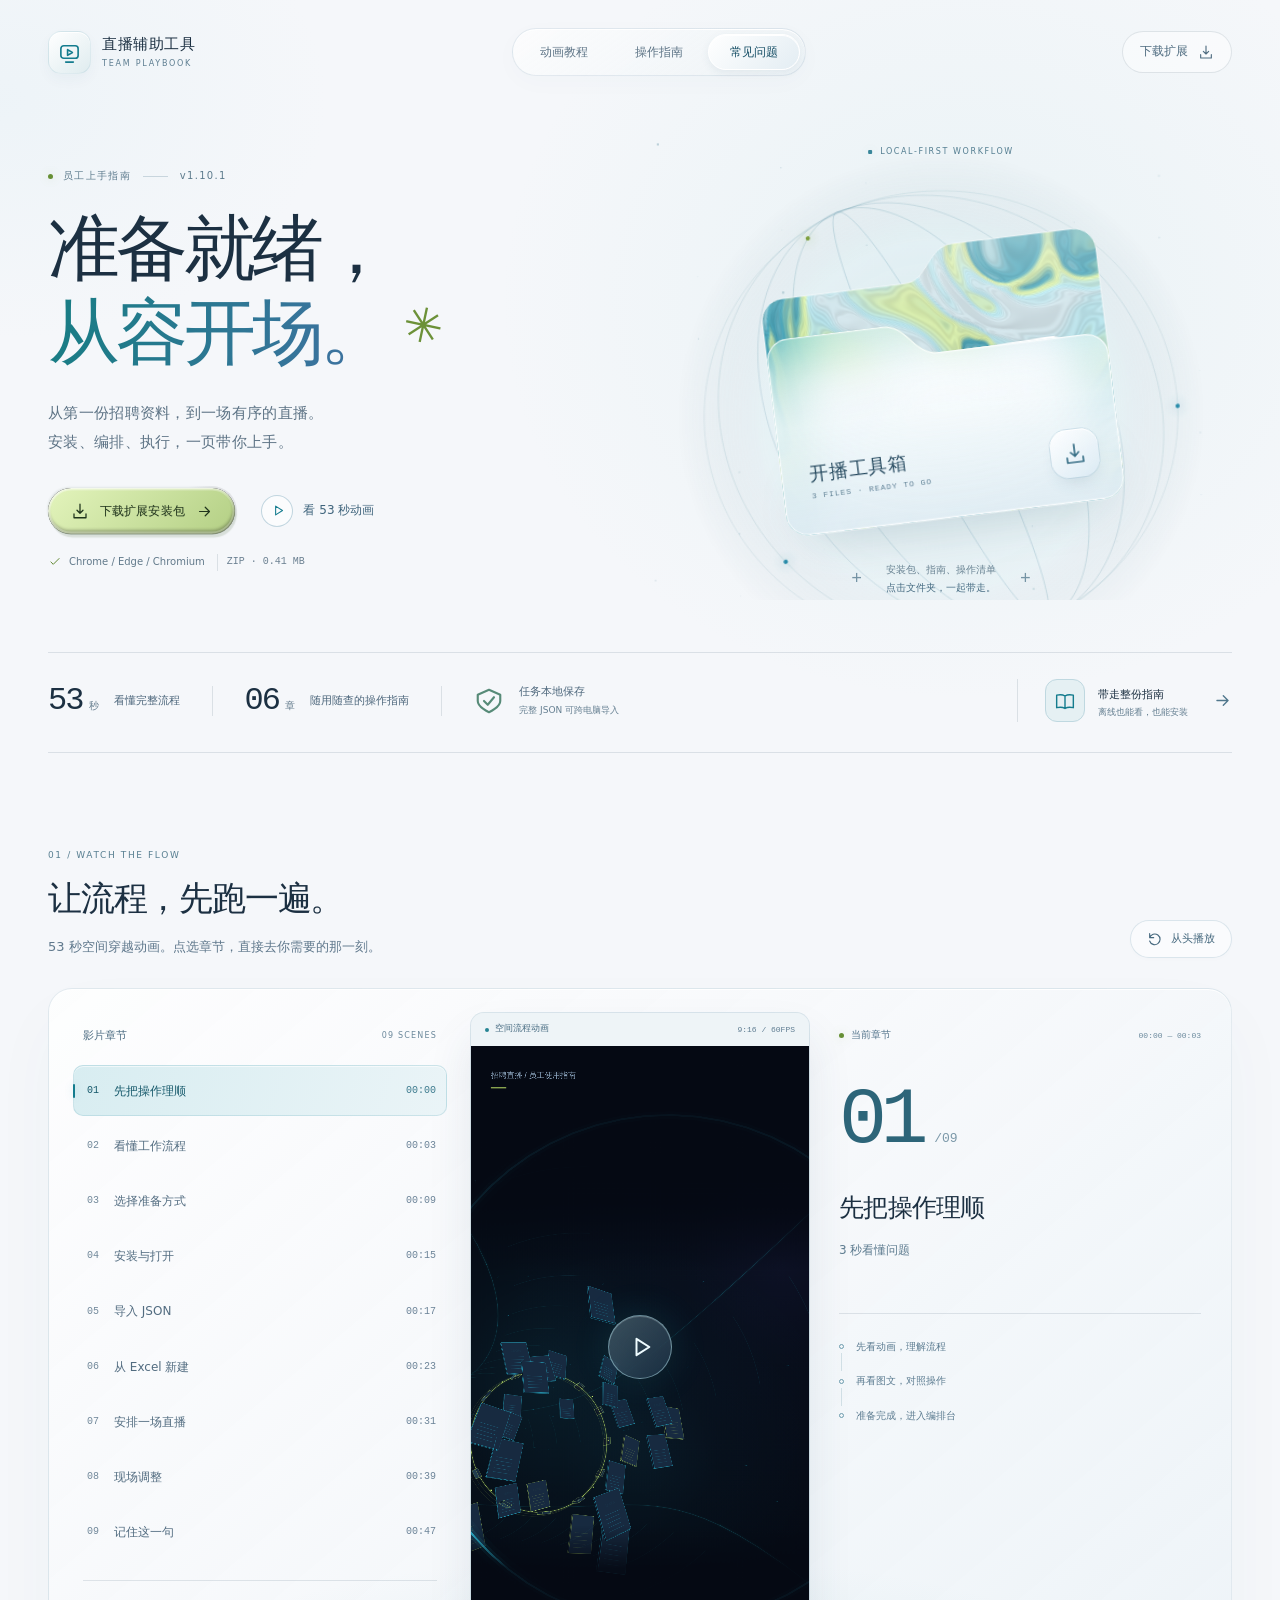
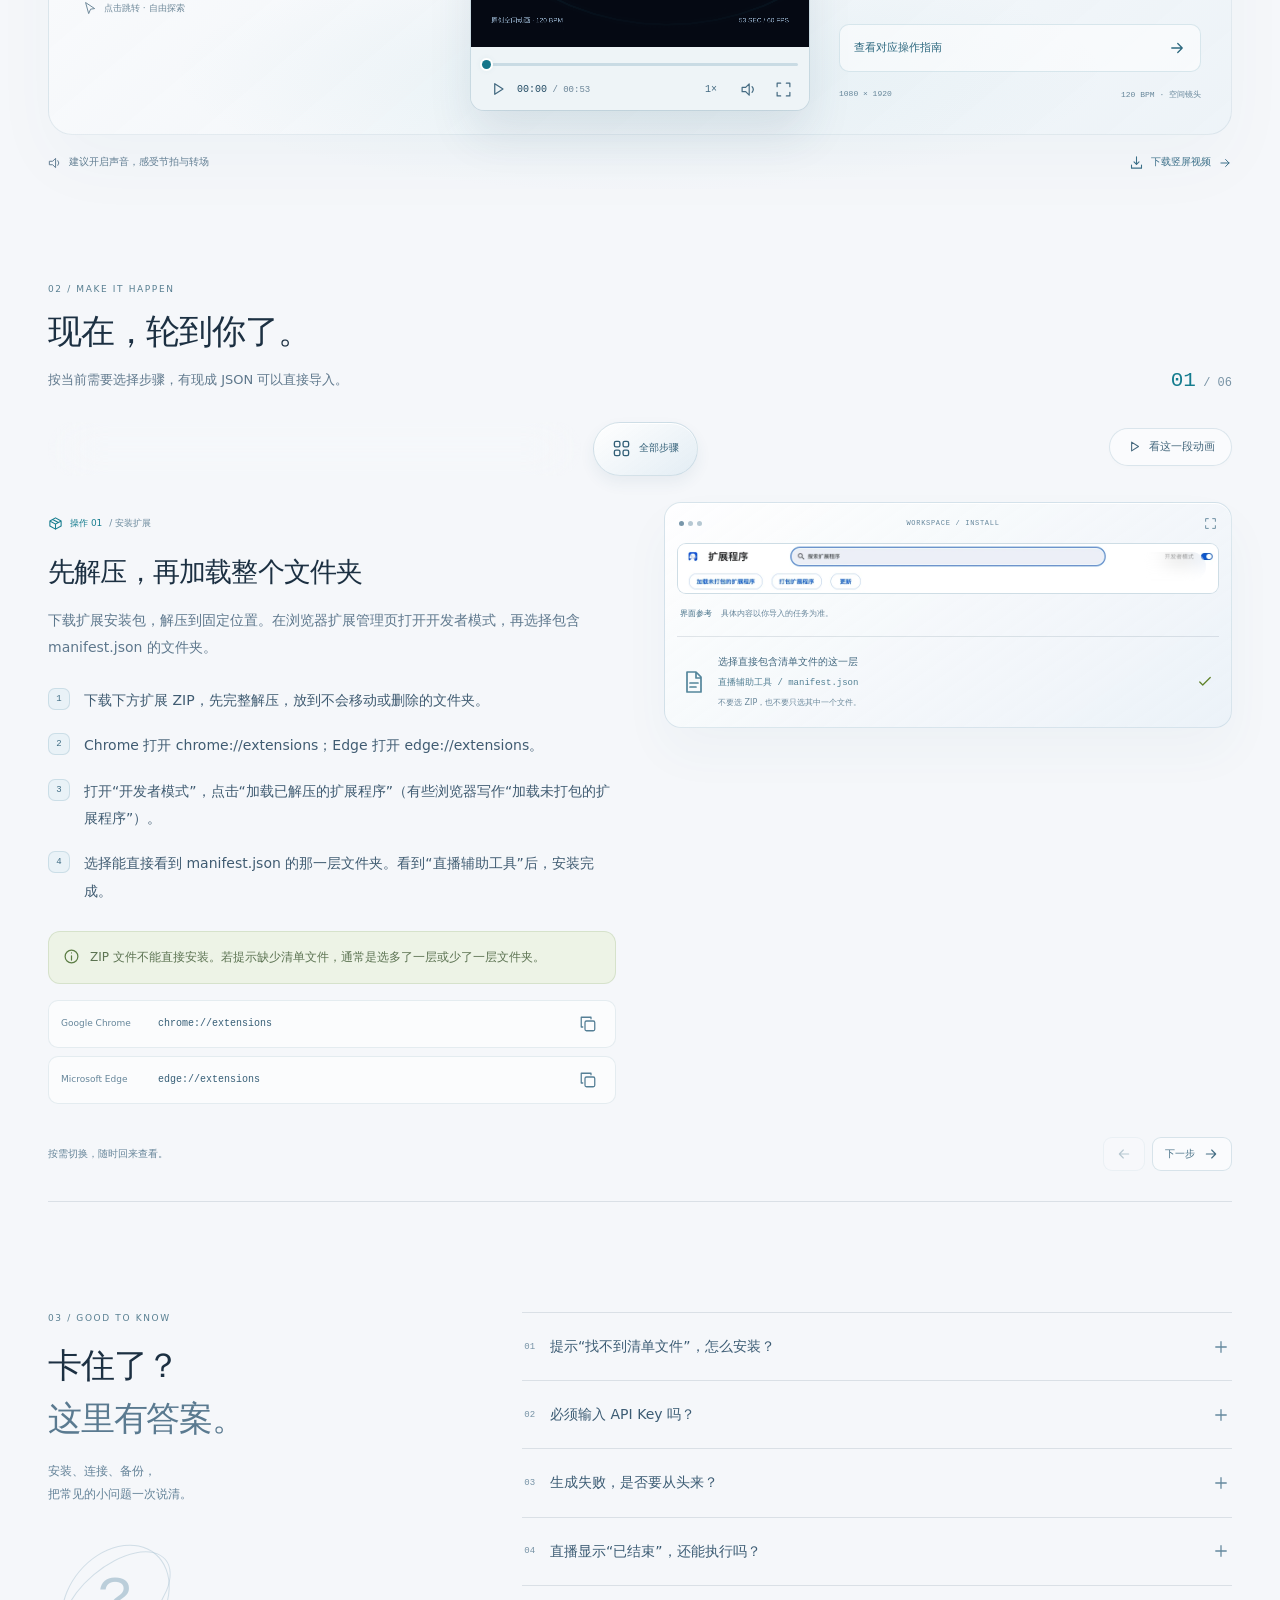
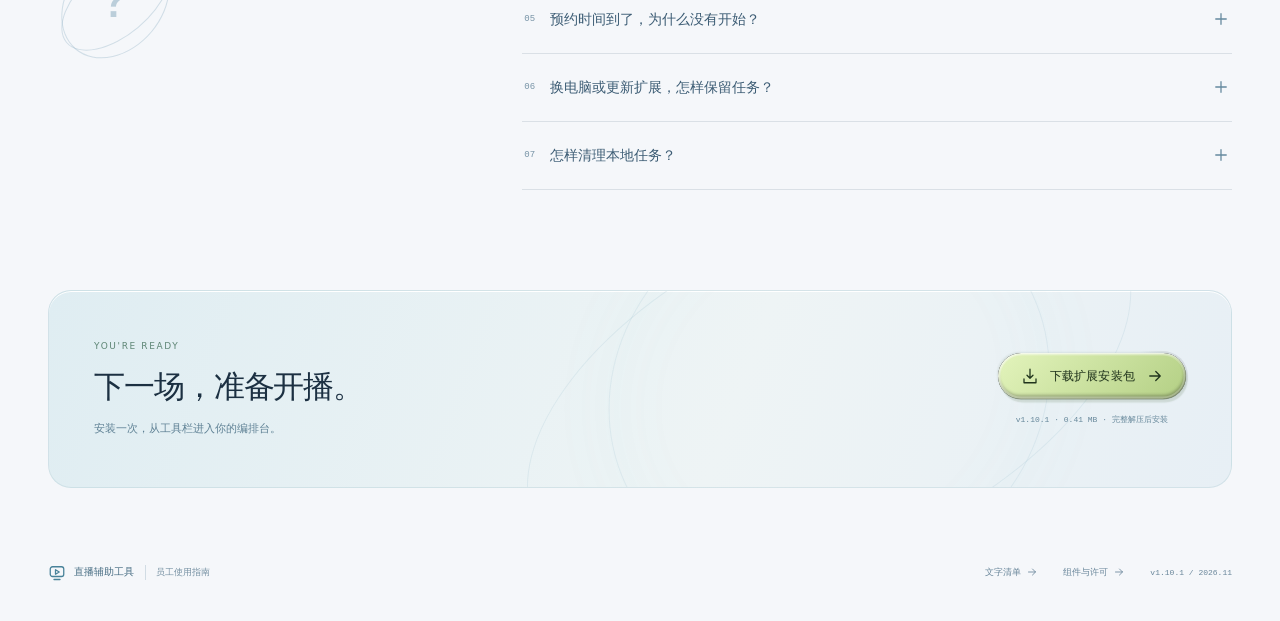
==== index.html @ bbcc611a "Version website assets to refresh cached downloads" ====
<!doctype html><html lang="zh-CN"><head><meta charset="UTF-8"><meta name="viewport" content="width=device-width,initial-scale=1"><meta name="description" content="直播辅助工具员工使用指南：下载安装、导入 JSON、Excel 编排与直播进度调整。"><title>直播辅助工具 · 员工使用指南</title><link rel="icon" href="data:image/svg+xml,%3Csvg xmlns='http://www.w3.org/2000/svg' viewBox='0 0 32 32'%3E%3Crect width='32' height='32' rx='8' fill='%23e4f0f2'/%3E%3Crect x='6' y='8' width='20' height='14' rx='3' fill='none' stroke='%231c7183' stroke-width='2'/%3E%3Cpath d='m14 12 6 3-6 3z' fill='%231c7183'/%3E%3C/svg%3E"><link rel="stylesheet" href="style.css?v=db6ef2d5281f"></head><body><div id="root"></div><noscript>请启用 JavaScript 观看动画。也可打开 downloads/快速开始.txt 查看文字步骤。</noscript><script>window.GUIDE_RELEASE={"version":"1.10.1","size":"0.41 MB","extension":"downloads/live-helper-v1.10.1.zip"}</script><script src="guide.js?v=2e92b1d4da37"></script></body></html>
---- style.css ----
/* LeiBox GlassFolder and TactilePushButton adaptations. See LEIBOX-LICENSE.txt. */
.gf-root {
  --gf-px: 0;
  --gf-py: 0;
  --gf-ease: cubic-bezier(.2, .8, .2, 1);
  --gf-spring: cubic-bezier(.34, 1.36, .5, 1);
  --gf-hinge: 0deg;
  --gf-lift: 42px;
  --gf-spread: 0px;
  --gf-fan: 0deg;
  --gf-stack: 15px;
  --gf-ink: #141416;
  --gf-ink-soft: rgba(20, 20, 22, .55);
  position: relative;
  display: inline-block;
  flex: none;
  vertical-align: top;
  font-family: ui-sans-serif, system-ui, -apple-system, "SF Pro Text", "Segoe UI", Roboto, "Helvetica Neue", Arial, sans-serif;
  -webkit-font-smoothing: antialiased;
  -webkit-tap-highlight-color: transparent;
  isolation: isolate;
}
.gf-root[data-tone="dark"] { --gf-ink: #f5f5f7; --gf-ink-soft: rgba(245, 245, 247, .58); }
.gf-root:hover, .gf-root:focus-within { --gf-hinge: -11deg; --gf-lift: -34px; --gf-spread: 8px; --gf-fan: 1.4deg; --gf-stack: 10px; }
.gf-root[data-open] { --gf-hinge: -24deg; --gf-lift: -96px; --gf-spread: 40px; --gf-fan: 5deg; --gf-stack: 30px; }

.gf-stage {
  position: absolute;
  left: 0;
  top: 0;
  width: 340px;
  height: 272px;
  transform-origin: 0 0;
}
.gf-tilt {
  position: absolute;
  inset: 0;
  transform: perspective(1400px) rotateX(calc(var(--gf-py) * -3deg)) rotateY(calc(var(--gf-px) * 4deg));
  transition: transform .9s var(--gf-ease);
}

.gf-shadow {
  position: absolute;
  left: 18px;
  right: 18px;
  bottom: -6px;
  height: 60px;
  border-radius: 40px;
  background: rgba(16, 18, 24, .34);
  filter: blur(22px);
  transform: translateX(calc(var(--gf-px) * -8px));
  transition: transform .9s var(--gf-ease), opacity .9s var(--gf-ease);
}
.gf-root[data-tone="dark"] .gf-shadow { background: rgba(0, 0, 0, .62); }

.gf-back {
  position: absolute;
  inset: 0;
  overflow: hidden;
  background: linear-gradient(180deg, #f3f3f4 0%, #e3e3e6 100%);
}
.gf-root[data-tone="dark"] .gf-back { background: linear-gradient(180deg, #2a2a2e 0%, #121214 100%); }
.gf-art {
  position: absolute;
  left: -12px;
  top: -12px;
  max-width: none;
  object-fit: cover;
  transform: translate(calc(var(--gf-px) * -7px), calc(var(--gf-py) * -6px)) scale(1.02);
  transition: transform 1.1s var(--gf-ease), opacity 1.2s var(--gf-ease), filter 1.2s var(--gf-ease);
}
canvas.gf-art { opacity: 0; filter: blur(14px) saturate(.6); }
canvas.gf-art[data-ready] { opacity: 1; filter: none; }
.gf-back-sheen {
  position: absolute;
  inset: 0;
  background:
    linear-gradient(180deg, rgba(255, 255, 255, .22) 0%, rgba(255, 255, 255, 0) 22%),
    radial-gradient(120% 80% at 80% 0%, rgba(255, 255, 255, .16), rgba(255, 255, 255, 0) 60%);
  pointer-events: none;
}

.gf-rim {
  position: absolute;
  left: 0;
  top: 0;
  max-width: none;
  overflow: visible;
  pointer-events: none;
  fill: none;
}
.gf-back-rim { width: 340px; height: 272px; }
.gf-back-rim path { stroke: rgba(255, 255, 255, .45); stroke-width: 1; }
.gf-root[data-tone="dark"] .gf-back-rim path { stroke: rgba(255, 255, 255, .16); }

/* ---- files ---------------------------------------------------------------- */
.gf-files {
  position: absolute;
  inset: 0;
  z-index: 5;
  pointer-events: none;
  /* nothing hangs out of the bottom of the pocket, however tall the stack */
  clip-path: inset(-400px -400px 10px -400px);
}
.gf-sheet-slot { display: contents; }
.gf-sheet {
  all: unset;
  box-sizing: border-box;
  position: absolute;
  left: 34px;
  top: 96px;
  width: 272px;
  height: 184px;
  border-radius: 16px;
  overflow: hidden;
  cursor: pointer;
  pointer-events: auto;
  background: linear-gradient(180deg, #ffffff 0%, #f2f2f0 100%);
  box-shadow:
    inset 0 1px 0 rgba(255, 255, 255, .9),
    0 0 0 .5px rgba(0, 0, 0, .1),
    0 10px 26px -8px rgba(10, 12, 20, .28);
  transform-origin: 50% 100%;
  transform:
    translate(calc(var(--gf-jx) + var(--gf-slot) * var(--gf-spread)), calc(var(--gf-lift) + var(--gf-depth) * var(--gf-stack) * -1))
    rotate(calc(var(--gf-jr) + var(--gf-slot) * var(--gf-fan)));
  transition:
    transform .75s var(--gf-spring) calc(var(--gf-depth) * 40ms),
    box-shadow .4s var(--gf-ease),
    translate .9s var(--gf-ease),
    opacity .9s var(--gf-ease);
}
.gf-root[data-tone="dark"] .gf-sheet { background: linear-gradient(180deg, #2c2c30 0%, #1c1c1f 100%); box-shadow: inset 0 1px 0 rgba(255, 255, 255, .14), 0 0 0 .5px rgba(255, 255, 255, .08), 0 12px 28px -8px rgba(0, 0, 0, .7); }
.gf-sheet--art { background: #1a1a1d; }
.gf-root[data-open] .gf-sheet:hover,
.gf-root[data-open] .gf-sheet:focus-visible {
  transform:
    translate(calc(var(--gf-jx) + var(--gf-slot) * var(--gf-spread)), calc(var(--gf-lift) + var(--gf-depth) * var(--gf-stack) * -1 - 18px))
    rotate(calc(var(--gf-slot) * var(--gf-fan) * .6));
  box-shadow: inset 0 1px 0 rgba(255, 255, 255, .9), 0 0 0 .5px rgba(0, 0, 0, .1), 0 22px 40px -12px rgba(10, 12, 20, .42);
  transition-delay: 0s;
}
.gf-sheet:focus-visible { outline: 2px solid #4c8dff; outline-offset: 2px; }
.gf-sheet-art {
  position: absolute;
  left: 0;
  top: 0;
  width: 272px;
  height: 184px;
  max-width: none;
  object-fit: cover;
  transition: opacity .9s var(--gf-ease), filter .9s var(--gf-ease);
}
canvas.gf-sheet-art { opacity: 0; filter: blur(10px); }
canvas.gf-sheet-art[data-ready] { opacity: 1; filter: none; }
.gf-sheet--art::after {
  content: "";
  position: absolute;
  inset: 0;
  border-radius: inherit;
  background: linear-gradient(180deg, rgba(0, 0, 0, .42) 0%, rgba(0, 0, 0, 0) 34%);
  box-shadow: inset 0 0 0 1px rgba(255, 255, 255, .2);
  pointer-events: none;
}
.gf-sheet-head {
  position: absolute;
  left: 14px;
  right: 14px;
  top: 11px;
  z-index: 1;
  display: flex;
  align-items: baseline;
  justify-content: space-between;
  gap: 10px;
  white-space: nowrap;
}
.gf-sheet-name {
  overflow: hidden;
  text-overflow: ellipsis;
  font-size: 12.5px;
  font-weight: 560;
  letter-spacing: -.005em;
  color: #18181b;
}
.gf-sheet-meta {
  flex: none;
  font-family: ui-monospace, "SF Mono", SFMono-Regular, Menlo, Consolas, monospace;
  font-size: 10px;
  letter-spacing: .02em;
  color: rgba(24, 24, 27, .5);
}
.gf-root[data-tone="dark"] .gf-sheet-name, .gf-sheet--art .gf-sheet-name { color: #fafafa; }
.gf-root[data-tone="dark"] .gf-sheet-meta, .gf-sheet--art .gf-sheet-meta { color: rgba(250, 250, 250, .66); }
.gf-lines {
  position: absolute;
  left: 14px;
  right: 14px;
  top: 40px;
  display: flex;
  flex-direction: column;
  gap: 9px;
}
.gf-lines i {
  display: block;
  height: 5px;
  border-radius: 3px;
  background: rgba(24, 24, 27, .08);
}
.gf-lines i:first-child { height: 9px; margin-bottom: 4px; background: rgba(24, 24, 27, .14); }
.gf-root[data-tone="dark"] .gf-lines i { background: rgba(255, 255, 255, .08); }
.gf-root[data-tone="dark"] .gf-lines i:first-child { background: rgba(255, 255, 255, .16); }

.gf-sheet--drop { animation: gf-drop .85s var(--gf-ease) both; }
@keyframes gf-drop {
  0% { translate: 0 -190px; rotate: -9deg; opacity: 0; }
  35% { opacity: 1; }
  72% { translate: 0 10px; rotate: 1deg; }
  100% { translate: 0 0; rotate: 0deg; opacity: 1; }
}

/* ---- front glass ----------------------------------------------------------- */
.gf-front {
  position: absolute;
  left: 0;
  top: 74px;
  width: 340px;
  height: 198px;
  z-index: 10;
  -webkit-backdrop-filter: blur(22px) saturate(1.5);
  backdrop-filter: blur(22px) saturate(1.5);
  transform-origin: 50% 100%;
  transform: perspective(760px) rotateX(var(--gf-hinge));
  transition: transform .8s var(--gf-spring), translate 1s var(--gf-ease), opacity 1s var(--gf-ease);
}
.gf-front--bump { animation: gf-bump .7s var(--gf-ease) .38s both; }
@keyframes gf-bump {
  0% { scale: 1; }
  35% { scale: 1.018 .975; }
  70% { scale: .996 1.006; }
  100% { scale: 1; }
}
.gf-tint {
  position: absolute;
  inset: 0;
  background:
    linear-gradient(180deg, rgba(255, 255, 255, .16) 0%, rgba(255, 255, 255, .5) 42%, rgba(252, 252, 252, .93) 100%);
}
.gf-root[data-tone="dark"] .gf-tint {
  background: linear-gradient(180deg, rgba(18, 18, 20, .18) 0%, rgba(14, 14, 16, .62) 46%, rgba(8, 8, 10, .94) 100%);
}
.gf-spec {
  position: absolute;
  inset: 0;
  background: radial-gradient(260px 200px at calc(50% + var(--gf-px) * 46%) calc(30% + var(--gf-py) * 40%), rgba(255, 255, 255, .5), rgba(255, 255, 255, 0) 70%);
  mix-blend-mode: soft-light;
  opacity: .9;
  transition: background-position .6s var(--gf-ease);
  pointer-events: none;
}
.gf-root[data-tone="dark"] .gf-spec { mix-blend-mode: screen; opacity: .16; }
.gf-front-rim { width: 340px; height: 198px; }
.gf-front-rim path { stroke-width: 2.4; transition: stroke-width .3s var(--gf-ease); }
.gf-root[data-tone="dark"] .gf-front-rim { opacity: .55; }

.gf-hit {
  all: unset;
  position: absolute;
  inset: 0;
  z-index: 1;
  cursor: pointer;
}
.gf-hit:focus-visible ~ .gf-label .gf-title { text-decoration: underline; text-decoration-thickness: 1.5px; text-underline-offset: 4px; }
.gf-front:has(.gf-hit:focus-visible) .gf-front-rim path { stroke-width: 5; }

.gf-label {
  position: absolute;
  z-index: 2;
  display: flex;
  flex-direction: column;
  gap: 4px;
  max-width: 200px;
  pointer-events: none;
  color: var(--gf-ink);
}
.gf-root[data-place="bottom-left"] .gf-label { left: 28px; bottom: 32px; }
.gf-root[data-place="top-left"] .gf-label { left: 28px; top: 34px; }
.gf-root[data-place="top-right"] .gf-label { right: 32px; top: 52px; align-items: flex-start; }
.gf-title {
  font-size: 18px;
  font-weight: 500;
  line-height: 1.15;
  letter-spacing: -.012em;
  overflow: hidden;
  text-overflow: ellipsis;
  white-space: nowrap;
}
.gf-meta {
  font-family: ui-monospace, "SF Mono", SFMono-Regular, Menlo, Consolas, monospace;
  font-size: 12px;
  letter-spacing: .03em;
  color: var(--gf-ink-soft);
  white-space: nowrap;
  animation: gf-roll .5s var(--gf-ease) both;
}
@keyframes gf-roll {
  from { opacity: 0; translate: 0 7px; filter: blur(3px); }
  to { opacity: 1; translate: 0 0; filter: blur(0); }
}

/* ---- the key: + or ··· ------------------------------------------------------ */
.gf-key {
  all: unset;
  box-sizing: border-box;
  position: absolute;
  right: 22px;
  bottom: 22px;
  z-index: 12;
  width: 58px;
  height: 58px;
  border-radius: 18px;
  display: grid;
  place-items: center;
  cursor: pointer;
  transition: transform .35s var(--gf-spring), box-shadow .35s var(--gf-ease), background .35s var(--gf-ease);
}
.gf-key:hover { transform: translateY(-2px); }
.gf-key:active { transform: translateY(0) scale(.93); transition-duration: .12s; }
.gf-key:focus-visible { outline: 2px solid #4c8dff; outline-offset: 3px; }
.gf-key--add {
  color: #fff;
  background: radial-gradient(120% 90% at 50% 0%, #3a3a3f 0%, #121214 55%, #050506 100%);
  box-shadow:
    inset 0 1px 0 rgba(255, 255, 255, .22),
    inset 0 -3px 8px rgba(0, 0, 0, .7),
    0 0 0 1px rgba(0, 0, 0, .75),
    0 14px 22px -8px rgba(0, 0, 0, .55),
    0 3px 6px -2px rgba(0, 0, 0, .35);
}
.gf-root[data-tone="dark"] .gf-key--add {
  color: #111113;
  background: radial-gradient(120% 90% at 50% 0%, #ffffff 0%, #ececee 55%, #d2d2d6 100%);
  box-shadow: inset 0 1px 0 #fff, inset 0 -3px 8px rgba(0, 0, 0, .14), 0 0 0 1px rgba(0, 0, 0, .4), 0 14px 22px -8px rgba(0, 0, 0, .7);
}
.gf-key--more {
  color: #111113;
  background: linear-gradient(180deg, rgba(255, 255, 255, .92) 0%, rgba(226, 226, 230, .82) 100%);
  -webkit-backdrop-filter: blur(10px);
  backdrop-filter: blur(10px);
  box-shadow:
    inset 0 1px 0 #fff,
    inset 0 -2px 4px rgba(0, 0, 0, .06),
    0 0 0 1px rgba(0, 0, 0, .16),
    0 10px 18px -8px rgba(0, 0, 0, .3);
}
.gf-root[data-tone="dark"] .gf-key--more {
  color: #f5f5f7;
  background: linear-gradient(180deg, rgba(255, 255, 255, .16) 0%, rgba(255, 255, 255, .06) 100%);
  box-shadow: inset 0 1px 0 rgba(255, 255, 255, .22), 0 0 0 1px rgba(255, 255, 255, .1), 0 10px 18px -8px rgba(0, 0, 0, .6);
}
.gf-key--more[aria-expanded="true"] { transform: scale(.96); }
.gf-glyph { display: block; max-width: none; fill: none; stroke: currentColor; stroke-linecap: round; }
.gf-glyph--plus { width: 26px; height: 26px; stroke-width: 1.6; animation: gf-turn .6s var(--gf-spring); }
.gf-glyph--more { width: 30px; height: 12px; stroke-width: 1.7; }
@keyframes gf-turn { from { rotate: -90deg; } to { rotate: 0deg; } }



/*! Tactile Push Button · Community submission by 少荃 (Douyin: 宝龙体育优品小铺). */
.tactile-button {
  /* 外观参数：字号和内边距使用有效 CSS 尺寸，颜色使用有效 CSS 颜色值。 */
  --button-font-size: 48px; /* 按钮字号，也是 em 尺寸的缩放基准 */
  --button-padding-x: 1.5em; /* 文字左右两侧的留白 */
  --button-padding-y: 1em; /* 文字上下两侧的留白 */
  --button-surface-start: #e6e6e6; /* 按钮表面渐变的起始色，位于左上方向 */
  --button-surface-end: #b4b4b4; /* 按钮表面渐变的结束色，位于右下方向 */
  --button-text-start: #191919; /* 文字渐变的起始色 */
  --button-text-end: #4b4b4b; /* 文字渐变的结束色 */

  /*
   * 动画参数：两项缩放倍率均限制在 0.8～1.05，速度倍率限制在 0.25～3。
   * 使用参数时由 clamp() 将越界数值限制到最近的端点。
   * 速度为 1 时，阴影过渡为 300ms，裁剪与缩放过渡为 250ms。
   */
  --button-press-scale: 0.93; /* 按下时整个表面层的缩放倍率，包含文字 */
  --button-hover-text-scale: 0.975; /* 悬停时仅文字层的缩放倍率 */
  --button-motion-speed: 1; /* 动画速度倍率；数值越大，过渡时间越短 */

  /* 清除原生按钮外观，再设置本组件的字体、形状与指针样式。 */
  all: unset;
  font-size: var(--button-font-size);
  font-family: inherit;
  cursor: pointer;
  -webkit-tap-highlight-color: rgba(0, 0, 0, 0);
  position: relative;
  border-radius: 999vw;
  background-color: rgba(0, 0, 0, 0.75);
  box-shadow: -0.15em -0.15em 0.15em -0.075em rgba(5, 5, 5, 0.25),
    0.0375em 0.0375em 0.0675em 0 rgba(5, 5, 5, 0.1);
}

/*
 * 底座周围的柔化暗边：向四周扩展 0.15em，并用正片叠底融入页面背景。
 * 此层仅负责装饰，鼠标与触摸事件交由按钮接收。
 */
.tactile-button::after {
  pointer-events: none;
  content: "";
  position: absolute;
  z-index: 0;
  width: calc(100% + 0.3em);
  height: calc(100% + 0.3em);
  top: -0.15em;
  left: -0.15em;
  border-radius: inherit;
  background: linear-gradient(
    -135deg,
    rgba(5, 5, 5, 0.5),
    transparent 20%,
    transparent 100%
  );
  filter: blur(0.0125em);
  opacity: 0.25;
  mix-blend-mode: multiply;
}

/* 外层：用贴近底部的细阴影与右下方投影，表现按钮表面的抬起高度。 */
.tactile-button .button-outer {
  display: block;
  position: relative;
  z-index: 1;
  border-radius: inherit;
  transition: box-shadow calc(300ms / clamp(0.25, var(--button-motion-speed), 3)) ease;
  will-change: box-shadow;
  box-shadow: 0 0.05em 0.05em -0.01em rgba(5, 5, 5, 1),
    0 0.01em 0.01em -0.01em rgba(5, 5, 5, 0.5),
    0.15em 0.3em 0.1em -0.01em rgba(5, 5, 5, 0.25);
}

/* 悬停时将外层投影收至零，配合内层暗部形成下沉效果。 */
.tactile-button:hover .button-outer {
  box-shadow: 0 0 0 0 rgba(5, 5, 5, 1), 0 0 0 0 rgba(5, 5, 5, 0.5),
    0 0 0 0 rgba(5, 5, 5, 0.25);
}

/* 内层：承载表面渐变、文字留白、内阴影，以及按下时的整体缩放。 */
.tactile-button .button-inner {
  display: block;
  position: relative;
  z-index: 1;
  border-radius: inherit;
  padding: var(--button-padding-y) var(--button-padding-x);
  background-image: linear-gradient(
    135deg,
    var(--button-surface-start),
    var(--button-surface-end)
  );
  transition: box-shadow calc(300ms / clamp(0.25, var(--button-motion-speed), 3)) ease, clip-path calc(250ms / clamp(0.25, var(--button-motion-speed), 3)) ease,
    background-image calc(250ms / clamp(0.25, var(--button-motion-speed), 3)) ease, transform calc(250ms / clamp(0.25, var(--button-motion-speed), 3)) ease;
  will-change: box-shadow, clip-path, background-image, transform;
  overflow: clip;
  /* 初始裁剪沿胶囊外缘展开；悬停时从四边向内收缩。 */
  clip-path: inset(0 0 0 0 round 999vw);
  /*
   * 七层内阴影共同构成表面质感；悬停前后保持相同的层数、顺序和 inset 类型，
   * 让浏览器逐层计算阴影过渡。初始尺寸为零的层用于衔接悬停时出现的暗部。
   */
  box-shadow:
        /* 第一层：左上近缘暗部的初始零尺寸 */ 0 0 0 0 inset rgba(5, 5, 5, 0.1),
    /* 第二层：右下边缘的细窄暗部 */ -0.05em -0.05em 0.05em 0 inset rgba(5, 5, 5, 0.25),
    /* 第三层：左上宽暗部的初始零尺寸 */ 0 0 0 0 inset rgba(5, 5, 5, 0.1),
    /* 第四层：沿内缘扩散的柔和亮边 */ 0 0 0.05em 0.2em inset rgba(255, 255, 255, 0.25),
    /* 第五层：左上边缘的明亮高光 */ 0.025em 0.05em 0.1em 0 inset rgba(255, 255, 255, 1),
    /* 第六层：左上区域的柔和补光 */ 0.12em 0.12em 0.12em inset rgba(255, 255, 255, 0.25),
    /* 第七层：右下区域的宽暗部 */ -0.075em -0.25em 0.25em 0.1em inset rgba(5, 5, 5, 0.25);
}

/* 悬停时四边各向内裁剪 1～2px，同时调整内阴影，露出深色底座。 */
.tactile-button:hover .button-inner {
  clip-path: inset(
    clamp(1px, 0.0625em, 2px) clamp(1px, 0.0625em, 2px)
    clamp(1px, 0.0625em, 2px) clamp(1px, 0.0625em, 2px) round 999vw
  );

  box-shadow:
    /* 第一层：增强左上近缘暗部 */ 0.1em 0.15em 0.05em 0 inset rgba(5, 5, 5, 0.75),
    /* 第二层：调整右下细暗边的偏移与宽度 */ -0.025em -0.03em 0.05em 0.025em inset rgba(5, 5, 5, 0.5),
    /* 第三层：展开左上宽暗部，形成凹陷感 */ 0.25em 0.25em 0.2em 0 inset rgba(5, 5, 5, 0.5),
    /* 第四层：扩大内缘亮边并降低不透明度 */ 0 0 0.05em 0.5em inset rgba(255, 255, 255, 0.15),
    /* 第五层：将左上明亮高光收至零 */ 0 0 0 0 inset rgba(255, 255, 255, 1),
    /* 第六层：保留左上柔和补光 */ 0.12em 0.12em 0.12em inset rgba(255, 255, 255, 0.25),
    /* 第七层：收紧右下宽暗部 */ -0.075em -0.12em 0.2em 0.1em inset rgba(5, 5, 5, 0.25);
}

/* 文字层：居中显示多行内容，并将渐变背景裁剪成文字形状。 */
.tactile-button .button-inner .button-label {
  /* 保留文本中的换行与空格；可在最内层 span 中直接换行或插入 <br>。 */
  white-space: pre-wrap;
  text-align: center;
  position: relative;
  z-index: 4;
  font-family: inherit;
  letter-spacing: -0.05em;
  font-weight: 500;
  /* 将字色设为透明，使下方的文字渐变可见。 */
  color: rgba(0, 0, 0, 0);
  background-image: linear-gradient(
    135deg,
    var(--button-text-start),
    var(--button-text-end)
  );
  -webkit-background-clip: text;
  background-clip: text;
  transition: transform calc(250ms / clamp(0.25, var(--button-motion-speed), 3)) ease;
  display: block;
  will-change: transform;
  text-shadow: rgba(0, 0, 0, 0.1) 0 0 0.1em;
  -webkit-user-select: none;
  -moz-user-select: none;
  -ms-user-select: none;
  user-select: none;
}

/* 悬停时缩放文字，表面层继续由内阴影和裁剪表现下沉。 */
.tactile-button:hover .button-inner .button-label {
  transform: scale(clamp(0.8, var(--button-hover-text-scale), 1.05));
}

/*
 * 激活期间缩放整个表面层，默认倍率为 0.93。
 * 鼠标同时处于悬停状态时，文字层还会叠加自身的悬停缩放。
 */
.tactile-button:active .button-inner {
  transform: scale(clamp(0.8, var(--button-press-scale), 1.05));
}

/* 显示键盘操作所需的焦点轮廓，便于定位当前按钮。 */
.tactile-button:focus-visible {
  outline: 3px solid #23785c;
  outline-offset: 0.2em;
}

/* 系统启用“减少动态效果”时，状态样式立即切换，关闭过渡动画。 */
@media (prefers-reduced-motion: reduce) {
  .tactile-button .button-outer,
  .tactile-button .button-inner,
  .tactile-button .button-inner .button-label {
    transition: none;
  }
}
  
/* Shared visual system. Embedded LeiBox adaptations are concatenated by build.mjs. */
:root{color-scheme:dark;--bg:#070c16;--panel:#101927;--ink:#eef4fa;--muted:#93a5b9;--line:#a5c8e51f;--cyan:#7ce7f0;--lime:#c3f58b;--ease:cubic-bezier(.22,1,.36,1);--spring:cubic-bezier(.34,1.36,.5,1);font-family:Inter,"PingFang SC","Microsoft YaHei",system-ui,sans-serif;font-synthesis:none}*{box-sizing:border-box}html{scroll-behavior:smooth;scroll-padding-top:112px}body{margin:0;background:var(--bg);color:var(--ink);font-size:14px;line-height:1.65;-webkit-font-smoothing:antialiased}button,a,input,summary{-webkit-tap-highlight-color:transparent}button,input{font:inherit}button{color:inherit;cursor:pointer}button,a{touch-action:manipulation}a{color:inherit;text-decoration:none}button{border:0;background:none}button:disabled{opacity:.35;cursor:default}button:not(:disabled):active{translate:0 1px}svg{flex:none;vertical-align:middle}::selection{background:#7ce7f04d;color:#fff}:focus-visible{outline:2px solid var(--cyan);outline-offset:5px}p,h1,h2,h3,figure{margin:0}button,summary,a,input{outline-offset:5px}a,button{transition:color .2s,background .2s,border-color .2s}main,footer,.site-header{width:min(1200px,calc(100% - 96px));margin-inline:auto}main{position:relative}section{scroll-margin-top:24px}.site-aura{position:absolute;inset:0 0 auto;height:1000px;pointer-events:none;overflow:hidden;background:radial-gradient(ellipse 45% 50% at 75% 30%,#0e47622b,transparent 80%),radial-gradient(ellipse 32% 30% at 0% 10%,#0f344a24,transparent 80%);z-index:-1}.skip-link{position:fixed;left:20px;top:-100px;z-index:100;background:var(--lime);color:#10251b;padding:12px 20px;border-radius:10px}.skip-link:focus{top:12px}.site-header{height:104px;display:flex;align-items:center;justify-content:space-between;gap:24px;position:relative;z-index:20}.brand{display:flex;align-items:center;gap:11px;line-height:1.3;white-space:nowrap}.brand-mark{width:43px;height:43px;display:grid;place-items:center;border-radius:13px;color:var(--cyan);border:1px solid #91dcff2b;background:linear-gradient(140deg,#21495885,#0a1927);box-shadow:inset 0 1px #d0f7ff1a,0 6px 14px #0003}.brand>span:last-child{font-size:15px;font-weight:650;letter-spacing:.04em}.brand small{display:block;font-size:8px;letter-spacing:.22em;color:#6f91a5;margin-top:5px;font-weight:500}.header-download{display:flex;align-items:center;gap:10px;font-size:12px;color:#bdccda;padding:10px 17px;border:1px solid var(--line);border-radius:25px}.header-download:hover{background:#95cfe011;color:var(--cyan)}.fluid-nav{position:relative;display:flex;align-items:center;gap:3px;padding:5px;border:1px solid #b0c5dc1f;border-radius:35px;background:linear-gradient(145deg,#ffffff08,#ffffff02);box-shadow:inset 0 1px #fff08,0 6px 24px #0002}.fluid-nav a{position:relative;padding:9px 22px;font-size:12px;line-height:1.5;color:#96a7bb;z-index:1;white-space:nowrap}.fluid-nav a[aria-current],.fluid-nav a:hover{color:#e5f8fb}.nav-lens{position:absolute;left:0;top:5px;height:36px;pointer-events:none;min-width:80px;border-radius:24px;background:linear-gradient(135deg,#49697f70,#29405370);border:1px solid #c9f4ff24;box-shadow:inset 0 1px #fff1,0 3px 8px #0003;transition:transform .5s var(--spring),width .5s var(--spring)}.hero{display:grid;grid-template-columns:1fr 1fr;min-height:548px;align-items:center;padding:30px 0 46px;gap:20px}.eyebrow{font-size:10px;letter-spacing:.13em;color:#b1c3d4;display:flex;align-items:center;gap:10px;font-weight:500;line-height:1.4}.status-dot{display:inline-block;width:5px;height:5px;border-radius:50%;background:var(--lime);box-shadow:0 0 10px #b9f48177;flex:none}.eyebrow-rule{width:25px;height:1px;background:#aec9dd40;margin:0 2px}h1{position:relative;font-size:clamp(50px,5.6vw,76px);letter-spacing:-.055em;line-height:1.17;font-weight:650;margin:24px 0}.hero-copy h1>span:first-of-type{color:var(--cyan);background:linear-gradient(100deg,#8cf0ed,#71bbeb 85%);background-clip:text;-webkit-background-clip:text;-webkit-text-fill-color:transparent}.title-star{display:inline-block;color:var(--lime);font-weight:400;font-size:48px;position:absolute;margin:6px 0 0 15px;transform:rotate(12deg);-webkit-text-fill-color:var(--lime);background:none}.hero-description{font-size:15px;color:var(--muted);line-height:1.95;letter-spacing:.02em}.hero-actions{display:flex;align-items:center;gap:26px;margin-top:30px}.watch-link{display:flex;align-items:center;gap:10px;font-size:12px;color:#c5d5e2;white-space:nowrap}.watch-link>span{display:grid;place-items:center;width:32px;height:32px;border:1px solid #7caac24d;border-radius:50%;color:var(--cyan);transition:transform .4s var(--spring),background .2s}.watch-link:hover>span{transform:scale(1.12);background:#7ce7f012}.compatibility{display:flex;align-items:center;gap:7px;font-size:10px;color:#7993a7;margin-top:20px;flex-wrap:wrap}.compatibility>svg{color:#afd781}.compatibility>span{padding-left:9px;border-left:1px solid var(--line);margin-left:5px;font-family:ui-monospace,monospace;color:#657f94}.hero-visual{position:relative;min-height:460px;display:flex;align-items:center;justify-content:center;isolation:isolate}.cosmic-orbit{position:absolute;width:115%;height:auto;left:-7.5%;top:-15px;pointer-events:none;z-index:-1}.orbit-label{position:absolute;top:5px;left:50%;transform:translateX(-50%);display:flex;align-items:center;gap:8px;font-size:8px;letter-spacing:.2em;color:#7998aa;white-space:nowrap}.orbit-label i{width:4px;height:4px;background:#7ce7f0;border-radius:1px;box-shadow:0 0 10px #7ce7f066}.folder-position{margin-top:23px;transform:rotate(-7deg);transition:transform .8s var(--spring);position:relative;z-index:3}.folder-position:has(.gf-root[data-open]){transform:rotate(0deg) translateY(32px)}.toolbox-caption{position:absolute;bottom:3px;left:50%;transform:translateX(-50%);display:flex;align-items:center;gap:24px;font-size:10px;line-height:1.8;white-space:nowrap;color:#617b91;text-align:center}.toolbox-caption b{font-weight:400;color:#9fb9ca}.small-cross{font-family:monospace;color:#375064;font-size:18px}.ambient-control{position:absolute;bottom:-25px;right:10px;display:flex;align-items:center;gap:5px;font-size:9px;color:#5d798f}.ambient-control:hover{color:var(--cyan)}.overview{display:flex;align-items:center;gap:32px;padding:26px 0 30px;border-block:1px solid var(--line);margin-bottom:96px}.overview>div{display:flex;align-items:center;gap:15px}.overview>div>b{font-family:ui-monospace,monospace;font-weight:400;font-size:32px;letter-spacing:-.06em;line-height:1}.overview>div>b>span{font-family:inherit;font-size:10px;margin-left:6px;letter-spacing:0;color:#7f98ae}.overview p{color:#afbfcf;font-size:11px;line-height:1.6}.overview p>span{font-size:9px;color:#698397}.overview>div>svg{color:#8ccab7}.overview-line{width:1px;height:30px;background:var(--line)}.overview>a{margin-left:auto;display:flex;gap:13px;align-items:center;border-left:1px solid var(--line);padding-left:27px}.overview>a>span{color:var(--cyan);background:#80c9eb0b;border:1px solid #85d4ed1f;padding:9px;border-radius:12px}.overview>a b{font-size:11px;font-weight:500}.overview>a small{display:block;font-size:9px;color:#738da4}.overview>a>svg{margin-left:12px;color:#85a8bc;transition:transform .3s var(--spring)}.overview>a:hover>svg{transform:translateX(5px)}.section-heading{display:flex;align-items:flex-end;justify-content:space-between;gap:20px;margin-bottom:30px}.section-eyebrow{color:#6e9aae;font-size:9px;letter-spacing:.18em;margin-bottom:14px}h2{font-size:34px;line-height:1.35;letter-spacing:-.035em;font-weight:550}.section-heading p{font-size:12px;color:#829aaf;margin-top:13px;line-height:1.8}.quiet-button{font-size:11px;color:#a8becf;display:flex;align-items:center;justify-content:center;gap:8px;border:1px solid #b2d5ea24;border-radius:22px;padding:9px 16px;white-space:nowrap;background:#b3e4ff04}.quiet-button:hover{background:#a2d9ef0d;border-color:#b5e5f347;color:#dcf5ff}.theater{display:grid;grid-template-columns:minmax(190px,1fr) 338px minmax(200px,1fr);border:1px solid #afcde424;border-radius:24px;background:linear-gradient(140deg,#13203180,#0d152380);padding:24px;gap:24px;position:relative;box-shadow:inset 0 1px #fff04,0 30px 70px #0002;isolation:isolate}.theater::before{content:'';position:absolute;width:80%;height:240px;left:10%;bottom:-60px;background:radial-gradient(ellipse,#0e5f7512,transparent 70%);z-index:-1;pointer-events:none}.chapters{padding:14px 0 0;display:flex;flex-direction:column;min-width:0}.chapter-label{display:flex;align-items:center;justify-content:space-between;color:#a9bdce;font-size:11px;margin:0 10px 20px}.chapter-label small{font-size:8px;letter-spacing:.15em;color:#526f87}.chapter{position:relative;display:flex;align-items:center;width:100%;gap:12px;text-align:left;border:1px solid transparent;border-radius:10px;padding:13px 10px;transition:background .3s,border-color .3s,color .3s}.chapter+.chapter{margin-top:4px}.chapter.active{border-color:#93d0e62e;background:linear-gradient(110deg,#8cd8ed14,#8cd8ed04);box-shadow:inset 0 1px #ddf8ff06}.chapter.active::before{content:'';width:2px;height:14px;background:var(--cyan);border-radius:5px;position:absolute;left:-1px;box-shadow:0 0 9px #7ce7f050}.chapter:hover{background:#a3d9f109}.chapter-number{font:10px ui-monospace,monospace;color:#526e84;width:18px;display:flex;align-items:center;justify-content:center}.chapter-copy{min-width:0}.chapter-copy b{font-size:11px;font-weight:450;color:#8da6ba;white-space:nowrap}.chapter-time{font:9px ui-monospace,monospace;color:#59768c;margin-left:auto}.chapter.active .chapter-number,.chapter.active .chapter-copy b{color:#b6eff4}.chapter.active .chapter-time{color:#89c5d1}.chapter-foot{border-top:1px solid var(--line);margin:23px 10px 0;padding-top:20px;display:flex;align-items:center;gap:7px;font-size:9px;color:#4e6f86}.equalizer{height:12px;display:flex;align-items:center;gap:2px}.equalizer i{width:2px;height:8px;background:var(--cyan);animation:equalize .8s ease-in-out infinite alternate}.equalizer i:nth-child(2){animation-delay:-.3s;height:12px}.equalizer i:nth-child(3){animation-delay:-.6s;height:5px}@keyframes equalize{to{transform:scaleY(.3)}}.player-shell{border-radius:13px;overflow:hidden;background:#030713;box-shadow:0 25px 45px #0007,0 0 0 1px #b7d6ee1f;align-self:start;min-width:0}.player-top{display:flex;align-items:center;justify-content:space-between;padding:10px 14px;background:#0b1320;font:8px ui-monospace,monospace;color:#526d84;line-height:1.5}.player-top>span:first-child{color:#8fa9be;display:flex;align-items:center;gap:6px;font-family:inherit;font-size:9px}.player-top i{width:4px;height:4px;border-radius:50%;background:var(--cyan)}.player-surface{position:relative;isolation:isolate;background:#040916;aspect-ratio:9/16}.player-surface canvas{display:block}.big-play{width:64px;height:64px;position:absolute;top:50%;left:50%;translate:-50% -50%;display:grid;place-items:center;border:1px solid #c4f6ff73;border-radius:50%;background:linear-gradient(140deg,#9dcfe63d,#27455e66);backdrop-filter:blur(14px);color:#e0faff;box-shadow:inset 0 1px #fff3,0 0 40px #3cdaf21f;transition:scale .4s var(--spring),background .2s}.big-play:hover{scale:1.1;background:#65c7dc3b}.big-play:active{translate:-50% -50%;scale:.95}.player-controls{padding:8px 11px 5px;background:#0b1320}.seek{display:block;-webkit-appearance:none;appearance:none;width:100%;height:18px;margin:0;cursor:pointer;background:transparent}.seek::-webkit-slider-runnable-track{height:3px;background:linear-gradient(to right,var(--cyan) var(--progress),#203245 var(--progress));border-radius:5px}.seek::-webkit-slider-thumb{appearance:none;width:9px;height:9px;background:#d4f8ff;border-radius:50%;margin-top:-3px;box-shadow:0 0 8px #7ce7f040}.seek::-moz-range-track{height:3px;background:#203245}.seek::-moz-range-progress{height:3px;background:var(--cyan)}.seek::-moz-range-thumb{width:9px;height:9px;border:0;background:#d4f8ff;border-radius:50%}.control-row{display:flex;align-items:center;gap:5px}.control-button{position:relative;width:30px;height:32px;display:grid;place-items:center;color:#aac9db;border-radius:6px;flex:none}.control-button:hover,.speed:hover{background:#b3d9f017;color:#fff}.time{font:10px ui-monospace,monospace;white-space:nowrap;color:#c5dce9}.time em{font-style:normal;color:#4f6e85;font-size:9px}.controls-spacer{flex:1}.speed{font:10px ui-monospace,monospace;color:#afcedd;padding:7px 5px;border-radius:6px;min-width:34px}.muted-line{position:absolute;width:19px;height:1px;transform:rotate(-45deg);background:#adc8db;box-shadow:0 0 0 1px #0b1320}.video-error{padding:30px;color:#c0d1df;font-size:13px}.scene-note{display:flex;flex-direction:column;min-width:0;padding:14px 6px 10px}.scene-note-top{font-size:10px;color:#8fa8bc;display:flex;align-items:center;gap:7px;flex-wrap:wrap}.scene-note-top small{margin-left:auto;color:#4d7088;font:8px ui-monospace,monospace}.scene-note-content{margin-top:38px;animation:content-in .55s var(--ease)}.scene-numeral{display:block;font:80px ui-monospace,monospace;line-height:1;color:#c8e8f1;letter-spacing:-.08em}.scene-numeral i{font-size:13px;font-style:normal;letter-spacing:0;color:#466780;margin-left:12px}.scene-note h3{font-size:25px;letter-spacing:-.03em;font-weight:500;margin:26px 0 10px}.scene-note-content>p{font-size:12px;color:#7a9bb2;line-height:1.9;min-height:46px}.scene-route{margin-top:28px;padding-top:25px;border-top:1px solid var(--line);display:grid;gap:18px}.scene-route>span{display:flex;align-items:center;gap:12px;font-size:10px;color:#698ba4}.scene-route i{width:5px;height:5px;border:1px solid #5a8b9f;border-radius:50%;position:relative}.scene-route>span:not(:last-child)>i::after{content:'';position:absolute;top:8px;left:1px;width:1px;height:18px;background:#6bacc92b}.scene-guide{margin-top:auto;border:1px solid #b3dfed28;border-radius:10px;display:flex;align-items:center;justify-content:space-between;gap:8px;padding:14px;font-size:11px;color:#b4d3e1;background:#83c9e306}.scene-guide:hover{background:#83c9e312;border-color:#9bd7e750}.scene-spec{display:flex;justify-content:space-between;gap:10px;margin-top:17px;font:8px ui-monospace,monospace;color:#496e86}.theater-bottom{margin-top:19px;display:flex;justify-content:space-between;align-items:center;font-size:10px;color:#64859d}.theater-bottom>span,.theater-bottom>a{display:flex;align-items:center;gap:7px}.theater-bottom>a{color:#99b8cb}.theater-bottom>a:hover{color:var(--cyan)}.steps{margin-top:112px}.step-count{font:12px ui-monospace,monospace;color:#416078;white-space:nowrap}.step-count>span{color:var(--cyan);font-size:21px}.step-navigation{display:flex;align-items:flex-start;justify-content:space-between;gap:20px;margin-bottom:26px;position:relative;z-index:5}.watch-step{margin-top:6px}.glass-chapter-menu{display:flex;gap:12px;align-items:flex-start;width:min(650px,100%);position:relative}.gt-panel{--opening:0;position:relative;border:1px solid #a9c8df2e;border-radius:26px;height:calc(54px + 206px * var(--opening));flex:1;min-width:0;background:linear-gradient(145deg,#2b3c5088,#19253777);box-shadow:inset 0 1px 1px #ffffff0f,inset 0 0 16px #ffffff03,0 13px 42px -13px #0004;backdrop-filter:blur(25px) saturate(1.1);overflow:hidden;will-change:height}.gt-shortcuts{display:flex;position:absolute;inset:5px;height:42px;gap:5px;align-items:center;opacity:calc(1 - var(--opening)*3);transform:scale(calc(1 - var(--opening)*.1));transform-origin:top center;transition:opacity .1s}.gt-shortcuts button{display:flex;gap:8px;align-items:center;justify-content:center;font-size:11px;flex:1;height:42px;border-radius:22px;white-space:nowrap;color:#91acbf}.gt-shortcuts button.selected{color:#e0faff;background:linear-gradient(140deg,#57768c75,#3c526b55);border:1px solid #c5f1ff30;box-shadow:inset 0 1px #ffffff12,0 4px 12px #0003}.gt-shortcuts button:hover{color:#d9f7ff;background:#bedefb0c}.gt-menu{position:absolute;inset:12px;display:grid;grid-template-columns:repeat(3,minmax(0,1fr));grid-template-rows:repeat(2,1fr);gap:9px;opacity:clamp(0,calc((var(--opening) - .28)*1.5),1);transform:translateY(calc((1 - var(--opening))*15px)) scale(calc(.95 + var(--opening)*.05));transform-origin:center top}.gt-action{position:relative;display:flex;flex-direction:column;justify-content:center;align-items:center;gap:5px;border-radius:16px;border:1px solid #adcce214;background:linear-gradient(145deg,#9bc3e008,#95c1de02);box-shadow:inset 0 1px #ffffff04;min-width:0}.gt-action:hover{background:#9bc3e015;border-color:#b3d4ec38}.gt-action[aria-pressed=true]{background:#73d9ec15;border-color:#7ce7f04a}.gt-action-icon{color:#8eafc5;margin-bottom:4px}.gt-action[aria-pressed=true] .gt-action-icon{color:var(--cyan)}.gt-action b{font-size:11px;font-weight:500}.gt-action small{font:7px ui-monospace,monospace;color:#67899f;letter-spacing:.04em}.gt-check{position:absolute;right:9px;top:8px;color:var(--lime)}.gt-toggle{height:54px;display:flex;align-items:center;justify-content:center;gap:8px;border:1px solid #b3d9e933;background:linear-gradient(145deg,#37506566,#162335cc);border-radius:27px;box-shadow:inset 0 1px #d8f4ff17,0 7px 15px #0003;font-size:10px;color:#c1dbe8;padding:0 18px;flex:none}.gt-toggle>span{display:inline-flex;transition:transform .5s var(--spring)}.glass-chapter-menu[data-open=true] .gt-toggle>span{transform:rotate(90deg)}.gt-toggle:hover{background:#405d7066}.step-layout{display:grid;grid-template-columns:1fr 1fr;gap:48px;align-items:start;animation:content-in .45s var(--ease)}@keyframes content-in{from{opacity:0;transform:translateY(9px)}to{opacity:1;transform:none}}.step-article{padding-top:14px}.article-tag{font-size:9px;display:flex;gap:7px;align-items:center;color:var(--cyan);margin-bottom:20px}.article-tag>span{color:#587d94}.step-article h3{font-size:25px;line-height:1.55;letter-spacing:-.03em;font-weight:500;max-width:440px}.step-description{font-size:12px;color:#819fb5;margin-top:14px;line-height:1.95}.step-article ol{list-style:none;padding:0;margin:26px 0;display:grid;gap:18px}.step-article li{display:flex;align-items:flex-start;gap:14px}.step-article li>span{width:22px;height:22px;border:1px solid #8db6d133;display:grid;place-items:center;flex:none;border-radius:7px;font:9px ui-monospace,monospace;color:#9ccee0;background:#96c2df08;margin-top:1px}.step-article li>p{font-size:12px;color:#b3c7d7;line-height:1.95}.tip{display:flex;align-items:flex-start;gap:10px;border:1px solid #bdf58b1c;background:#a5f07705;border-radius:12px;padding:14px;color:#a1c68f}.tip>svg{margin-top:2px}.tip p{font-size:10px;line-height:1.9;color:#8ba58c}.browser-addresses{display:grid;gap:8px;margin-top:16px}.copy-address{position:relative;border:1px solid #9ebfd71f;background:#17253855;border-radius:10px;padding:9px 12px;display:flex;align-items:center;justify-content:space-between}.copy-address>span:first-child{display:flex;align-items:center;gap:12px}.copy-address small{font-size:9px;color:#658ba6;min-width:85px}.copy-address code{font:10px ui-monospace,monospace;color:#b5cfde}.copy-address button{width:30px;height:28px;border-radius:6px;display:grid;place-items:center;color:#6f9cb5}.copy-address button:hover{background:#9dd6ef0f;color:var(--cyan)}.copy-error{font-size:9px;position:absolute;bottom:-18px;color:#ffbf9c}.step-figure{margin:0;min-width:0;background:linear-gradient(145deg,#18263966,#0d172855);border:1px solid #a6c9e12b;border-radius:17px;padding:12px;position:sticky;top:30px;box-shadow:inset 0 1px #ffffff04,0 24px 50px #0002}.figure-toolbar{display:flex;align-items:center;justify-content:space-between;gap:12px;margin:2px 2px 13px;color:#55758c}.figure-toolbar>span{display:flex;gap:4px}.figure-toolbar i{width:5px;height:5px;background:#435c70;border-radius:50%}.figure-toolbar i:first-child{background:#8ba6b9}.figure-toolbar small{font:7px ui-monospace,monospace;letter-spacing:.1em}.photo-button{display:block;width:100%;padding:0;position:relative;background:#0c1422;overflow:hidden;border-radius:9px;border:1px solid #b3cbe622;max-height:555px}.photo-button img{display:block;width:100%;height:100%;max-height:555px;object-fit:contain;transition:transform .8s var(--ease);background:#e9eef6}.photo-button:hover img{transform:scale(1.025)}.photo-hint{position:absolute;bottom:12px;right:12px;background:#0e1a28d9;border:1px solid #c5e9ff38;border-radius:20px;font-size:9px;padding:6px 10px;display:flex;align-items:center;gap:6px;color:#cae5f3;backdrop-filter:blur(10px);box-shadow:0 3px 15px #0004}.step-figure figcaption{display:flex;align-items:center;gap:9px;font-size:8px;color:#567a94;padding:13px 3px 1px;flex-wrap:wrap}.step-figure figcaption>span{color:#8eafc5}.folder-tip{display:flex;align-items:center;gap:12px;border-top:1px solid var(--line);margin-top:15px;padding:17px 5px 6px;color:#85bacd}.folder-tip>div{min-width:0}.folder-tip b{display:block;font-size:10px;font-weight:400;color:#a8c8d9}.folder-tip code{display:block;font:9px ui-monospace,monospace;color:#84acbf;margin-top:5px}.folder-tip small{display:block;font-size:8px;color:#597c92;margin-top:7px}.folder-tip>svg:last-child{margin-left:auto;color:var(--lime)}.step-pagination{display:flex;align-items:center;justify-content:space-between;border-bottom:1px solid var(--line);padding:25px 0 30px;margin-top:8px}.step-pagination>span{font-size:10px;color:#52778f}.step-pagination>div{display:flex;align-items:center;gap:7px}.step-pagination button{border:1px solid #afcce528;border-radius:9px;padding:8px 12px;display:flex;align-items:center;gap:8px;color:#a4c7d8;font-size:10px}.step-pagination button:hover:not(:disabled){background:#9ad7ed12}.arrow-back{transform:rotate(180deg)}.faq{margin-top:110px;display:grid;grid-template-columns:1fr 1.8fr;gap:80px}.faq-intro h2{font-size:34px;line-height:1.55}.faq-intro h2>span{color:#7f9fb7}.faq-intro>p{font-size:12px;color:#668aa3;line-height:1.9;margin-top:16px}.faq-orbit{width:135px;height:135px;display:grid;place-items:center;position:relative;margin-top:28px}.faq-orbit>span{font:60px ui-monospace,monospace;color:#233d51}.faq-orbit>i{position:absolute;border:1px solid #74b4ce21;width:130px;height:70px;border-radius:50%;transform:rotate(-40deg)}.faq-orbit>i:last-child{transform:rotate(40deg);width:95px;height:125px}.faq-list{border-top:1px solid var(--line)}.faq-item{border-bottom:1px solid var(--line)}.faq-question{list-style:none;display:flex;align-items:center;gap:15px;padding:22px 2px;cursor:pointer;user-select:none;font-size:12px;color:#adc4d6}.faq-question::-webkit-details-marker{display:none}.faq-number{font:9px ui-monospace,monospace;color:#436780}.faq-question>svg{margin-left:auto;color:#5d889f;transition:transform .4s var(--spring);flex:none}.faq-question:hover{color:#e0f6ff}.faq-item[data-open=true] .faq-question{color:#d3f0f6;padding-bottom:14px}.faq-item[data-open=true] .faq-question>svg{transform:rotate(45deg);color:var(--cyan)}.faq-answer{padding:0 32px 23px;animation:content-in .3s var(--ease)}.faq-answer p{font-size:11px;color:#799ab2;line-height:2}.closing{display:flex;align-items:center;justify-content:space-between;gap:30px;padding:49px 45px;margin:100px 0 50px;position:relative;overflow:hidden;border:1px solid #a5d5df24;border-radius:23px;background:linear-gradient(110deg,#16364477,#10233355 58%,#101c2866);isolation:isolate;box-shadow:inset 0 1px #ffffff05}.closing h2{font-size:31px}.closing p{font-size:11px;color:#779db1;margin-top:12px}.closing .section-eyebrow{color:#89bcb5}.closing-actions{display:flex;flex-direction:column;align-items:center;gap:15px}.closing-actions>span{font:8px ui-monospace,monospace;color:#6b91a2}.closing-orbit{position:absolute;inset:-100px 15% -100px auto;width:450px;border:1px solid #9cddf017;border-radius:50%;transform:rotate(-25deg);z-index:-1;box-shadow:0 0 80px #58c6eb06,inset 0 0 80px #58c6eb05}.closing-orbit::after{content:'';position:absolute;inset:30px -100px;border:1px solid #9cddf011;border-radius:50%}footer{display:flex;align-items:center;justify-content:space-between;gap:20px;padding:25px 0 40px;font-size:9px;color:#56768e}.footer-brand{display:flex;align-items:center;gap:8px;color:#9cb3c5;font-size:10px}.footer-brand>svg{color:#7cafc3}.footer-brand>span{border-left:1px solid #7896ab33;padding-left:10px;margin-left:3px;color:#4a6e87;font-size:9px}footer>div{display:flex;align-items:center;gap:25px}footer>div>a{display:flex;align-items:center;gap:5px}footer>div>a:hover{color:#a6dce9}footer>div>span{font-family:ui-monospace,monospace;font-size:8px}.download-notice{position:fixed;bottom:26px;left:50%;transform:translateX(-50%);width:max-content;max-width:calc(100vw - 36px);display:flex;align-items:center;gap:13px;padding:14px 18px 14px 13px;border:1px solid #bde4ec38;border-radius:15px;background:#142536ee;color:#c0dce7;font-size:11px;z-index:100;backdrop-filter:blur(20px);box-shadow:0 15px 45px #0007,inset 0 1px #fff08;animation:toast-in .4s var(--spring)}.download-notice[hidden]{display:none}.notice-icon{width:29px;height:29px;background:#b8f58312;color:var(--lime);display:grid;place-items:center;border-radius:9px;flex:none}.download-notice>button{color:#6b96ab;display:grid;place-items:center;padding:5px;margin-left:5px}.download-notice>button:hover{color:#fff}@keyframes toast-in{from{opacity:0;translate:0 18px}to{opacity:1;translate:0 0}}.image-dialog{border:1px solid #bddff044;border-radius:18px;background:#101a28f5;box-shadow:0 40px 100px #000a;padding:25px;max-width:min(1200px,94vw);max-height:94vh;overflow:auto;color:#b9d3e5}.image-dialog::backdrop{background:#020711c9;backdrop-filter:blur(12px)}.image-dialog img{display:block;max-width:100%;max-height:78vh;object-fit:contain;border-radius:7px}.image-dialog p{font-size:11px;text-align:center;margin-top:16px;color:#82a8bd}.dialog-close{position:sticky;left:100%;top:0;display:grid;place-items:center;width:34px;height:34px;border:1px solid #aecde744;border-radius:50%;margin-bottom:13px;background:#20384b;color:#d0e9f4;z-index:1}.dialog-close:hover{background:#37566b}
/* Palette / scale overrides on the embedded LeiBox components. */
.tactile-button{--button-font-size:12px;--button-padding-x:1.9em;--button-padding-y:1.18em;--button-surface-start:#e0ffb4;--button-surface-end:#9dc86f;--button-text-start:#1c3217;--button-text-end:#263c20;--button-motion-speed:1.25;display:inline-block;flex:none;line-height:1.4;white-space:nowrap}.tactile-button .button-inner .button-label{display:flex;align-items:center;justify-content:center;gap:11px;font-family:inherit;letter-spacing:.01em;font-weight:650;color:#20341c;-webkit-text-fill-color:currentColor;background:none}.tactile-button:focus-visible{outline-color:var(--cyan)}.gf-root{font-family:inherit!important}.gf-root .gf-back{background:#0b2a3d!important}.gf-root .gf-art{width:364px;height:296px}.gf-root .gf-tint{background:linear-gradient(180deg,#12445b33,#0d273f99 46%,#0b172aeb)!important}.gf-root .gf-sheet{background:linear-gradient(180deg,#243d52,#122535)!important}.gf-root .gf-sheet-name{font-size:12px;letter-spacing:.02em;color:#c5e9ef!important}.gf-root .gf-sheet-meta{font-size:9px;color:#8bbac8!important}.gf-sheet-symbol{position:absolute;left:18px;top:50px;color:#7ce7f066}.gf-root .gf-lines{left:85px;top:56px;gap:10px}.gf-root .gf-lines i{height:4px;width:80%;background:#b9e3ed1a!important}.gf-root .gf-lines i:first-child{height:6px;width:90%;background:#c3f58b44!important}.gf-root .gf-lines i:last-child{width:55%}.gf-root .gf-key--more{border-radius:17px;width:48px;height:48px;bottom:25px;background:linear-gradient(145deg,#99e6ed33,#86d6e612)!important;color:#c1f5f4!important;box-shadow:inset 0 1px #c8f6ff40,0 0 0 1px #b1e8f622,0 10px 18px -8px #0008!important}.gf-root .gf-title{font-size:19px;font-weight:500;letter-spacing:.04em}.gf-root .gf-meta{font-size:8px;letter-spacing:.12em;color:#9cc3d2}.gf-root[data-place=bottom-left] .gf-label{bottom:32px}.gf-root .gf-files{clip-path:inset(-400px -400px 10px -400px)}.gf-root .gf-sheet:focus-visible{outline-color:var(--lime);outline-offset:3px}.gf-root:not([data-open]) .gf-sheet{pointer-events:none}
@media(min-width:1450px){.hero{min-height:580px}.hero-visual{min-height:490px}.hero-copy h1{font-size:79px}.hero-actions{margin-top:35px}.cosmic-orbit{top:0}}
@media(max-width:1100px){main,footer,.site-header{width:calc(100% - 64px)}.hero{min-height:520px}.hero-actions{gap:17px}.hero-copy h1{font-size:60px}.title-star{font-size:39px;margin-top:8px}.hero-visual{min-height:420px}.folder-position{scale:.9}.cosmic-orbit{width:125%;left:-12.5%;top:0}.overview{gap:20px}.overview>div{gap:10px}.overview>div>b{font-size:29px}.overview p{font-size:10px}.overview>a{padding-left:20px;gap:10px}.theater{grid-template-columns:minmax(155px,1fr) 306px minmax(165px,1fr);gap:18px;padding:20px}.chapter{padding:12px 7px;gap:7px}.chapter-copy b{font-size:10px}.chapter-time{font-size:8px}.chapter-label{margin-inline:5px}.chapter-foot{font-size:8px;margin-inline:5px}.scene-note{padding-inline:0}.scene-note-top small{display:none}.scene-numeral{font-size:66px}.scene-note h3{font-size:21px}.scene-guide{padding:11px;font-size:10px}.scene-spec{font-size:7px;gap:5px}.step-layout{gap:32px}.step-article h3{font-size:23px}.faq{gap:45px}.watch-step{font-size:10px;padding-inline:12px}.glass-chapter-menu{max-width:620px}.gt-toggle{padding-inline:14px}}
@media(max-width:900px){.site-header{height:90px}.brand>span:last-child{font-size:13px}.brand-mark{width:37px;height:37px;border-radius:11px}.fluid-nav a{padding-inline:15px;font-size:11px}.header-download{font-size:10px;padding:8px 13px}.hero{gap:0;min-height:480px}.hero-copy h1{font-size:51px}.hero-description{font-size:13px}.title-star{font-size:33px;margin-left:7px}.hero-actions{flex-wrap:wrap;gap:17px}.hero-visual{min-height:400px}.folder-position{scale:.79;margin-left:12px}.cosmic-orbit{width:135%;left:-15%;top:0}.orbit-label{top:10px;font-size:7px}.toolbox-caption{font-size:9px;gap:13px;bottom:7px}.compatibility{font-size:8px}.overview{margin-bottom:75px}.overview>div:nth-of-type(3){display:none}.overview>.overview-line:nth-of-type(2){display:none}.overview>a{padding-left:25px}.overview>a>svg{margin-left:20px}.theater{grid-template-columns:190px minmax(250px,338px);justify-content:center;gap:28px;padding:24px}.scene-note{display:none}.chapter{padding:14px 9px;gap:9px}.chapter-copy b{font-size:11px}.chapter-time{font-size:9px}.step-layout{grid-template-columns:1fr;gap:25px}.step-figure{position:static;width:100%;max-width:620px;margin-inline:auto}.photo-button{max-height:500px}.photo-button img{max-height:500px}.step-navigation{align-items:flex-start;flex-wrap:wrap;gap:10px}.watch-step{margin-left:auto;margin-top:0}.glass-chapter-menu{max-width:none;width:100%}.gt-toggle{font-size:11px;padding-inline:20px}.gt-shortcuts button{font-size:12px}.gt-menu{gap:10px}.step-article{padding:8px 0}.step-article h3{font-size:27px;max-width:none}.step-description{font-size:13px}.step-article li>p{font-size:13px}.step-article li{gap:16px}.step-article ol{gap:20px}.browser-addresses{grid-template-columns:1fr 1fr}.copy-address>span:first-child{display:block}.copy-address small{display:block;margin-bottom:3px;font-size:8px}.copy-address code{font-size:9px}.faq{grid-template-columns:1fr 2fr;gap:32px}.faq-intro h2{font-size:29px}.faq-question{font-size:11px;gap:10px}.closing{padding:35px 30px}.closing h2{font-size:27px}.closing p{font-size:10px}.closing .tactile-button{--button-font-size:11px}footer>div{gap:16px}}
@media(max-width:650px){html{scroll-padding-top:85px}main,footer,.site-header{width:calc(100% - 40px)}.site-header{height:77px;gap:10px;flex-wrap:wrap;justify-content:space-between}.brand-mark{width:33px;height:33px;border-radius:10px}.brand-mark>svg{width:19px}.brand{gap:8px}.brand>span:last-child{font-size:12px}.brand small{font-size:6px;letter-spacing:.15em;margin-top:3px}.header-download{display:none}.fluid-nav{padding:4px;gap:0}.fluid-nav a{padding:7px 11px;font-size:9px}.nav-lens{top:4px;height:28px;min-width:60px}.hero{grid-template-columns:1fr;gap:0;padding-top:35px;padding-bottom:25px}.hero-copy{text-align:center}.hero-copy>.eyebrow{justify-content:center;font-size:9px}.hero-copy h1{font-size:clamp(50px,11.8vw,72px);line-height:1.15;margin-top:22px;margin-bottom:22px;display:inline-block;text-align:left}.title-star{font-size:36px;margin-left:8px;top:12px;right:-25px}.hero-description{font-size:12px;line-height:1.95}.hero-actions{justify-content:center;gap:20px;margin-top:26px}.hero-actions .tactile-button{--button-font-size:11px;--button-padding-x:1.6em}.watch-link{font-size:10px;gap:8px}.watch-link>span{width:28px;height:28px}.compatibility{justify-content:center;margin-top:18px;font-size:8px}.hero-visual{min-height:390px;width:100%;max-width:450px;margin:auto;margin-top:13px}.folder-position{scale:.85;margin-left:0;transform:rotate(-7deg) translateY(8px)}.folder-position:has(.gf-root[data-open]){transform:rotate(0) translateY(38px)}.cosmic-orbit{width:120%;left:-10%;top:-15px}.orbit-label{top:13px}.toolbox-caption{bottom:15px;font-size:9px}.ambient-control{bottom:-3px;right:0;font-size:8px}.overview{padding:20px 0 15px;flex-wrap:wrap;gap:16px;margin-bottom:65px;justify-content:center}.overview>div{gap:13px}.overview>div>b{font-size:30px}.overview p{font-size:9px}.overview>.overview-line{height:23px;margin:0 8px}.overview>a{width:100%;margin:0;justify-content:center;border-left:0;border-top:1px solid var(--line);padding:17px 0 3px;gap:13px}.overview>a>span{padding:7px;border-radius:10px}.overview>a b{font-size:10px}.overview>a small{font-size:8px}.overview>a>svg{margin-left:15px}.section-heading{margin-bottom:23px;gap:15px}h2{font-size:27px}.section-eyebrow{font-size:8px;letter-spacing:.13em;margin-bottom:11px}.section-heading p{font-size:10px;line-height:1.9;margin-top:10px;max-width:260px}.section-heading>.quiet-button{font-size:0;gap:0;width:34px;height:34px;padding:0;border-radius:50%;flex:none}.section-heading>.quiet-button>svg{width:15px;height:15px}.theater{display:flex;flex-direction:column-reverse;gap:20px;padding:16px 16px 0;border-radius:19px}.player-shell{width:min(100%,338px);margin:auto}.chapters{display:grid;grid-template-columns:repeat(3,minmax(0,1fr));padding:0 0 15px;gap:5px;width:100%;border-top:1px solid var(--line);margin-top:0;padding-top:15px}.chapter-label{grid-column:1/-1;margin:0 4px 8px;font-size:9px}.chapter-label small{font-size:7px}.chapter{padding:10px 7px;gap:7px;min-height:47px}.chapter+.chapter{margin-top:0}.chapter-number{font-size:8px;width:12px}.chapter-copy b{font-size:9px;white-space:normal;line-height:1.5;display:block}.chapter-time{display:none}.chapter-foot{display:none}.chapter.active::before{height:10px}.player-top{font-size:7px;padding:9px 12px}.player-top>span:first-child{font-size:8px}.theater-bottom{font-size:8px;margin-top:15px;gap:10px;align-items:flex-start}.theater-bottom>span{max-width:155px;align-items:flex-start;line-height:1.8}.theater-bottom>span>svg{width:12px;height:12px;margin-top:2px}.theater-bottom>a{white-space:nowrap;gap:5px;font-size:8px}.theater-bottom>a>svg{width:12px}.steps{margin-top:74px}.step-count{font-size:10px}.step-count>span{font-size:18px}.step-navigation{gap:12px;margin-bottom:20px}.glass-chapter-menu{gap:8px}.gt-panel{height:calc(48px + 198px * var(--opening));border-radius:23px}.gt-shortcuts{inset:4px;height:38px;gap:0}.gt-shortcuts button{height:38px;font-size:9px;gap:5px}.gt-shortcuts button>svg{width:13px;height:13px}.gt-toggle{height:48px;padding:0;width:48px;border-radius:50%;font-size:0;gap:0;overflow:hidden}.gt-toggle>span{flex:none}.gt-toggle>span>svg{width:18px}.gt-menu{inset:9px;gap:6px}.gt-action{border-radius:13px;gap:4px}.gt-action-icon{margin-bottom:2px}.gt-action-icon>svg{width:20px;height:20px}.gt-action b{font-size:9px}.gt-action small{font-size:6px;letter-spacing:0}.gt-check{top:6px;right:6px}.gt-check>svg{width:10px;height:10px}.watch-step{font-size:9px;padding:7px 12px}.step-article h3{font-size:24px;line-height:1.5}.article-tag{margin-bottom:15px;font-size:8px}.step-description{font-size:11px;line-height:2}.step-article li>p{font-size:11px;line-height:1.95}.step-article li{gap:12px}.step-article li>span{width:21px;height:21px;font-size:8px}.step-article ol{gap:17px;margin:24px 0}.tip{padding:12px;gap:9px}.tip p{font-size:9px}.browser-addresses{gap:6px}.copy-address{padding:9px 8px}.copy-address small{font-size:7px}.copy-address code{font-size:8px;letter-spacing:-.03em}.copy-address button{width:21px}.copy-address button>svg{width:14px}.step-layout{gap:22px}.step-figure{padding:10px;border-radius:13px}.figure-toolbar small{font-size:6px}.photo-button,.photo-button img{max-height:430px}.photo-hint{font-size:8px;padding:5px 8px;bottom:9px;right:9px}.photo-hint>svg{width:12px}.step-figure figcaption{font-size:7px;gap:7px}.folder-tip{gap:10px;padding-top:14px}.folder-tip b{font-size:9px}.folder-tip code{font-size:8px}.folder-tip small{font-size:7px}.folder-tip>svg:first-child{width:21px}.step-pagination{padding:21px 0 24px;gap:10px}.step-pagination>span{font-size:8px;max-width:140px}.step-pagination button{font-size:9px;padding:8px 11px}.faq{margin-top:72px;grid-template-columns:1fr;gap:24px}.faq-intro{position:relative}.faq-intro h2{font-size:29px}.faq-intro h2>br{display:none}.faq-intro>p{font-size:10px;line-height:1.9;margin-top:11px}.faq-intro>p>br{display:none}.faq-orbit{display:none}.faq-question{padding-block:20px;gap:12px;font-size:11px}.faq-number{font-size:8px}.faq-question>svg{width:16px}.faq-answer{padding-inline:26px;padding-bottom:22px}.faq-answer p{font-size:10px}.closing{margin-top:65px;margin-bottom:26px;padding:33px 24px;flex-direction:column;align-items:flex-start;gap:27px;border-radius:18px}.closing h2{font-size:29px}.closing p{font-size:11px}.closing-actions{align-items:flex-start;gap:13px}.closing-actions>span{font-size:7px}.closing .tactile-button{--button-font-size:12px}.closing-orbit{right:-200px;width:500px}footer{padding:20px 0 30px;flex-direction:column;align-items:flex-start;gap:17px}.footer-brand{font-size:10px}.footer-brand>span{font-size:8px}footer>div{width:100%;gap:19px;font-size:8px}footer>div>span{margin-left:auto;font-size:7px}.download-notice{font-size:10px;bottom:16px;padding:12px;gap:10px;width:calc(100% - 30px);max-width:420px;border-radius:12px}.download-notice>button{margin-left:auto}.image-dialog{padding:13px;border-radius:13px;max-width:96vw}.image-dialog img{max-height:75vh}.image-dialog p{font-size:9px}.dialog-close{width:28px;height:28px}.dialog-close>svg{width:17px}}
@media(max-width:370px){main,footer,.site-header{width:calc(100% - 30px)}.brand-mark{display:none}.fluid-nav a{padding-inline:10px}.hero-copy h1{font-size:49px}.hero-actions{gap:13px}.hero-actions .tactile-button{--button-font-size:10px}.watch-link{font-size:9px}.folder-position{scale:.77}.hero-visual{min-height:360px}.cosmic-orbit{top:-5px}.gt-shortcuts button{font-size:8px;gap:4px}.gt-shortcuts button>svg{width:11px}.chapter{gap:5px;padding-inline:5px}.chapter-copy b{font-size:8px}.copy-address code{font-size:7px}.browser-addresses{grid-template-columns:1fr}.copy-address>span:first-child{display:flex;gap:10px}.copy-address small{margin:0;font-size:8px}.copy-address code{font-size:9px}}
@media(prefers-reduced-motion:reduce){html{scroll-behavior:auto}*,*::before,*::after{animation:none!important;transition:none!important}.gf-tilt{transform:none!important}.photo-button:hover img{transform:none}.nav-lens{transition:none}.gt-panel{will-change:auto}.equalizer i{animation:none}.scene-note-content,.step-layout{animation:none}}

/* Exposed file headers remain independently clickable when the sheets overlap. */
.gf-root .gf-sheet{pointer-events:none;cursor:default}.gf-root .gf-sheet-head{pointer-events:auto;min-height:26px;align-items:center;top:5px;border-radius:5px}.gf-root .gf-sheet-head:focus-visible{outline:2px solid var(--lime);outline-offset:2px}.gf-root .gf-sheet-head:hover .gf-sheet-name{color:var(--lime)!important}.gf-root:not([data-open]) .gf-sheet-head{pointer-events:none}

/* Reading copy stays legible independently of the decorative micro labels. */
@media(min-width:901px){.step-description,.step-article li>p{font-size:14px}.tip p{font-size:12px}.faq-question{font-size:14px}.faq-answer p{font-size:13px}.section-heading p{font-size:13px}.chapter-copy b{font-size:12px}.chapter-time{font-size:10px}.step-article h3{font-size:27px}.gt-shortcuts button{font-size:12px}.gt-action b{font-size:12px}}
.player-shell:fullscreen{border-radius:0;display:flex;flex-direction:column;align-items:center;justify-content:center;width:100vw;height:100vh;overflow:hidden;background:#030713}.player-shell:fullscreen .player-top,.player-shell:fullscreen .player-controls{width:min(calc((100vh - 115px)*9/16),100vw)}.player-shell:fullscreen .player-surface{width:min(calc((100vh - 115px)*9/16),100vw);height:auto;flex:none}.player-shell:fullscreen .player-controls{padding-bottom:10px}

.player-shell.immersive{position:fixed;inset:0;z-index:150;border-radius:0;display:flex;flex-direction:column;align-items:center;justify-content:center;width:100vw;height:100dvh;max-width:none;margin:0;overflow:hidden;background:#030713;box-shadow:none}.player-shell.immersive .player-top,.player-shell.immersive .player-controls{width:min(calc((100dvh - 115px)*9/16),100vw)}.player-shell.immersive .player-surface{width:min(calc((100dvh - 115px)*9/16),100vw);height:auto;flex:none}.player-shell.immersive .player-controls{padding-bottom:10px}

.faq-question{width:100%;text-align:left;line-height:1.65}.faq-answer-wrap{display:grid;grid-template-rows:0fr;opacity:0;transition:grid-template-rows .45s var(--ease),opacity .35s}.faq-answer-wrap .faq-answer{min-height:0;overflow:hidden;padding-block:0;animation:none}.faq-answer-wrap p{padding-bottom:23px}.faq-item[data-open=true] .faq-answer-wrap{grid-template-rows:1fr;opacity:1}.theater:has(.immersive){z-index:160}
@media(max-width:650px){.hero-visual{overflow:clip}.ambient-control{bottom:0}}
/* Grid children must be allowed to shrink below the folder's unscaled art width. */
.hero{grid-template-columns:minmax(0,1fr) minmax(0,1fr)}.hero-copy,.hero-visual{min-width:0}.hero-visual{overflow:clip}
@media(max-width:650px){.hero{grid-template-columns:minmax(0,1fr)}}

/* Light theme: porcelain surfaces, sea-glass cyan and botanical green. */
:root{color-scheme:light;--bg:#f5f7fa;--panel:#fff;--ink:#1c3042;--muted:#5d7385;--line:#27485d21;--cyan:#147c8e;--lime:#60832b}
::selection{background:#bde5ed;color:#183f52}.site-aura{background:radial-gradient(ellipse 45% 50% at 75% 30%,#b0dde02e,transparent 80%),radial-gradient(ellipse 32% 30% at 0% 10%,#d2e8f038,transparent 80%)}
.brand-mark{background:linear-gradient(140deg,#fff,#dfecef);border-color:#adcbd759;box-shadow:inset 0 1px #fff,0 6px 14px #1c48600a}.brand small{color:#5e7e91}.header-download{color:#4f6c80;background:#ffffff77}.header-download:hover{background:#fff;color:#116b7e}
.fluid-nav{border-color:#adc1cf52;background:linear-gradient(145deg,#ffffffa8,#e9f0f480);box-shadow:inset 0 1px #fff,0 6px 24px #315b7306}.fluid-nav a{color:#5c7385}.fluid-nav a[aria-current],.fluid-nav a:hover{color:#154e65}.nav-lens{background:linear-gradient(135deg,#fff,#e3edf3);border-color:#fff;box-shadow:inset 0 1px #fff,0 3px 8px #315b7314}
.eyebrow{color:#5d7b8d}.eyebrow-rule{background:#7998aa59}.status-dot{background:#668f35;box-shadow:0 0 10px #8cae5640}.hero-copy h1>span:first-of-type{background:linear-gradient(100deg,#177d83,#3b739e 85%);background-clip:text;-webkit-background-clip:text;color:#227b86}.title-star{-webkit-text-fill-color:#6c9138;color:#6c9138}.watch-link{color:#3f647c}.watch-link>span{border-color:#7ba6ba73;background:#fff9}.watch-link:hover>span{background:#e1eff2}.compatibility{color:#61798a}.compatibility>svg{color:#60872f}.compatibility>span{color:#6b8091}.orbit-label{color:#547e91}.orbit-label i{background:#39869a;box-shadow:0 0 10px #1c8e9d22}.toolbox-caption{color:#6b8494}.toolbox-caption b{color:#466b82}.small-cross{color:#7594a5}.ambient-control{color:#56788d}
.overview p{color:#4c667b}.overview p>span,.overview>a small{color:#657f91}.overview>div>b>span{color:#647c8d}.overview>div>svg{color:#578b78}.overview>a>span{background:#e5f0f3;border-color:#bfd8e0}.overview>a>svg{color:#50778c}.section-eyebrow{color:#587f91}.section-heading p{color:#5f788c}
.quiet-button{color:#45687e;border-color:#aac3d266;background:#ffffff8a;box-shadow:0 2px 5px #315b7303}.quiet-button:hover{background:#fff;border-color:#8eb7c4;color:#155b71}
.theater{border-color:#b5c8d359;background:linear-gradient(140deg,#ffffffc9,#eaf1f6b0);box-shadow:inset 0 1px #fff,0 30px 70px #2c587a08}.theater::before{background:radial-gradient(ellipse,#72b8c21a,transparent 70%)}.chapter-label{color:#4b6b81}.chapter-label small{color:#6b889b}.chapter:hover{background:#c0d9e52b}.chapter.active{border-color:#81b8c84d;background:linear-gradient(110deg,#d8edf1,#eaf4f7);box-shadow:inset 0 1px #fff9}.chapter-number{color:#71889a}.chapter-copy b{color:#526c80}.chapter-time{color:#6c8498}.chapter.active .chapter-number,.chapter.active .chapter-copy b{color:#16596b}.chapter.active .chapter-time{color:#3d7b8e}.chapter.active::before{box-shadow:0 0 9px #198a9e33}.chapter-foot{color:#6e8899}
.player-shell{background:#eaf1f5;box-shadow:0 25px 45px #2346631a,0 0 0 1px #aac5d266}.player-top,.player-controls{background:#eef4f7;color:#5e7c91}.player-top>span:first-child{color:#486c82}.player-top i{background:#258493}.player-surface{color-scheme:dark;background:#040916}.big-play{color:#effcff;background:linear-gradient(140deg,#93b7c55c,#27455e88);border-color:#c4f6ff73}.big-play:hover{background:#3f7f99aa}.control-button,.speed{color:#456b82}.control-button:hover,.speed:hover{background:#bed7e24d;color:#1c566b}.time{color:#254d65}.time em{color:#6a8497}.seek::-webkit-slider-runnable-track{background:linear-gradient(to right,#268a9d var(--progress),#c9dbe4 var(--progress))}.seek::-webkit-slider-thumb{background:#16768a;box-shadow:0 0 0 2px #fff,0 0 7px #2b728722}.seek::-moz-range-track{background:#c9dbe4}.seek::-moz-range-progress{background:#268a9d}.seek::-moz-range-thumb{background:#16768a}.muted-line{background:#456b82;box-shadow:0 0 0 1px #eef4f7}.video-error{color:#d4e7f1}
.scene-note-top{color:#54758c}.scene-note-top small{color:#6c8a9d}.scene-numeral{color:#2d6579}.scene-numeral i{color:#7a97a8}.scene-note-content>p{color:#5e7c90}.scene-route>span{color:#5c7c91}.scene-route i{border-color:#6b9bad}.scene-route>span:not(:last-child)>i::after{background:#6b9bad40}.scene-guide{border-color:#9fc2d15c;background:#fff8;color:#2c687f}.scene-guide:hover{background:#fff;border-color:#91bac9}.scene-spec{color:#66869a}.theater-bottom{color:#637f93}.theater-bottom>a{color:#3c7089}.step-count{color:#7893a5}
.gt-panel{border-color:#afc6d46b;background:linear-gradient(145deg,#ffffffb3,#e5edf3b3);box-shadow:inset 0 1px 1px #fff,inset 0 0 16px #fff3,0 13px 42px -13px #3b63831c}.gt-shortcuts button{color:#59778b}.gt-shortcuts button.selected{color:#205c70;background:linear-gradient(140deg,#fff,#e5f1f5);border-color:#fff;box-shadow:inset 0 1px #fff,0 4px 12px #315b731a}.gt-shortcuts button:hover{color:#205c70;background:#fff8}.gt-action{background:linear-gradient(145deg,#d8e6ee66,#cfdee833);border-color:#aec7d32e;box-shadow:inset 0 1px #fffa}.gt-action:hover{background:#fff9;border-color:#91b5c3}.gt-action[aria-pressed=true]{background:#d6edf1a6;border-color:#79acba8a}.gt-action-icon{color:#65889e}.gt-action small{color:#5c7d90}.gt-toggle{color:#325f77;border-color:#acc6d278;background:linear-gradient(145deg,#ffffffeb,#e3edf4);box-shadow:inset 0 1px #fff,0 7px 15px #315b7312}.gt-toggle:hover{background:#fff}
.article-tag>span{color:#6b899c}.step-description{color:#5e788d}.step-article li>span{border-color:#9fbfce66;background:#e9f2f7;color:#416e85}.step-article li>p{color:#405c72}.tip{border-color:#b9cda973;background:#edf3e6;color:#5b7c44}.tip p{color:#5c7352}.copy-address{background:#fff9;border-color:#aec6d24d}.copy-address small{color:#66869a}.copy-address code{color:#365e76}.copy-address button{color:#557f96}.copy-address button:hover{background:#d9e9f2;color:#1e7086}.copy-error{color:#a44b30}
.step-figure{background:linear-gradient(145deg,#ffffffd9,#e8f0f7b3);border-color:#adc6d46b;box-shadow:inset 0 1px #fff,0 24px 50px #315b730a}.figure-toolbar{color:#64869b}.figure-toolbar i{background:#b6c8d3}.figure-toolbar i:first-child{background:#7896aa}.photo-button{border-color:#b4ccd78a;background:#eef3f8}.photo-hint{background:#fffE;color:#315f77;border-color:#a9c7d582;box-shadow:0 3px 15px #315b731f}.step-figure figcaption{color:#67869a}.step-figure figcaption>span{color:#416e85}.folder-tip{color:#54869c}.folder-tip b{color:#42687f}.folder-tip code{color:#517f93}.folder-tip small{color:#6b889b}.step-pagination>span{color:#67869a}.step-pagination button{border-color:#aac6d273;color:#456f85;background:#fff8}.step-pagination button:hover:not(:disabled){background:#e4f0f5}
.faq-intro h2>span{color:#5a7a90}.faq-intro>p{color:#638298}.faq-orbit>span{color:#bbceda}.faq-orbit>i{border-color:#8cafc359}.faq-question{color:#3c5c74}.faq-number{color:#7793a6}.faq-question>svg{color:#64899e}.faq-question:hover{color:#165c73}.faq-item[data-open=true] .faq-question{color:#205b70}.faq-answer p{color:#55778d}
.closing{border-color:#b3cdd56b;background:linear-gradient(110deg,#dfedf2,#eef4f5 58%,#e7eff5);box-shadow:inset 0 1px #fff}.closing p{color:#5e8094}.closing .section-eyebrow{color:#5e8675}.closing-actions>span{color:#66879a}.closing-orbit{border-color:#82afc32b;box-shadow:0 0 80px #76c4d009,inset 0 0 80px #76c4d009}.closing-orbit::after{border-color:#82afc329}footer{color:#69869a}.footer-brand{color:#466c82}.footer-brand>svg{color:#488299}.footer-brand>span{color:#7590a2;border-color:#8faaba59}footer>div>a:hover{color:#1d7187}
.download-notice{border-color:#afcad68c;background:#ffffffed;color:#365f76;box-shadow:0 15px 45px #315b731f,inset 0 1px #fff}.notice-icon{background:#e9f2dc;color:#5a7e32}.download-notice>button{color:#67899b}.download-notice>button:hover{color:#205c70}.image-dialog{background:#f5f8fbf7;color:#365e76;border-color:#a9c7d58c;box-shadow:0 40px 100px #15334740}.image-dialog::backdrop{background:#25445777}.image-dialog p{color:#55798f}.dialog-close{background:#e1edf3;border-color:#abc7d4;color:#386c84}.dialog-close:hover{background:#cfe3eb}
.tactile-button{--button-surface-start:#e3f4bc;--button-surface-end:#b3cf84;--button-text-start:#254022;--button-text-end:#31512d;box-shadow:-.15em -.15em .15em -.075em #4365431a,.0375em .0375em .0675em #4365430f}.tactile-button .button-outer{box-shadow:0 .05em .05em -.01em #33502b70,0 .01em .01em -.01em #33502b55,.15em .3em .1em -.01em #42653b29}
/* Preserve the original glass geometry with translucent porcelain material. */
.gf-root{--gf-ink:#294c61;--gf-ink-soft:#5d8294}.gf-root .gf-shadow{background:#2e5a6b2e;filter:blur(22px)}.gf-root .gf-back{background:#d6eaf0!important}.gf-root .gf-back-rim path{stroke:#fff9}.gf-root .gf-tint{background:linear-gradient(180deg,#ecf8ff38,#f0f8fbc9 46%,#e1edf4f5)!important}.gf-root .gf-front-rim{opacity:.9}.gf-root .gf-front-rim path{stroke:#ffffffd9}.gf-root .gf-spec{mix-blend-mode:soft-light;opacity:.9}.gf-root .gf-sheet{background:linear-gradient(180deg,#fff,#eaf2f7)!important;box-shadow:inset 0 1px #fff,0 0 0 .5px #6189a02b,0 12px 28px -8px #3d617b38}.gf-root .gf-sheet-name{color:#315b73!important}.gf-root .gf-sheet-meta{color:#64899e!important}.gf-sheet-symbol{color:#75a4b887}.gf-root .gf-lines i{background:#6397ac29!important}.gf-root .gf-lines i:first-child{background:#92b55b59!important}.gf-root .gf-key--more{background:linear-gradient(145deg,#fffE,#d9e9f4cc)!important;color:#386f86!important;box-shadow:inset 0 1px #fff,0 0 0 1px #a4c2d466,0 10px 18px -8px #315b7330!important}.gf-root .gf-meta{color:#608195}.gf-root .gf-sheet-head:hover .gf-sheet-name{color:#4a741f!important}.gf-root[data-open] .gf-sheet:hover,.gf-root[data-open] .gf-sheet:focus-within{box-shadow:inset 0 1px #fff,0 0 0 .5px #92b5c966,0 22px 40px -12px #315b7340}
/* Immersive viewing intentionally keeps its own dark surround for the video. */
.player-shell:fullscreen,.player-shell.immersive{background:#07101b}
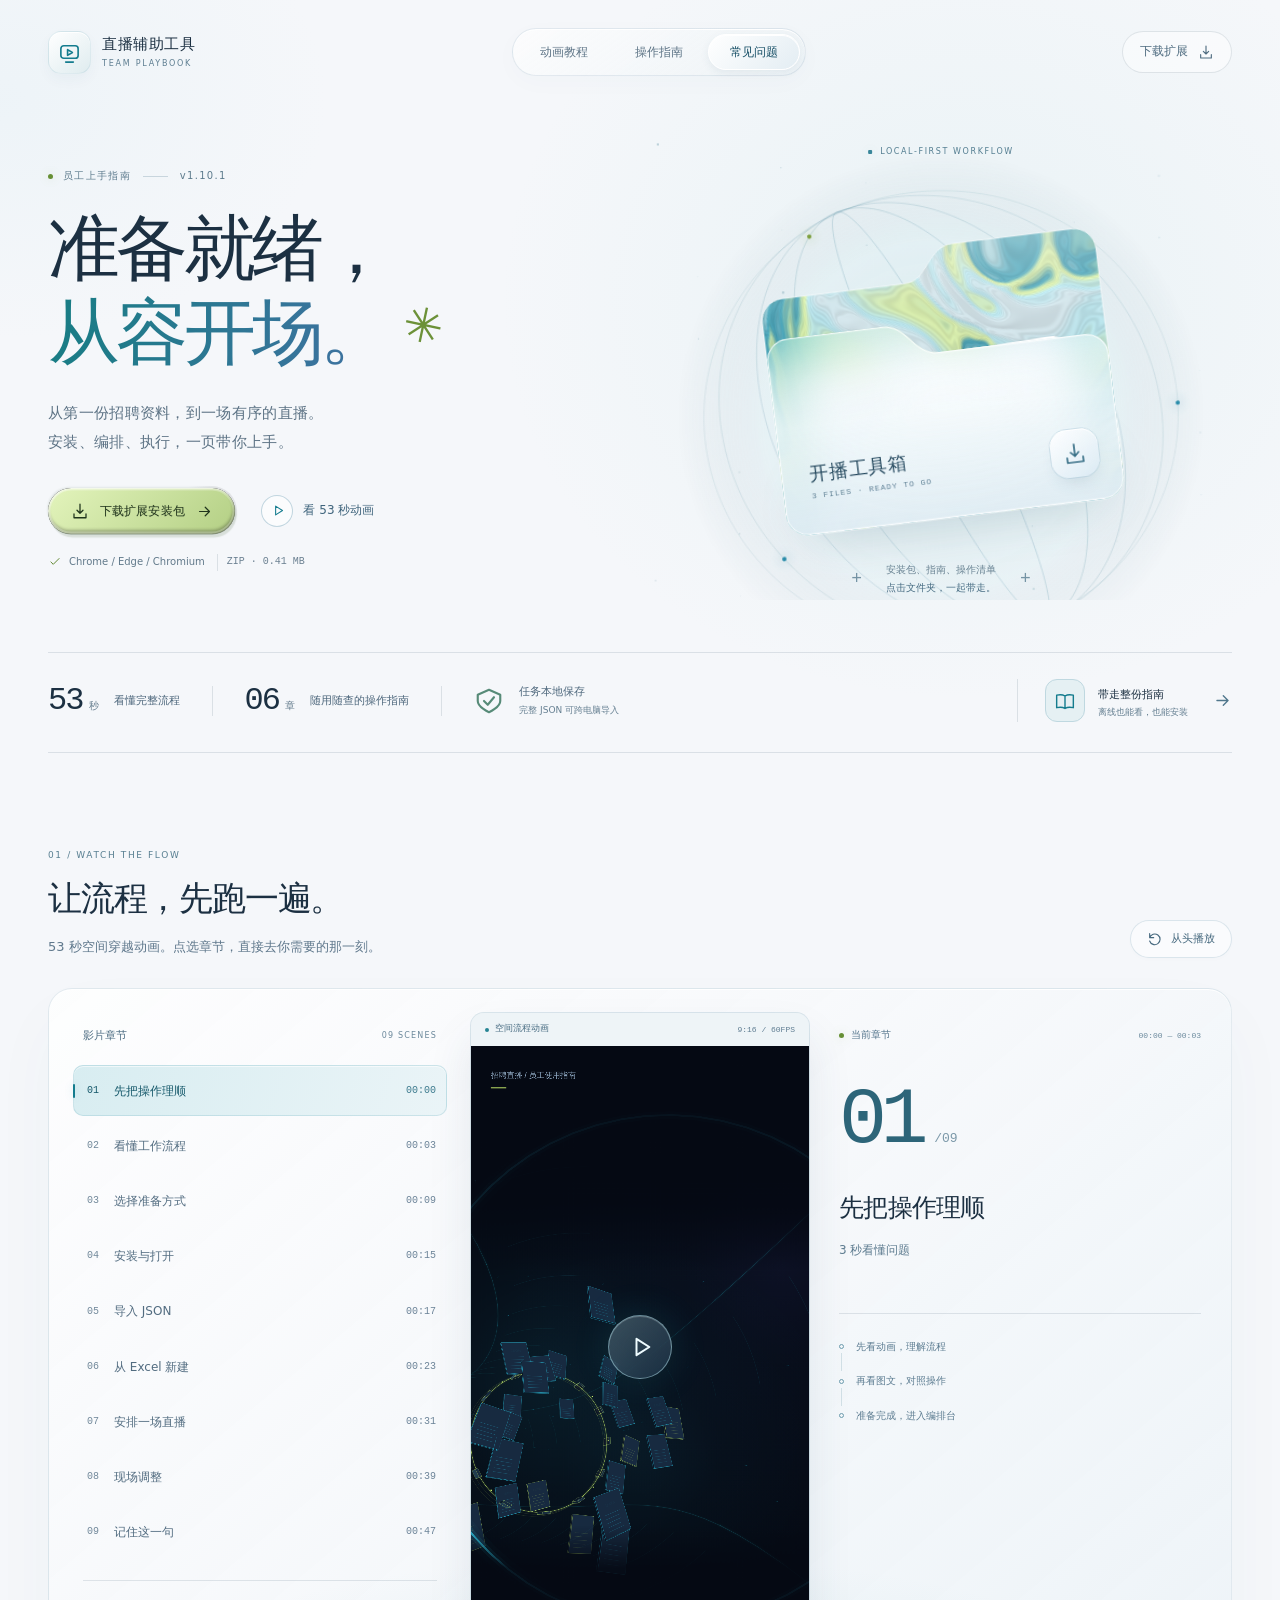
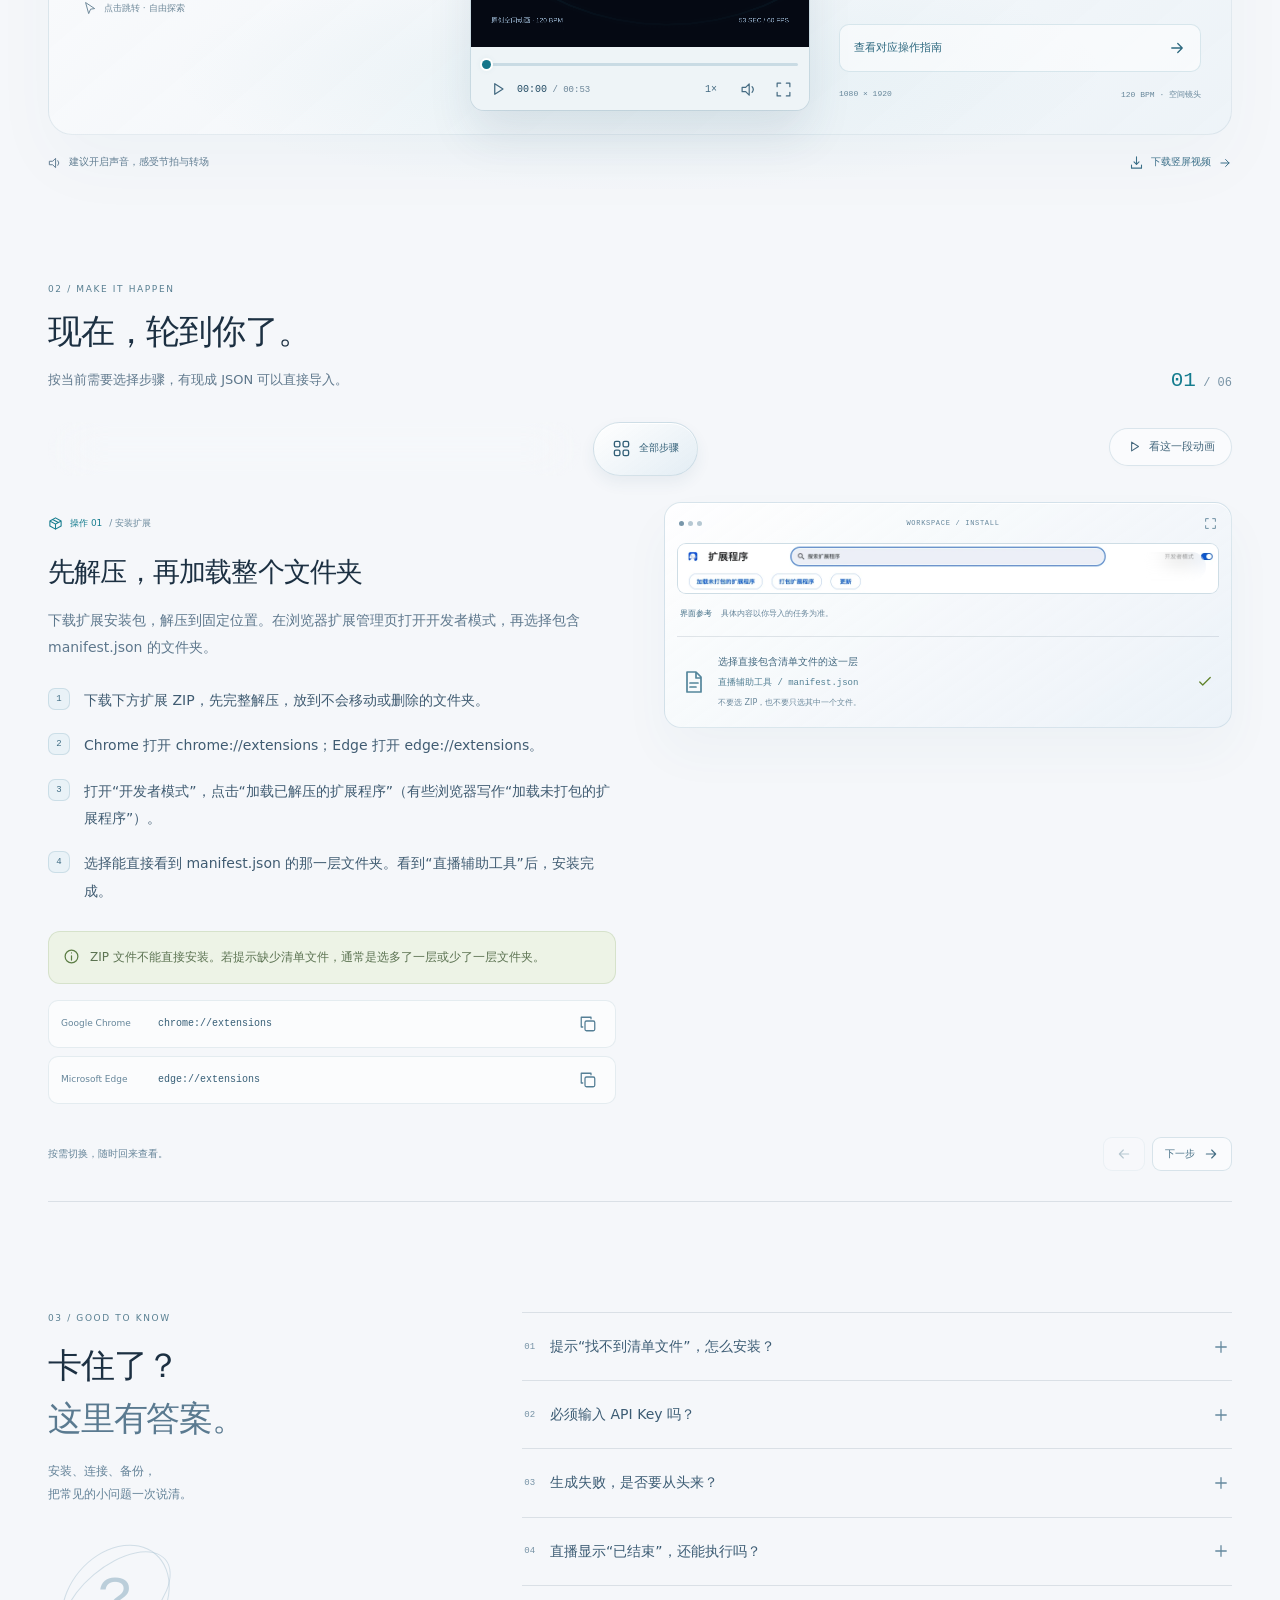
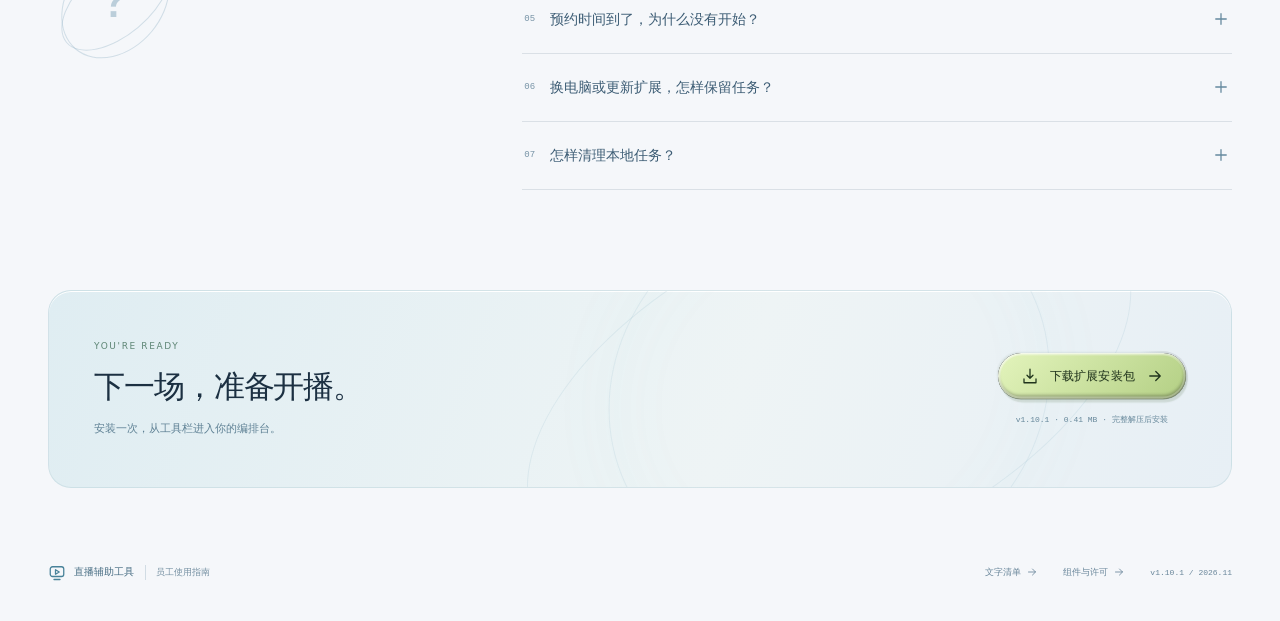
==== commit faaca8a6: "Update HCZB website and release links" ====
--- a/index.html
+++ b/index.html
@@ -1 +1 @@
-<!doctype html><html lang="zh-CN"><head><meta charset="UTF-8"><meta name="viewport" content="width=device-width,initial-scale=1"><meta name="description" content="直播辅助工具员工使用指南：下载安装、导入 JSON、Excel 编排与直播进度调整。"><title>直播辅助工具 · 员工使用指南</title><link rel="icon" href="data:image/svg+xml,%3Csvg xmlns='http://www.w3.org/2000/svg' viewBox='0 0 32 32'%3E%3Crect width='32' height='32' rx='8' fill='%23e4f0f2'/%3E%3Crect x='6' y='8' width='20' height='14' rx='3' fill='none' stroke='%231c7183' stroke-width='2'/%3E%3Cpath d='m14 12 6 3-6 3z' fill='%231c7183'/%3E%3C/svg%3E"><link rel="stylesheet" href="style.css?v=db6ef2d5281f"></head><body><div id="root"></div><noscript>请启用 JavaScript 观看动画。也可打开 downloads/快速开始.txt 查看文字步骤。</noscript><script>window.GUIDE_RELEASE={"version":"1.10.1","size":"0.41 MB","extension":"downloads/live-helper-v1.10.1.zip"}</script><script src="guide.js?v=2e92b1d4da37"></script></body></html>+<!doctype html><html lang="zh-CN"><head><meta charset="UTF-8"><meta name="viewport" content="width=device-width,initial-scale=1"><meta name="description" content="直播辅助工具员工使用指南：下载安装、导入 JSON、Excel 编排与直播进度调整。"><title>直播辅助工具 · 员工使用指南</title><link rel="icon" href="data:image/svg+xml,%3Csvg xmlns='http://www.w3.org/2000/svg' viewBox='0 0 32 32'%3E%3Crect width='32' height='32' rx='8' fill='%23e4f0f2'/%3E%3Crect x='6' y='8' width='20' height='14' rx='3' fill='none' stroke='%231c7183' stroke-width='2'/%3E%3Cpath d='m14 12 6 3-6 3z' fill='%231c7183'/%3E%3C/svg%3E"><link rel="stylesheet" href="style.css?v=db6ef2d5281f"></head><body><div id="root"></div><noscript>请启用 JavaScript 观看动画。也可打开 downloads/快速开始.txt 查看文字步骤。</noscript><script>window.GUIDE_RELEASE={"version":"1.10.1","size":"0.41 MB","extension":"downloads/live-helper-v1.10.1.zip"}</script><script src="guide.js?v=755f41b33e1b"></script></body></html>
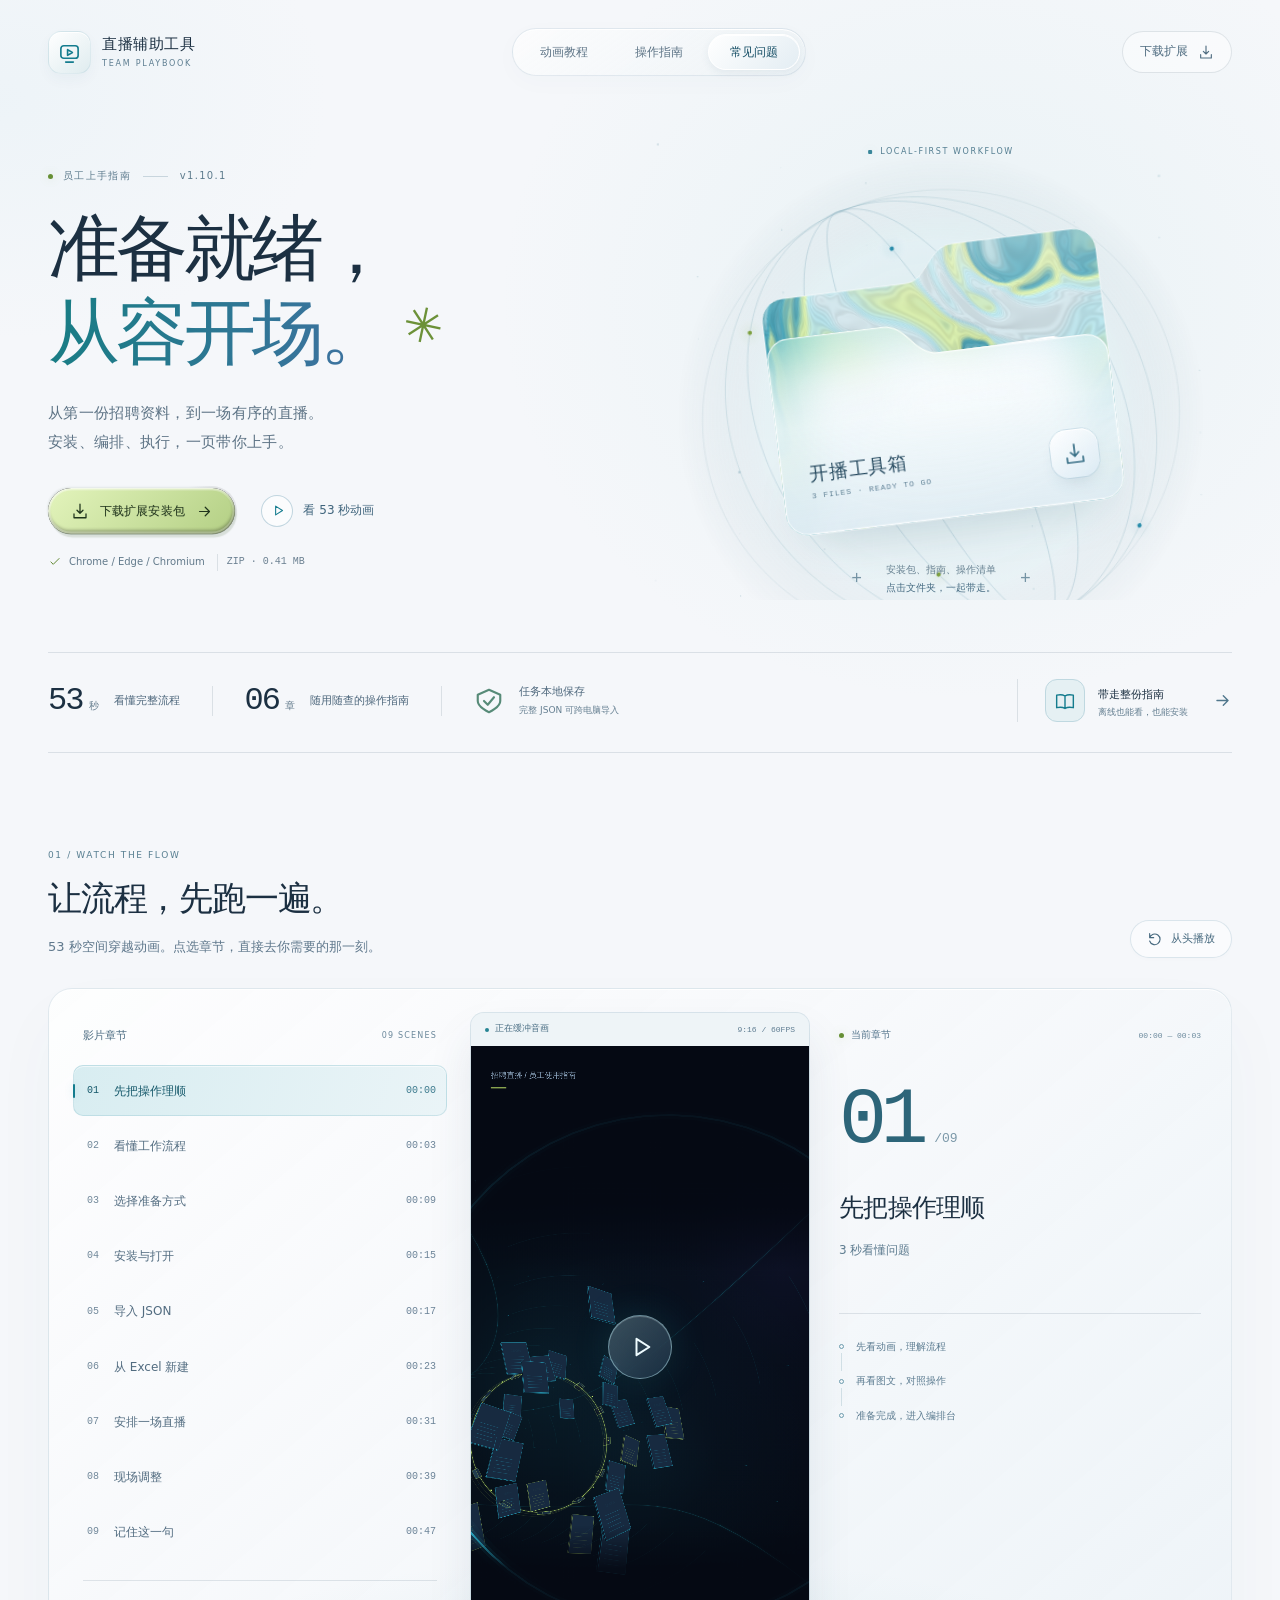
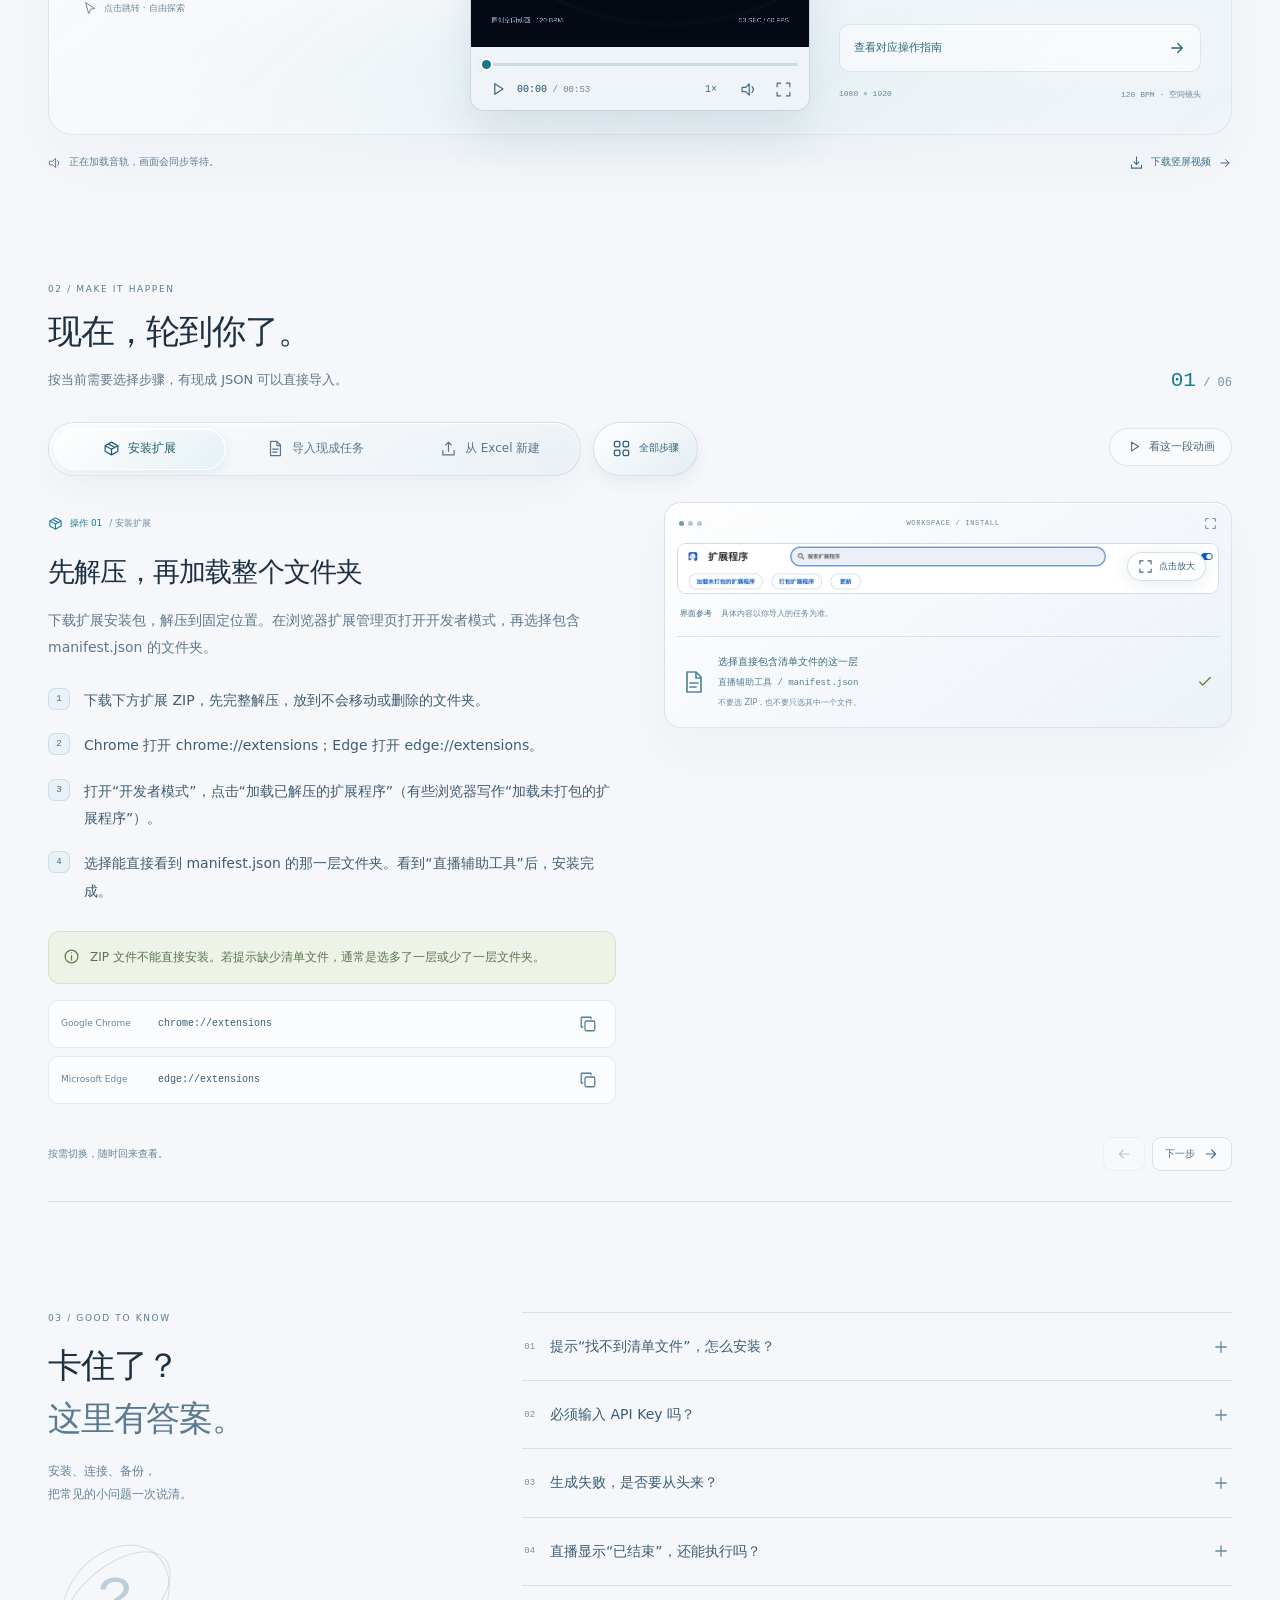
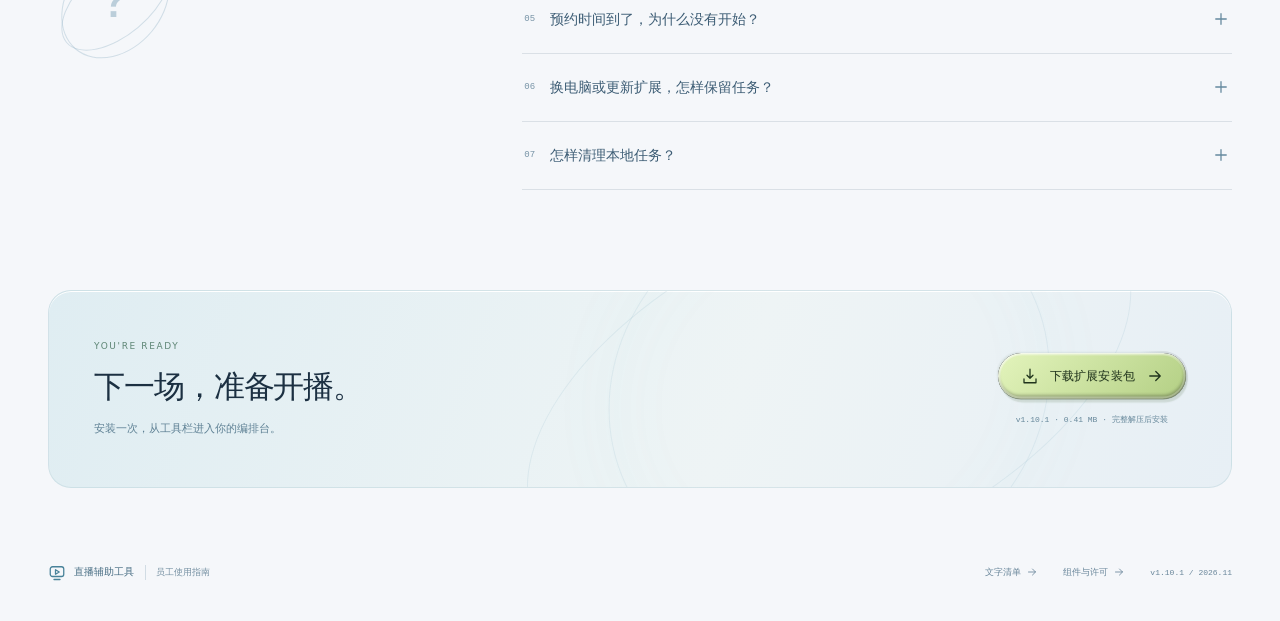
==== commit cbfa09a5: "Keep tutorial audio and animation synchronized while buffering" ====
--- a/index.html
+++ b/index.html
@@ -1 +1 @@
-<!doctype html><html lang="zh-CN"><head><meta charset="UTF-8"><meta name="viewport" content="width=device-width,initial-scale=1"><meta name="description" content="直播辅助工具员工使用指南：下载安装、导入 JSON、Excel 编排与直播进度调整。"><title>直播辅助工具 · 员工使用指南</title><link rel="icon" href="data:image/svg+xml,%3Csvg xmlns='http://www.w3.org/2000/svg' viewBox='0 0 32 32'%3E%3Crect width='32' height='32' rx='8' fill='%23e4f0f2'/%3E%3Crect x='6' y='8' width='20' height='14' rx='3' fill='none' stroke='%231c7183' stroke-width='2'/%3E%3Cpath d='m14 12 6 3-6 3z' fill='%231c7183'/%3E%3C/svg%3E"><link rel="stylesheet" href="style.css?v=db6ef2d5281f"></head><body><div id="root"></div><noscript>请启用 JavaScript 观看动画。也可打开 downloads/快速开始.txt 查看文字步骤。</noscript><script>window.GUIDE_RELEASE={"version":"1.10.1","size":"0.41 MB","extension":"downloads/live-helper-v1.10.1.zip"}</script><script src="guide.js?v=755f41b33e1b"></script></body></html>+<!doctype html><html lang="zh-CN"><head><meta charset="UTF-8"><meta name="viewport" content="width=device-width,initial-scale=1"><meta name="description" content="直播辅助工具员工使用指南：下载安装、导入 JSON、Excel 编排与直播进度调整。"><title>直播辅助工具 · 员工使用指南</title><link rel="icon" href="data:image/svg+xml,%3Csvg xmlns='http://www.w3.org/2000/svg' viewBox='0 0 32 32'%3E%3Crect width='32' height='32' rx='8' fill='%23e4f0f2'/%3E%3Crect x='6' y='8' width='20' height='14' rx='3' fill='none' stroke='%231c7183' stroke-width='2'/%3E%3Cpath d='m14 12 6 3-6 3z' fill='%231c7183'/%3E%3C/svg%3E"><link rel="stylesheet" href="style.css?v=db6ef2d5281f"></head><body><div id="root"></div><noscript>请启用 JavaScript 观看动画。也可打开 downloads/快速开始.txt 查看文字步骤。</noscript><script>window.GUIDE_RELEASE={"version":"1.10.1","size":"0.41 MB","extension":"downloads/live-helper-v1.10.1.zip"}</script><script src="guide.js?v=0eb1c6bb1592"></script></body></html>
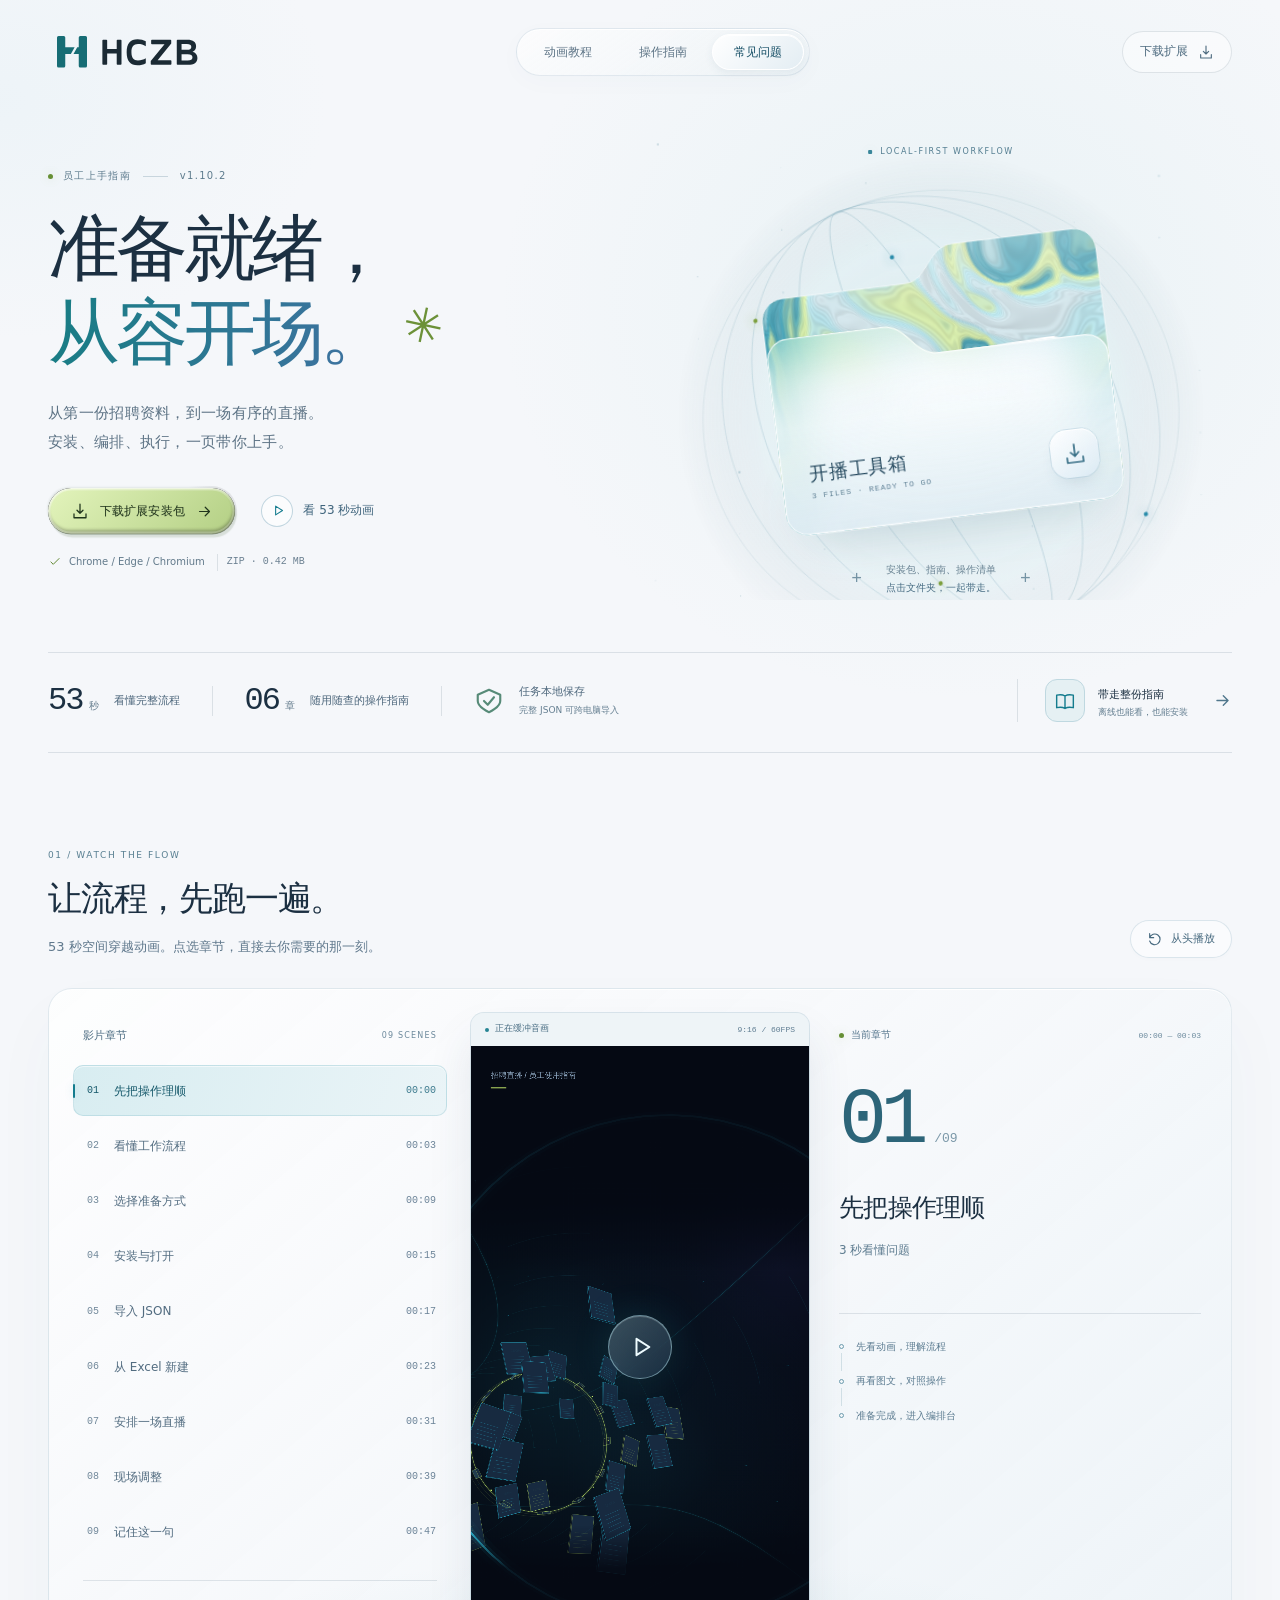
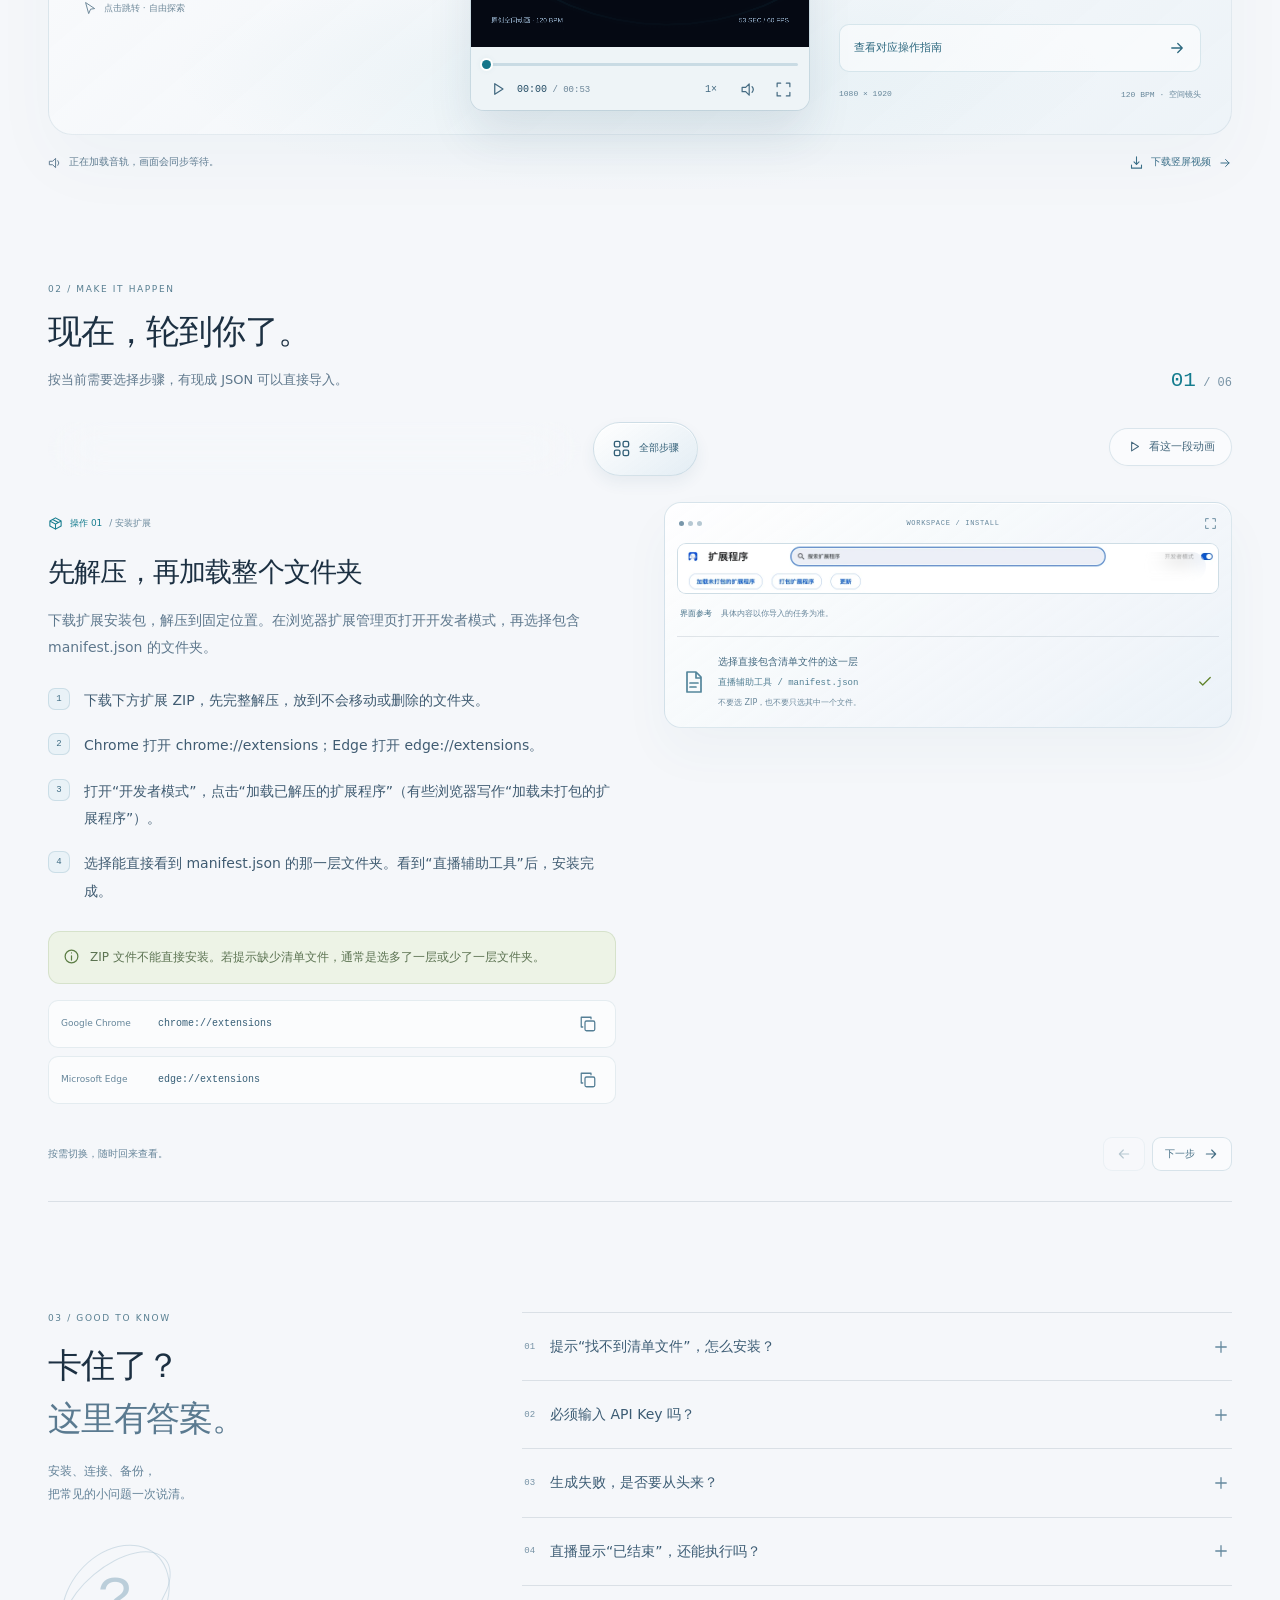
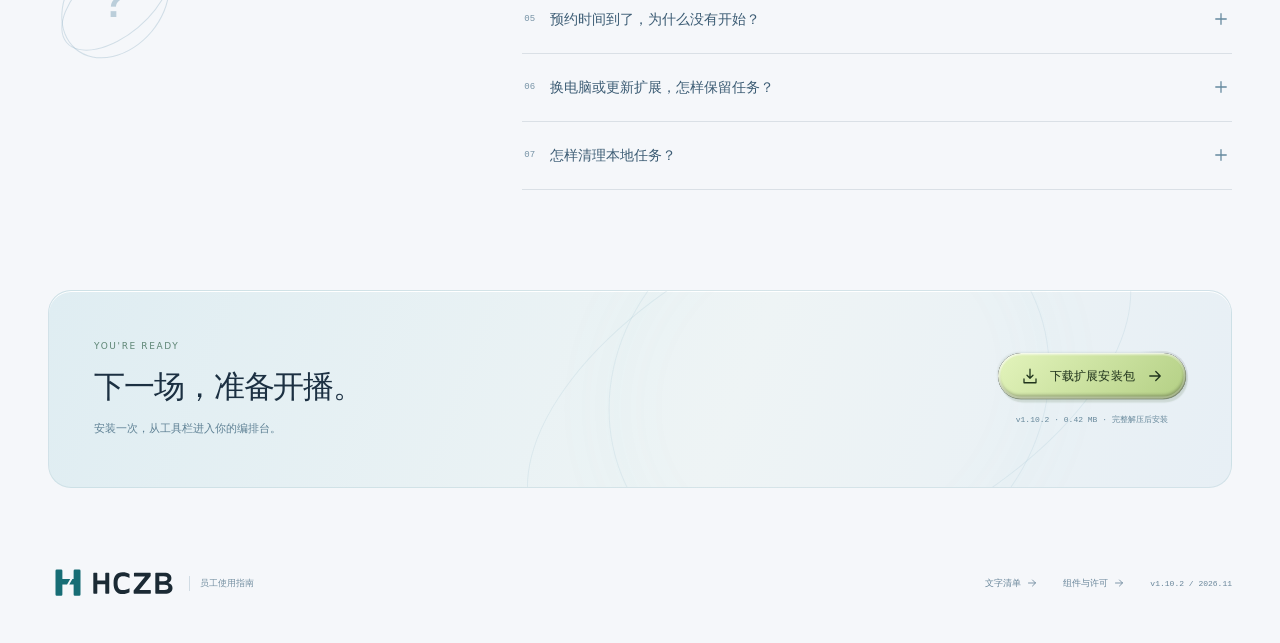
==== commit 70f87431: "Apply HCZB branding across guide and downloads" ====
--- a/index.html
+++ b/index.html
@@ -1 +1 @@
-<!doctype html><html lang="zh-CN"><head><meta charset="UTF-8"><meta name="viewport" content="width=device-width,initial-scale=1"><meta name="description" content="直播辅助工具员工使用指南：下载安装、导入 JSON、Excel 编排与直播进度调整。"><title>直播辅助工具 · 员工使用指南</title><link rel="icon" href="data:image/svg+xml,%3Csvg xmlns='http://www.w3.org/2000/svg' viewBox='0 0 32 32'%3E%3Crect width='32' height='32' rx='8' fill='%23e4f0f2'/%3E%3Crect x='6' y='8' width='20' height='14' rx='3' fill='none' stroke='%231c7183' stroke-width='2'/%3E%3Cpath d='m14 12 6 3-6 3z' fill='%231c7183'/%3E%3C/svg%3E"><link rel="stylesheet" href="style.css?v=db6ef2d5281f"></head><body><div id="root"></div><noscript>请启用 JavaScript 观看动画。也可打开 downloads/快速开始.txt 查看文字步骤。</noscript><script>window.GUIDE_RELEASE={"version":"1.10.1","size":"0.41 MB","extension":"downloads/live-helper-v1.10.1.zip"}</script><script src="guide.js?v=0eb1c6bb1592"></script></body></html>+<!doctype html><html lang="zh-CN"><head><meta charset="UTF-8"><meta name="viewport" content="width=device-width,initial-scale=1"><meta name="description" content="直播辅助工具员工使用指南：下载安装、导入 JSON、Excel 编排与直播进度调整。"><title>HCZB · 员工使用指南</title><link rel="icon" type="image/svg+xml" href="branding/hczb-app-icon.svg"><link rel="icon" type="image/x-icon" href="branding/favicon.ico"><link rel="apple-touch-icon" href="branding/icon-128.png"><link rel="stylesheet" href="style.css?v=5ae908d679f0"></head><body><div id="root"></div><noscript>请启用 JavaScript 观看动画。也可打开 downloads/快速开始.txt 查看文字步骤。</noscript><script>window.GUIDE_RELEASE={"version":"1.10.2","size":"0.42 MB","extension":"downloads/live-helper-v1.10.2.zip"}</script><script src="guide.js?v=69fbed23faa0"></script></body></html>
--- a/style.css
+++ b/style.css
@@ -596,3 +596,7 @@
 .gf-root{--gf-ink:#294c61;--gf-ink-soft:#5d8294}.gf-root .gf-shadow{background:#2e5a6b2e;filter:blur(22px)}.gf-root .gf-back{background:#d6eaf0!important}.gf-root .gf-back-rim path{stroke:#fff9}.gf-root .gf-tint{background:linear-gradient(180deg,#ecf8ff38,#f0f8fbc9 46%,#e1edf4f5)!important}.gf-root .gf-front-rim{opacity:.9}.gf-root .gf-front-rim path{stroke:#ffffffd9}.gf-root .gf-spec{mix-blend-mode:soft-light;opacity:.9}.gf-root .gf-sheet{background:linear-gradient(180deg,#fff,#eaf2f7)!important;box-shadow:inset 0 1px #fff,0 0 0 .5px #6189a02b,0 12px 28px -8px #3d617b38}.gf-root .gf-sheet-name{color:#315b73!important}.gf-root .gf-sheet-meta{color:#64899e!important}.gf-sheet-symbol{color:#75a4b887}.gf-root .gf-lines i{background:#6397ac29!important}.gf-root .gf-lines i:first-child{background:#92b55b59!important}.gf-root .gf-key--more{background:linear-gradient(145deg,#fffE,#d9e9f4cc)!important;color:#386f86!important;box-shadow:inset 0 1px #fff,0 0 0 1px #a4c2d466,0 10px 18px -8px #315b7330!important}.gf-root .gf-meta{color:#608195}.gf-root .gf-sheet-head:hover .gf-sheet-name{color:#4a741f!important}.gf-root[data-open] .gf-sheet:hover,.gf-root[data-open] .gf-sheet:focus-within{box-shadow:inset 0 1px #fff,0 0 0 .5px #92b5c966,0 22px 40px -12px #315b7340}
 /* Immersive viewing intentionally keeps its own dark surround for the video. */
 .player-shell:fullscreen,.player-shell.immersive{background:#07101b}
+
+/* Keep the HCZB vector lockup intact at every breakpoint. */
+.brand-logo{display:block;width:156px;height:48px;object-fit:contain;flex-shrink:0}.footer-logo{display:block;width:130px;height:40px;object-fit:contain}.footer-brand{flex-wrap:wrap}
+@media(max-width:650px){.brand-logo{width:124px;height:38px}.footer-logo{width:117px;height:36px}}
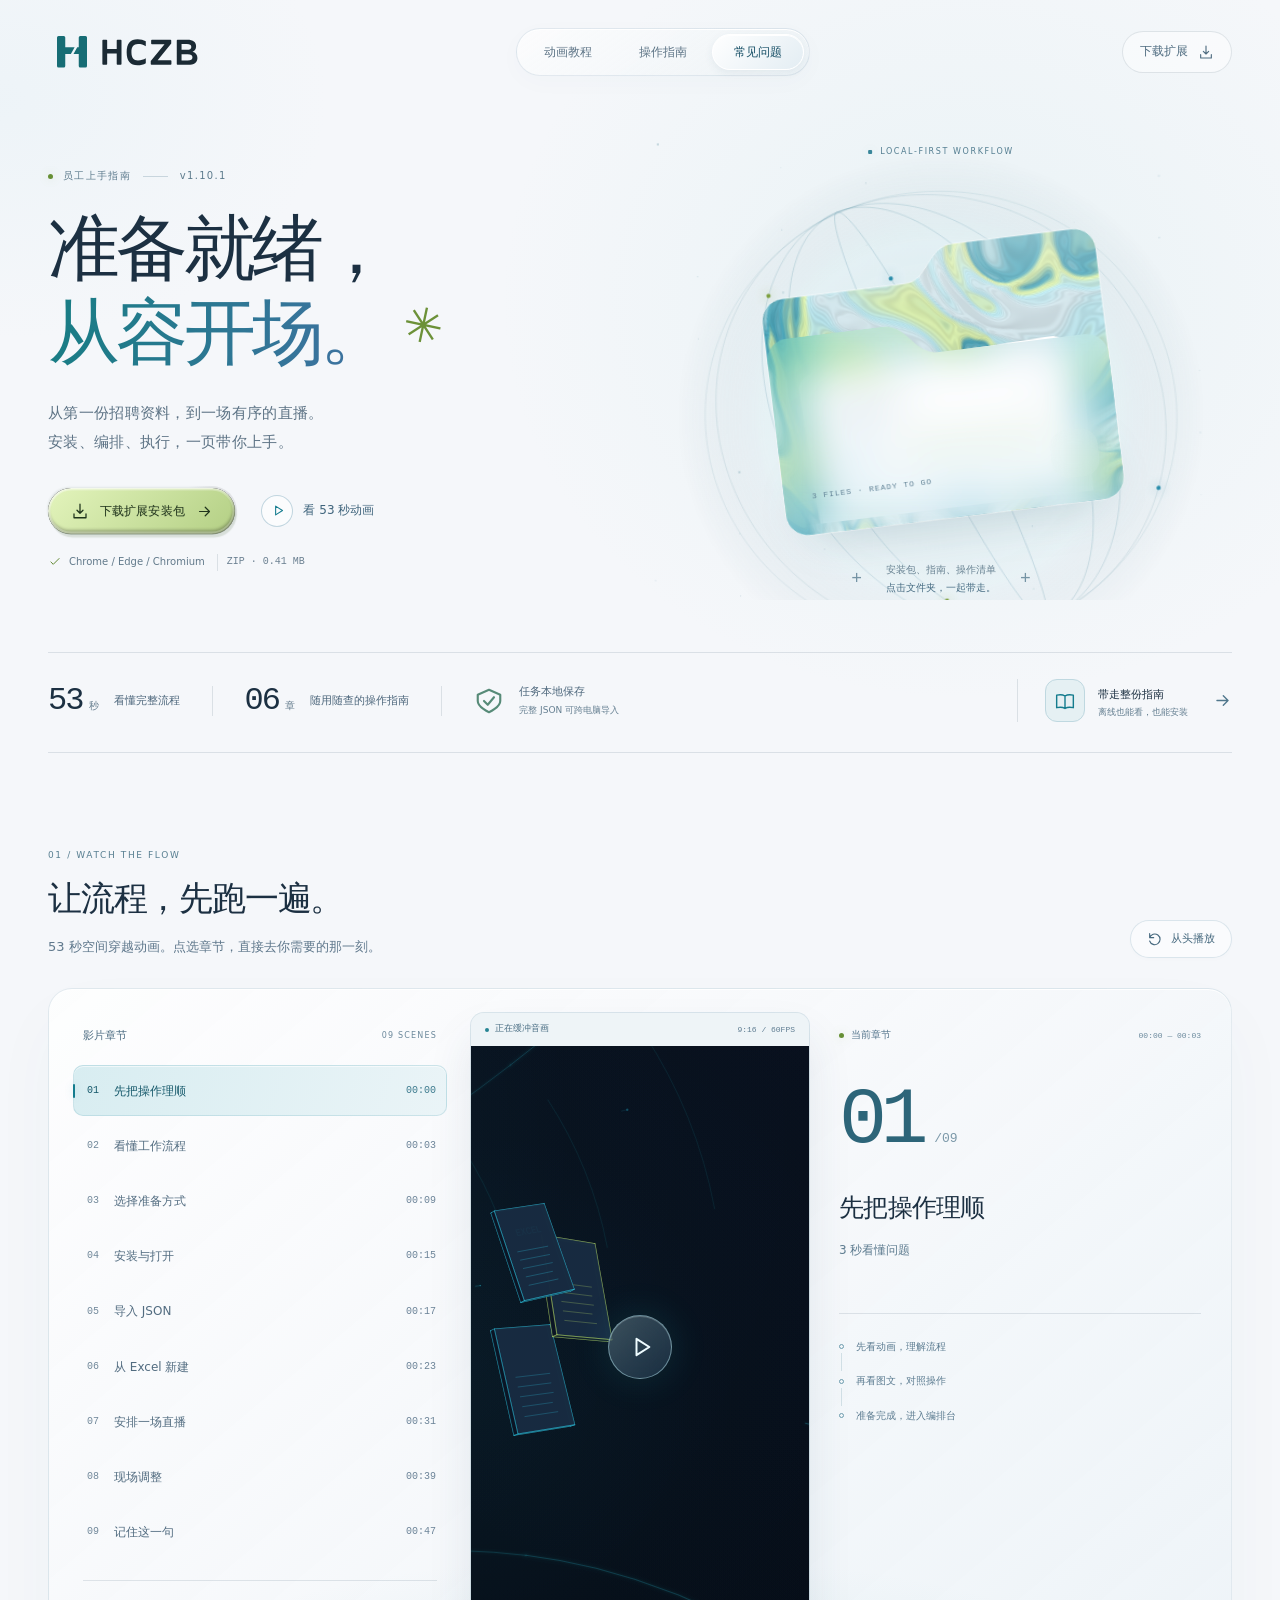
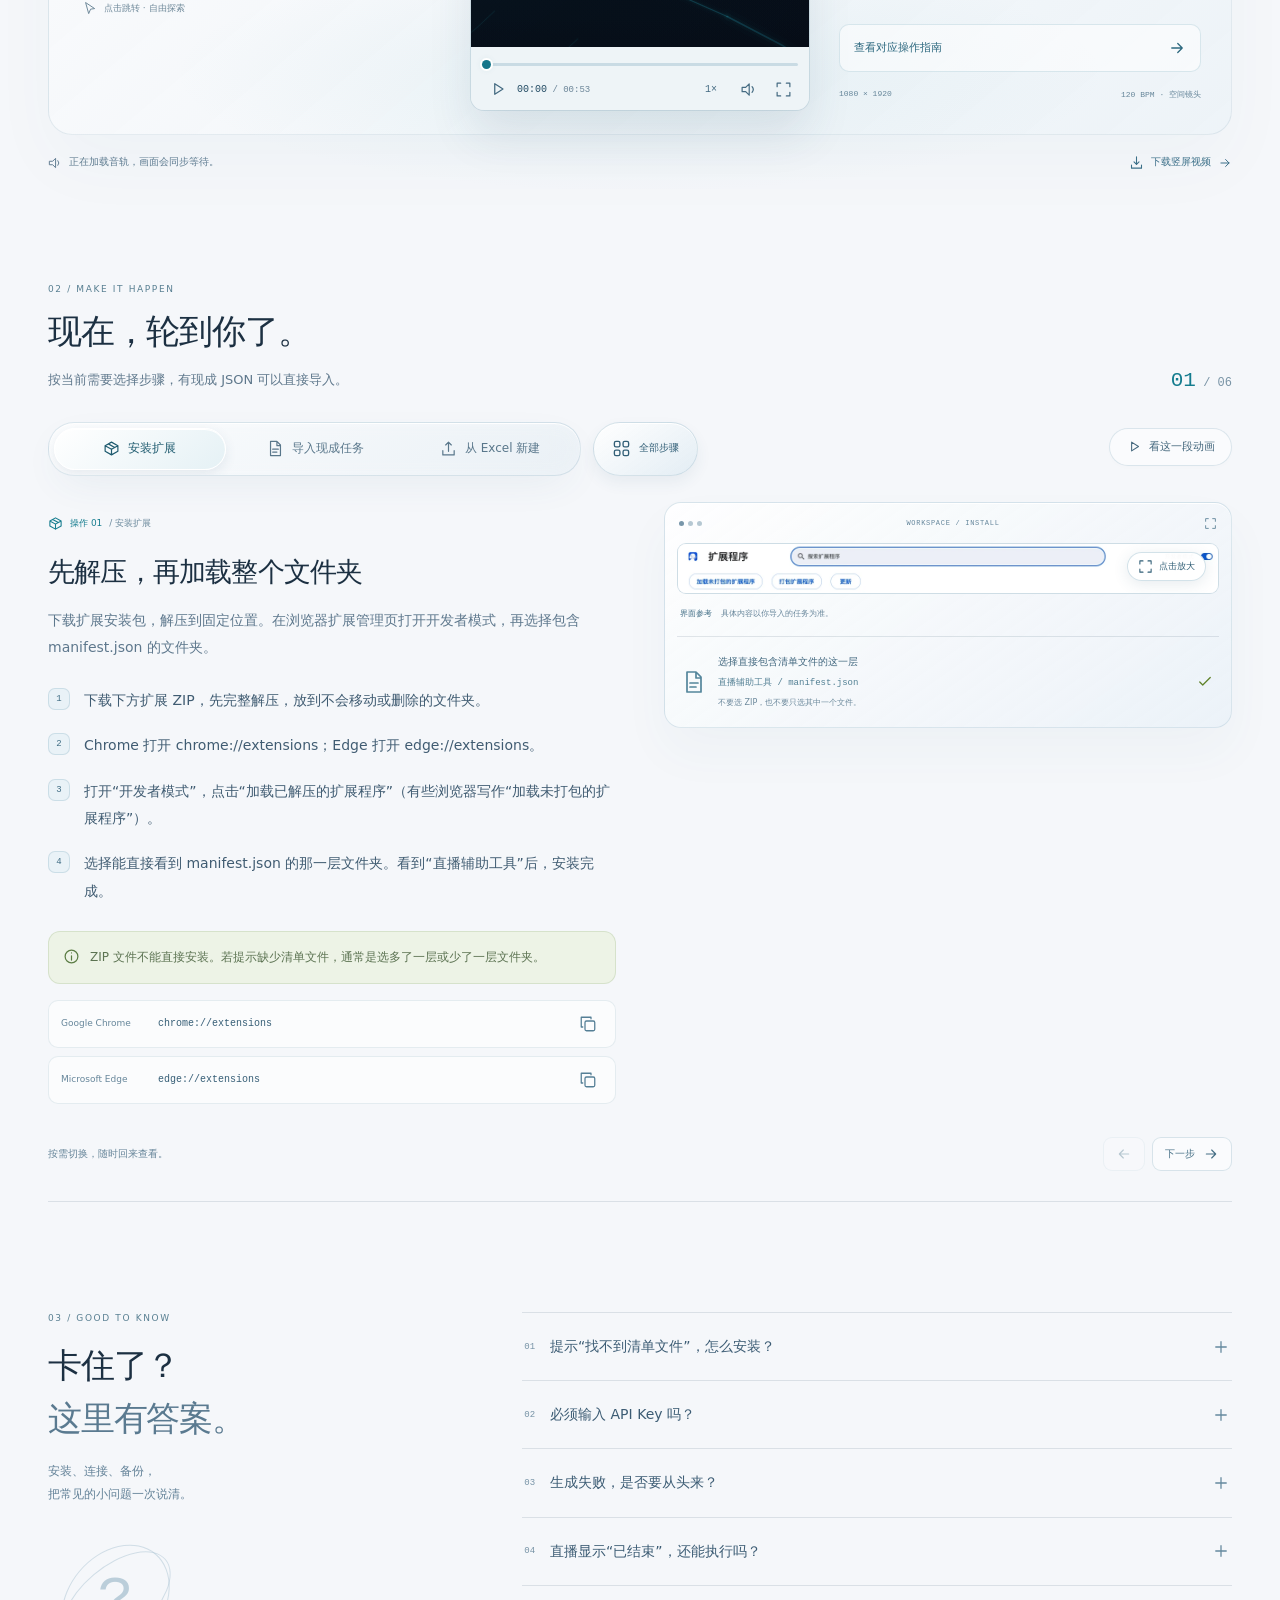
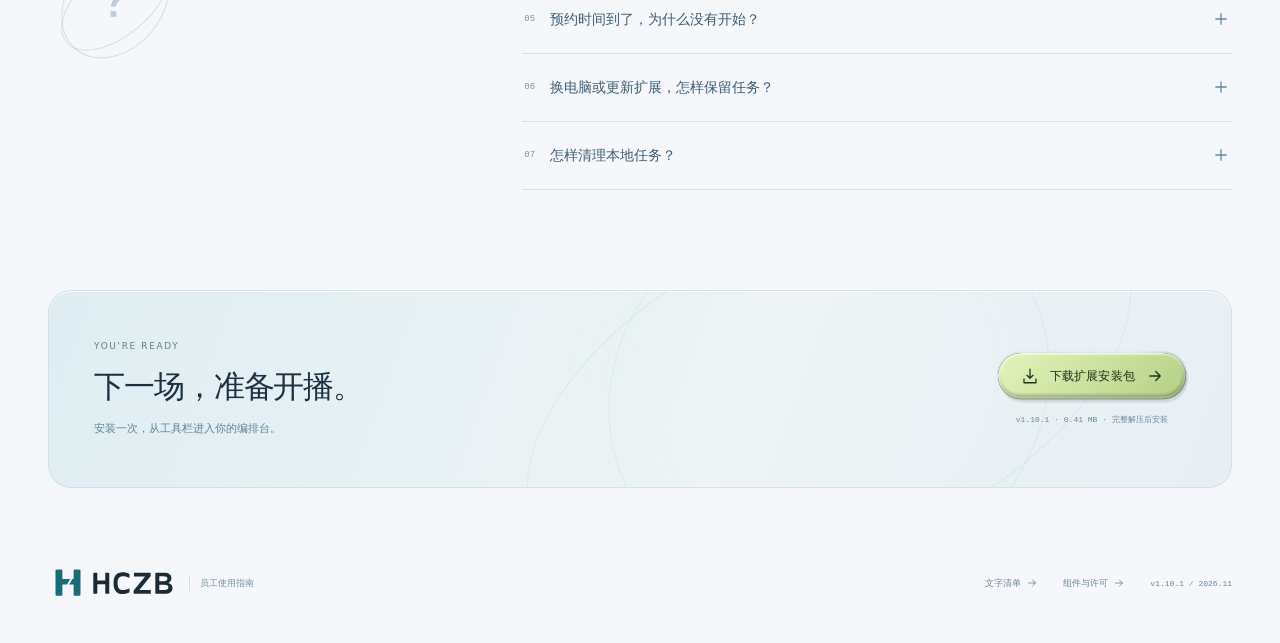
==== commit c0d58dcf: "Limit logo replacement to HCZB introduction website" ====
--- a/index.html
+++ b/index.html
@@ -1 +1 @@
-<!doctype html><html lang="zh-CN"><head><meta charset="UTF-8"><meta name="viewport" content="width=device-width,initial-scale=1"><meta name="description" content="直播辅助工具员工使用指南：下载安装、导入 JSON、Excel 编排与直播进度调整。"><title>HCZB · 员工使用指南</title><link rel="icon" type="image/svg+xml" href="branding/hczb-app-icon.svg"><link rel="icon" type="image/x-icon" href="branding/favicon.ico"><link rel="apple-touch-icon" href="branding/icon-128.png"><link rel="stylesheet" href="style.css?v=5ae908d679f0"></head><body><div id="root"></div><noscript>请启用 JavaScript 观看动画。也可打开 downloads/快速开始.txt 查看文字步骤。</noscript><script>window.GUIDE_RELEASE={"version":"1.10.2","size":"0.42 MB","extension":"downloads/live-helper-v1.10.2.zip"}</script><script src="guide.js?v=69fbed23faa0"></script></body></html>+<!doctype html><html lang="zh-CN"><head><meta charset="UTF-8"><meta name="viewport" content="width=device-width,initial-scale=1"><meta name="description" content="直播辅助工具员工使用指南：下载安装、导入 JSON、Excel 编排与直播进度调整。"><title>HCZB · 员工使用指南</title><link rel="icon" type="image/svg+xml" href="branding/hczb-app-icon.svg"><link rel="icon" type="image/x-icon" href="branding/favicon.ico"><link rel="apple-touch-icon" href="branding/icon-128.png"><link rel="stylesheet" href="style.css?v=5ae908d679f0"></head><body><div id="root"></div><noscript>请启用 JavaScript 观看动画。也可打开 downloads/快速开始.txt 查看文字步骤。</noscript><script>window.GUIDE_RELEASE={"version":"1.10.1","size":"0.41 MB","extension":"downloads/live-helper-v1.10.1.zip"}</script><script src="guide.js?v=6b18af515962"></script></body></html>
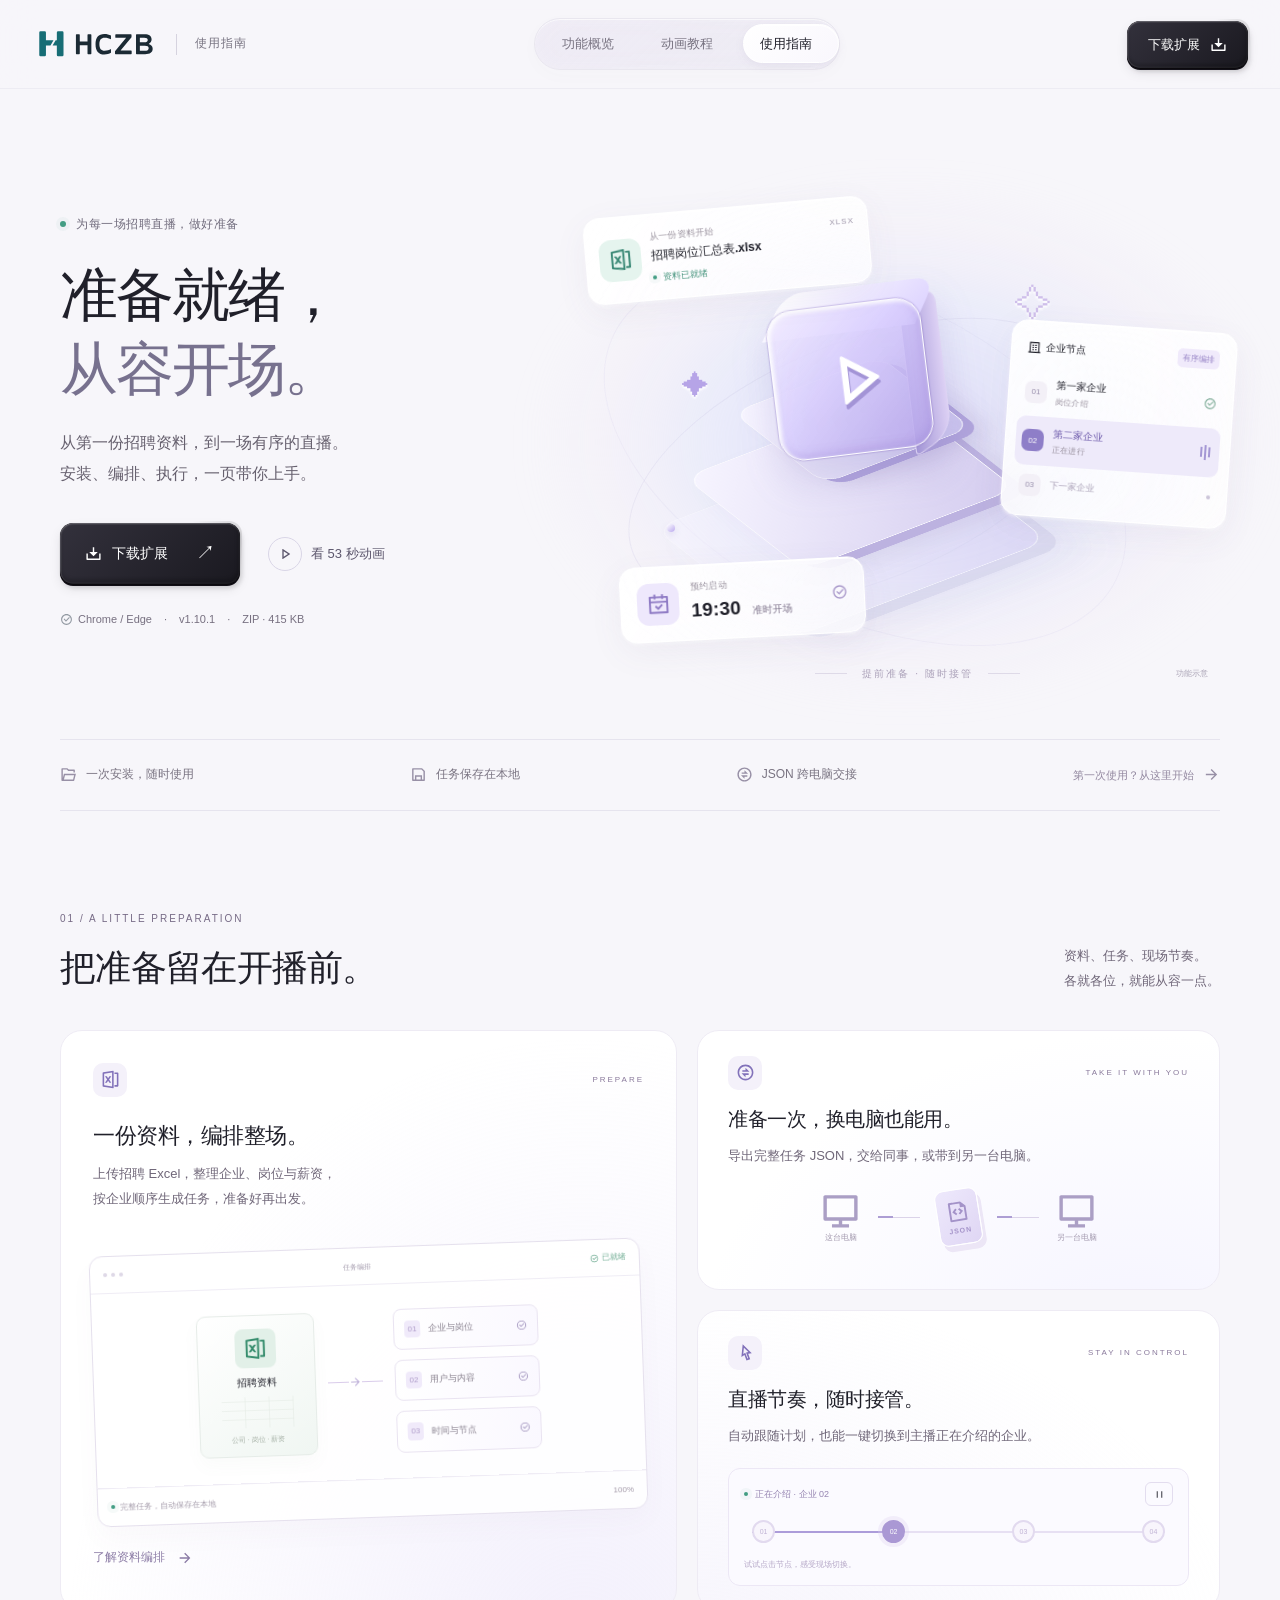
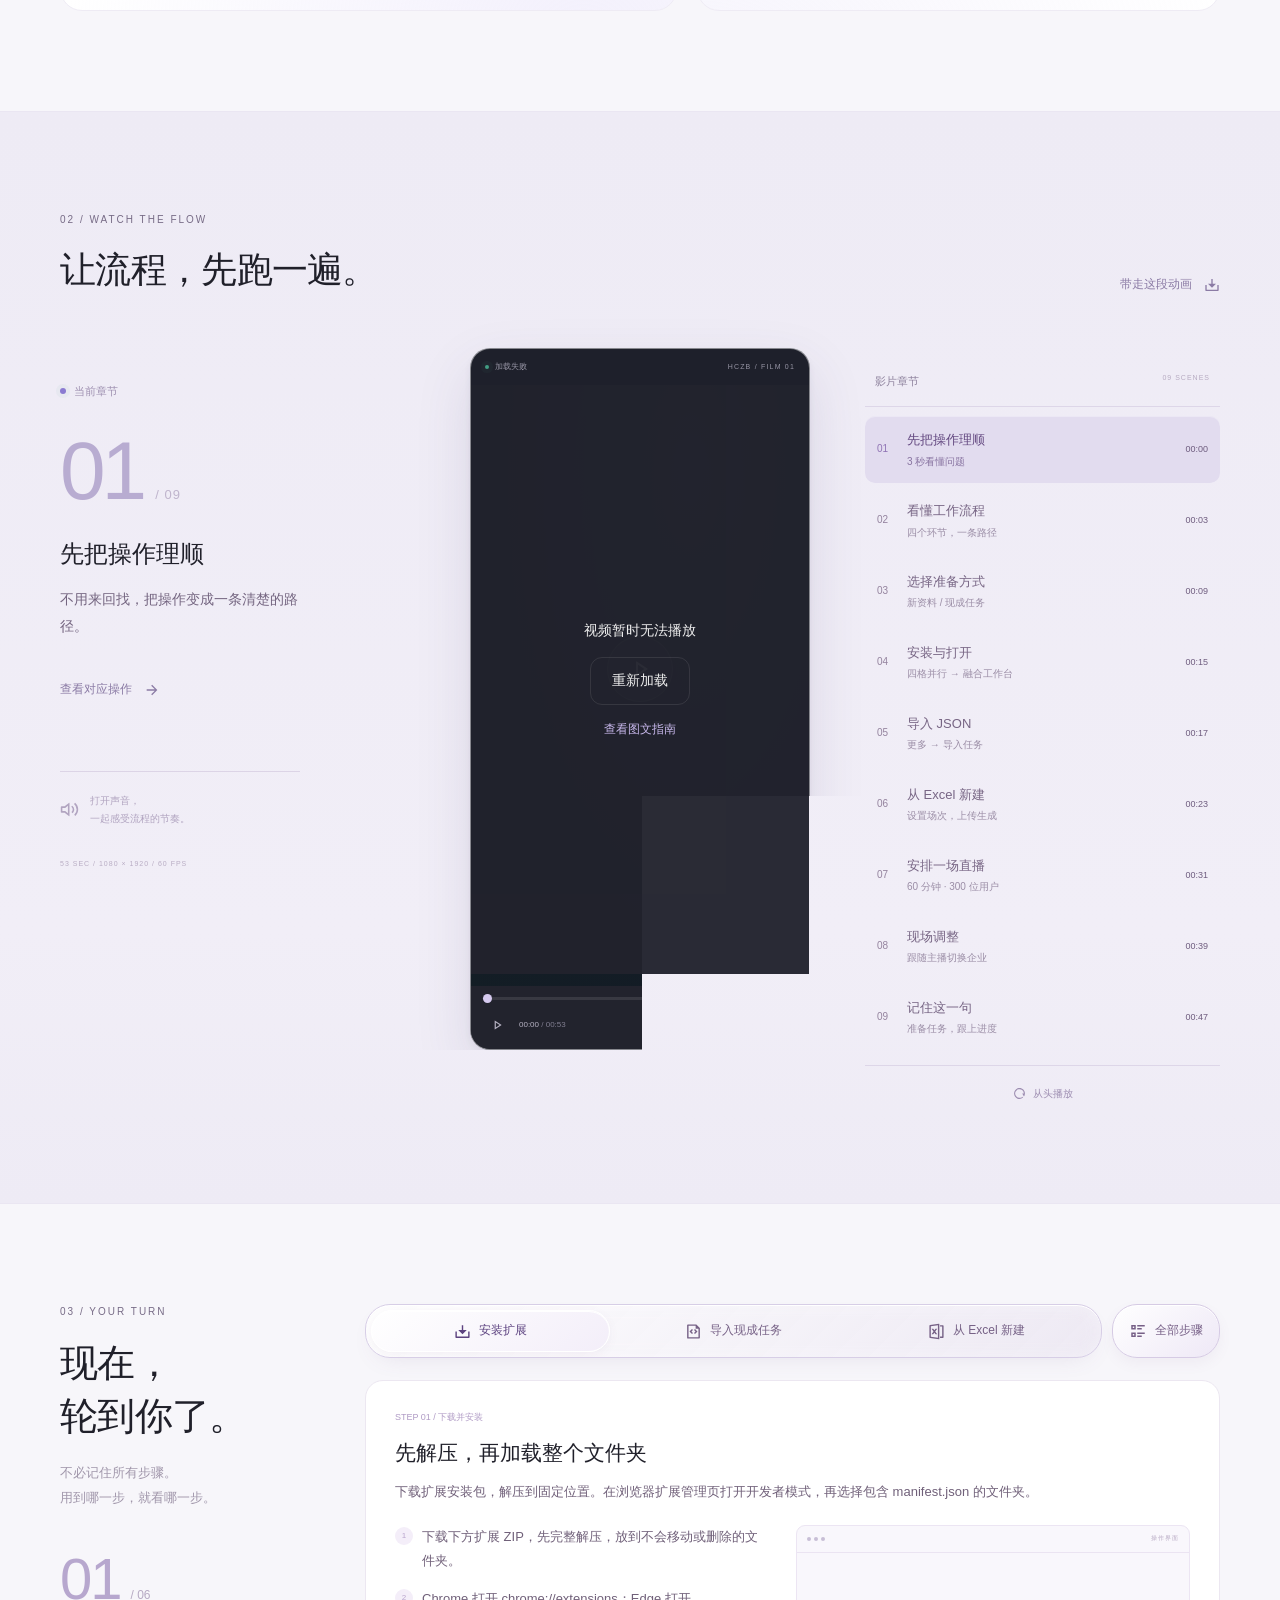
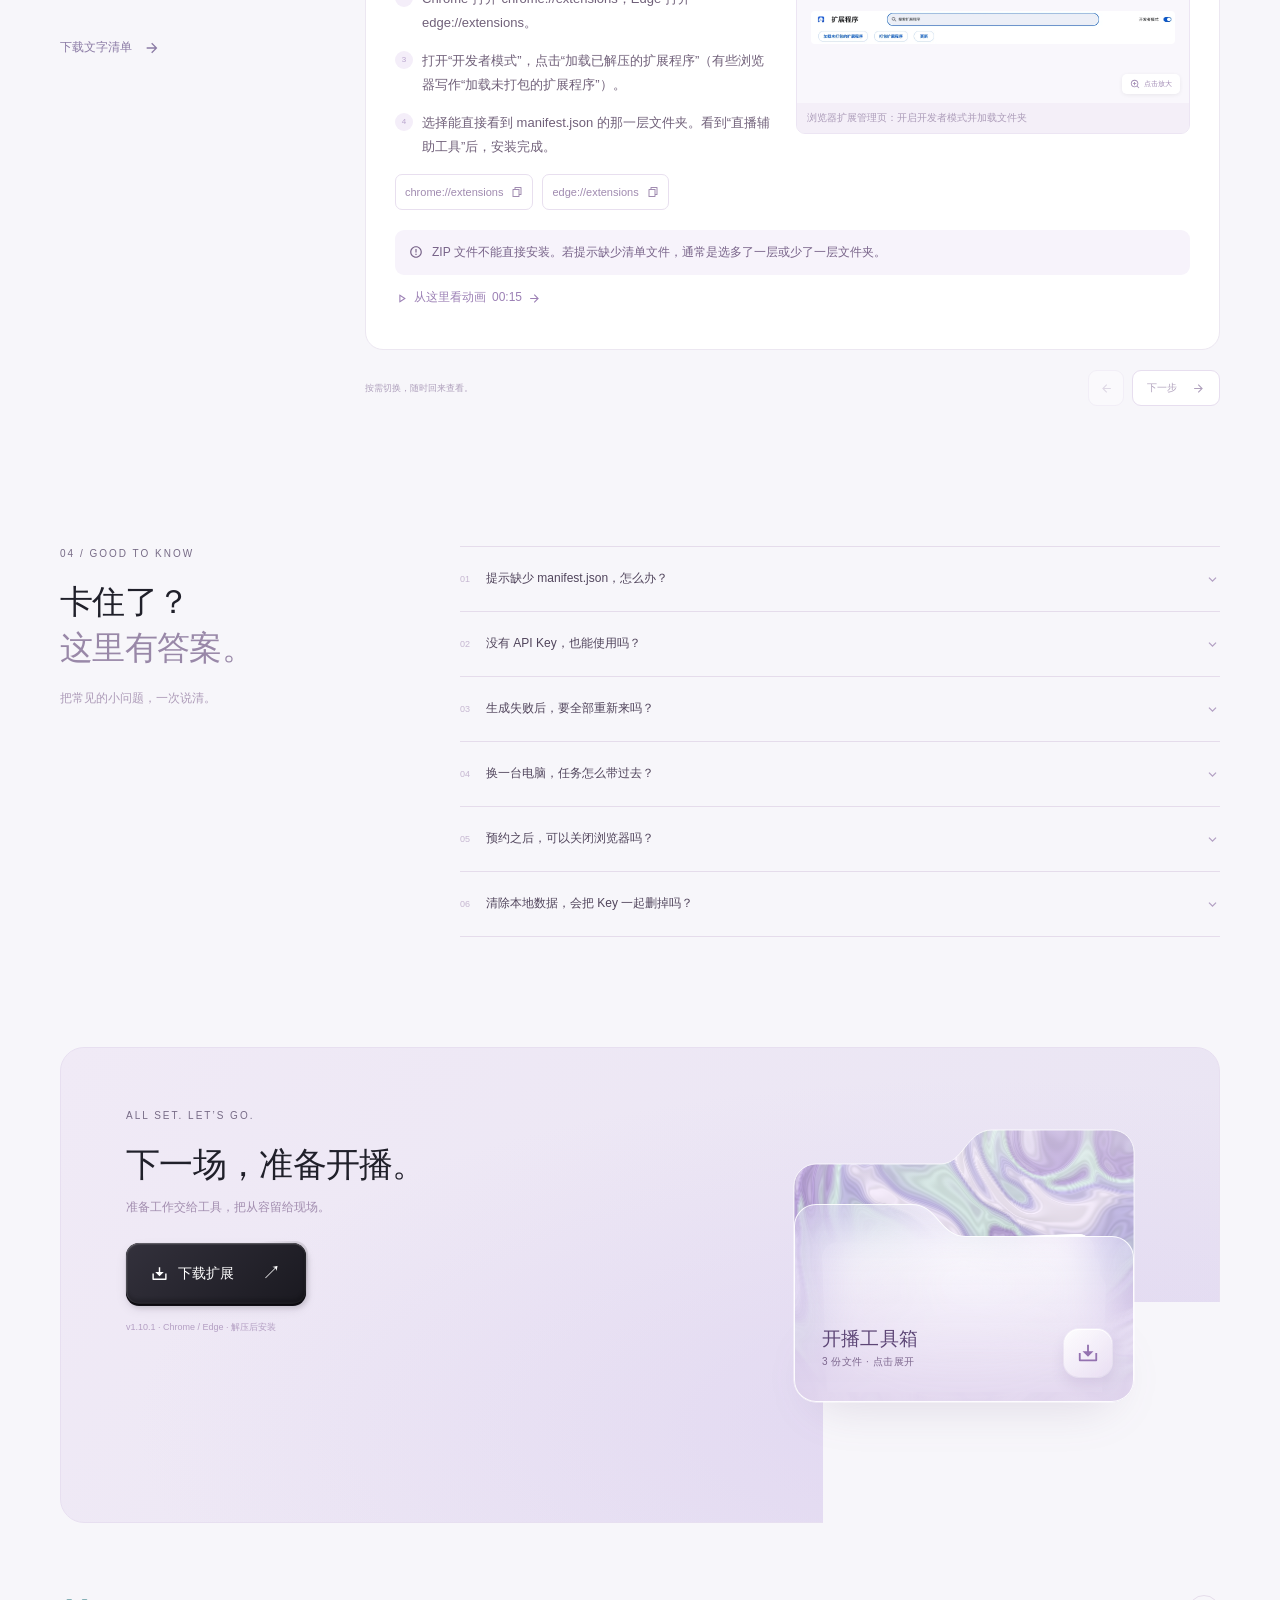
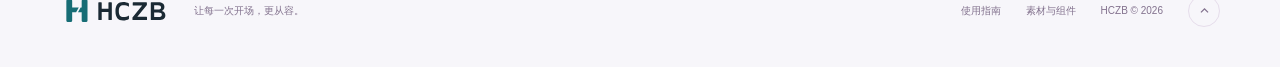
==== commit 730d4892: "Publish HCZB v1.11.0" ====
--- a/index.html
+++ b/index.html
@@ -1 +1,27 @@
-<!doctype html><html lang="zh-CN"><head><meta charset="UTF-8"><meta name="viewport" content="width=device-width,initial-scale=1"><meta name="description" content="直播辅助工具员工使用指南：下载安装、导入 JSON、Excel 编排与直播进度调整。"><title>HCZB · 员工使用指南</title><link rel="icon" type="image/svg+xml" href="branding/hczb-app-icon.svg"><link rel="icon" type="image/x-icon" href="branding/favicon.ico"><link rel="apple-touch-icon" href="branding/icon-128.png"><link rel="stylesheet" href="style.css?v=5ae908d679f0"></head><body><div id="root"></div><noscript>请启用 JavaScript 观看动画。也可打开 downloads/快速开始.txt 查看文字步骤。</noscript><script>window.GUIDE_RELEASE={"version":"1.10.1","size":"0.41 MB","extension":"downloads/live-helper-v1.10.1.zip"}</script><script src="guide.js?v=6b18af515962"></script></body></html>+<!doctype html>
+<html lang="zh-CN">
+<head><meta charset="UTF-8"><meta name="viewport" content="width=device-width,initial-scale=1"><meta name="theme-color" content="#f5f4f9"><title>HCZB — 准备就绪，从容开场</title><meta name="description" content="HCZB 员工使用指南。下载安装、准备任务、安排场次，让招聘直播有序开始。"><link rel="icon" href="hczb-symbol.svg" type="image/svg+xml"><link rel="stylesheet" href="hczb-ee7df3ef2aad.css"></head>
+<body>
+<a class="skip-link" href="#guide">跳到使用指南</a>
+<header class="header"><div class="nav-shell"><a class="brand" href="#top" aria-label="HCZB 首页"><img src="hczb-logo.svg" width="126" height="40" alt="HCZB"><span class="brand-divider"></span><span class="brand-caption">使用指南</span></a><nav class="nav" id="main-nav" aria-label="主导航"><span class="nav-pill" aria-hidden="true"></span><a href="#features" class="active">功能概览</a><a href="#tutorial">动画教程</a><a href="#guide">使用指南</a></nav><a class="button button-dark nav-download" href="live-helper-v1.10.1.zip" download><span>下载扩展</span><i data-icon="download-2-line"></i></a><button class="icon-button menu-toggle" aria-label="展开导航" aria-expanded="false" aria-controls="main-nav"><i data-icon="menu-line"></i></button></div></header>
+<main id="top">
+<section class="hero wrap" aria-labelledby="hero-title"><div class="hero-copy"><div class="eyebrow"><span class="green-dot"></span>为每一场招聘直播，做好准备</div><h1 id="hero-title">准备就绪，<br><span>从容开场。</span></h1><p class="hero-lead">从第一份招聘资料，到一场有序的直播。<br>安装、编排、执行，一页带你上手。</p><div class="hero-actions"><a class="button button-dark button-large" href="live-helper-v1.10.1.zip" download><i data-icon="download-2-line"></i>下载扩展<span class="button-arrow">↗</span></a><a class="watch-link" href="#tutorial" data-watch="0"><span class="watch-icon"><i data-icon="play-line"></i></span>看 53 秒动画</a></div><div class="hero-meta"><span><i data-icon="checkbox-circle-line"></i>Chrome / Edge</span><span class="meta-dot">·</span><span>v1.10.1</span><span class="meta-dot">·</span><span>ZIP · 415 KB</span></div></div>
+<div class="hero-art" aria-label="资料、企业节点与预约启动的功能示意"><div class="art-aura"></div><div class="art-orbit orbit-one"></div><div class="art-orbit orbit-two"></div><div class="stage-scene"><div class="stage-floor floor-back"></div><div class="stage-floor floor-mid"></div><div class="stage-floor floor-front"></div><div class="glass-cube"><div class="cube-side"></div><div class="cube-top"></div><a class="cube-front" href="#tutorial" data-watch="0" aria-label="观看动画教程"><i data-icon="play-line"></i><span class="cube-shine"></span></a></div><div class="stage-spark spark-one">✦</div><div class="stage-spark spark-two">✧</div><span class="stage-dot dot-one"></span><span class="stage-dot dot-two"></span></div>
+<div class="float-card file-float"><span class="tile-icon tile-green"><i data-icon="file-excel-2-line"></i></span><div><small>从一份资料开始</small><strong>招聘岗位汇总表.xlsx</strong><span class="file-ready"><span class="green-dot"></span>资料已就绪</span></div><span class="file-badge">XLSX</span></div>
+<div class="float-card nodes-float"><div class="float-label"><span><i data-icon="building-4-line"></i>企业节点</span><span class="purple-label">有序编排</span></div><div class="node-line"><b>01</b><span class="node-line-title">第一家企业<small>岗位介绍</small></span><i data-icon="checkbox-circle-line"></i></div><div class="node-line current"><b>02</b><span class="node-line-title">第二家企业<small>正在进行</small></span><span class="mini-equalizer"><i></i><i></i><i></i></span></div><div class="node-line next"><b>03</b><span>下一家企业</span><span class="tiny-dot"></span></div></div>
+<div class="float-card schedule-float"><span class="tile-icon tile-purple"><i data-icon="calendar-check-line"></i></span><div><small>预约启动</small><strong>19:30 <span>准时开场</span></strong></div><span class="schedule-check"><i data-icon="checkbox-circle-line"></i></span></div><div class="art-caption"><span></span>提前准备 · 随时接管<span></span><small>功能示意</small></div></div></section>
+<div class="benefit-strip wrap"><span><i data-icon="folder-open-line"></i>一次安装，随时使用</span><span><i data-icon="save-line"></i>任务保存在本地</span><span><i data-icon="exchange-line"></i>JSON 跨电脑交接</span><a href="#guide">第一次使用？从这里开始<i data-icon="arrow-right-line"></i></a></div>
+<section id="features" class="features wrap section"><div class="section-heading"><div><div class="eyebrow section-kicker">01 / A LITTLE PREPARATION</div><h2>把准备留在开播前。</h2></div><p>资料、任务、现场节奏。<br>各就各位，就能从容一点。</p></div><div class="feature-grid"><article class="feature-card feature-primary"><div class="feature-top"><span class="tile-icon"><i data-icon="file-excel-2-line"></i></span><span class="caps">PREPARE</span></div><h3>一份资料，编排整场。</h3><p>上传招聘 Excel，整理企业、岗位与薪资，<br>按企业顺序生成任务，准备好再出发。</p><div class="pipeline-demo" aria-label="从Excel资料到企业任务的示意"><div class="demo-window-head"><span><i></i><i></i><i></i></span><small>任务编排</small><span class="demo-ready"><i data-icon="checkbox-circle-line"></i>已就绪</span></div><div class="pipeline-main"><div class="excel-sheet"><span class="excel-logo"><i data-icon="file-excel-2-line"></i></span><b>招聘资料</b><span class="sheet-grid"></span><small>公司 · 岗位 · 薪资</small></div><div class="pipeline-path"><span></span><i data-icon="arrow-right-line"></i><span></span></div><div class="pipeline-results"><div><span>01</span><b>企业与岗位</b><i data-icon="checkbox-circle-line"></i></div><div><span>02</span><b>用户与内容</b><i data-icon="checkbox-circle-line"></i></div><div><span>03</span><b>时间与节点</b><i data-icon="checkbox-circle-line"></i></div></div></div><div class="pipeline-footer"><span><span class="green-dot"></span>完整任务，自动保存在本地</span><span>100%</span></div></div><a href="#guide" class="text-link" data-guide="3">了解资料编排<i data-icon="arrow-right-line"></i></a></article>
+<article class="feature-card feature-transfer"><div class="feature-top"><span class="tile-icon"><i data-icon="exchange-line"></i></span><span class="caps">TAKE IT WITH YOU</span></div><h3>准备一次，换电脑也能用。</h3><p>导出完整任务 JSON，交给同事，或带到另一台电脑。</p><div class="transfer-demo"><span class="computer"><i data-icon="computer-line"></i><small>这台电脑</small></span><span class="transfer-line"></span><span class="json-file"><i data-icon="file-code-line"></i><b>JSON</b></span><span class="transfer-line"></span><span class="computer"><i data-icon="computer-line"></i><small>另一台电脑</small></span></div></article>
+<article class="feature-card feature-control"><div class="feature-top"><span class="tile-icon"><i data-icon="cursor-line"></i></span><span class="caps">STAY IN CONTROL</span></div><h3>直播节奏，随时接管。</h3><p>自动跟随计划，也能一键切换到主播正在介绍的企业。</p><div class="control-demo"><div class="control-demo-head"><span><span class="green-dot"></span><b id="demo-current">正在介绍 · 企业 02</b></span><button class="icon-button" id="demo-pause" aria-label="暂停进度演示" aria-pressed="false"><i data-icon="pause-line"></i></button></div><div class="demo-track"><span id="demo-progress"></span><button data-node="1" aria-label="演示切换到企业01">01</button><button data-node="2" class="active" aria-label="演示切换到企业02" aria-pressed="true">02</button><button data-node="3" aria-label="演示切换到企业03">03</button><button data-node="4" aria-label="演示切换到企业04">04</button></div><small>试试点击节点，感受现场切换。</small></div></article></div></section>
+<section id="tutorial" class="tutorial-section section"><div class="wrap"><div class="section-heading"><div><div class="eyebrow section-kicker">02 / WATCH THE FLOW</div><h2>让流程，先跑一遍。</h2></div><a class="text-link" href="tutorial.mp4" download="HCZB-53秒使用教程.mp4">带走这段动画<i data-icon="download-2-line"></i></a></div><div class="theater"><aside class="scene-description"><span class="current-eyebrow"><span class="purple-dot"></span>当前章节</span><div class="scene-numeral"><span id="scene-number">01</span><small>/ 09</small></div><h3 id="scene-title">先把操作理顺</h3><p id="scene-description">不用来回找，把操作变成一条清楚的路径。</p><a class="text-link" href="#guide" id="scene-guide">查看对应操作<i data-icon="arrow-right-line"></i></a><div class="theater-note"><i data-icon="volume-up-line"></i><span>打开声音，<br>一起感受流程的节奏。</span></div><span class="film-spec">53 SEC / 1080 × 1920 / 60 FPS</span></aside>
+<div class="video-shell" id="video-shell"><div class="player-top"><span><span class="green-dot"></span><span id="player-state">准备播放</span></span><b>HCZB / FILM 01</b></div><div class="video-frame"><video id="film" preload="metadata" playsinline src="tutorial.mp4" aria-label="HCZB安装与使用动画"></video><button class="big-play" id="big-play" aria-label="播放教程"><i data-icon="play-line"></i><span>开始观看</span></button></div><div class="video-controls"><input id="seek" type="range" min="0" max="53" step="0.1" value="0" aria-label="教程播放进度"><div class="control-row"><button class="icon-button" id="play" aria-label="播放教程"><i data-icon="play-line"></i></button><span class="time-label"><b id="time">00:00</b><span> / </span><span id="duration">00:53</span></span><span class="control-spacer"></span><button class="speed-button" id="speed" aria-label="播放速度1倍，点击切换">1×</button><button class="icon-button" id="volume" aria-label="静音"><i data-icon="volume-up-line"></i></button><button class="icon-button" id="fullscreen" aria-label="全屏观看"><i data-icon="fullscreen-line"></i></button></div></div><div class="video-error" id="video-error" hidden><p>视频暂时无法播放</p><button class="button" id="retry-video">重新加载</button><a href="#guide">查看图文指南</a></div></div>
+<aside class="chapter-panel"><div class="chapter-panel-title"><span>影片章节</span><small>09 SCENES</small></div><div id="chapters"></div><button class="replay-button" id="replay"><i data-icon="restart-line"></i>从头播放</button></aside></div></div></section>
+<section id="guide" class="guide-section section wrap"><div class="guide-intro"><div class="eyebrow section-kicker">03 / YOUR TURN</div><h2>现在，<br>轮到你了。</h2><p>不必记住所有步骤。<br>用到哪一步，就看哪一步。</p><div class="guide-counter"><span id="guide-count">01</span><small>/ 06</small></div><a class="text-link" href="快速开始.txt" download>下载文字清单<i data-icon="arrow-right-line"></i></a></div><div class="guide-main"><div class="guide-tabs" role="tablist" aria-label="六步操作指南" id="guide-tabs"></div><div class="guide-content" id="guide-content" role="tabpanel" tabindex="0"></div><div class="guide-pagination"><span>按需切换，随时回来查看。</span><div><button class="icon-button" id="previous-step" aria-label="上一步"><i data-icon="arrow-left-line"></i></button><button class="next-step" id="next-step">下一步<i data-icon="arrow-right-line"></i></button></div></div></div></section>
+<section id="faq" class="faq-section wrap section"><div><div class="eyebrow section-kicker">04 / GOOD TO KNOW</div><h2>卡住了？<br><span>这里有答案。</span></h2><p>把常见的小问题，一次说清。</p></div><div id="faq-list" class="faq-list"></div></section>
+<section class="closing wrap"><div class="closing-glow"></div><div><div class="eyebrow section-kicker">ALL SET. LET’S GO.</div><h2>下一场，准备开播。</h2><p>准备工作交给工具，把从容留给现场。</p><a class="button button-dark button-large" href="live-helper-v1.10.1.zip" download><i data-icon="download-2-line"></i>下载扩展<span class="button-arrow">↗</span></a><small>v1.10.1 · Chrome / Edge · 解压后安装</small></div><div class="download-toolbox" id="download-toolbox"></div></section>
+</main>
+<footer class="footer wrap"><a href="#top" class="brand"><img src="hczb-logo.svg" width="110" height="36" alt="HCZB"><span>让每一次开场，更从容。</span></a><div><a href="#guide">使用指南</a><a href="credits.html" target="_blank" rel="noopener">素材与组件</a><span>HCZB © 2026</span><a href="#top" class="to-top" aria-label="回到顶部"><i data-icon="arrow-up-s-line"></i></a></div></footer>
+<dialog id="image-dialog" aria-label="操作界面大图"><button class="icon-button dialog-close" aria-label="关闭大图"><i data-icon="close-line"></i></button><img id="dialog-image" alt=""><p id="dialog-caption"></p></dialog><div class="toast" role="status" id="toast" hidden><i data-icon="checkbox-circle-line"></i><span></span><button class="icon-button" aria-label="关闭提示"><i data-icon="close-line"></i></button></div>
+<script defer src="hczb-d26309c10a90.js"></script>
+</body></html>
--- a/hczb-ee7df3ef2aad.css
+++ b/hczb-ee7df3ef2aad.css
@@ -0,0 +1,590 @@
+/* Shallow tactile buttons and sliding navigation adapted from LeiBox; see LEIBOX-LICENSE.txt. */
+:root{--bg:#f7f6fa;--ink:#20202a;--muted:#777582;--purple:#7d70c6;--purple-deep:#6558ad;--line:#e6e4ee;--green:#2a8e79;--ease:cubic-bezier(.22,1,.36,1);font-family:"DM Sans","PingFang SC","Microsoft YaHei",sans-serif;color:var(--ink);font-synthesis:none;scroll-behavior:smooth;scroll-padding-top:110px}*{box-sizing:border-box}body{margin:0;background:var(--bg);font-size:15px;line-height:1.65;-webkit-font-smoothing:antialiased}button,a,input{-webkit-tap-highlight-color:transparent}button,input{font:inherit}button,a{touch-action:manipulation}button{cursor:pointer}a{color:inherit;text-decoration:none}button{color:inherit;border:0;background:none}button:disabled{opacity:.35;cursor:not-allowed}img{max-width:100%}button:focus-visible,a:focus-visible,input:focus-visible,[tabindex]:focus-visible,summary:focus-visible{outline:3px solid #8979db;outline-offset:5px;border-radius:8px}h1,h2,h3,p{margin:0}h1,h2,h3{font-weight:650}i[data-icon]{display:inline-flex;flex-shrink:0;width:20px;height:20px;align-items:center;justify-content:center;font-style:normal}i[data-icon] svg{display:block;width:100%;height:100%;fill:currentColor}svg [fill]:not([fill="none"]){fill:currentColor}[hidden]{display:none!important}.wrap{width:min(1160px,calc(100% - 80px));margin-inline:auto}.section{padding-block:100px}section[id]{scroll-margin-top:12px}.header{position:sticky;top:0;z-index:30;background:#f7f6fae8;backdrop-filter:blur(20px);border-bottom:1px solid #e7e5ef99}.nav-shell{width:min(1240px,calc(100% - 64px));margin:auto;height:88px;display:flex;align-items:center;justify-content:space-between;gap:28px}.brand{display:flex;align-items:center;gap:18px}.brand img{object-fit:contain;display:block}.brand-divider{height:21px;width:1px;background:#d6d3df}.brand-caption{font-size:12px;color:#777381;letter-spacing:1px}.nav{display:flex;align-items:center;padding:5px;gap:3px;position:relative;background:#eeecf3;border:1px solid #e9e7ef;border-radius:28px}.nav a{font-size:13px;position:relative;padding:9px 22px;color:#777280;z-index:1;transition:color .2s}.nav a.active,.nav a:hover{color:var(--ink)}.nav-pill{position:absolute;top:5px;height:calc(100% - 10px);left:5px;border-radius:25px;background:#fff;box-shadow:0 2px 6px #2320350b;transition:transform .35s var(--ease),width .35s var(--ease)}.button{display:inline-flex;align-items:center;justify-content:center;gap:10px;line-height:1.1;font-size:14px;font-weight:550;border-radius:12px;padding:15px 21px;transition:transform .25s var(--ease),box-shadow .25s,background .2s;border:1px solid #ffffff18;position:relative}.button-dark{background:linear-gradient(175deg,#2a2931,#18171e);color:#fff;box-shadow:0 3px 0 #0c0a13,0 8px 16px #18142010,inset 0 1px 0 #ffffff24}.button-dark:hover{transform:translateY(-2px);box-shadow:0 5px 0 #0c0a13,0 12px 22px #18142020,inset 0 1px 0 #ffffff24}.button-dark:active{transform:translateY(2px);box-shadow:0 0 0 #0c0a13,inset 0 1px 0 #ffffff24}.button i{width:17px;height:17px}.button-large{padding:19px 25px;min-width:172px;border-radius:13px}.button-arrow{font-weight:400;font-size:19px;margin-left:18px}.icon-button{width:44px;height:44px;display:inline-flex;align-items:center;justify-content:center;border-radius:11px;flex-shrink:0;transition:background .2s,transform .2s}.icon-button:hover{background:#7d70c610}.icon-button:active{transform:scale(.94)}.icon-button i{width:19px;height:19px}.menu-toggle{display:none}.eyebrow{display:flex;align-items:center;gap:10px;font-size:12px;color:#716c7d;letter-spacing:.5px}.green-dot,.purple-dot{display:inline-block;width:6px;height:6px;border-radius:50%;background:#429d83;box-shadow:0 0 0 4px #429d830c;flex-shrink:0}.purple-dot{background:#8b7ad1}.hero{display:grid;grid-template-columns: .95fr 1.2fr;gap:22px;align-items:center;min-height:650px;padding-block:70px 55px;position:relative}.hero-copy{z-index:2;animation:rise-in .85s var(--ease) both}.hero h1{font-size:clamp(48px,4.55vw,68px);line-height:1.26;letter-spacing:-2px;margin:24px 0 22px;font-weight:650}.hero h1>span{color:#77718e}.hero-lead{font-size:16px;color:#7a7685;line-height:1.95}.hero-actions{display:flex;align-items:center;gap:28px;margin-top:34px}.watch-link{display:inline-flex;align-items:center;gap:9px;font-size:13px;color:#5d576d;white-space:nowrap}.watch-icon{width:34px;height:34px;border-radius:50%;border:1px solid #d9d5e6;display:grid;place-items:center;transition:background .2s,transform .3s}.watch-icon i{width:16px;height:16px}.watch-link:hover .watch-icon{background:#e8e1fc;transform:scale(1.08)}.hero-meta{display:flex;gap:12px;align-items:center;margin-top:26px;color:#9993a2;font-size:11px}.hero-meta>span{display:flex;gap:5px;align-items:center}.hero-meta i{height:13px;width:13px;color:#9299a2}.hero-art{position:relative;height:520px;isolation:isolate;--rx:0deg;--ry:0deg;animation:art-enter 1.2s var(--ease) both}.art-aura{position:absolute;inset:20px -55px -20px -50px;background:radial-gradient(ellipse at 50% 50%,#c1bbf57a 0,#d3dafb60 35%,#e9dff62e 55%,transparent 72%);filter:blur(16px);z-index:-2}.art-orbit{position:absolute;border:1px solid #b7afd82e;border-radius:50%;width:490px;height:240px;transform:rotate(-22deg);top:180px;left:30px;z-index:-1}.orbit-two{transform:rotate(26deg);width:560px;height:320px;top:135px;left:0;border-color:#b7afd81c}.stage-scene{position:absolute;width:420px;height:380px;left:62px;top:92px;transform:perspective(900px) rotateX(var(--rx)) rotateY(var(--ry));transition:transform .6s var(--ease)}.stage-floor{position:absolute;width:285px;height:230px;left:60px;top:138px;transform:rotateX(57deg) rotateZ(-35deg);border-radius:26px;border:1px solid #ffffffcf;box-shadow:10px 17px 0 #c8c2e1,20px 33px 45px #7466aa24,inset 0 0 45px #fff9;background:linear-gradient(130deg,#f7f5ff,#e0dcf6 60%,#cac3ee)}.floor-back{top:158px;width:310px;height:245px;left:49px;opacity:.5;box-shadow:10px 17px 0 #c7c4e2,22px 42px 50px #7466aa21}.floor-mid{top:125px;width:260px;height:208px;left:73px;background:linear-gradient(130deg,#f7f5ff,#d4ccef);box-shadow:8px 14px 0 #bcb2e0,16px 26px 36px #75679b20}.floor-front{top:86px;left:115px;width:180px;height:160px;border-radius:22px;box-shadow:6px 11px 0 #b1a5dc,15px 20px 28px #75679b22}.glass-cube{position:absolute;left:125px;top:30px;width:160px;height:180px;transform:rotate(-7deg);animation:float-core 7s ease-in-out infinite;filter:drop-shadow(0 22px 18px #6a57b32e)}.cube-front{position:absolute;inset:20px 5px 10px 0;border-radius:25px;background:linear-gradient(135deg,#f0eaffef,#d9ceffcd 43%,#b6a5e9e0);border:1.5px solid #ffffffed;box-shadow:inset 2px 2px 4px #fff,inset -3px -4px 10px #8b75ca40,0 0 2px #7d65b9;display:grid;place-items:center;overflow:hidden;transition:transform .4s var(--ease)}.cube-front:hover{transform:translateY(-5px)}.cube-front i{width:77px;height:77px;color:#ffffff;filter:drop-shadow(1px 5px 0 #a394d6);transform:translateX(5px)}.cube-side{position:absolute;right:-12px;top:17px;width:38px;height:153px;background:linear-gradient(90deg,#a295d5,#dcd0f4);border-radius:10px 22px 20px 5px;transform:skewY(-28deg);border:1px solid #ddd3f3}.cube-top{position:absolute;top:3px;left:8px;width:154px;height:45px;transform:skewX(-31deg);background:linear-gradient(130deg,#fff,#dcd2ff);border-radius:18px 20px 0 0}.cube-shine{position:absolute;inset:-30%;background:linear-gradient(120deg,transparent 35%,#ffffff7a 43%,transparent 53%);transform:translateX(-120%);animation:sheen 8s ease-in-out infinite}.float-card{position:absolute;background:linear-gradient(125deg,#ffffffef,#ffffffbf);border:1px solid #fff;border-radius:16px;box-shadow:0 10px 35px #68618111,0 2px 3px #ffffff80,inset 0 1px 0 white;backdrop-filter:blur(15px);z-index:3;animation:float-card 8s ease-in-out infinite}.file-float{left:0;top:45px;width:285px;padding:15px 13px;display:flex;align-items:center;gap:10px;transform:rotate(-5deg);animation-delay:-2s}.tile-icon{display:grid;place-items:center;border-radius:12px;width:42px;height:42px;background:#eae7f7;color:#8272ba;flex-shrink:0}.tile-icon i{width:23px;height:23px}.tile-green{background:#e5f4ee;color:#398875}.tile-purple{background:#eee8fc;color:#8e7ac4}.float-card small{font-size:9px;color:#99919e;display:block;letter-spacing:.2px}.float-card strong{display:block;font-size:12px;font-weight:550;margin:2px 0 4px;white-space:nowrap}.file-ready{font-size:9px;color:#43927b;display:flex;align-items:center;gap:6px}.file-ready .green-dot{width:4px;height:4px}.file-badge{align-self:flex-start;margin-top:2px;margin-left:auto;color:#9d95a8;font-size:8px;letter-spacing:1px}.nodes-float{right:-12px;top:164px;width:226px;padding:17px 16px 10px;transform:rotate(4deg);animation-delay:-4s}.float-label{display:flex;justify-content:space-between;align-items:center;gap:8px;font-size:10px;margin-bottom:10px}.float-label>span:first-child{display:flex;align-items:center;gap:5px}.float-label i{width:13px;height:13px}.purple-label{font-size:8px;color:#9582c5;background:#f0eafb;border-radius:5px;padding:3px 5px}.node-line{display:flex;align-items:center;gap:9px;padding:9px 0;font-size:10px}.node-line b{font-size:8px;color:#9990ad;font-weight:400;width:22px;height:22px;border-radius:7px;background:#f3f0f7;display:grid;place-items:center}.node-line-title{font-size:10px;flex:1}.node-line-title small{font-size:8px;margin-top:1px}.node-line>i{width:13px;height:13px;color:#81ad9a}.node-line.current{background:#eeeafa;border-radius:9px;margin-inline:-6px;padding-inline:6px}.node-line.current b{background:#8e7ec8;color:#fff}.node-line.current .node-line-title{color:#6d5aab}.node-line.next{color:#aaa1b7;font-size:9px}.tiny-dot{width:4px;height:4px;border-radius:50%;background:#ccc5d9;margin-left:auto}.mini-equalizer{height:16px;display:flex;align-items:center;gap:2px;margin-right:3px}.mini-equalizer i{height:10px;width:2px;background:#a497d4;animation:equalizer .8s alternate infinite}.mini-equalizer i:nth-child(2){animation-delay:-.2s;height:15px}.mini-equalizer i:nth-child(3){animation-delay:-.5s}.schedule-float{left:35px;bottom:44px;width:245px;padding:14px 16px;display:flex;align-items:center;gap:12px;transform:rotate(-3deg);animation-delay:-1s}.schedule-float strong{font-size:19px;letter-spacing:.2px;margin:0}.schedule-float strong>span{font-size:10px;letter-spacing:0;color:#7d728a;font-weight:400;margin-left:6px}.schedule-check{margin-left:auto;color:#aa9acb}.schedule-check i{width:16px;height:16px}.art-caption{position:absolute;bottom:0;left:70px;right:40px;display:flex;align-items:center;justify-content:center;gap:15px;color:#aaa0b8;font-size:10px;letter-spacing:2px}.art-caption>span{height:1px;width:32px;background:#c8bfd680}.art-caption small{position:absolute;right:-28px;font-size:8px;letter-spacing:0;color:#aaa3b5}.stage-spark{position:absolute;font-family:serif;color:#b6a4e7;font-size:27px;text-shadow:0 2px 2px #fff}.spark-one{left:35px;top:110px;animation:float-core 6s ease-in-out infinite}.spark-two{right:15px;top:20px;font-size:37px;color:#cfbfea}.stage-dot{width:8px;height:8px;background:linear-gradient(140deg,white,#baa8ee);position:absolute;border-radius:50%;box-shadow:0 3px 7px #7863b22b}.dot-one{top:270px;left:20px}.dot-two{right:0;top:220px;width:13px;height:13px}.benefit-strip{display:flex;justify-content:space-between;align-items:center;border-block:1px solid var(--line);padding-block:25px;font-size:12px;color:#797381;gap:18px}.benefit-strip>span,.benefit-strip>a{display:flex;align-items:center;gap:9px}.benefit-strip i{width:17px;height:17px;color:#9890a6}.benefit-strip>a{font-size:11px;color:#92879f}.benefit-strip>a:hover{color:var(--purple-deep)}.section-heading{display:flex;justify-content:space-between;gap:30px;align-items:flex-end;margin-bottom:36px}.section-kicker{font-size:10px;letter-spacing:2px;color:#a49bad;margin-bottom:16px}.section-heading h2,.guide-intro h2,.faq-section h2,.closing h2{font-size:36px;line-height:1.4;letter-spacing:-.7px}.section-heading p{color:#918999;font-size:13px;line-height:1.9}.feature-grid{display:grid;grid-template-columns:1.18fr 1fr;gap:20px}.feature-card{border:1px solid #eeebf4;background:#fff;border-radius:22px;position:relative;overflow:hidden;padding:30px 32px;transition:box-shadow .4s,border-color .4s}.feature-card:hover{box-shadow:0 14px 40px #77638a09;border-color:#dcd4e9}.feature-primary{grid-row:span 2;background:radial-gradient(ellipse at 85% 110%,#e9e4fa8f,transparent 70%),#fff;padding:32px}.feature-top{display:flex;justify-content:space-between;align-items:center;margin-bottom:21px}.feature-top .tile-icon{width:34px;height:34px;border-radius:10px;background:#f4f1fa}.feature-top .tile-icon i{width:19px;height:19px}.caps{color:#b7afc1;font-size:8px;letter-spacing:2px}.feature-card h3{font-size:22px;letter-spacing:-.5px;margin-bottom:8px}.feature-card p{font-size:12px;color:#928a9c;line-height:1.9}.pipeline-demo{margin-top:36px;background:#ffffffd6;border:1px solid #e5e0ed;border-radius:13px;box-shadow:0 13px 24px #74638208;transform:rotate(-2deg);position:relative}.demo-window-head{height:37px;display:flex;align-items:center;justify-content:space-between;padding:0 13px;border-bottom:1px solid #efecf5;font-size:8px;color:#a49bad}.demo-window-head>span:first-child{display:flex;gap:4px}.demo-window-head>span:first-child i{width:4px;height:4px;background:#ded8e7;border-radius:50%}.demo-ready{display:flex;align-items:center;gap:3px;color:#6caa90}.demo-ready i{width:9px;height:9px}.pipeline-main{padding:25px 18px 25px;display:flex;align-items:center;justify-content:center;gap:12px}.excel-sheet{display:flex;flex-direction:column;align-items:center;width:118px;flex-shrink:0;border:1px solid #e6ece8;background:linear-gradient(145deg,#fff,#f0f6f2);border-radius:9px;padding:13px 12px 10px;box-shadow:0 8px 17px #65827309;position:relative}.excel-logo{background:#e2f0e8;padding:8px 9px;display:flex;border-radius:8px;color:#358c6c;margin-bottom:7px}.excel-logo i{width:23px;height:23px}.excel-sheet b{font-size:10px;font-weight:500}.sheet-grid{display:block;width:72px;height:31px;background:repeating-linear-gradient(0deg,transparent,transparent 8px,#e2e9e2 9px),repeating-linear-gradient(90deg,transparent,transparent 23px,#e2e9e2 24px);margin:6px 0}.excel-sheet small{font-size:7px;color:#a5b0a5}.pipeline-path{display:flex;align-items:center;gap:0;color:#bfb1d9;flex:1;max-width:55px}.pipeline-path span{height:1px;flex:1;background:#d9cbea}.pipeline-path i{width:13px;height:13px;animation:path-flow 2s infinite}.pipeline-results{display:grid;gap:10px;min-width:145px}.pipeline-results>div{border:1px solid #e9e3f1;border-radius:8px;display:flex;gap:8px;align-items:center;padding:11px 10px;background:linear-gradient(100deg,#fff,#faf8ff)}.pipeline-results span{font-size:8px;background:#f0eafa;color:#ae9bc9;border-radius:4px;padding:2px 4px}.pipeline-results b{font-size:9px;font-weight:500;color:#88808e}.pipeline-results i{width:11px;height:11px;color:#a699c1;margin-left:auto}.pipeline-footer{display:flex;justify-content:space-between;align-items:center;padding:12px 13px;border-top:1px solid #efecf5;color:#a49baa;font-size:8px}.pipeline-footer>span:first-child{display:flex;gap:5px;align-items:center}.pipeline-footer .green-dot{height:4px;width:4px}.feature-primary>.text-link{margin-top:30px}.text-link{display:inline-flex;align-items:center;gap:12px;font-size:12px;color:#8b7ba5;transition:color .2s}.text-link i{width:16px;height:16px;transition:transform .2s}.text-link:hover{color:#5e4e85}.text-link:hover i{transform:translateX(3px)}.feature-transfer{padding:25px 30px 20px;min-height:260px;background:radial-gradient(ellipse at 85% 120%,#ebe9ff80,transparent 70%),#fff}.feature-control{padding:25px 30px 24px;min-height:278px;background:radial-gradient(ellipse at 0% 120%,#eae6f96b,transparent 75%),#fff}.feature-transfer .feature-top,.feature-control .feature-top{margin-bottom:13px}.feature-transfer h3,.feature-control h3{font-size:20px}.transfer-demo{display:flex;align-items:center;justify-content:center;gap:17px;max-width:345px;margin:21px auto 0}.computer{position:relative;display:flex;flex-direction:column;align-items:center;gap:0;color:#ab9fc5}.computer>i{width:41px;height:41px}.computer small{font-size:8px;color:#a49aaf;white-space:nowrap}.json-file{padding:10px 9px 7px;background:linear-gradient(135deg,#eee9fc,#dfd6f4);border:1px solid #fff;border-radius:9px;color:#a493c9;box-shadow:3px 6px 0 #ece6f6;display:flex;flex-direction:column;align-items:center;transform:rotate(-9deg)}.json-file i{width:23px;height:23px}.json-file b{font-size:7px;letter-spacing:1px;margin-top:2px}.transfer-line{width:42px;height:1px;position:relative;background:#dbd3e9}.transfer-line:after{content:"";position:absolute;left:0;top:-1px;width:15px;height:2px;background:#ad9ed4;animation:travel 2.6s infinite}.control-demo{margin-top:20px;background:#fbfaff;border:1px solid #ece7f5;border-radius:12px;padding:13px 15px 10px}.control-demo-head{display:flex;align-items:center;justify-content:space-between}.control-demo-head>span{display:flex;align-items:center;gap:7px}.control-demo-head b{font-size:9px;font-weight:500;color:#9584b1}.control-demo-head .green-dot{width:4px;height:4px}.control-demo-head .icon-button{height:24px;width:28px;border:1px solid #e3ddef;border-radius:6px}.control-demo-head .icon-button i{width:11px;height:11px}.demo-track{margin:15px 8px 8px;position:relative;display:flex;justify-content:space-between;align-items:center;height:21px}.demo-track:before,.demo-track>span{content:"";position:absolute;left:0;right:0;top:10px;height:2px;background:#e7e0f3}.demo-track>span{right:auto;width:33.333%;background:#ac9cda;transition:width .4s var(--ease)}.demo-track button{position:relative;background:#f8f5fc;border:2px solid #e2daef;width:23px;height:23px;padding:0;border-radius:50%;font-size:7px;color:#c0b3d4;transition:all .3s}.demo-track button:before{content:"";position:absolute;inset:-8px;border-radius:50%}.demo-track button.active{background:#aa98d4;border-color:#aa98d4;color:#fff;box-shadow:0 0 0 4px #d9ceef4d}.control-demo>small{font-size:8px;color:#b5a7c7}.tutorial-section{background:linear-gradient(180deg,#eeebf5,#f1eef7 75%,#eeebf5);border-block:1px solid #eae6f2}.tutorial-section .section-heading{margin-bottom:45px}.theater{display:grid;grid-template-columns:1fr 340px 1fr;gap:55px;align-items:start;padding-top:8px}.scene-description{padding-top:34px;max-width:240px}.current-eyebrow{font-size:11px;color:#9f91b1;display:flex;align-items:center;gap:8px}.scene-numeral{font-variant-numeric:tabular-nums;line-height:1;margin:30px 0 24px;display:flex;gap:12px;align-items:baseline}.scene-numeral>span{font-size:82px;color:#b8acd1;font-weight:400;letter-spacing:-4px}.scene-numeral small{color:#bfb4cc;font-size:13px;letter-spacing:1px}.scene-description h3{font-size:24px;margin-bottom:14px;line-height:1.5}.scene-description p{font-size:13px;color:#93879e;line-height:1.9;min-height:72px}.scene-description>.text-link{margin-top:22px}.theater-note{display:flex;align-items:center;gap:11px;margin-top:70px;padding-top:20px;border-top:1px solid #dcd4e6;color:#b1a4c0;font-size:10px;line-height:1.8}.theater-note i{width:19px;height:19px}.film-spec{font-size:7px;color:#b9adc4;letter-spacing:1px;display:block;margin-top:30px}.video-shell{position:relative;width:340px;min-width:0;border-radius:20px;overflow:hidden;background:#1e202b;box-shadow:0 22px 55px #453c6c20,0 4px 10px #453c6c10;border:1px solid #fff7}.player-top{display:flex;justify-content:space-between;align-items:center;height:36px;padding:0 14px;color:#9795a5;font-size:8px}.player-top>span{display:flex;gap:6px;align-items:center}.player-top b{font-size:7px;font-weight:400;letter-spacing:1.2px}.player-top .green-dot{width:4px;height:4px}.video-frame{position:relative;aspect-ratio:9/16;width:100%;background:radial-gradient(ellipse at 65% 15%,#36444a,#141e26 65%,#142026);overflow:hidden}.video-frame video{display:block;width:100%;height:100%;object-fit:contain}.big-play{position:absolute;inset:0;display:flex;flex-direction:column;align-items:center;justify-content:center;gap:16px;background:linear-gradient(0deg,#10132135,#10132100);color:white}.big-play>i{width:66px;height:66px;border-radius:50%;background:#ffffff18;backdrop-filter:blur(15px);border:1px solid #fff4;padding:20px;box-shadow:0 5px 25px #0002;transition:background .25s,transform .25s}.big-play:hover>i{background:#ffffff30;transform:scale(1.06)}.big-play>span{font-size:10px;letter-spacing:2px}.video-controls{padding:11px 12px 8px;color:#b6b2c3;background:#22232d}.video-controls input{display:block;width:100%;height:3px;appearance:none;background:linear-gradient(to right,#b2a0e3 var(--progress,0%),#ffffff1a var(--progress,0%));border-radius:3px;cursor:pointer;margin:0 0 9px}.video-controls input::-webkit-slider-thumb{appearance:none;width:9px;height:9px;border-radius:50%;background:#d6caef;transition:scale .2s}.video-controls input:hover::-webkit-slider-thumb{scale:1.3}.control-row{display:flex;align-items:center;gap:3px}.video-controls .icon-button{height:32px;width:28px}.video-controls .icon-button:hover{background:#fff1}.video-controls .icon-button i{width:14px;height:14px}.time-label{font-size:8px;font-variant-numeric:tabular-nums;padding-left:5px;white-space:nowrap;color:#817e90}.time-label b{font-weight:400;color:#b6b2c3}.control-spacer{flex:1}.speed-button{font-size:10px;height:32px;padding:0 7px;min-width:34px}.video-error{position:absolute;inset:36px 0 75px;background:#22232df5;display:flex;flex-direction:column;align-items:center;justify-content:center;gap:15px;color:#eee;font-size:14px}.video-error a{font-size:12px;color:#c8b8ec}.video-shell:fullscreen{width:auto;max-width:none;border-radius:0;display:flex;flex-direction:column;align-items:center}.video-shell:fullscreen .video-frame{flex:1;min-height:0;width:auto;aspect-ratio:9/16}.video-shell:fullscreen .player-top,.video-shell:fullscreen .video-controls{width:min(100%,520px)}.chapter-panel{padding-top:24px;min-width:0}.chapter-panel-title{display:flex;justify-content:space-between;font-size:11px;color:#8e829d;padding:0 10px 16px;border-bottom:1px solid #ddd6e8;margin-bottom:9px}.chapter-panel-title small{font-size:7px;color:#b7abc2;letter-spacing:1px}.chapter{display:flex;align-items:center;text-align:left;gap:13px;padding:13px 12px;width:100%;border-radius:10px;color:#9b8ca9;margin-bottom:4px;transition:background .2s,color .2s}.chapter>span:first-child{font-size:10px;color:#b7abc3;min-width:17px;font-variant-numeric:tabular-nums}.chapter strong{font-size:11px;flex:1;font-weight:400;white-space:nowrap}.chapter small{font-size:9px;opacity:.7;font-variant-numeric:tabular-nums}.chapter.active{background:#e2dcef;color:#79629d;box-shadow:inset 0 1px 0 #fff5}.chapter.active>span:first-child{color:#9074b4}.chapter:hover{background:#e5dff0}.replay-button{display:flex;justify-content:center;align-items:center;gap:7px;width:100%;font-size:10px;color:#9c8cb0;border-top:1px solid #ddd6e8;padding-top:20px;margin-top:14px}.replay-button i{width:13px;height:13px}.guide-section{display:grid;grid-template-columns:240px 1fr;gap:65px}.guide-intro h2{font-size:38px}.guide-intro>p{font-size:13px;color:#a197ab;line-height:1.9;margin-top:18px}.guide-counter{display:flex;align-items:baseline;gap:10px;margin:40px 0 26px;font-variant-numeric:tabular-nums}.guide-counter>span{font-size:58px;color:#b7a7ce;line-height:1;letter-spacing:-2px}.guide-counter small{font-size:12px;color:#b6a9c3}.guide-main{min-width:0}.guide-tabs{padding:5px;display:flex;gap:3px;border:1px solid #e7e1ee;border-radius:12px;background:#eeeaf4;overflow:auto;scrollbar-width:thin;margin-bottom:22px}.guide-tabs button{white-space:nowrap;border-radius:8px;font-size:10px;padding:12px 13px;flex:1;color:#9a8daa;transition:background .3s,box-shadow .3s}.guide-tabs button[aria-selected=true]{background:#fff;color:#76608e;box-shadow:0 3px 7px #5b447b09}.guide-tabs button:hover{color:#665175}.guide-content{background:white;border:1px solid #ece7f1;border-radius:18px;padding:29px;min-height:570px}.guide-content h3{font-size:21px;line-height:1.5;max-width:550px;margin-top:12px}.guide-tag{display:flex;align-items:center;gap:8px;font-size:9px;color:#b09bc5}.guide-tag i{width:15px;height:15px}.guide-description{font-size:12px;color:#9c8da7;line-height:1.9;margin:12px 0 20px}.guide-body{display:grid;grid-template-columns:1fr 1.05fr;gap:25px;align-items:start}.guide-list{padding:0;margin:0;list-style:none;display:grid;gap:14px}.guide-list li{display:flex;gap:9px;font-size:11px;color:#897991;line-height:1.9}.guide-list li>span{min-width:18px;height:18px;background:#f4eef9;color:#b9a5cd;border-radius:50%;display:grid;place-items:center;font-size:8px;margin-top:2px}.guide-figure{margin:0;min-width:0;border:1px solid #ece5f3;border-radius:9px;overflow:hidden;background:#f9f7fc}.figure-head{padding:8px 10px;display:flex;justify-content:space-between;font-size:7px;color:#b7a9c3;border-bottom:1px solid #ebe4f2;letter-spacing:1px}.figure-head i{width:10px;height:10px}.photo-button{display:block;width:100%;padding:14px;position:relative;min-height:150px}.photo-button img{display:block;width:100%;max-height:230px;object-fit:contain;border-radius:4px;transition:transform .35s var(--ease)}.photo-button:hover img{transform:scale(1.02)}.photo-button>span{position:absolute;bottom:9px;right:9px;font-size:7px;background:#ffffffeb;padding:4px 8px;border-radius:5px;color:#a28cb5;display:flex;gap:4px;align-items:center;box-shadow:0 1px 4px #0001}.photo-button>span i{width:10px;height:10px}.guide-figure figcaption{padding:7px 10px;background:#f4eff8;font-size:7px;color:#ac9cb9}.guide-tip{font-size:10px;line-height:1.8;background:#f7f3fb;color:#a08cb2;padding:12px 14px;border-radius:9px;display:flex;gap:9px;margin-top:20px}.guide-tip i{width:14px;height:14px;margin-top:3px}.copy-row{display:flex;gap:9px;align-items:center;flex-wrap:wrap;margin-top:14px}.copy-button{display:flex;align-items:center;gap:8px;font-size:9px;border:1px solid #e8dfef;background:#fff;border-radius:7px;padding:8px 9px;color:#a08bb0;min-height:36px}.copy-button code{font:inherit}.copy-button i{width:12px;height:12px}.guide-watch{display:flex;align-items:center;gap:6px;font-size:10px;color:#9c80b5;padding:13px 0 0}.guide-watch i{width:13px;height:13px}.guide-pagination{display:flex;justify-content:space-between;align-items:center;margin-top:20px;color:#afa0bc;font-size:9px}.guide-pagination>div{display:flex;align-items:center;gap:8px}.guide-pagination .icon-button{width:36px;height:36px;border:1px solid #e7deef;background:#fff;border-radius:9px}.guide-pagination .icon-button i{width:13px;height:13px}.next-step{display:flex;align-items:center;gap:15px;border:1px solid #e7deef;background:#fff;padding:8px 14px;border-radius:9px;font-size:10px;height:36px}.next-step i{height:13px;width:13px}.faq-section{display:grid;grid-template-columns:330px 1fr;gap:70px;padding-top:40px;padding-bottom:110px}.faq-section h2{font-size:33px}.faq-section h2 span{color:#9988a8}.faq-section>div>p{font-size:12px;color:#ad9bb8;margin-top:18px}.faq-list{border-top:1px solid #e5dceb}.faq-item{border-bottom:1px solid #e5dceb}.faq-item summary{list-style:none;cursor:pointer;display:flex;align-items:center;gap:16px;padding:22px 0;font-size:12px;color:#8f7d9d;min-height:64px}.faq-item summary::-webkit-details-marker{display:none}.faq-number{color:#c6b7d1;font-size:9px}.faq-item summary>i{margin-left:auto;width:15px;height:15px;color:#b3a0c3;transition:transform .25s}.faq-item[open] summary>i{transform:rotate(180deg)}.faq-item p{font-size:12px;line-height:1.95;color:#a08ba9;padding:0 34px 22px}.faq-item[open] p{animation:rise-in .3s var(--ease)}.closing{display:grid;grid-template-columns:1fr 380px;gap:55px;position:relative;isolation:isolate;padding:60px 65px 65px;background:linear-gradient(120deg,#f0eaf6,#e9e4f3);border:1px solid #e7dff0;border-radius:24px;overflow:visible;margin-bottom:70px}.closing-glow{position:absolute;inset:0;border-radius:24px;background:radial-gradient(ellipse at 80% 80%,#d3c3ed6b,transparent 65%);z-index:-1}.closing h2{font-size:34px}.closing p{color:#a28daf;font-size:12px;margin:10px 0 25px}.closing>div>small{display:block;color:#b49fc3;font-size:9px;margin-top:18px}.download-toolbox{position:relative;align-self:center;justify-self:center}.folder-toggle{position:relative;width:270px;height:210px;display:block;perspective:700px}.folder-back{position:absolute;left:12px;top:25px;width:245px;height:165px;border-radius:18px;background:linear-gradient(140deg,#ddd3f2,#bca5dc);border:1px solid #ffffffab;box-shadow:0 20px 40px #9b7bbf30}.folder-back:before{content:"";position:absolute;left:-1px;top:-20px;width:110px;height:37px;border-radius:15px 20px 0 0;background:linear-gradient(140deg,#ded4f2,#ccb7e4);border:1px solid #ffffffab;border-bottom:0}.folder-paper{display:block;position:absolute;top:28px;left:30px;width:210px;height:145px;border-radius:9px;background:#f9f7fe;border:1px solid #fff;box-shadow:0 2px 6px #9c86b91a;transition:transform .55s var(--ease)}.paper-one{transform:rotate(-6deg)}.paper-two{transform:rotate(5deg);background:#ece5f6}.folder-front{position:absolute;inset:62px 0 10px;border-radius:18px;background:linear-gradient(120deg,#dcd1efbe,#c5b2e6da);border:1px solid #fff9;box-shadow:inset 0 1px 2px #fff9,0 10px 18px #9e85bf10;backdrop-filter:blur(8px);transform-origin:bottom;transition:transform .5s var(--ease);display:flex;flex-direction:column;align-items:flex-start;padding:25px;color:#8c70ad;text-align:left}.folder-front>i{width:25px;height:25px;margin-bottom:6px}.folder-front b{font-size:16px;font-weight:500}.folder-front small{font-size:8px;margin-top:2px;opacity:.7}.folder-round{position:absolute;right:15px;bottom:24px;width:34px;height:34px;background:#e9def8c9;border:1px solid #fff8;border-radius:50%;display:grid;place-items:center;box-shadow:0 4px 8px #a88bc028}.folder-round i{width:15px;height:15px;color:#a087bb}.folder-toggle:hover .paper-one,.folder-toggle[aria-expanded=true] .paper-one{transform:translateY(-22px) rotate(-8deg)}.folder-toggle:hover .paper-two,.folder-toggle[aria-expanded=true] .paper-two{transform:translateY(-32px) rotate(7deg)}.folder-toggle:hover .folder-front,.folder-toggle[aria-expanded=true] .folder-front{transform:rotateX(-18deg)}.toolbox-files{position:absolute;z-index:10;right:-15px;bottom:200px;width:285px;background:#fffffffa;border:1px solid #e8dff1;box-shadow:0 15px 50px #66507920;padding:6px;border-radius:14px;animation:rise-in .3s var(--ease)}.toolbox-files a{display:flex;align-items:center;gap:12px;padding:12px;border-radius:9px;color:#957baa;font-size:11px}.toolbox-files a:hover{background:#f4eef9}.toolbox-files a>span:first-of-type{flex:1}.toolbox-files small{display:block;color:#bba8c9;font-size:8px}.toolbox-files a>i{width:19px;height:19px}.footer{display:flex;justify-content:space-between;align-items:center;padding-bottom:38px;font-size:10px;color:#b09fbc}.footer .brand{gap:24px}.footer .brand>span{font-size:10px}.footer>div{display:flex;gap:25px;align-items:center}.footer a:hover{color:#6e557f}.to-top{height:32px;width:32px;border-radius:50%;border:1px solid #e6ddeb;display:grid;place-items:center}.to-top i{width:15px;height:15px}.toast{position:fixed;bottom:24px;left:50%;transform:translateX(-50%);display:flex;align-items:center;gap:12px;padding:9px 12px 9px 18px;border-radius:14px;background:#fff;box-shadow:0 10px 50px #392e5529;border:1px solid #e8def2;z-index:70;font-size:12px;color:#81708c;max-width:calc(100% - 32px);width:max-content}.toast>i{color:#69a58c;width:18px;height:18px}.toast .icon-button{height:32px;width:32px}.toast .icon-button i{height:14px;width:14px}.skip-link{position:fixed;top:-100px;left:20px;z-index:100;background:#fff;padding:12px;box-shadow:0 5px 20px #0002}.skip-link:focus{top:10px}dialog{border:1px solid #e5ddec;border-radius:18px;background:#f7f4fa;padding:48px 25px 20px;width:min(1100px,92vw);max-height:90vh;box-shadow:0 30px 90px #30254140}dialog::backdrop{background:#21162b80;backdrop-filter:blur(7px)}dialog>img{width:100%;max-height:72vh;object-fit:contain;display:block}dialog>p{text-align:center;font-size:12px;color:#a089b0;margin-top:12px}.dialog-close{position:absolute;right:6px;top:3px}.content-enter{animation:rise-in .35s var(--ease)}.pause-ambient *,body.reduced-motion *{animation-play-state:paused!important}
+@keyframes rise-in{from{opacity:0;transform:translateY(16px)}to{opacity:1;transform:translateY(0)}}@keyframes art-enter{from{opacity:0;transform:translateY(26px) scale(.95)}to{opacity:1;transform:translateY(0) scale(1)}}@keyframes float-card{0%,100%{translate:0 0}50%{translate:0 -7px}}@keyframes float-core{0%,100%{translate:0 0}50%{translate:0 -10px}}@keyframes equalizer{to{height:4px}}@keyframes sheen{0%,65%{transform:translateX(-120%)}90%,100%{transform:translateX(120%)}}@keyframes path-flow{0%,100%{opacity:.4;translate:-2px 0}50%{opacity:1;translate:2px 0}}@keyframes travel{0%{translate:0 0;opacity:0}20%{opacity:1}90%{translate:32px 0;opacity:1}100%{translate:32px 0;opacity:0}}
+@media(min-width:1500px){.hero{min-height:690px}.hero-art{scale:1.04}.hero h1{font-size:70px}}
+@media(max-width:1150px){.wrap{width:calc(100% - 64px)}.hero{gap:0}.hero-art{transform:scale(.88);transform-origin:center right}.file-float{left:-18px}.nodes-float{right:-25px}.theater{grid-template-columns:1fr 320px 1fr;gap:28px}.video-shell{width:320px}.guide-section{grid-template-columns:210px 1fr;gap:32px}.guide-tabs button{padding:11px 9px}.guide-content{padding:23px}.guide-body{gap:16px}.feature-card{padding-inline:25px}.pipeline-results{min-width:125px}.pipeline-main{gap:7px;padding-inline:12px}.excel-sheet{width:100px}.faq-section{grid-template-columns:280px 1fr;gap:40px}.closing{padding:50px;grid-template-columns:1fr 300px}}
+@media(max-width:940px){.brand-caption,.brand-divider{display:none}.nav-shell{height:78px}.nav a{padding:8px 16px}.hero{grid-template-columns:1fr 1fr;min-height:610px;padding-top:55px;padding-bottom:40px}.hero h1{font-size:51px}.hero-art{scale:.82;transform:none;width:540px;justify-self:end;margin-left:-110px}.hero-actions{gap:17px}.button-large{padding:17px 19px;min-width:145px}.button-arrow{margin-left:7px}.hero-lead{font-size:14px}.hero-meta{font-size:9px;gap:8px}.hero-actions .watch-link{font-size:11px;gap:6px}.benefit-strip>a{display:none}.benefit-strip{font-size:11px}.section{padding-block:75px}.feature-card h3{font-size:19px}.feature-card p{font-size:11px}.feature-primary{padding:24px 20px}.pipeline-main{flex-direction:column;gap:16px;padding:20px}.pipeline-path{display:none}.excel-sheet{width:160px;padding:10px}.sheet-grid{display:none}.excel-sheet small{margin-top:4px}.pipeline-results{width:100%;gap:7px}.pipeline-results>div{padding:8px}.pipeline-demo{margin-top:25px}.transfer-demo{gap:10px}.transfer-line{width:24px}.theater{grid-template-columns:1fr 320px;gap:35px}.scene-description{grid-column:1;grid-row:1;padding-top:15px}.video-shell{grid-column:2;grid-row:span 2}.chapter-panel{grid-column:1;grid-row:2;padding-top:0;margin-top:-15px}.chapter{padding:8px 10px}.theater-note,.film-spec{display:none}.scene-numeral{margin:18px 0}.scene-description p{min-height:0}.scene-description>.text-link{margin-top:14px}.chapter-panel-title{padding-bottom:12px}.guide-section{grid-template-columns:1fr;gap:25px}.guide-intro{display:grid;grid-template-columns:1fr 1fr;gap:5px 20px;align-items:center}.guide-intro .eyebrow{grid-column:1/-1}.guide-intro h2{font-size:32px}.guide-intro h2 br{display:none}.guide-intro>p{margin:0;font-size:12px}.guide-counter{display:none}.guide-intro>.text-link{margin-top:10px}.guide-tabs button{font-size:11px}.guide-content{min-height:460px}.guide-body{gap:25px}.guide-list li{font-size:12px}.guide-figure .photo-button{min-height:200px}.faq-section{grid-template-columns:240px 1fr;gap:30px;padding-top:20px}.closing{grid-template-columns:1fr 230px;gap:20px;padding:40px}.closing h2{font-size:29px}.folder-toggle{scale:.85;transform-origin:center}.footer .brand>span{display:none}.footer>div{gap:20px}}
+@media(max-width:700px){:root{scroll-padding-top:90px}.wrap{width:calc(100% - 40px)}.section{padding-block:58px}.nav-shell{width:calc(100% - 36px);height:72px;gap:10px}.brand img{width:107px;height:34px}.nav-download{margin-left:auto;font-size:11px;padding:12px 14px;border-radius:9px;gap:8px}.nav-download i{width:14px;height:14px}.menu-toggle{display:flex;width:34px;height:36px}.nav{display:none;position:absolute;right:20px;top:80px;padding:7px;border-radius:14px;flex-direction:column;background:#fffffff5;box-shadow:0 10px 40px #3024431c;min-width:160px;align-items:stretch}.nav.open{display:flex}.nav a{font-size:13px;padding:12px 24px}.nav-pill{display:none}.nav a.active{background:#f0eaf8;border-radius:9px}.hero{display:flex;flex-direction:column;gap:0;padding-top:46px;padding-bottom:18px;min-height:0}.hero-copy{text-align:center;width:100%}.hero-copy>.eyebrow{justify-content:center;font-size:10px;gap:8px}.hero h1{font-size:49px;letter-spacing:-1px;line-height:1.24;margin:22px 0 18px}.hero-lead{font-size:13px;line-height:1.95}.hero-actions{justify-content:center;gap:24px;margin-top:26px}.hero-actions .button-large{font-size:13px;min-width:148px;padding:17px}.hero-actions .watch-link{font-size:11px}.hero-meta{justify-content:center;font-size:9px;gap:10px;margin-top:23px}.hero-art{height:400px;min-height:400px;width:510px;scale:.73;transform:none;transform-origin:center top;justify-self:auto;margin:35px -80px -105px;align-self:center}.art-aura{inset:0 0 0}.file-float{left:0}.nodes-float{right:-5px}.art-caption{bottom:-6px}.benefit-strip{padding:18px 0;gap:14px;font-size:9px;justify-content:center;flex-wrap:wrap}.benefit-strip>span{gap:5px}.benefit-strip i{width:13px;height:13px}.benefit-strip>span:last-of-type{display:none}.section-heading{display:block;margin-bottom:26px}.section-heading h2{font-size:28px;letter-spacing:-.6px}.section-heading p{font-size:11px;margin-top:12px}.section-kicker{font-size:8px;letter-spacing:1.6px;margin-bottom:12px}.feature-grid{grid-template-columns:1fr;gap:16px}.feature-primary{grid-row:auto;padding:25px 23px}.feature-top{margin-bottom:17px}.feature-card h3{font-size:20px}.feature-card p{font-size:12px}.feature-primary p br{display:none}.pipeline-demo{margin-top:27px;transform:rotate(-1.5deg)}.pipeline-main{flex-direction:row;padding:20px 12px;gap:10px}.excel-sheet{width:99px;flex-shrink:0}.sheet-grid{display:block;width:62px;height:23px}.pipeline-results{min-width:130px;width:auto;flex:1}.pipeline-results>div{gap:5px;padding:9px 7px}.pipeline-path{display:flex;max-width:25px}.pipeline-results b{font-size:8px}.excel-sheet small{font-size:6px}.feature-primary>.text-link{margin-top:24px}.feature-transfer,.feature-control{min-height:0;padding:25px 23px}.feature-transfer p,.feature-control p{font-size:11px}.transfer-demo{margin:22px auto 5px;gap:20px}.transfer-line{width:35px}.feature-control .control-demo{margin-top:22px}.control-demo{padding:16px}.demo-track{margin-block:20px 12px}.control-demo>small{font-size:9px}.control-demo-head b{font-size:10px}.demo-track button{width:26px;height:26px;font-size:8px}.demo-track:before,.demo-track>span{top:12px}.demo-track{height:26px}.tutorial-section .section-heading{display:flex;gap:12px;align-items:start;margin-bottom:30px}.tutorial-section .section-heading>.text-link{font-size:0;gap:0;margin-top:35px;padding:10px}.tutorial-section .section-heading>.text-link i{width:18px;height:18px}.theater{display:flex;flex-direction:column;align-items:center;gap:26px;padding-top:0}.scene-description{max-width:none;width:100%;display:grid;grid-template-columns:48px 1fr;gap:4px 13px;padding-top:0}.current-eyebrow{grid-column:1/-1;font-size:9px;margin-bottom:5px}.scene-numeral{grid-column:1;grid-row:2 / span 2;margin:0;align-items:flex-start}.scene-numeral>span{font-size:46px;letter-spacing:-2px}.scene-numeral small{display:none}.scene-description h3{font-size:18px;margin:0;align-self:center}.scene-description p{grid-column:2;font-size:10px;line-height:1.75}.scene-description>.text-link{grid-column:2;font-size:10px;margin-top:3px}.scene-description>.text-link i{width:13px;height:13px}.video-shell{width:min(100%,320px);align-self:center;border-radius:16px}.chapter-panel{width:100%;margin:0;padding:0}.chapter-panel-title{padding:0 2px 12px}.chapter-panel-title>small{font-size:8px}#chapters{display:grid;grid-template-columns:1fr 1fr;gap:4px}.chapter{padding:10px 8px;gap:8px;margin:0}.chapter strong{font-size:10px}.chapter small{font-size:8px}.chapter>span:first-child{font-size:8px;min-width:14px}.replay-button{padding-top:17px;margin-top:14px;font-size:11px}.guide-section{gap:22px}.guide-intro{display:block}.guide-intro h2{font-size:29px}.guide-intro>p{font-size:11px;margin-top:8px}.guide-intro>p br{display:none}.guide-intro>.text-link{display:none}.guide-tabs{margin-bottom:15px;gap:2px}.guide-tabs button{font-size:10px;flex:none;padding:10px 12px}.guide-content{padding:22px 18px;min-height:0;border-radius:14px}.guide-tag{font-size:8px}.guide-content h3{font-size:20px;line-height:1.5}.guide-description{font-size:11px;margin-bottom:18px}.guide-body{grid-template-columns:1fr;gap:22px}.guide-list li{font-size:11px;gap:9px}.guide-list{gap:12px}.guide-figure .photo-button{min-height:150px;max-height:280px}.guide-figure .photo-button img{max-height:240px}.guide-figure figcaption{font-size:8px}.guide-tip{font-size:10px}.copy-button{font-size:9px}.guide-pagination{font-size:8px;margin-top:15px}.guide-pagination>span{max-width:125px}.guide-pagination .icon-button{height:36px;width:36px}.guide-watch{font-size:11px;padding-top:15px}.faq-section{grid-template-columns:1fr;gap:24px;padding-top:5px}.faq-section h2{font-size:28px}.faq-section h2 br{display:none}.faq-section>div>p{font-size:11px;margin-top:9px}.faq-item summary{font-size:12px;padding-block:19px;gap:12px}.faq-item p{font-size:11px;padding-left:27px;padding-right:12px}.closing{grid-template-columns:1fr;text-align:center;gap:10px;padding:35px 22px 25px;border-radius:20px;margin-bottom:35px}.closing .eyebrow{justify-content:center}.closing h2{font-size:28px}.closing p{font-size:11px}.closing .button{font-size:12px;padding:17px 20px}.closing>div>small{font-size:8px}.download-toolbox{margin-top:0}.folder-toggle{scale:.8;margin:-13px auto -16px;transform-origin:center}.toolbox-files{bottom:155px;right:-5px;width:280px;text-align:left}.footer{padding-block:0 28px;gap:15px;align-items:center;flex-wrap:wrap}.footer .brand img{width:86px}.footer>div{gap:15px;font-size:9px}.footer>div>span{display:none}.to-top{height:28px;width:28px}.toast{font-size:11px;padding-left:13px;gap:8px;bottom:14px}.toast>span{max-width:240px}.toast .icon-button{width:25px}.hero-art{max-width:none}.hero{overflow:clip;overflow-clip-margin:12px}.video-shell .player-top{font-size:8px}}
+@media(prefers-reduced-motion:reduce){:root{scroll-behavior:auto}*,*:before,*:after{animation:none!important;transition:none!important}.hero-art,.hero-copy{opacity:1}video{animation:none}.nav-pill{transition:none}}
+
+/* Final readable detail layer. */
+.chapter>span:nth-child(2){display:grid;gap:3px;flex:1;min-width:0}.chapter time{font-size:9px;font-variant-numeric:tabular-nums;color:#766d84}.guide-tabs button>span{font-size:8px;margin-right:5px;opacity:.65}.figure-head{justify-content:flex-start;gap:3px}.figure-head>span{width:4px;height:4px;border-radius:50%;background:#c8bed6;align-self:center}.figure-head>small{margin-left:auto}.nav-pill{will-change:transform}.section-kicker{color:#776b86}.hero-meta{color:#777080}.hero-lead{color:#67616f}.section-heading p{color:#706779}.feature-card p{color:#706779}.guide-description,.guide-list li{color:#706079}.guide-tip{color:#786389}.scene-description p{color:#746580}.faq-item p{color:#746580}.chapter{color:#776584}.chapter>span:first-child{color:#94839e}.guide-tabs button{color:#766383}.footer{color:#82718d}.footer .brand>span{color:#82718d}.feature-card .caps{color:#8a7a9c}.toolbox-files small{color:#887098}.control-demo.paused .demo-track>span{transition:none}
+/* Reading sizes for the practical guide, kept separate from decorative labels. */
+.guide-tabs button{font-size:12px;padding-inline:10px}.guide-list li{font-size:13px;line-height:1.85}.guide-description{font-size:13px}.guide-tip{font-size:12px}.guide-figure figcaption{font-size:10px}.copy-button{font-size:11px}.guide-watch{font-size:12px}.chapter strong{font-size:13px}.chapter small{font-size:10px}.scene-description p{font-size:14px}.faq-item p{font-size:13px}.faq-item summary{color:#51455c}.chapter.active{color:#634880}.chapter time{color:#6e5c7e}.feature-card p{font-size:13px}.guide-content{min-height:570px}.toolbox-files a{font-size:13px}.toolbox-files small{font-size:10px}
+@media(max-width:940px){.guide-tabs button{font-size:11px}.guide-list li{font-size:12px}.chapter strong{font-size:12px}}
+@media(max-width:700px){.guide-tabs button{font-size:12px;padding:12px}.guide-content h3{font-size:21px}.guide-list li{font-size:13px}.guide-description{font-size:13px}.guide-tip{font-size:12px}.guide-content{min-height:0}.chapter strong{font-size:12px}.chapter small{font-size:9px}.scene-description p{font-size:12px}.chapter time{font-size:9px}.faq-item p{font-size:13px}.faq-item summary{font-size:13px}.hero-lead{font-size:14px}.feature-card p{font-size:13px}.footer{font-size:11px}.hero-art .float-card small{color:#776d84}.float-card strong{color:#51475f}}
+
+body.film-expanded{overflow:hidden}.video-shell.is-expanded{position:fixed;inset:0;width:100vw;height:100dvh;max-width:none;z-index:90;border-radius:0;display:flex;flex-direction:column;align-items:center;background:#151720}.video-shell.is-expanded .video-frame{flex:1;min-height:0;width:auto;max-width:100vw;aspect-ratio:9/16}.video-shell.is-expanded .player-top,.video-shell.is-expanded .video-controls{width:min(100%,520px);flex-shrink:0}
+
+/* LeiBox GlassFolder and TactilePushButton adaptations. See LEIBOX-LICENSE.txt. */
+.gf-root {
+  --gf-px: 0;
+  --gf-py: 0;
+  --gf-ease: cubic-bezier(.2, .8, .2, 1);
+  --gf-spring: cubic-bezier(.34, 1.36, .5, 1);
+  --gf-hinge: 0deg;
+  --gf-lift: 42px;
+  --gf-spread: 0px;
+  --gf-fan: 0deg;
+  --gf-stack: 15px;
+  --gf-ink: #141416;
+  --gf-ink-soft: rgba(20, 20, 22, .55);
+  position: relative;
+  display: inline-block;
+  flex: none;
+  vertical-align: top;
+  font-family: ui-sans-serif, system-ui, -apple-system, "SF Pro Text", "Segoe UI", Roboto, "Helvetica Neue", Arial, sans-serif;
+  -webkit-font-smoothing: antialiased;
+  -webkit-tap-highlight-color: transparent;
+  isolation: isolate;
+}
+.gf-root[data-tone="dark"] { --gf-ink: #f5f5f7; --gf-ink-soft: rgba(245, 245, 247, .58); }
+.gf-root:hover, .gf-root:focus-within { --gf-hinge: -11deg; --gf-lift: -34px; --gf-spread: 8px; --gf-fan: 1.4deg; --gf-stack: 10px; }
+.gf-root[data-open] { --gf-hinge: -24deg; --gf-lift: -96px; --gf-spread: 40px; --gf-fan: 5deg; --gf-stack: 30px; }
+
+.gf-stage {
+  position: absolute;
+  left: 0;
+  top: 0;
+  width: 340px;
+  height: 272px;
+  transform-origin: 0 0;
+}
+.gf-tilt {
+  position: absolute;
+  inset: 0;
+  transform: perspective(1400px) rotateX(calc(var(--gf-py) * -3deg)) rotateY(calc(var(--gf-px) * 4deg));
+  transition: transform .9s var(--gf-ease);
+}
+
+.gf-shadow {
+  position: absolute;
+  left: 18px;
+  right: 18px;
+  bottom: -6px;
+  height: 60px;
+  border-radius: 40px;
+  background: rgba(16, 18, 24, .34);
+  filter: blur(22px);
+  transform: translateX(calc(var(--gf-px) * -8px));
+  transition: transform .9s var(--gf-ease), opacity .9s var(--gf-ease);
+}
+.gf-root[data-tone="dark"] .gf-shadow { background: rgba(0, 0, 0, .62); }
+
+.gf-back {
+  position: absolute;
+  inset: 0;
+  overflow: hidden;
+  background: linear-gradient(180deg, #f3f3f4 0%, #e3e3e6 100%);
+}
+.gf-root[data-tone="dark"] .gf-back { background: linear-gradient(180deg, #2a2a2e 0%, #121214 100%); }
+.gf-art {
+  position: absolute;
+  left: -12px;
+  top: -12px;
+  max-width: none;
+  object-fit: cover;
+  transform: translate(calc(var(--gf-px) * -7px), calc(var(--gf-py) * -6px)) scale(1.02);
+  transition: transform 1.1s var(--gf-ease), opacity 1.2s var(--gf-ease), filter 1.2s var(--gf-ease);
+}
+canvas.gf-art { opacity: 0; filter: blur(14px) saturate(.6); }
+canvas.gf-art[data-ready] { opacity: 1; filter: none; }
+.gf-back-sheen {
+  position: absolute;
+  inset: 0;
+  background:
+    linear-gradient(180deg, rgba(255, 255, 255, .22) 0%, rgba(255, 255, 255, 0) 22%),
+    radial-gradient(120% 80% at 80% 0%, rgba(255, 255, 255, .16), rgba(255, 255, 255, 0) 60%);
+  pointer-events: none;
+}
+
+.gf-rim {
+  position: absolute;
+  left: 0;
+  top: 0;
+  max-width: none;
+  overflow: visible;
+  pointer-events: none;
+  fill: none;
+}
+.gf-back-rim { width: 340px; height: 272px; }
+.gf-back-rim path { stroke: rgba(255, 255, 255, .45); stroke-width: 1; }
+.gf-root[data-tone="dark"] .gf-back-rim path { stroke: rgba(255, 255, 255, .16); }
+
+/* ---- files ---------------------------------------------------------------- */
+.gf-files {
+  position: absolute;
+  inset: 0;
+  z-index: 5;
+  pointer-events: none;
+  /* nothing hangs out of the bottom of the pocket, however tall the stack */
+  clip-path: inset(-400px -400px 10px -400px);
+}
+.gf-sheet-slot { display: contents; }
+.gf-sheet {
+  all: unset;
+  box-sizing: border-box;
+  position: absolute;
+  left: 34px;
+  top: 96px;
+  width: 272px;
+  height: 184px;
+  border-radius: 16px;
+  overflow: hidden;
+  cursor: pointer;
+  pointer-events: auto;
+  background: linear-gradient(180deg, #ffffff 0%, #f2f2f0 100%);
+  box-shadow:
+    inset 0 1px 0 rgba(255, 255, 255, .9),
+    0 0 0 .5px rgba(0, 0, 0, .1),
+    0 10px 26px -8px rgba(10, 12, 20, .28);
+  transform-origin: 50% 100%;
+  transform:
+    translate(calc(var(--gf-jx) + var(--gf-slot) * var(--gf-spread)), calc(var(--gf-lift) + var(--gf-depth) * var(--gf-stack) * -1))
+    rotate(calc(var(--gf-jr) + var(--gf-slot) * var(--gf-fan)));
+  transition:
+    transform .75s var(--gf-spring) calc(var(--gf-depth) * 40ms),
+    box-shadow .4s var(--gf-ease),
+    translate .9s var(--gf-ease),
+    opacity .9s var(--gf-ease);
+}
+.gf-root[data-tone="dark"] .gf-sheet { background: linear-gradient(180deg, #2c2c30 0%, #1c1c1f 100%); box-shadow: inset 0 1px 0 rgba(255, 255, 255, .14), 0 0 0 .5px rgba(255, 255, 255, .08), 0 12px 28px -8px rgba(0, 0, 0, .7); }
+.gf-sheet--art { background: #1a1a1d; }
+.gf-root[data-open] .gf-sheet:hover,
+.gf-root[data-open] .gf-sheet:focus-visible {
+  transform:
+    translate(calc(var(--gf-jx) + var(--gf-slot) * var(--gf-spread)), calc(var(--gf-lift) + var(--gf-depth) * var(--gf-stack) * -1 - 18px))
+    rotate(calc(var(--gf-slot) * var(--gf-fan) * .6));
+  box-shadow: inset 0 1px 0 rgba(255, 255, 255, .9), 0 0 0 .5px rgba(0, 0, 0, .1), 0 22px 40px -12px rgba(10, 12, 20, .42);
+  transition-delay: 0s;
+}
+.gf-sheet:focus-visible { outline: 2px solid #4c8dff; outline-offset: 2px; }
+.gf-sheet-art {
+  position: absolute;
+  left: 0;
+  top: 0;
+  width: 272px;
+  height: 184px;
+  max-width: none;
+  object-fit: cover;
+  transition: opacity .9s var(--gf-ease), filter .9s var(--gf-ease);
+}
+canvas.gf-sheet-art { opacity: 0; filter: blur(10px); }
+canvas.gf-sheet-art[data-ready] { opacity: 1; filter: none; }
+.gf-sheet--art::after {
+  content: "";
+  position: absolute;
+  inset: 0;
+  border-radius: inherit;
+  background: linear-gradient(180deg, rgba(0, 0, 0, .42) 0%, rgba(0, 0, 0, 0) 34%);
+  box-shadow: inset 0 0 0 1px rgba(255, 255, 255, .2);
+  pointer-events: none;
+}
+.gf-sheet-head {
+  position: absolute;
+  left: 14px;
+  right: 14px;
+  top: 11px;
+  z-index: 1;
+  display: flex;
+  align-items: baseline;
+  justify-content: space-between;
+  gap: 10px;
+  white-space: nowrap;
+}
+.gf-sheet-name {
+  overflow: hidden;
+  text-overflow: ellipsis;
+  font-size: 12.5px;
+  font-weight: 560;
+  letter-spacing: -.005em;
+  color: #18181b;
+}
+.gf-sheet-meta {
+  flex: none;
+  font-family: ui-monospace, "SF Mono", SFMono-Regular, Menlo, Consolas, monospace;
+  font-size: 10px;
+  letter-spacing: .02em;
+  color: rgba(24, 24, 27, .5);
+}
+.gf-root[data-tone="dark"] .gf-sheet-name, .gf-sheet--art .gf-sheet-name { color: #fafafa; }
+.gf-root[data-tone="dark"] .gf-sheet-meta, .gf-sheet--art .gf-sheet-meta { color: rgba(250, 250, 250, .66); }
+.gf-lines {
+  position: absolute;
+  left: 14px;
+  right: 14px;
+  top: 40px;
+  display: flex;
+  flex-direction: column;
+  gap: 9px;
+}
+.gf-lines i {
+  display: block;
+  height: 5px;
+  border-radius: 3px;
+  background: rgba(24, 24, 27, .08);
+}
+.gf-lines i:first-child { height: 9px; margin-bottom: 4px; background: rgba(24, 24, 27, .14); }
+.gf-root[data-tone="dark"] .gf-lines i { background: rgba(255, 255, 255, .08); }
+.gf-root[data-tone="dark"] .gf-lines i:first-child { background: rgba(255, 255, 255, .16); }
+
+.gf-sheet--drop { animation: gf-drop .85s var(--gf-ease) both; }
+@keyframes gf-drop {
+  0% { translate: 0 -190px; rotate: -9deg; opacity: 0; }
+  35% { opacity: 1; }
+  72% { translate: 0 10px; rotate: 1deg; }
+  100% { translate: 0 0; rotate: 0deg; opacity: 1; }
+}
+
+/* ---- front glass ----------------------------------------------------------- */
+.gf-front {
+  position: absolute;
+  left: 0;
+  top: 74px;
+  width: 340px;
+  height: 198px;
+  z-index: 10;
+  -webkit-backdrop-filter: blur(22px) saturate(1.5);
+  backdrop-filter: blur(22px) saturate(1.5);
+  transform-origin: 50% 100%;
+  transform: perspective(760px) rotateX(var(--gf-hinge));
+  transition: transform .8s var(--gf-spring), translate 1s var(--gf-ease), opacity 1s var(--gf-ease);
+}
+.gf-front--bump { animation: gf-bump .7s var(--gf-ease) .38s both; }
+@keyframes gf-bump {
+  0% { scale: 1; }
+  35% { scale: 1.018 .975; }
+  70% { scale: .996 1.006; }
+  100% { scale: 1; }
+}
+.gf-tint {
+  position: absolute;
+  inset: 0;
+  background:
+    linear-gradient(180deg, rgba(255, 255, 255, .16) 0%, rgba(255, 255, 255, .5) 42%, rgba(252, 252, 252, .93) 100%);
+}
+.gf-root[data-tone="dark"] .gf-tint {
+  background: linear-gradient(180deg, rgba(18, 18, 20, .18) 0%, rgba(14, 14, 16, .62) 46%, rgba(8, 8, 10, .94) 100%);
+}
+.gf-spec {
+  position: absolute;
+  inset: 0;
+  background: radial-gradient(260px 200px at calc(50% + var(--gf-px) * 46%) calc(30% + var(--gf-py) * 40%), rgba(255, 255, 255, .5), rgba(255, 255, 255, 0) 70%);
+  mix-blend-mode: soft-light;
+  opacity: .9;
+  transition: background-position .6s var(--gf-ease);
+  pointer-events: none;
+}
+.gf-root[data-tone="dark"] .gf-spec { mix-blend-mode: screen; opacity: .16; }
+.gf-front-rim { width: 340px; height: 198px; }
+.gf-front-rim path { stroke-width: 2.4; transition: stroke-width .3s var(--gf-ease); }
+.gf-root[data-tone="dark"] .gf-front-rim { opacity: .55; }
+
+.gf-hit {
+  all: unset;
+  position: absolute;
+  inset: 0;
+  z-index: 1;
+  cursor: pointer;
+}
+.gf-hit:focus-visible ~ .gf-label .gf-title { text-decoration: underline; text-decoration-thickness: 1.5px; text-underline-offset: 4px; }
+.gf-front:has(.gf-hit:focus-visible) .gf-front-rim path { stroke-width: 5; }
+
+.gf-label {
+  position: absolute;
+  z-index: 2;
+  display: flex;
+  flex-direction: column;
+  gap: 4px;
+  max-width: 200px;
+  pointer-events: none;
+  color: var(--gf-ink);
+}
+.gf-root[data-place="bottom-left"] .gf-label { left: 28px; bottom: 32px; }
+.gf-root[data-place="top-left"] .gf-label { left: 28px; top: 34px; }
+.gf-root[data-place="top-right"] .gf-label { right: 32px; top: 52px; align-items: flex-start; }
+.gf-title {
+  font-size: 18px;
+  font-weight: 500;
+  line-height: 1.15;
+  letter-spacing: -.012em;
+  overflow: hidden;
+  text-overflow: ellipsis;
+  white-space: nowrap;
+}
+.gf-meta {
+  font-family: ui-monospace, "SF Mono", SFMono-Regular, Menlo, Consolas, monospace;
+  font-size: 12px;
+  letter-spacing: .03em;
+  color: var(--gf-ink-soft);
+  white-space: nowrap;
+  animation: gf-roll .5s var(--gf-ease) both;
+}
+@keyframes gf-roll {
+  from { opacity: 0; translate: 0 7px; filter: blur(3px); }
+  to { opacity: 1; translate: 0 0; filter: blur(0); }
+}
+
+/* ---- the key: + or ··· ------------------------------------------------------ */
+.gf-key {
+  all: unset;
+  box-sizing: border-box;
+  position: absolute;
+  right: 22px;
+  bottom: 22px;
+  z-index: 12;
+  width: 58px;
+  height: 58px;
+  border-radius: 18px;
+  display: grid;
+  place-items: center;
+  cursor: pointer;
+  transition: transform .35s var(--gf-spring), box-shadow .35s var(--gf-ease), background .35s var(--gf-ease);
+}
+.gf-key:hover { transform: translateY(-2px); }
+.gf-key:active { transform: translateY(0) scale(.93); transition-duration: .12s; }
+.gf-key:focus-visible { outline: 2px solid #4c8dff; outline-offset: 3px; }
+.gf-key--add {
+  color: #fff;
+  background: radial-gradient(120% 90% at 50% 0%, #3a3a3f 0%, #121214 55%, #050506 100%);
+  box-shadow:
+    inset 0 1px 0 rgba(255, 255, 255, .22),
+    inset 0 -3px 8px rgba(0, 0, 0, .7),
+    0 0 0 1px rgba(0, 0, 0, .75),
+    0 14px 22px -8px rgba(0, 0, 0, .55),
+    0 3px 6px -2px rgba(0, 0, 0, .35);
+}
+.gf-root[data-tone="dark"] .gf-key--add {
+  color: #111113;
+  background: radial-gradient(120% 90% at 50% 0%, #ffffff 0%, #ececee 55%, #d2d2d6 100%);
+  box-shadow: inset 0 1px 0 #fff, inset 0 -3px 8px rgba(0, 0, 0, .14), 0 0 0 1px rgba(0, 0, 0, .4), 0 14px 22px -8px rgba(0, 0, 0, .7);
+}
+.gf-key--more {
+  color: #111113;
+  background: linear-gradient(180deg, rgba(255, 255, 255, .92) 0%, rgba(226, 226, 230, .82) 100%);
+  -webkit-backdrop-filter: blur(10px);
+  backdrop-filter: blur(10px);
+  box-shadow:
+    inset 0 1px 0 #fff,
+    inset 0 -2px 4px rgba(0, 0, 0, .06),
+    0 0 0 1px rgba(0, 0, 0, .16),
+    0 10px 18px -8px rgba(0, 0, 0, .3);
+}
+.gf-root[data-tone="dark"] .gf-key--more {
+  color: #f5f5f7;
+  background: linear-gradient(180deg, rgba(255, 255, 255, .16) 0%, rgba(255, 255, 255, .06) 100%);
+  box-shadow: inset 0 1px 0 rgba(255, 255, 255, .22), 0 0 0 1px rgba(255, 255, 255, .1), 0 10px 18px -8px rgba(0, 0, 0, .6);
+}
+.gf-key--more[aria-expanded="true"] { transform: scale(.96); }
+.gf-glyph { display: block; max-width: none; fill: none; stroke: currentColor; stroke-linecap: round; }
+.gf-glyph--plus { width: 26px; height: 26px; stroke-width: 1.6; animation: gf-turn .6s var(--gf-spring); }
+.gf-glyph--more { width: 30px; height: 12px; stroke-width: 1.7; }
+@keyframes gf-turn { from { rotate: -90deg; } to { rotate: 0deg; } }
+
+
+
+/*! Tactile Push Button · Community submission by 少荃 (Douyin: 宝龙体育优品小铺). */
+.tactile-button {
+  /* 外观参数：字号和内边距使用有效 CSS 尺寸，颜色使用有效 CSS 颜色值。 */
+  --button-font-size: 48px; /* 按钮字号，也是 em 尺寸的缩放基准 */
+  --button-padding-x: 1.5em; /* 文字左右两侧的留白 */
+  --button-padding-y: 1em; /* 文字上下两侧的留白 */
+  --button-surface-start: #e6e6e6; /* 按钮表面渐变的起始色，位于左上方向 */
+  --button-surface-end: #b4b4b4; /* 按钮表面渐变的结束色，位于右下方向 */
+  --button-text-start: #191919; /* 文字渐变的起始色 */
+  --button-text-end: #4b4b4b; /* 文字渐变的结束色 */
+
+  /*
+   * 动画参数：两项缩放倍率均限制在 0.8～1.05，速度倍率限制在 0.25～3。
+   * 使用参数时由 clamp() 将越界数值限制到最近的端点。
+   * 速度为 1 时，阴影过渡为 300ms，裁剪与缩放过渡为 250ms。
+   */
+  --button-press-scale: 0.93; /* 按下时整个表面层的缩放倍率，包含文字 */
+  --button-hover-text-scale: 0.975; /* 悬停时仅文字层的缩放倍率 */
+  --button-motion-speed: 1; /* 动画速度倍率；数值越大，过渡时间越短 */
+
+  /* 清除原生按钮外观，再设置本组件的字体、形状与指针样式。 */
+  all: unset;
+  font-size: var(--button-font-size);
+  font-family: inherit;
+  cursor: pointer;
+  -webkit-tap-highlight-color: rgba(0, 0, 0, 0);
+  position: relative;
+  border-radius: 999vw;
+  background-color: rgba(0, 0, 0, 0.75);
+  box-shadow: -0.15em -0.15em 0.15em -0.075em rgba(5, 5, 5, 0.25),
+    0.0375em 0.0375em 0.0675em 0 rgba(5, 5, 5, 0.1);
+}
+
+/*
+ * 底座周围的柔化暗边：向四周扩展 0.15em，并用正片叠底融入页面背景。
+ * 此层仅负责装饰，鼠标与触摸事件交由按钮接收。
+ */
+.tactile-button::after {
+  pointer-events: none;
+  content: "";
+  position: absolute;
+  z-index: 0;
+  width: calc(100% + 0.3em);
+  height: calc(100% + 0.3em);
+  top: -0.15em;
+  left: -0.15em;
+  border-radius: inherit;
+  background: linear-gradient(
+    -135deg,
+    rgba(5, 5, 5, 0.5),
+    transparent 20%,
+    transparent 100%
+  );
+  filter: blur(0.0125em);
+  opacity: 0.25;
+  mix-blend-mode: multiply;
+}
+
+/* 外层：用贴近底部的细阴影与右下方投影，表现按钮表面的抬起高度。 */
+.tactile-button .button-outer {
+  display: block;
+  position: relative;
+  z-index: 1;
+  border-radius: inherit;
+  transition: box-shadow calc(300ms / clamp(0.25, var(--button-motion-speed), 3)) ease;
+  will-change: box-shadow;
+  box-shadow: 0 0.05em 0.05em -0.01em rgba(5, 5, 5, 1),
+    0 0.01em 0.01em -0.01em rgba(5, 5, 5, 0.5),
+    0.15em 0.3em 0.1em -0.01em rgba(5, 5, 5, 0.25);
+}
+
+/* 悬停时将外层投影收至零，配合内层暗部形成下沉效果。 */
+.tactile-button:hover .button-outer {
+  box-shadow: 0 0 0 0 rgba(5, 5, 5, 1), 0 0 0 0 rgba(5, 5, 5, 0.5),
+    0 0 0 0 rgba(5, 5, 5, 0.25);
+}
+
+/* 内层：承载表面渐变、文字留白、内阴影，以及按下时的整体缩放。 */
+.tactile-button .button-inner {
+  display: block;
+  position: relative;
+  z-index: 1;
+  border-radius: inherit;
+  padding: var(--button-padding-y) var(--button-padding-x);
+  background-image: linear-gradient(
+    135deg,
+    var(--button-surface-start),
+    var(--button-surface-end)
+  );
+  transition: box-shadow calc(300ms / clamp(0.25, var(--button-motion-speed), 3)) ease, clip-path calc(250ms / clamp(0.25, var(--button-motion-speed), 3)) ease,
+    background-image calc(250ms / clamp(0.25, var(--button-motion-speed), 3)) ease, transform calc(250ms / clamp(0.25, var(--button-motion-speed), 3)) ease;
+  will-change: box-shadow, clip-path, background-image, transform;
+  overflow: clip;
+  /* 初始裁剪沿胶囊外缘展开；悬停时从四边向内收缩。 */
+  clip-path: inset(0 0 0 0 round 999vw);
+  /*
+   * 七层内阴影共同构成表面质感；悬停前后保持相同的层数、顺序和 inset 类型，
+   * 让浏览器逐层计算阴影过渡。初始尺寸为零的层用于衔接悬停时出现的暗部。
+   */
+  box-shadow:
+        /* 第一层：左上近缘暗部的初始零尺寸 */ 0 0 0 0 inset rgba(5, 5, 5, 0.1),
+    /* 第二层：右下边缘的细窄暗部 */ -0.05em -0.05em 0.05em 0 inset rgba(5, 5, 5, 0.25),
+    /* 第三层：左上宽暗部的初始零尺寸 */ 0 0 0 0 inset rgba(5, 5, 5, 0.1),
+    /* 第四层：沿内缘扩散的柔和亮边 */ 0 0 0.05em 0.2em inset rgba(255, 255, 255, 0.25),
+    /* 第五层：左上边缘的明亮高光 */ 0.025em 0.05em 0.1em 0 inset rgba(255, 255, 255, 1),
+    /* 第六层：左上区域的柔和补光 */ 0.12em 0.12em 0.12em inset rgba(255, 255, 255, 0.25),
+    /* 第七层：右下区域的宽暗部 */ -0.075em -0.25em 0.25em 0.1em inset rgba(5, 5, 5, 0.25);
+}
+
+/* 悬停时四边各向内裁剪 1～2px，同时调整内阴影，露出深色底座。 */
+.tactile-button:hover .button-inner {
+  clip-path: inset(
+    clamp(1px, 0.0625em, 2px) clamp(1px, 0.0625em, 2px)
+    clamp(1px, 0.0625em, 2px) clamp(1px, 0.0625em, 2px) round 999vw
+  );
+
+  box-shadow:
+    /* 第一层：增强左上近缘暗部 */ 0.1em 0.15em 0.05em 0 inset rgba(5, 5, 5, 0.75),
+    /* 第二层：调整右下细暗边的偏移与宽度 */ -0.025em -0.03em 0.05em 0.025em inset rgba(5, 5, 5, 0.5),
+    /* 第三层：展开左上宽暗部，形成凹陷感 */ 0.25em 0.25em 0.2em 0 inset rgba(5, 5, 5, 0.5),
+    /* 第四层：扩大内缘亮边并降低不透明度 */ 0 0 0.05em 0.5em inset rgba(255, 255, 255, 0.15),
+    /* 第五层：将左上明亮高光收至零 */ 0 0 0 0 inset rgba(255, 255, 255, 1),
+    /* 第六层：保留左上柔和补光 */ 0.12em 0.12em 0.12em inset rgba(255, 255, 255, 0.25),
+    /* 第七层：收紧右下宽暗部 */ -0.075em -0.12em 0.2em 0.1em inset rgba(5, 5, 5, 0.25);
+}
+
+/* 文字层：居中显示多行内容，并将渐变背景裁剪成文字形状。 */
+.tactile-button .button-inner .button-label {
+  /* 保留文本中的换行与空格；可在最内层 span 中直接换行或插入 <br>。 */
+  white-space: pre-wrap;
+  text-align: center;
+  position: relative;
+  z-index: 4;
+  font-family: inherit;
+  letter-spacing: -0.05em;
+  font-weight: 500;
+  /* 将字色设为透明，使下方的文字渐变可见。 */
+  color: rgba(0, 0, 0, 0);
+  background-image: linear-gradient(
+    135deg,
+    var(--button-text-start),
+    var(--button-text-end)
+  );
+  -webkit-background-clip: text;
+  background-clip: text;
+  transition: transform calc(250ms / clamp(0.25, var(--button-motion-speed), 3)) ease;
+  display: block;
+  will-change: transform;
+  text-shadow: rgba(0, 0, 0, 0.1) 0 0 0.1em;
+  -webkit-user-select: none;
+  -moz-user-select: none;
+  -ms-user-select: none;
+  user-select: none;
+}
+
+/* 悬停时缩放文字，表面层继续由内阴影和裁剪表现下沉。 */
+.tactile-button:hover .button-inner .button-label {
+  transform: scale(clamp(0.8, var(--button-hover-text-scale), 1.05));
+}
+
+/*
+ * 激活期间缩放整个表面层，默认倍率为 0.93。
+ * 鼠标同时处于悬停状态时，文字层还会叠加自身的悬停缩放。
+ */
+.tactile-button:active .button-inner {
+  transform: scale(clamp(0.8, var(--button-press-scale), 1.05));
+}
+
+/* 显示键盘操作所需的焦点轮廓，便于定位当前按钮。 */
+.tactile-button:focus-visible {
+  outline: 3px solid #23785c;
+  outline-offset: 0.2em;
+}
+
+/* 系统启用“减少动态效果”时，状态样式立即切换，关闭过渡动画。 */
+@media (prefers-reduced-motion: reduce) {
+  .tactile-button .button-outer,
+  .tactile-button .button-inner,
+  .tactile-button .button-inner .button-label {
+    transition: none;
+  }
+}
+  
+/* HCZB palette and layout overrides for the embedded LeiBox components. */
+.tactile-button.button-dark{--button-font-size:14px;--button-padding-x:21px;--button-padding-y:15px;--button-surface-start:#33313c;--button-surface-end:#1a1920;--button-motion-speed:1.35;--button-press-scale:.95;box-sizing:border-box;padding:0;display:inline-block;min-width:0;border:0;border-radius:13px;background:#18151e;color:#fff;line-height:1.1;transform:none;box-shadow:0 2px 0 #15121b,0 5px 12px #21172b16;vertical-align:middle;flex-shrink:0}
+.tactile-button.button-dark:hover,.tactile-button.button-dark:active{transform:none;background:#18151e;box-shadow:0 2px 0 #15121b,0 5px 12px #21172b16}
+.tactile-button .button-outer{border-radius:inherit;box-shadow:0 .05em .05em -.01em #050505,0 .01em .01em -.01em #05050580,.15em .3em .35em -.01em #05050522}
+.tactile-button .button-inner{border-radius:inherit;clip-path:inset(0 round 13px);box-shadow:0 0 0 0 inset #0505051a,-.05em -.05em .05em 0 inset #05050540,0 0 0 0 inset #0505051a,0 0 .05em .1em inset #ffffff0d,.025em .05em .1em 0 inset #ffffff45,.12em .12em .12em inset #ffffff0a,-.075em -.25em .25em .1em inset #05050530}
+.tactile-button:hover .button-inner{clip-path:inset(1px round 13px)}
+.tactile-button .button-inner .button-label{display:flex;align-items:center;justify-content:center;gap:10px;color:#fff;background:none;-webkit-text-fill-color:currentColor;letter-spacing:0;line-height:1.2;font-weight:550;white-space:nowrap;text-shadow:none}
+.tactile-button.button-large{--button-padding-x:25px;--button-padding-y:19px;min-width:172px}.tactile-button.nav-download{--button-font-size:13px}.tactile-button:focus-visible{outline-color:#8979db}
+.nav{background:linear-gradient(135deg,#ede9f4cf,#e9e7f1a6);box-shadow:inset 0 1px #fff9,inset 0 0 10px #fff3,0 5px 20px #66547a05;backdrop-filter:blur(18px)}.nav-pill{border:1px solid #fff;box-shadow:inset 0 1px #fff,0 3px 10px #79629316;background:linear-gradient(135deg,#fff,#f9f7fd);transition:transform .48s cubic-bezier(.34,1.36,.5,1),width .48s cubic-bezier(.34,1.36,.5,1)}
+.glass-guide-menu{display:flex;align-items:start;gap:10px;position:relative;margin-bottom:22px;min-width:0}
+.lg-panel{--opening:0;position:relative;flex:1;min-width:0;height:calc(54px + 206px * var(--opening));border:1px solid #d7cee6;border-radius:25px;background:linear-gradient(135deg,#ffffffc9,#e9e3f0b3);box-shadow:inset 0 1px #fff,inset 0 0 16px #fff5,0 9px 26px -14px #6c54852e;backdrop-filter:blur(24px) saturate(1.1);overflow:hidden}
+.lg-shortcuts{position:absolute;inset:5px;display:flex;align-items:center;gap:4px;height:42px;opacity:clamp(0,calc(1 - var(--opening)*3),1);transform:scale(calc(1 - var(--opening)*.1));transform-origin:top center}
+.lg-shortcuts button{display:flex;align-items:center;justify-content:center;gap:8px;flex:1;min-width:0;white-space:nowrap;font-size:12px;height:42px;border-radius:22px;color:#766186;border:1px solid transparent;padding:0 8px;transition:background .2s,box-shadow .2s}.lg-shortcuts i{width:17px;height:17px}
+.lg-shortcuts [aria-selected=true]{color:#5d4380;background:linear-gradient(140deg,#fff,#f3eef9);border-color:#fff;box-shadow:inset 0 1px #fff,0 3px 10px #79629312}.lg-shortcuts button:hover{background:#fff9;color:#5d4380}
+.lg-menu{position:absolute;inset:12px;display:grid;grid-template-columns:repeat(3,minmax(0,1fr));grid-template-rows:repeat(2,1fr);gap:9px;opacity:clamp(0,calc((var(--opening) - .28)*1.5),1);transform:translateY(calc((1 - var(--opening))*15px)) scale(calc(.95 + var(--opening)*.05));transform-origin:center top}
+.lg-action{display:flex;position:relative;flex-direction:column;align-items:center;justify-content:center;gap:5px;min-width:0;border:1px solid #dad0e92e;border-radius:16px;background:linear-gradient(140deg,#ede7f469,#e7e0f130);box-shadow:inset 0 1px #fffa;color:#6c557e;transition:background .2s,border-color .2s,transform .25s}.lg-action:hover{background:#fff9;border-color:#b7a2cf;transform:translateY(-2px)}.lg-action[aria-pressed=true]{background:#e8ddf8a6;border-color:#bba5d4}.lg-action-icon{color:#9a80b7;margin-bottom:3px}.lg-action-icon i{width:23px;height:23px}.lg-action b{font-size:12px;font-weight:550}.lg-action small{font-size:9px;color:#857191}.lg-check{position:absolute;right:8px;top:8px;color:#8367a7}.lg-check i{width:14px;height:14px}
+.lg-toggle{display:flex;align-items:center;justify-content:center;gap:8px;height:54px;padding:0 16px;flex:none;border:1px solid #d6cbe4;border-radius:25px;background:linear-gradient(140deg,#fff,#eee8f6);box-shadow:inset 0 1px #fff,0 6px 13px #7a5b9410;color:#776087;font-size:12px}.lg-toggle b{font-weight:500}.lg-toggle>span{display:flex;transition:transform .5s cubic-bezier(.34,1.36,.5,1)}.lg-toggle i{width:18px;height:18px}.glass-guide-menu[data-open=true] .lg-toggle>span{transform:rotate(90deg)}.lg-toggle:hover{background:#fff}
+.download-toolbox{width:340px;justify-self:center;margin:0;position:relative;min-width:0;text-align:left}.gf-root{width:340px;height:272px;font-family:inherit;--gf-ink:#5d4676;--gf-ink-soft:#7d678e}.gf-root .gf-shadow{background:#654a7a26;filter:blur(22px)}.gf-root .gf-back{background:linear-gradient(135deg,#eee7f8,#cdc1e4)}.gf-root .gf-art{width:364px;height:296px}.gf-root .gf-tint{background:linear-gradient(180deg,#fff3,#e7dff480 42%,#e2d7eeed)}.gf-root .gf-front-rim path{stroke:#ffffffe6;stroke-width:2}.gf-root .gf-back-rim path{stroke:#ffffffc9}.gf-root .gf-sheet{background:linear-gradient(180deg,#fff,#f4eff8);box-shadow:inset 0 1px #fff,0 0 0 .5px #856b9b21,0 10px 26px -8px #6d53813b}.gf-root .gf-sheet-name{color:#5c4671;font-size:13px}.gf-root .gf-sheet-meta{font-size:9px;color:#9683a4}.gf-root .gf-lines{top:60px;left:82px;right:28px;gap:9px}.gf-root .gf-lines i{background:#d9cde43d;height:4px}.gf-root .gf-lines i:first-child{height:6px;background:#d9cde499}.gf-sheet-symbol{position:absolute;top:54px;left:24px;color:#b29ac9}.gf-sheet-symbol i{width:35px;height:35px}.gf-root .gf-key--more{width:48px;height:48px;border-radius:15px;bottom:25px;color:#9472b0;background:linear-gradient(140deg,#ffffffeb,#eadff3d1);box-shadow:inset 0 1px #fff,0 0 0 1px #fff5,0 8px 14px #7b5a9920}.gf-root .gf-key i{width:22px;height:22px}.gf-root .gf-title{font-size:19px;letter-spacing:.01em}.gf-root .gf-meta{font-family:inherit;font-size:10px;letter-spacing:.05em}.gf-root:not([data-open]) .gf-sheet{pointer-events:none}.gf-root .gf-sheet-head{min-height:34px;align-items:center;top:7px;padding:0 1px;border-radius:6px}.gf-root .gf-sheet-head:focus-visible{outline:2px solid #8979db;outline-offset:1px}.gf-root .gf-sheet:has(a:focus-visible){translate:0 -10px}.gf-root .gf-hit:focus-visible{outline:0}.gf-root .gf-hit:focus-visible~.gf-label .gf-title{text-decoration:underline}.gf-root .gf-front:has(.gf-hit:focus-visible) .gf-front-rim path{stroke-width:5}.gf-root .gf-key:focus-visible{outline-color:#8979db}.folder-instruction{text-align:center;font-size:11px;color:#8a749b;margin:14px 0 0}.closing{overflow:visible;isolation:isolate}.closing-glow{border-radius:inherit;overflow:hidden}.closing:has(.gf-root[data-open]){z-index:2}.closing>div>small{margin-top:16px}.closing .download-toolbox{padding-top:22px}.gf-files{isolation:isolate}
+@media(max-width:1150px){.closing{grid-template-columns:1fr 300px}.download-toolbox{width:300px}.gf-root{scale:.88;transform-origin:left bottom;margin-right:-40px;margin-bottom:-32px}.lg-shortcuts button{font-size:11px;gap:6px}.lg-shortcuts i{width:15px;height:15px}.lg-toggle{padding:0 14px}}
+@media(max-width:940px){.closing{grid-template-columns:1fr 230px}.download-toolbox{width:230px}.gf-root{scale:.69;margin-right:-110px;margin-bottom:-84px}.folder-instruction{font-size:9px}.lg-action b{font-size:11px}.lg-shortcuts button{font-size:12px}}
+@media(max-width:700px){.tactile-button.button-large{--button-font-size:13px;--button-padding-x:19px;--button-padding-y:17px;min-width:148px}.tactile-button.nav-download{--button-font-size:11px;--button-padding-x:14px;--button-padding-y:12px;border-radius:9px;margin-left:auto}.nav-download .button-inner{border-radius:9px;clip-path:inset(0 round 9px)}.nav-download:hover .button-inner{clip-path:inset(1px round 9px)}.hero-actions .tactile-button.button-large{padding:0}.closing .tactile-button.button-large{padding:0;--button-font-size:12px}.glass-guide-menu{gap:7px;margin-bottom:17px}.lg-panel{height:calc(50px + 200px * var(--opening));border-radius:24px}.lg-shortcuts{height:38px;gap:0}.lg-shortcuts button{font-size:10px;padding:0 4px;height:38px;gap:4px}.lg-shortcuts i{width:13px;height:13px}.lg-toggle{width:48px;height:50px;padding:0;gap:0}.lg-toggle b{display:none}.lg-menu{inset:9px;gap:6px}.lg-action b{font-size:10px}.lg-action small{font-size:8px}.lg-action-icon i{width:21px;height:21px}.lg-action{border-radius:14px}.closing{grid-template-columns:1fr;gap:38px;padding-bottom:30px}.download-toolbox{width:272px;max-width:100%;justify-self:center;margin:0 auto;text-align:left}.gf-root{scale:.8;margin-right:-68px;margin-bottom:-54px}.folder-instruction{font-size:10px;margin-top:19px}.closing .download-toolbox{padding-top:15px}.closing:has(.gf-root[data-open]){row-gap:85px}.closing{transition:row-gap .5s cubic-bezier(.22,1,.36,1)}}
+@media(prefers-reduced-motion:reduce){.gf-tilt{transform:none!important}.gf-root *,.lg-panel *,.nav-pill,.tactile-button *,.closing{transition:none!important;animation:none!important}}
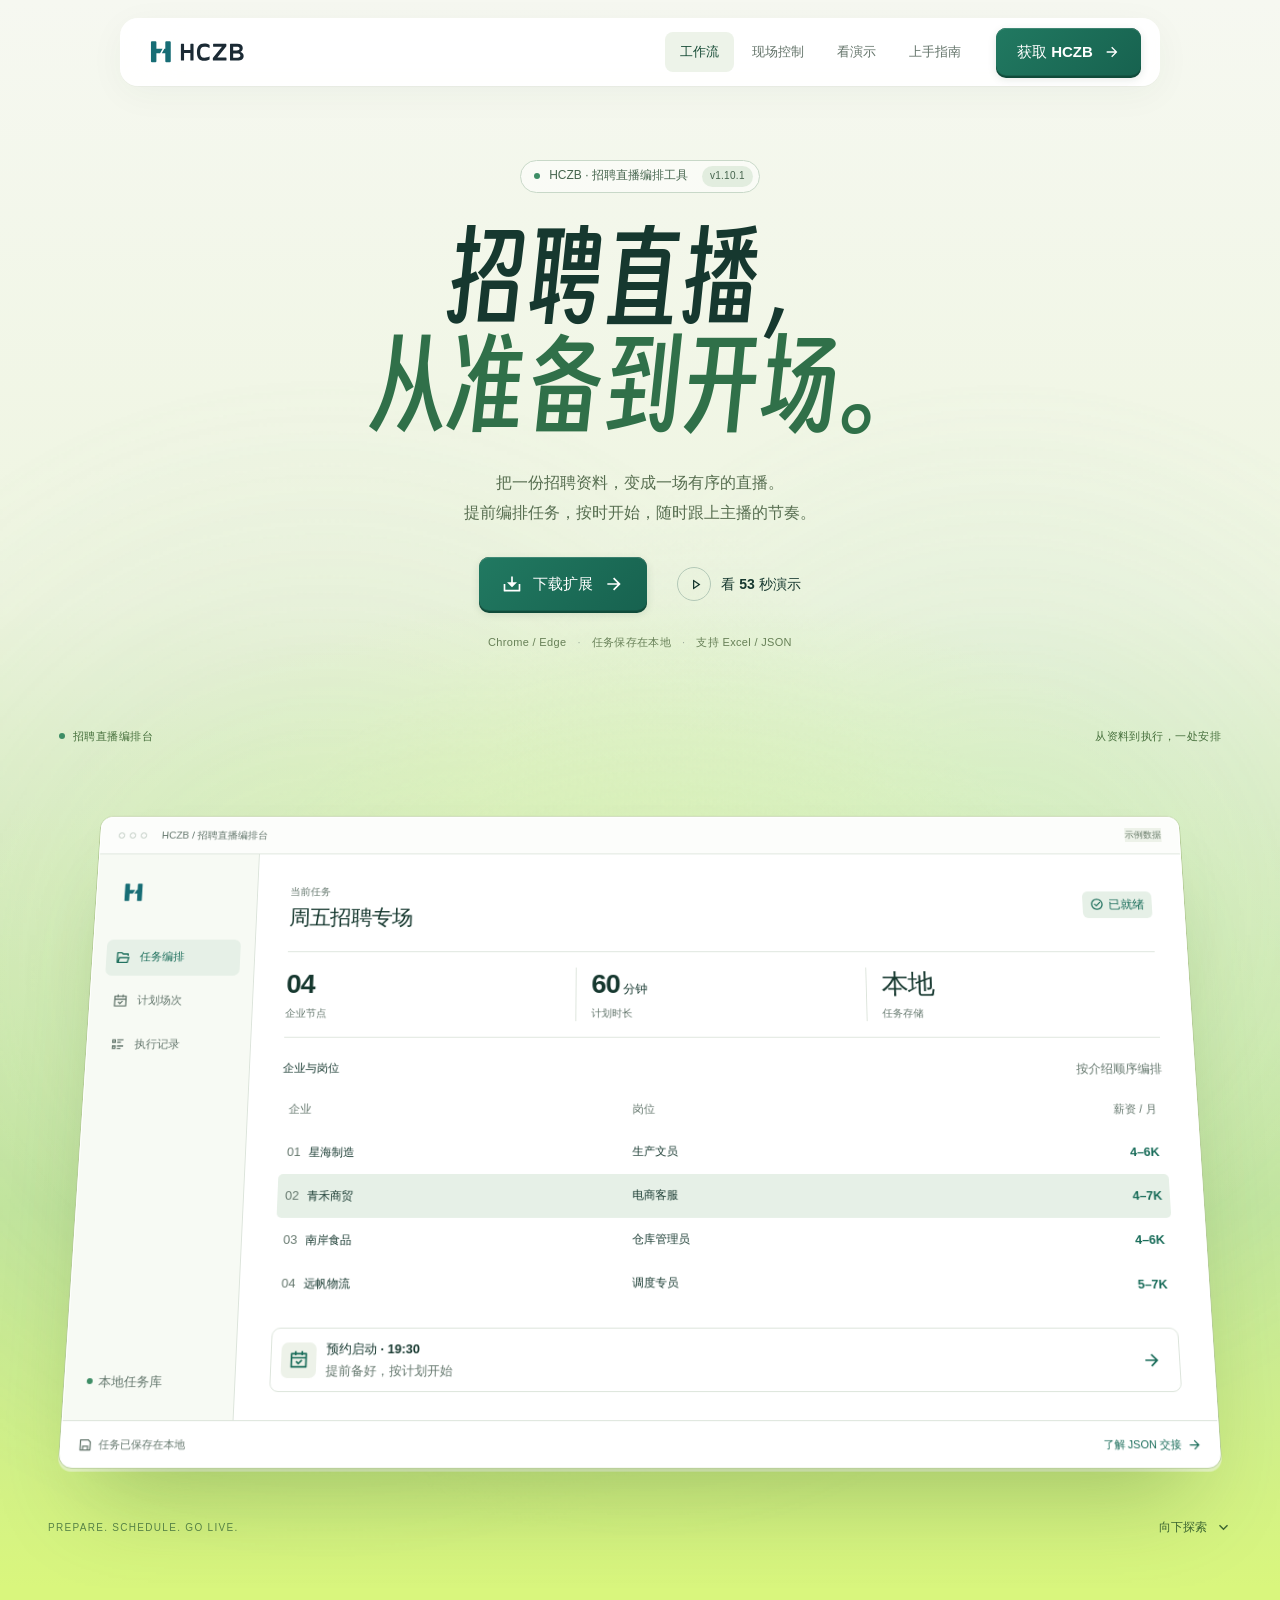
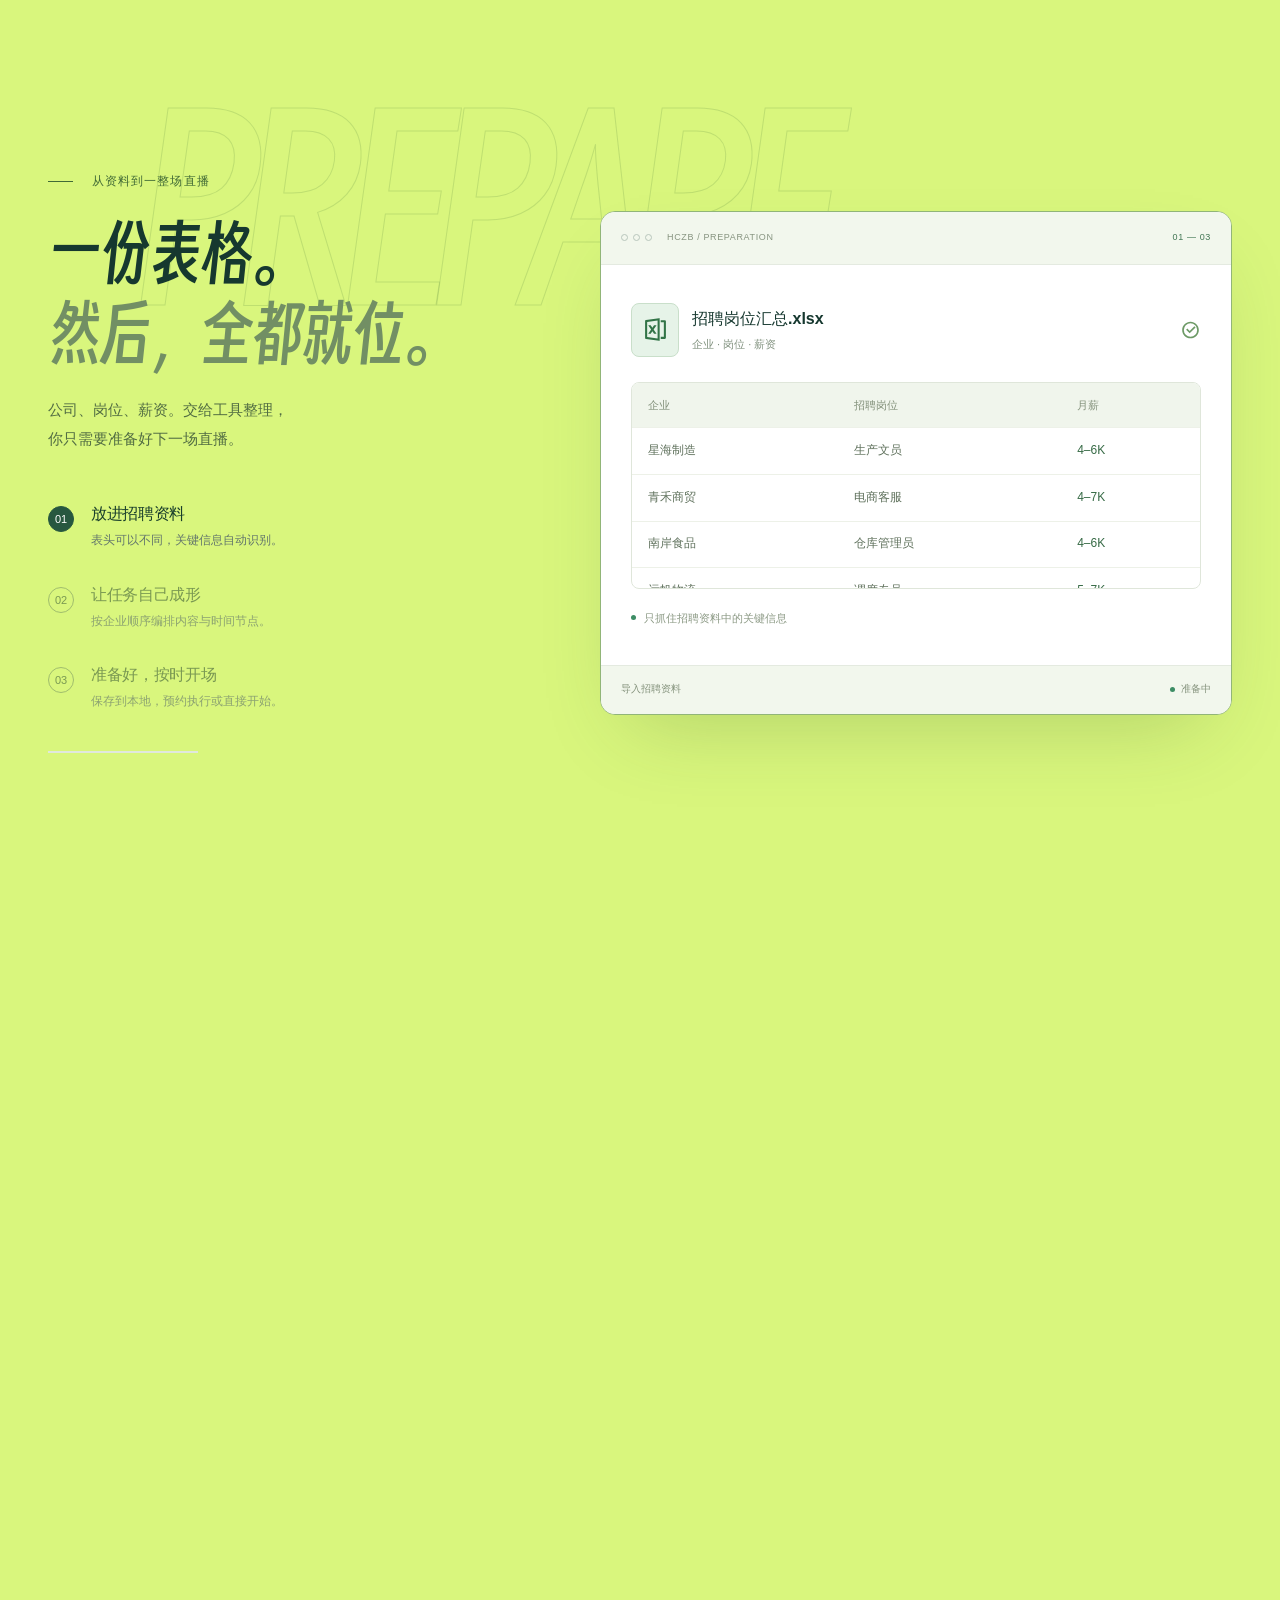
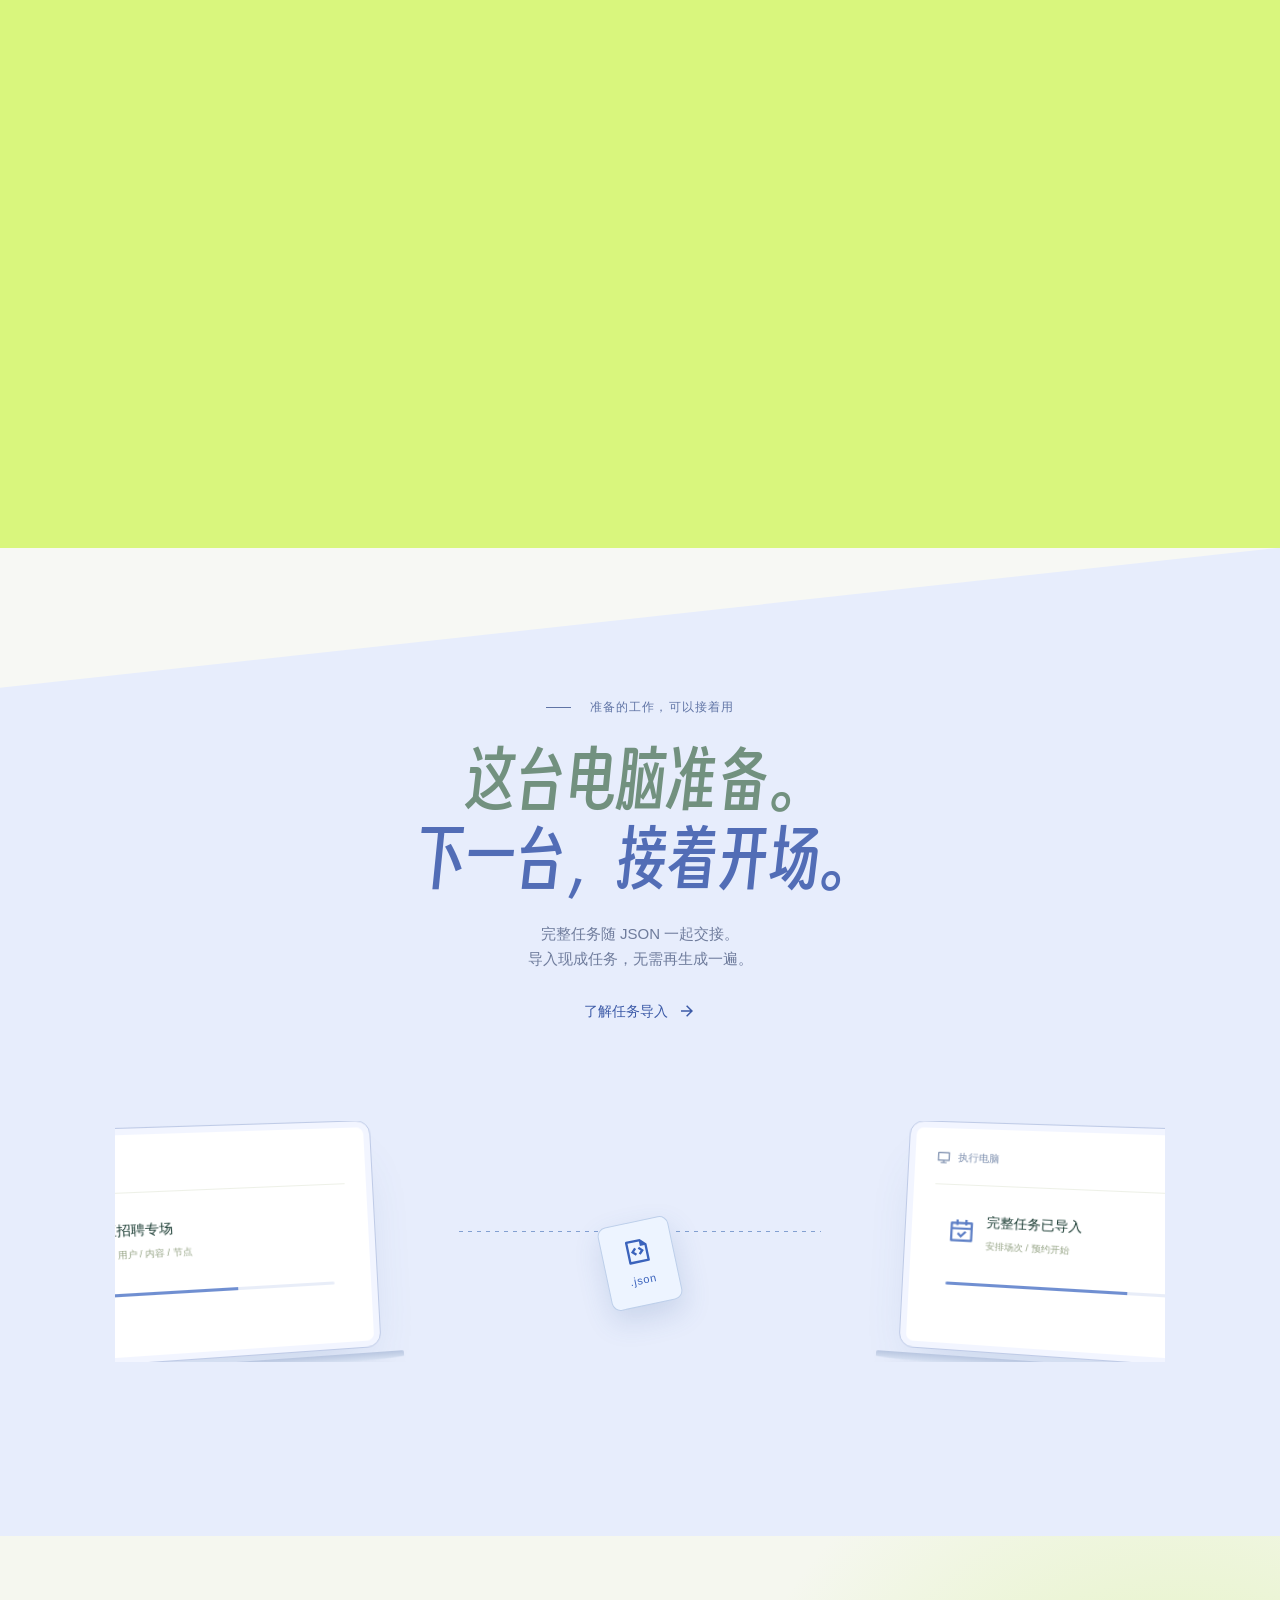
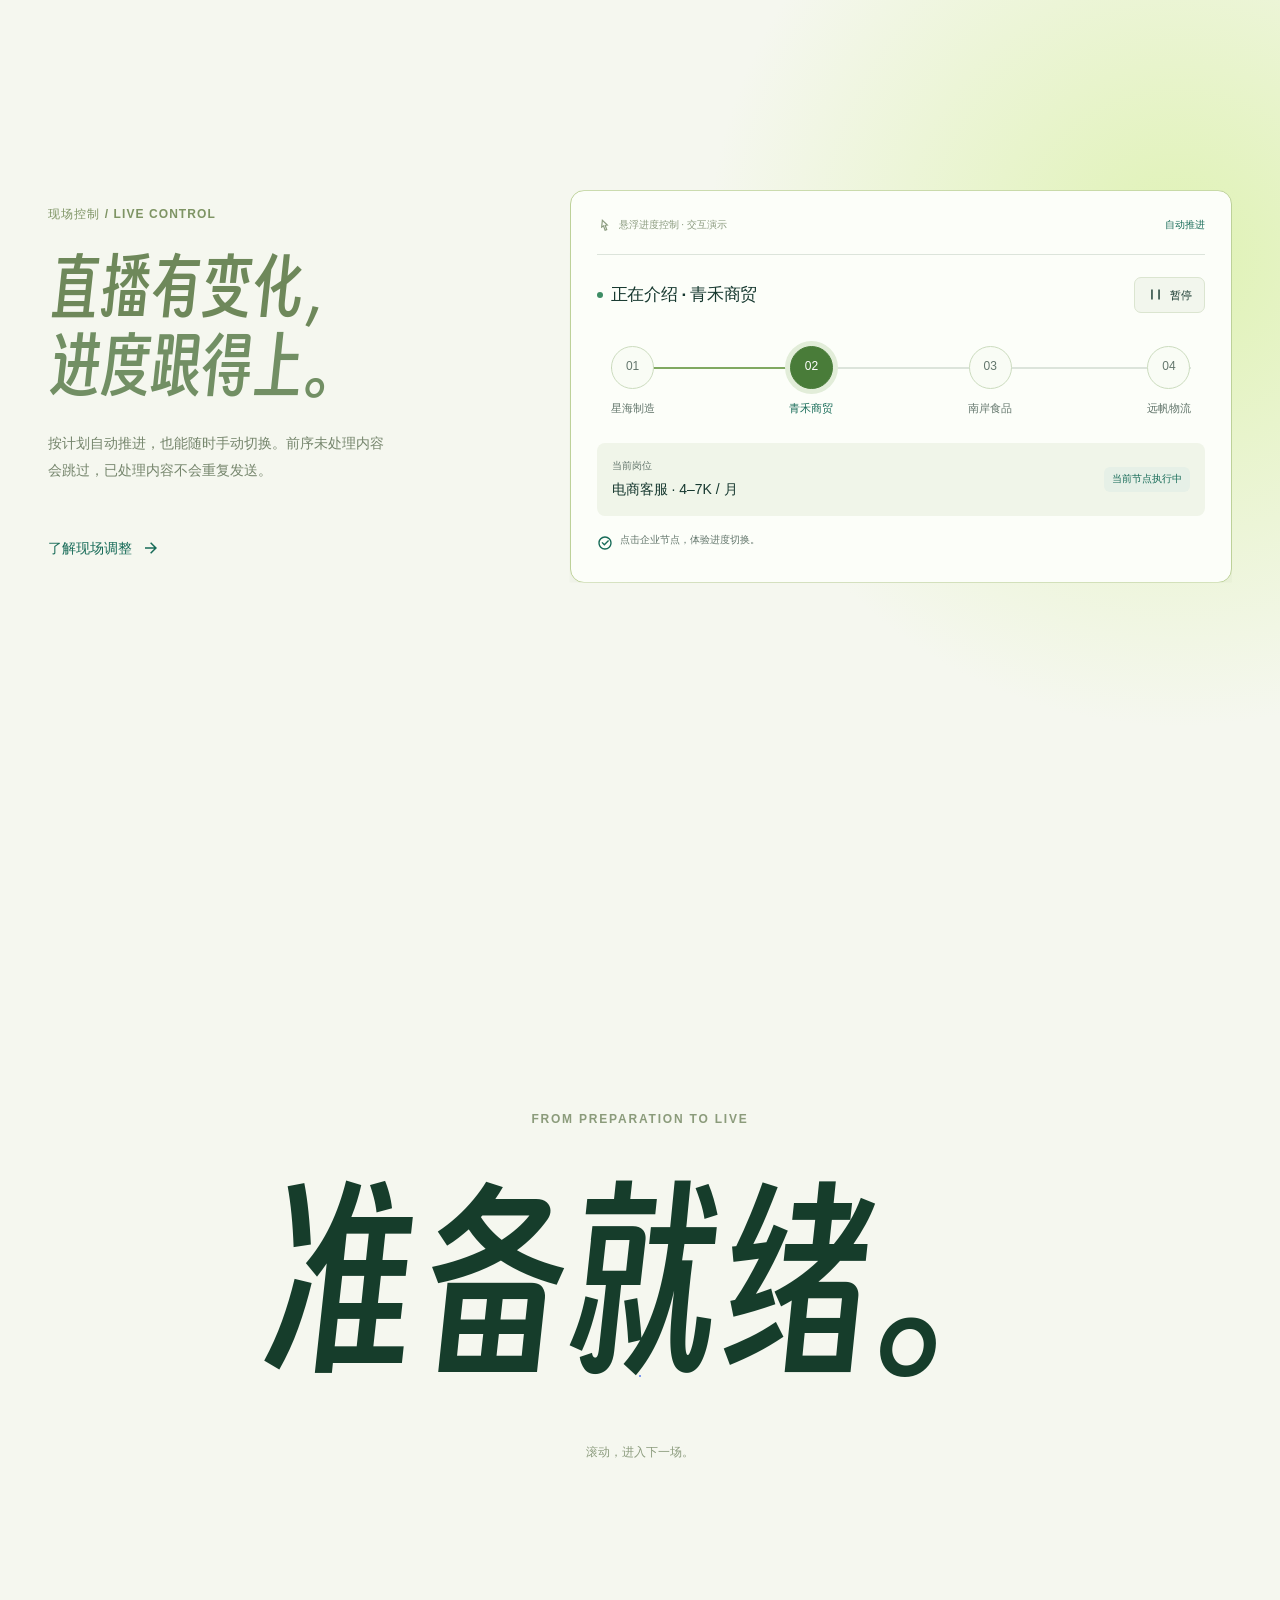
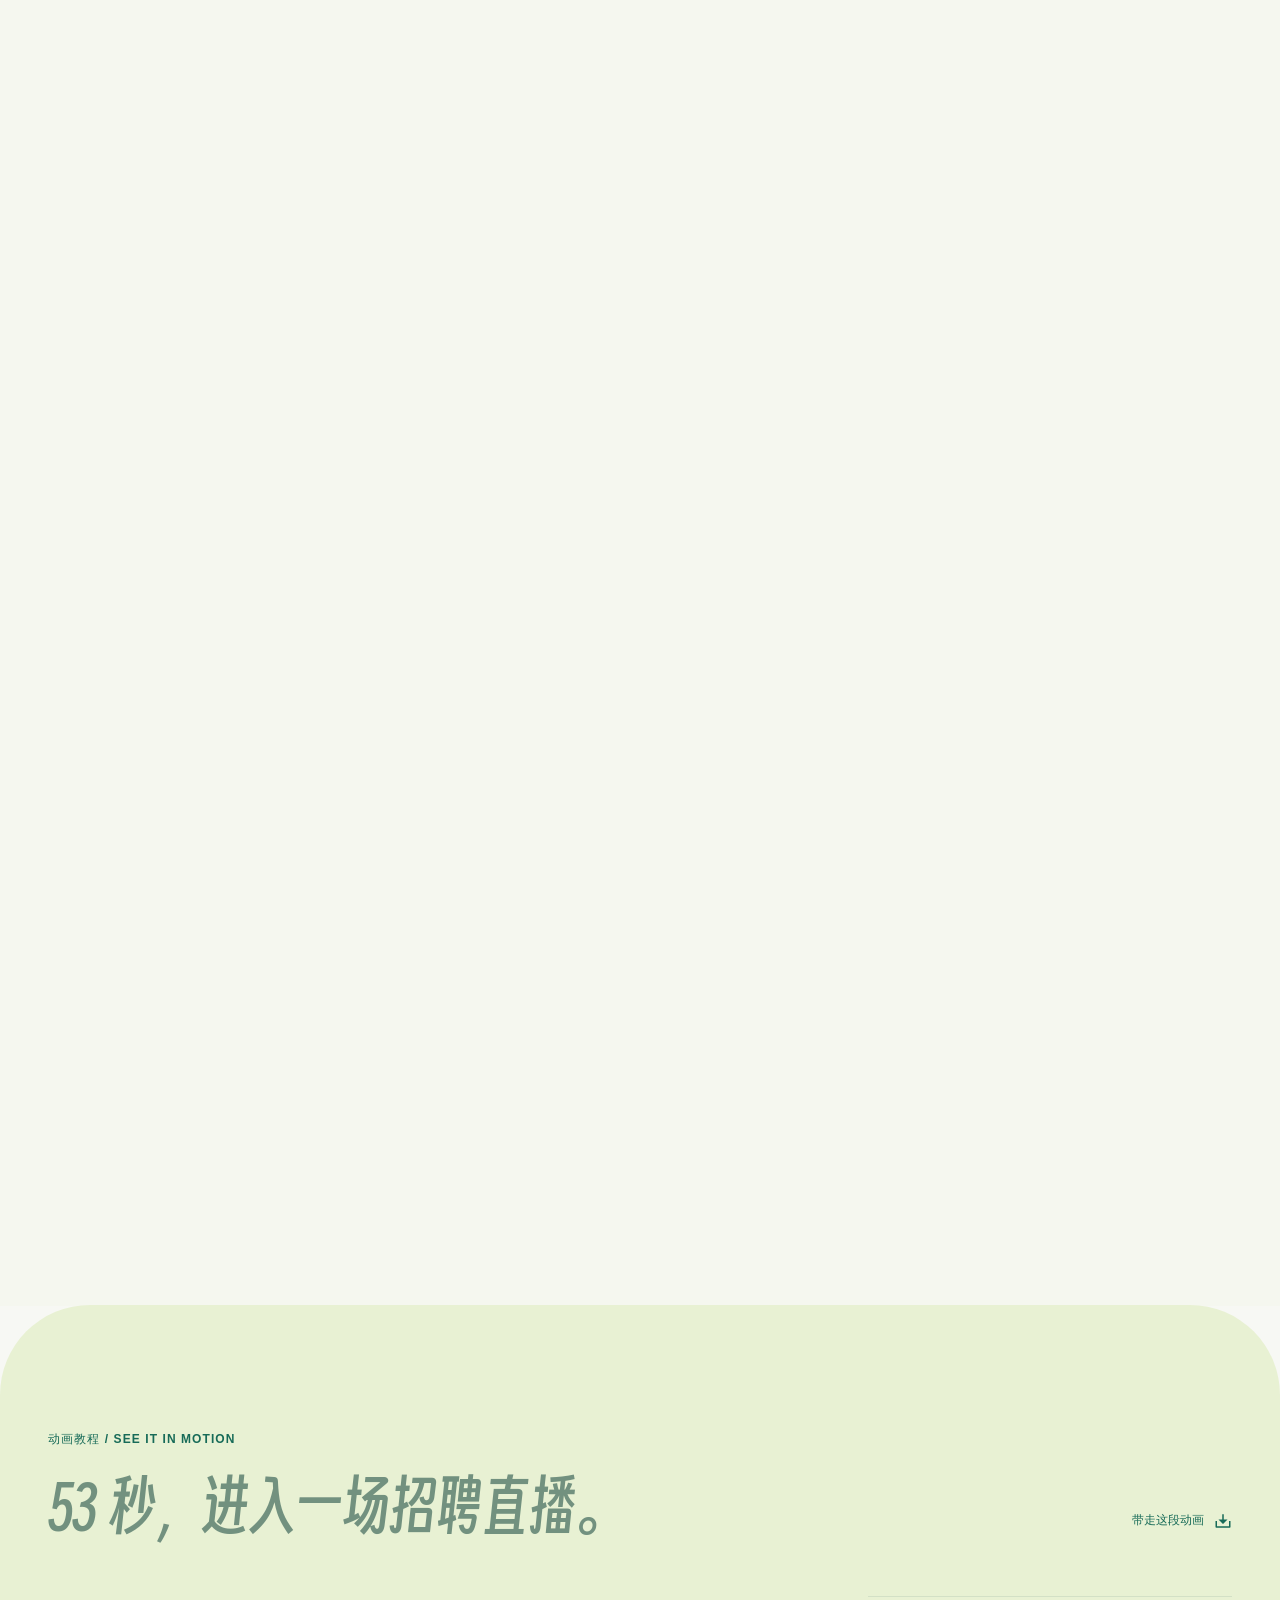
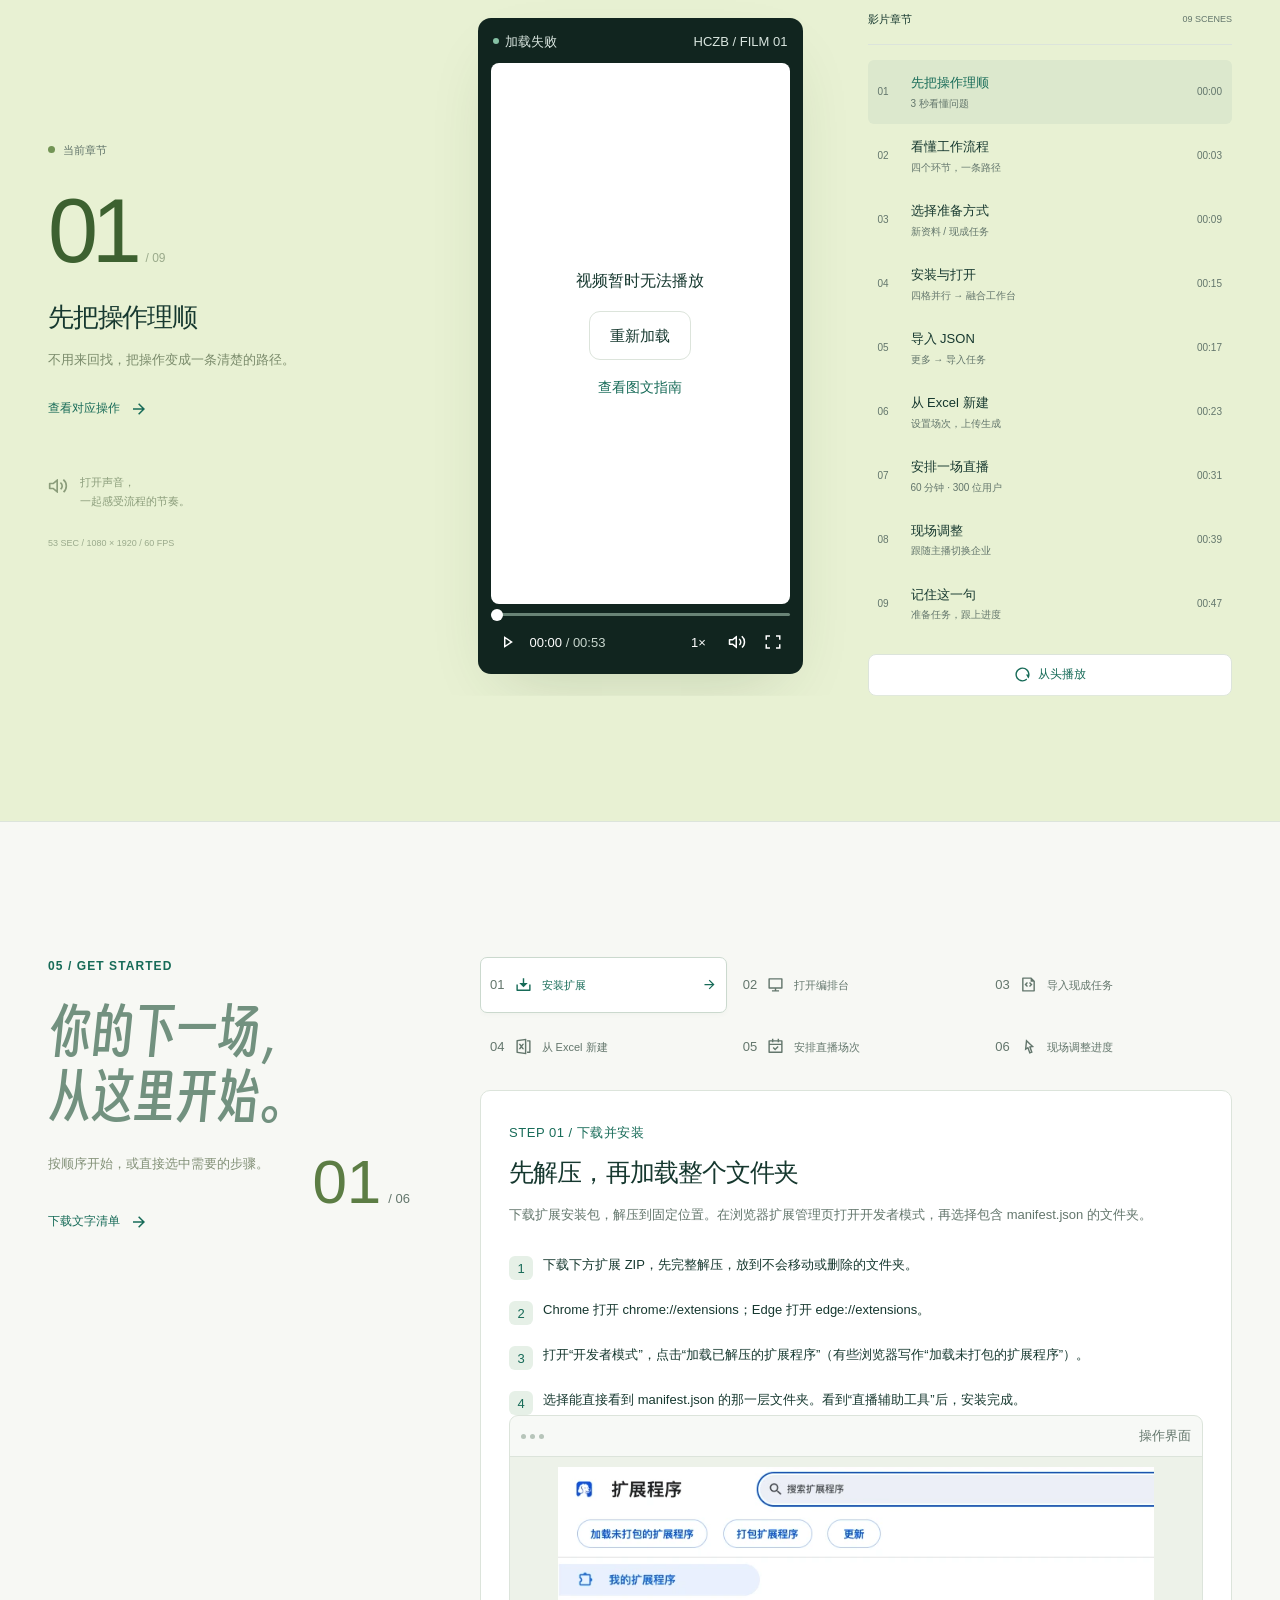
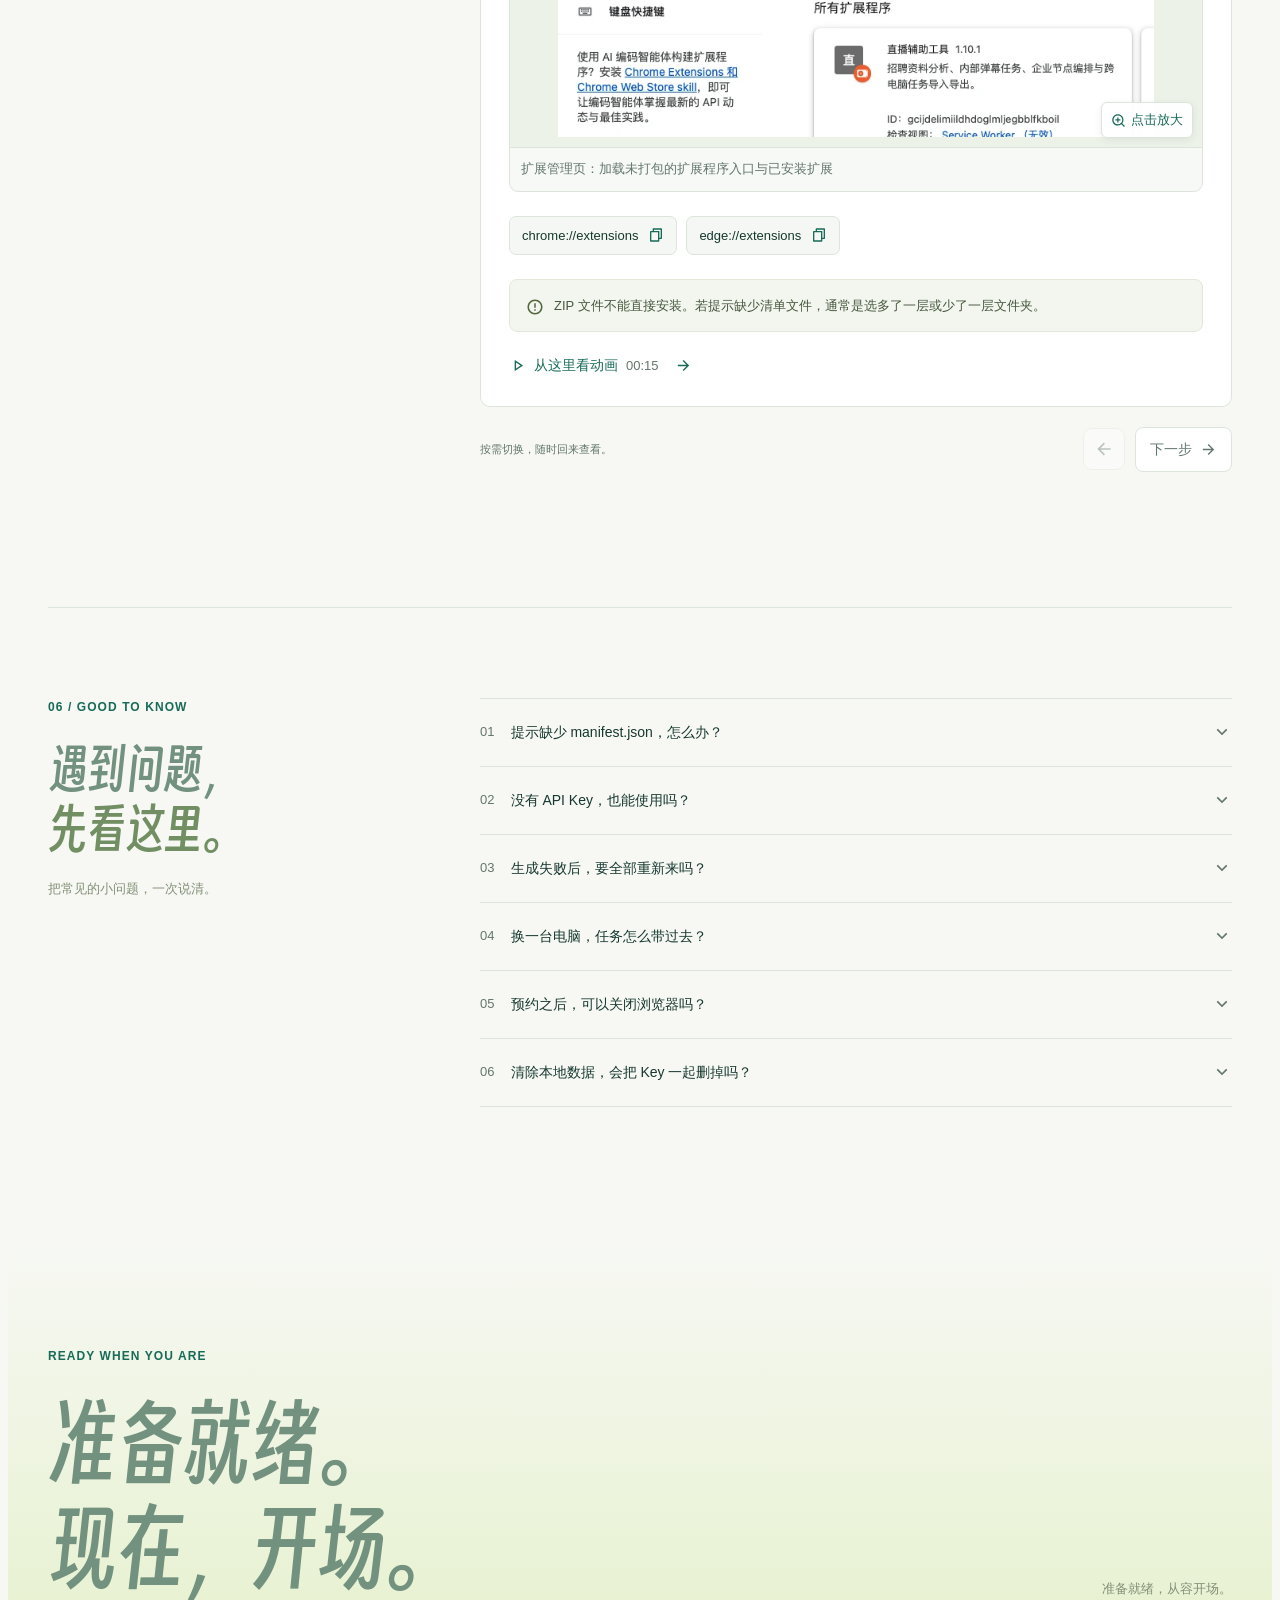
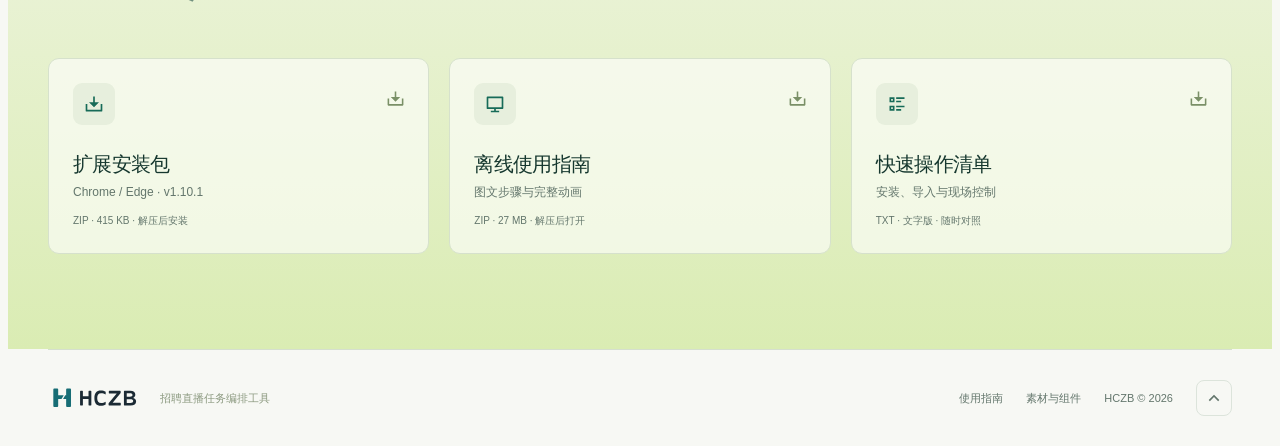
==== commit 6fc802bc: "Publish HCZB guide v1.11.1" ====
--- a/index.html
+++ b/index.html
@@ -1,27 +1,19 @@
 <!doctype html>
-<html lang="zh-CN">
-<head><meta charset="UTF-8"><meta name="viewport" content="width=device-width,initial-scale=1"><meta name="theme-color" content="#f5f4f9"><title>HCZB — 准备就绪，从容开场</title><meta name="description" content="HCZB 员工使用指南。下载安装、准备任务、安排场次，让招聘直播有序开始。"><link rel="icon" href="hczb-symbol.svg" type="image/svg+xml"><link rel="stylesheet" href="hczb-ee7df3ef2aad.css"></head>
+<html lang="zh-CN" data-type="software" data-motion="live">
+<head><meta charset="UTF-8"><meta name="viewport" content="width=device-width,initial-scale=1"><meta name="theme-color" content="#F7F8F4"><link rel="preload" href="SmileySans-Oblique.woff2" as="font" type="font/woff2" crossorigin><title>HCZB — 招聘直播任务编排工具</title><meta name="description" content="HCZB 招聘直播扩展。导入 Excel 或任务 JSON，按企业顺序准备内容、预约执行，并在直播现场切换进度。"><link rel="icon" href="hczb-symbol.svg" type="image/svg+xml"><meta name="site-kind" content="software"><meta name="page-type" content="software"><link rel="stylesheet" href="hczb-a3cb4e9ac393.css"></head>
 <body>
 <a class="skip-link" href="#guide">跳到使用指南</a>
-<header class="header"><div class="nav-shell"><a class="brand" href="#top" aria-label="HCZB 首页"><img src="hczb-logo.svg" width="126" height="40" alt="HCZB"><span class="brand-divider"></span><span class="brand-caption">使用指南</span></a><nav class="nav" id="main-nav" aria-label="主导航"><span class="nav-pill" aria-hidden="true"></span><a href="#features" class="active">功能概览</a><a href="#tutorial">动画教程</a><a href="#guide">使用指南</a></nav><a class="button button-dark nav-download" href="live-helper-v1.10.1.zip" download><span>下载扩展</span><i data-icon="download-2-line"></i></a><button class="icon-button menu-toggle" aria-label="展开导航" aria-expanded="false" aria-controls="main-nav"><i data-icon="menu-line"></i></button></div></header>
-<main id="top">
-<section class="hero wrap" aria-labelledby="hero-title"><div class="hero-copy"><div class="eyebrow"><span class="green-dot"></span>为每一场招聘直播，做好准备</div><h1 id="hero-title">准备就绪，<br><span>从容开场。</span></h1><p class="hero-lead">从第一份招聘资料，到一场有序的直播。<br>安装、编排、执行，一页带你上手。</p><div class="hero-actions"><a class="button button-dark button-large" href="live-helper-v1.10.1.zip" download><i data-icon="download-2-line"></i>下载扩展<span class="button-arrow">↗</span></a><a class="watch-link" href="#tutorial" data-watch="0"><span class="watch-icon"><i data-icon="play-line"></i></span>看 53 秒动画</a></div><div class="hero-meta"><span><i data-icon="checkbox-circle-line"></i>Chrome / Edge</span><span class="meta-dot">·</span><span>v1.10.1</span><span class="meta-dot">·</span><span>ZIP · 415 KB</span></div></div>
-<div class="hero-art" aria-label="资料、企业节点与预约启动的功能示意"><div class="art-aura"></div><div class="art-orbit orbit-one"></div><div class="art-orbit orbit-two"></div><div class="stage-scene"><div class="stage-floor floor-back"></div><div class="stage-floor floor-mid"></div><div class="stage-floor floor-front"></div><div class="glass-cube"><div class="cube-side"></div><div class="cube-top"></div><a class="cube-front" href="#tutorial" data-watch="0" aria-label="观看动画教程"><i data-icon="play-line"></i><span class="cube-shine"></span></a></div><div class="stage-spark spark-one">✦</div><div class="stage-spark spark-two">✧</div><span class="stage-dot dot-one"></span><span class="stage-dot dot-two"></span></div>
-<div class="float-card file-float"><span class="tile-icon tile-green"><i data-icon="file-excel-2-line"></i></span><div><small>从一份资料开始</small><strong>招聘岗位汇总表.xlsx</strong><span class="file-ready"><span class="green-dot"></span>资料已就绪</span></div><span class="file-badge">XLSX</span></div>
-<div class="float-card nodes-float"><div class="float-label"><span><i data-icon="building-4-line"></i>企业节点</span><span class="purple-label">有序编排</span></div><div class="node-line"><b>01</b><span class="node-line-title">第一家企业<small>岗位介绍</small></span><i data-icon="checkbox-circle-line"></i></div><div class="node-line current"><b>02</b><span class="node-line-title">第二家企业<small>正在进行</small></span><span class="mini-equalizer"><i></i><i></i><i></i></span></div><div class="node-line next"><b>03</b><span>下一家企业</span><span class="tiny-dot"></span></div></div>
-<div class="float-card schedule-float"><span class="tile-icon tile-purple"><i data-icon="calendar-check-line"></i></span><div><small>预约启动</small><strong>19:30 <span>准时开场</span></strong></div><span class="schedule-check"><i data-icon="checkbox-circle-line"></i></span></div><div class="art-caption"><span></span>提前准备 · 随时接管<span></span><small>功能示意</small></div></div></section>
-<div class="benefit-strip wrap"><span><i data-icon="folder-open-line"></i>一次安装，随时使用</span><span><i data-icon="save-line"></i>任务保存在本地</span><span><i data-icon="exchange-line"></i>JSON 跨电脑交接</span><a href="#guide">第一次使用？从这里开始<i data-icon="arrow-right-line"></i></a></div>
-<section id="features" class="features wrap section"><div class="section-heading"><div><div class="eyebrow section-kicker">01 / A LITTLE PREPARATION</div><h2>把准备留在开播前。</h2></div><p>资料、任务、现场节奏。<br>各就各位，就能从容一点。</p></div><div class="feature-grid"><article class="feature-card feature-primary"><div class="feature-top"><span class="tile-icon"><i data-icon="file-excel-2-line"></i></span><span class="caps">PREPARE</span></div><h3>一份资料，编排整场。</h3><p>上传招聘 Excel，整理企业、岗位与薪资，<br>按企业顺序生成任务，准备好再出发。</p><div class="pipeline-demo" aria-label="从Excel资料到企业任务的示意"><div class="demo-window-head"><span><i></i><i></i><i></i></span><small>任务编排</small><span class="demo-ready"><i data-icon="checkbox-circle-line"></i>已就绪</span></div><div class="pipeline-main"><div class="excel-sheet"><span class="excel-logo"><i data-icon="file-excel-2-line"></i></span><b>招聘资料</b><span class="sheet-grid"></span><small>公司 · 岗位 · 薪资</small></div><div class="pipeline-path"><span></span><i data-icon="arrow-right-line"></i><span></span></div><div class="pipeline-results"><div><span>01</span><b>企业与岗位</b><i data-icon="checkbox-circle-line"></i></div><div><span>02</span><b>用户与内容</b><i data-icon="checkbox-circle-line"></i></div><div><span>03</span><b>时间与节点</b><i data-icon="checkbox-circle-line"></i></div></div></div><div class="pipeline-footer"><span><span class="green-dot"></span>完整任务，自动保存在本地</span><span>100%</span></div></div><a href="#guide" class="text-link" data-guide="3">了解资料编排<i data-icon="arrow-right-line"></i></a></article>
-<article class="feature-card feature-transfer"><div class="feature-top"><span class="tile-icon"><i data-icon="exchange-line"></i></span><span class="caps">TAKE IT WITH YOU</span></div><h3>准备一次，换电脑也能用。</h3><p>导出完整任务 JSON，交给同事，或带到另一台电脑。</p><div class="transfer-demo"><span class="computer"><i data-icon="computer-line"></i><small>这台电脑</small></span><span class="transfer-line"></span><span class="json-file"><i data-icon="file-code-line"></i><b>JSON</b></span><span class="transfer-line"></span><span class="computer"><i data-icon="computer-line"></i><small>另一台电脑</small></span></div></article>
-<article class="feature-card feature-control"><div class="feature-top"><span class="tile-icon"><i data-icon="cursor-line"></i></span><span class="caps">STAY IN CONTROL</span></div><h3>直播节奏，随时接管。</h3><p>自动跟随计划，也能一键切换到主播正在介绍的企业。</p><div class="control-demo"><div class="control-demo-head"><span><span class="green-dot"></span><b id="demo-current">正在介绍 · 企业 02</b></span><button class="icon-button" id="demo-pause" aria-label="暂停进度演示" aria-pressed="false"><i data-icon="pause-line"></i></button></div><div class="demo-track"><span id="demo-progress"></span><button data-node="1" aria-label="演示切换到企业01">01</button><button data-node="2" class="active" aria-label="演示切换到企业02" aria-pressed="true">02</button><button data-node="3" aria-label="演示切换到企业03">03</button><button data-node="4" aria-label="演示切换到企业04">04</button></div><small>试试点击节点，感受现场切换。</small></div></article></div></section>
-<section id="tutorial" class="tutorial-section section"><div class="wrap"><div class="section-heading"><div><div class="eyebrow section-kicker">02 / WATCH THE FLOW</div><h2>让流程，先跑一遍。</h2></div><a class="text-link" href="tutorial.mp4" download="HCZB-53秒使用教程.mp4">带走这段动画<i data-icon="download-2-line"></i></a></div><div class="theater"><aside class="scene-description"><span class="current-eyebrow"><span class="purple-dot"></span>当前章节</span><div class="scene-numeral"><span id="scene-number">01</span><small>/ 09</small></div><h3 id="scene-title">先把操作理顺</h3><p id="scene-description">不用来回找，把操作变成一条清楚的路径。</p><a class="text-link" href="#guide" id="scene-guide">查看对应操作<i data-icon="arrow-right-line"></i></a><div class="theater-note"><i data-icon="volume-up-line"></i><span>打开声音，<br>一起感受流程的节奏。</span></div><span class="film-spec">53 SEC / 1080 × 1920 / 60 FPS</span></aside>
-<div class="video-shell" id="video-shell"><div class="player-top"><span><span class="green-dot"></span><span id="player-state">准备播放</span></span><b>HCZB / FILM 01</b></div><div class="video-frame"><video id="film" preload="metadata" playsinline src="tutorial.mp4" aria-label="HCZB安装与使用动画"></video><button class="big-play" id="big-play" aria-label="播放教程"><i data-icon="play-line"></i><span>开始观看</span></button></div><div class="video-controls"><input id="seek" type="range" min="0" max="53" step="0.1" value="0" aria-label="教程播放进度"><div class="control-row"><button class="icon-button" id="play" aria-label="播放教程"><i data-icon="play-line"></i></button><span class="time-label"><b id="time">00:00</b><span> / </span><span id="duration">00:53</span></span><span class="control-spacer"></span><button class="speed-button" id="speed" aria-label="播放速度1倍，点击切换">1×</button><button class="icon-button" id="volume" aria-label="静音"><i data-icon="volume-up-line"></i></button><button class="icon-button" id="fullscreen" aria-label="全屏观看"><i data-icon="fullscreen-line"></i></button></div></div><div class="video-error" id="video-error" hidden><p>视频暂时无法播放</p><button class="button" id="retry-video">重新加载</button><a href="#guide">查看图文指南</a></div></div>
-<aside class="chapter-panel"><div class="chapter-panel-title"><span>影片章节</span><small>09 SCENES</small></div><div id="chapters"></div><button class="replay-button" id="replay"><i data-icon="restart-line"></i>从头播放</button></aside></div></div></section>
-<section id="guide" class="guide-section section wrap"><div class="guide-intro"><div class="eyebrow section-kicker">03 / YOUR TURN</div><h2>现在，<br>轮到你了。</h2><p>不必记住所有步骤。<br>用到哪一步，就看哪一步。</p><div class="guide-counter"><span id="guide-count">01</span><small>/ 06</small></div><a class="text-link" href="快速开始.txt" download>下载文字清单<i data-icon="arrow-right-line"></i></a></div><div class="guide-main"><div class="guide-tabs" role="tablist" aria-label="六步操作指南" id="guide-tabs"></div><div class="guide-content" id="guide-content" role="tabpanel" tabindex="0"></div><div class="guide-pagination"><span>按需切换，随时回来查看。</span><div><button class="icon-button" id="previous-step" aria-label="上一步"><i data-icon="arrow-left-line"></i></button><button class="next-step" id="next-step">下一步<i data-icon="arrow-right-line"></i></button></div></div></div></section>
-<section id="faq" class="faq-section wrap section"><div><div class="eyebrow section-kicker">04 / GOOD TO KNOW</div><h2>卡住了？<br><span>这里有答案。</span></h2><p>把常见的小问题，一次说清。</p></div><div id="faq-list" class="faq-list"></div></section>
-<section class="closing wrap"><div class="closing-glow"></div><div><div class="eyebrow section-kicker">ALL SET. LET’S GO.</div><h2>下一场，准备开播。</h2><p>准备工作交给工具，把从容留给现场。</p><a class="button button-dark button-large" href="live-helper-v1.10.1.zip" download><i data-icon="download-2-line"></i>下载扩展<span class="button-arrow">↗</span></a><small>v1.10.1 · Chrome / Edge · 解压后安装</small></div><div class="download-toolbox" id="download-toolbox"></div></section>
+<header class="header"><div class="nav-shell"><a class="brand" href="#top" aria-label="HCZB 首页"><img src="hczb-logo.svg" width="112" height="36" alt="HCZB"></a><nav class="nav" id="main-nav" aria-label="页面导航"><span class="nav-pill" aria-hidden="true"></span><a href="#workflow" class="active">工作流</a><a href="#control">现场控制</a><a href="#tutorial">看演示</a><a href="#guide">上手指南</a></nav><a class="button button-dark nav-download" aria-label="下载扩展" href="live-helper-v1.10.1.zip" download><span>获取 HCZB</span><i data-icon="arrow-right-line"></i></a><button class="icon-button menu-toggle" aria-label="展开导航" aria-expanded="false" aria-controls="main-nav"><i data-icon="menu-line"></i></button></div></header>
+<main id="top" tabindex="-1">
+<section class="product-hero" aria-labelledby="hero-title"><div class="hero-atmosphere" aria-hidden="true"><canvas class="ambient-canvas"></canvas></div><div class="wrap hero-heading"><div class="hero-badge"><span class="green-dot"></span>HCZB · 招聘直播编排工具<span class="badge-version">v1.10.1</span></div><h1 id="hero-title"><span class="title-mask"><span>招聘直播，</span></span><span class="title-mask"><span>从准备到开场。</span></span></h1><p class="hero-lead">把一份招聘资料，变成一场有序的直播。<br>提前编排任务，按时开始，随时跟上主播的节奏。</p><div class="hero-actions"><a class="button button-dark button-large" href="live-helper-v1.10.1.zip" download><i data-icon="download-2-line"></i>下载扩展<i data-icon="arrow-right-line"></i></a><a class="hero-watch" href="#tutorial" data-watch="0"><span><i data-icon="play-line"></i></span>看 53 秒演示</a></div><p class="hero-meta">Chrome / Edge <span>·</span> 任务保存在本地 <span>·</span> 支持 Excel / JSON</p></div><div class="hero-device-wrap wrap"><div class="device-label"><span><span class="green-dot"></span>招聘直播编排台</span><span>从资料到执行，一处安排</span></div><div class="hero-device"><div class="workspace" aria-label="招聘直播编排台示意"><div class="workspace-chrome"><div class="window-dots" aria-hidden="true"><i></i><i></i><i></i></div><span>HCZB / 招聘直播编排台</span><span class="preview-label">示例数据</span></div><div class="workspace-body"><aside class="workspace-sidebar"><img src="hczb-symbol.svg" alt="" width="30" height="30"><span class="sidebar-active"><i data-icon="folder-open-line"></i><span>任务编排</span></span><span><i data-icon="calendar-check-line"></i><span>计划场次</span></span><span><i data-icon="list-check-2"></i><span>执行记录</span></span><div class="sidebar-bottom"><span class="green-dot"></span>本地任务库</div></aside><div class="workspace-main"><div class="workspace-title"><div><small>当前任务</small><h2>周五招聘专场</h2></div><span class="status-tag"><i data-icon="checkbox-circle-line"></i>已就绪</span></div><div class="workspace-stats"><div><b>04</b><span>企业节点</span></div><div><b>60<small> 分钟</small></b><span>计划时长</span></div><div><b>本地</b><span>任务存储</span></div></div><div class="workspace-table"><div class="table-title"><b>企业与岗位</b><span>按介绍顺序编排</span></div><div class="table-row table-head"><span>企业</span><span>岗位</span><span>薪资 / 月</span></div><div class="table-row"><span><em>01</em>星海制造</span><span>生产文员</span><strong>4–6K</strong></div><div class="table-row selected"><span><em>02</em>青禾商贸</span><span>电商客服</span><strong>4–7K</strong></div><div class="table-row"><span><em>03</em>南岸食品</span><span>仓库管理员</span><strong>4–6K</strong></div><div class="table-row"><span><em>04</em>远帆物流</span><span>调度专员</span><strong>5–7K</strong></div></div><div class="workspace-plan"><span class="plan-icon"><i data-icon="calendar-check-line"></i></span><div><b>预约启动 · 19:30</b><span>提前备好，按计划开始</span></div><a href="#guide" data-guide="4" aria-label="查看预约启动指南"><i data-icon="arrow-right-line"></i></a></div></div></div><div class="workspace-footer"><span><i data-icon="save-line"></i>任务已保存在本地</span><a href="#guide" data-guide="2">了解 JSON 交接<i data-icon="arrow-right-line"></i></a></div></div></div></div><div class="hero-bottom wrap"><span>PREPARE. SCHEDULE. GO LIVE.</span><a href="#workflow">向下探索<i data-icon="arrow-down-s-line"></i></a></div></section>
+<section class="workflow-section" id="workflow" aria-labelledby="workflow-title"><div class="workflow-sticky wrap"><div class="workflow-backtype" aria-hidden="true">PREPARE.</div><div class="workflow-copy"><p class="eyebrow"><span class="eyebrow-line"></span>从资料到一整场直播</p><h2 id="workflow-title" data-reveal="words">一份表格。<br><span>然后，全都就位。</span></h2><p class="workflow-intro">公司、岗位、薪资。交给工具整理，<br>你只需要准备好下一场直播。</p><ol class="workflow-steps"><li class="active" data-flow-step="0"><span>01</span><div><h3>放进招聘资料</h3><p>表头可以不同，关键信息自动识别。</p></div></li><li data-flow-step="1"><span>02</span><div><h3>让任务自己成形</h3><p>按企业顺序编排内容与时间节点。</p></div></li><li data-flow-step="2"><span>03</span><div><h3>准备好，按时开场</h3><p>保存到本地，预约执行或直接开始。</p></div></li></ol><div class="workflow-position"><span class="flow-progress"></span></div></div><div class="flow-visual" aria-label="上传招聘资料、自动编排和准备执行的滚动示意"><div class="flow-window-bar"><span class="window-dots"><i></i><i></i><i></i></span><span>HCZB / PREPARATION</span><span class="flow-step-count">01 — 03</span></div><div class="flow-panels"><div class="flow-panel flow-source"><div class="source-file"><span class="source-file-icon"><i data-icon="file-excel-2-line"></i></span><div><strong>招聘岗位汇总.xlsx</strong><span>企业 · 岗位 · 薪资</span></div><i data-icon="checkbox-circle-line"></i></div><div class="source-grid"><div><b>企业</b><b>招聘岗位</b><b>月薪</b></div><div><span>星海制造</span><span>生产文员</span><span>4–6K</span></div><div><span>青禾商贸</span><span>电商客服</span><span>4–7K</span></div><div><span>南岸食品</span><span>仓库管理员</span><span>4–6K</span></div><div><span>远帆物流</span><span>调度专员</span><span>5–7K</span></div></div><div class="flow-note"><span class="green-dot"></span>只抓住招聘资料中的关键信息</div></div><div class="flow-panel flow-arrange"><div class="flow-panel-heading"><span class="flow-orbit"><img src="hczb-symbol.svg" alt="" width="28" height="28"></span><div><small>资料已整理</small><h3>任务正在成形</h3></div><span class="status-tag">自动编排</span></div><div class="arrange-list"><div><span>01</span><strong>星海制造</strong><span>00:00 — 15:00</span><i data-icon="checkbox-circle-line"></i></div><div><span>02</span><strong>青禾商贸</strong><span>15:00 — 30:00</span><i data-icon="checkbox-circle-line"></i></div><div><span>03</span><strong>南岸食品</strong><span>30:00 — 45:00</span><i data-icon="checkbox-circle-line"></i></div><div><span>04</span><strong>远帆物流</strong><span>45:00 — 60:00</span><i data-icon="checkbox-circle-line"></i></div></div><p class="flow-note">示例场次 · 每家企业都有自己的节点</p></div><div class="flow-panel flow-ready"><span class="ready-orb"><i data-icon="checkbox-circle-line"></i></span><p class="ready-caption">本地任务已就绪</p><h3>周五招聘专场</h3><div class="ready-facts"><span><b>4</b>家企业</span><span><b>60</b>分钟</span><span><b>19:30</b>预约开始</span></div><div class="ready-timeline"><span></span><i></i><i></i><i></i><i></i></div><div class="ready-saved"><i data-icon="save-line"></i>已保存到本地 · 可导出 JSON</div></div></div><div class="flow-window-footer"><span class="flow-stage-label">导入招聘资料</span><span class="flow-stage-status"><span class="green-dot"></span>准备中</span></div></div></div></section>
+<section class="handoff-section wrap section" id="features"><div class="handoff-heading"><p class="eyebrow"><span class="eyebrow-line"></span>准备的工作，可以接着用</p><h2 data-reveal="words">这台电脑准备。<br><span>下一台，接着开场。</span></h2><p>完整任务随 JSON 一起交接。<br>导入现成任务，无需再生成一遍。</p><a class="text-link" href="#guide" data-guide="2">了解任务导入<i data-icon="arrow-right-line"></i></a></div><div class="handoff-visual" data-reveal="scene" aria-label="完整任务通过JSON从准备电脑交接到执行电脑"><div class="handoff-computer computer-prepare"><div class="mini-screen"><span><i data-icon="computer-line"></i>准备电脑</span><div class="mini-task"><i data-icon="checkbox-circle-line"></i><strong>周五招聘专场</strong><small>企业 / 用户 / 内容 / 节点</small></div><div class="mini-screen-line"></div></div><span class="computer-base"></span></div><div class="handoff-path"><span></span><div class="handoff-file"><i data-icon="file-code-line"></i><b>.json</b></div><span></span></div><div class="handoff-computer computer-execute"><div class="mini-screen"><span><i data-icon="computer-line"></i>执行电脑</span><div class="mini-task"><i data-icon="calendar-check-line"></i><strong>完整任务已导入</strong><small>安排场次 / 预约开始</small></div><div class="mini-screen-line"></div></div><span class="computer-base"></span></div></div></section>
+<section id="control" class="live-section section scroll-scene"><div class="wrap live-layout"><div class="live-copy"><div class="eyebrow section-kicker"><span class="section-number">03</span> 现场控制 / LIVE CONTROL</div><h2 data-reveal="words">直播有变化，<br><span>进度跟得上。</span></h2><p>按计划自动推进，也能随时手动切换。前序未处理内容会跳过，已处理内容不会重复发送。</p><a class="text-link" href="#guide" data-guide="5">了解现场调整<i data-icon="arrow-right-line"></i></a></div><div class="control-demo"><div class="demo-header"><span class="demo-label"><i data-icon="cursor-line"></i>悬浮进度控制 · 交互演示</span><span id="demo-mode">自动推进</span></div><div class="control-demo-head"><div><span class="green-dot"></span><b id="demo-current">正在介绍 · 青禾商贸</b></div><button class="demo-pause" id="demo-pause" aria-label="暂停进度演示" aria-pressed="false"><i data-icon="pause-line"></i><span>暂停</span></button></div><div class="demo-track"><span id="demo-progress"></span><button data-node="1" aria-label="演示切换到星海制造" aria-pressed="false"><b>01</b><span>星海制造</span></button><button data-node="2" class="active" aria-label="演示切换到青禾商贸" aria-pressed="true"><b>02</b><span>青禾商贸</span></button><button data-node="3" aria-label="演示切换到南岸食品" aria-pressed="false"><b>03</b><span>南岸食品</span></button><button data-node="4" aria-label="演示切换到远帆物流" aria-pressed="false"><b>04</b><span>远帆物流</span></button></div><div class="demo-detail" aria-live="polite"><div><small>当前岗位</small><strong id="demo-job">电商客服 · 4–7K / 月</strong></div><span class="status-tag" id="demo-status">当前节点执行中</span></div><p class="demo-feedback" id="demo-feedback"><i data-icon="checkbox-circle-line"></i><span>点击企业节点，体验进度切换。</span></p></div></div></section><section class="statement-section" aria-label="准备就绪，现在开场"><div class="statement-stage"><div class="statement-base"><p class="eyebrow">FROM PREPARATION TO LIVE</p><p class="statement-pre">准备就绪。</p><span>滚动，进入下一场。</span></div><div class="statement-portal"><span class="portal-index">HCZB / GO LIVE</span><p class="portal-title">现在，<br>开场。</p><span class="portal-footer">把准备留在开播前。把节奏交给你。</span></div><div class="portal-ring" aria-hidden="true"></div></div></section>
+<section id="tutorial" class="tutorial-section section"><div class="wrap"><div class="section-heading"><div><div class="eyebrow section-kicker"><span class="section-number">04</span> 动画教程 / SEE IT IN MOTION</div><h2>53 秒，进入一场招聘直播。</h2></div><a class="text-link" href="tutorial.mp4" download="HCZB-53秒使用教程.mp4">带走这段动画<i data-icon="download-2-line"></i></a></div><div class="theater"><aside class="scene-description"><span class="current-eyebrow"><span class="purple-dot"></span>当前章节</span><div class="scene-numeral"><span id="scene-number">01</span><small>/ 09</small></div><h3 id="scene-title">先把操作理顺</h3><p id="scene-description">不用来回找，把操作变成一条清楚的路径。</p><a class="text-link" href="#guide" id="scene-guide">查看对应操作<i data-icon="arrow-right-line"></i></a><div class="theater-note"><i data-icon="volume-up-line"></i><span>打开声音，<br>一起感受流程的节奏。</span></div><span class="film-spec">53 SEC / 1080 × 1920 / 60 FPS</span></aside>
+<div class="video-shell" id="video-shell"><div class="player-top"><span><span class="green-dot"></span><span id="player-state">准备播放</span></span><b>HCZB / FILM 01</b></div><div class="video-frame"><video id="film" preload="metadata" poster="image-tutorial-poster.webp" playsinline src="tutorial.mp4" aria-label="HCZB安装与使用动画"></video><button class="big-play" id="big-play" aria-label="播放教程"><i data-icon="play-line"></i><span>开始观看</span></button></div><div class="video-controls"><input id="seek" type="range" min="0" max="53" step="0.1" value="0" aria-label="教程播放进度"><div class="control-row"><button class="icon-button" id="play" aria-label="播放教程"><i data-icon="play-line"></i></button><span class="time-label"><b id="time">00:00</b><span> / </span><span id="duration">00:53</span></span><span class="control-spacer"></span><button class="speed-button" id="speed" aria-label="播放速度1倍，点击切换">1×</button><button class="icon-button" id="volume" aria-label="静音"><i data-icon="volume-up-line"></i></button><button class="icon-button" id="fullscreen" aria-label="全屏观看"><i data-icon="fullscreen-line"></i></button></div></div><div class="video-error" id="video-error" hidden><p>视频暂时无法播放</p><button class="button" id="retry-video">重新加载</button><a href="#guide">查看图文指南</a></div></div>
+<aside class="chapter-panel"><div class="chapter-panel-title"><span>影片章节</span><small>09 SCENES</small></div><div id="chapters"></div><button class="replay-button" id="replay"><i data-icon="restart-line"></i>从头播放</button></aside></div></div></section><section id="guide" class="guide-section section wrap"><div class="guide-intro"><div class="eyebrow section-kicker">05 / GET STARTED</div><h2>你的下一场，<br>从这里开始。</h2><p>按顺序开始，或直接选中需要的步骤。</p><div class="guide-counter"><span id="guide-count">01</span><small>/ 06</small></div><a class="text-link" href="快速开始.txt" download>下载文字清单<i data-icon="arrow-right-line"></i></a></div><div class="guide-main"><div class="guide-tabs" role="tablist" aria-label="六步操作指南" id="guide-tabs"></div><div class="guide-content" id="guide-content" role="tabpanel" tabindex="0"></div><div class="guide-pagination"><span>按需切换，随时回来查看。</span><div><button class="icon-button" id="previous-step" aria-label="上一步"><i data-icon="arrow-left-line"></i></button><button class="next-step" id="next-step">下一步<i data-icon="arrow-right-line"></i></button></div></div></div></section><section id="faq" class="faq-section wrap section"><div><div class="eyebrow section-kicker">06 / GOOD TO KNOW</div><h2>遇到问题，<br><span>先看这里。</span></h2><p>把常见的小问题，一次说清。</p></div><div id="faq-list" class="faq-list"></div></section><section class="closing wrap" id="downloads"><div class="download-heading"><div><div class="eyebrow section-kicker">READY WHEN YOU ARE</div><h2>准备就绪。<br>现在，开场。</h2></div><p>准备就绪，从容开场。</p></div><div class="download-list"><a href="live-helper-v1.10.1.zip" download class="download-entry" aria-label="下载扩展安装包"><span class="download-icon"><i data-icon="download-2-line"></i></span><div><h3>扩展安装包</h3><p>Chrome / Edge · v1.10.1</p><small>ZIP · 415 KB · 解压后安装</small></div><i data-icon="download-2-line"></i></a><a href="https://github.com/KIspar/HCZB/releases/download/guide-v1.11.1/staff-guide-offline.zip" download class="download-entry" aria-label="下载离线使用指南"><span class="download-icon"><i data-icon="computer-line"></i></span><div><h3>离线使用指南</h3><p>图文步骤与完整动画</p><small>ZIP · 27 MB · 解压后打开</small></div><i data-icon="download-2-line"></i></a><a href="快速开始.txt" download class="download-entry" aria-label="下载快速操作清单"><span class="download-icon"><i data-icon="list-check-2"></i></span><div><h3>快速操作清单</h3><p>安装、导入与现场控制</p><small>TXT · 文字版 · 随时对照</small></div><i data-icon="download-2-line"></i></a></div></section>
 </main>
-<footer class="footer wrap"><a href="#top" class="brand"><img src="hczb-logo.svg" width="110" height="36" alt="HCZB"><span>让每一次开场，更从容。</span></a><div><a href="#guide">使用指南</a><a href="credits.html" target="_blank" rel="noopener">素材与组件</a><span>HCZB © 2026</span><a href="#top" class="to-top" aria-label="回到顶部"><i data-icon="arrow-up-s-line"></i></a></div></footer>
+<footer class="footer wrap"><a href="#top" class="brand"><img src="hczb-logo.svg" width="110" height="36" alt="HCZB"><span>招聘直播任务编排工具</span></a><div><a href="#guide">使用指南</a><a href="credits.html" target="_blank" rel="noopener">素材与组件</a><span>HCZB © 2026</span><a href="#top" class="to-top" aria-label="回到顶部"><i data-icon="arrow-up-s-line"></i></a></div></footer>
 <dialog id="image-dialog" aria-label="操作界面大图"><button class="icon-button dialog-close" aria-label="关闭大图"><i data-icon="close-line"></i></button><img id="dialog-image" alt=""><p id="dialog-caption"></p></dialog><div class="toast" role="status" id="toast" hidden><i data-icon="checkbox-circle-line"></i><span></span><button class="icon-button" aria-label="关闭提示"><i data-icon="close-line"></i></button></div>
-<script defer src="hczb-d26309c10a90.js"></script>
+<script defer src="hczb-1fbfa5f325d9.js"></script>
 </body></html>
--- a/hczb-a3cb4e9ac393.css
+++ b/hczb-a3cb4e9ac393.css
@@ -0,0 +1,258 @@
+/* HCZB — one readable, light system. */
+:root{color-scheme:light;--bg:#f6f7f5;--surface:#fff;--ink:#18231f;--muted:#56635d;--accent:#176b58;--accent-dark:#105342;--selected:#e7f1ec;--line:#dce3dd;--soft:#eef1ec;--radius:12px;--ease:cubic-bezier(.22,1,.36,1);font-family:Inter,-apple-system,BlinkMacSystemFont,"Segoe UI","PingFang SC","Microsoft YaHei",sans-serif;color:var(--ink);font-synthesis:none}
+*{box-sizing:border-box}html{scroll-behavior:smooth;scroll-padding-top:108px}body{margin:0;background:var(--bg);font-size:16px;line-height:1.65;-webkit-font-smoothing:antialiased}button,input{font:inherit}button,a,input{-webkit-tap-highlight-color:transparent}button{cursor:pointer}button{color:inherit}a{color:inherit;text-decoration:none}button{border:0}button:disabled{opacity:.4;cursor:default}img,video{display:block;max-width:100%}h1,h2,h3,p,figure{margin:0}h1,h2,h3{font-weight:650;line-height:1.25;letter-spacing:-.045em}h2{font-size:clamp(32px,3.2vw,44px)}h3{font-size:23px}p{color:var(--muted)}small{font-size:13px}b,strong{font-weight:600}i[data-icon]{display:inline-flex;align-items:center;justify-content:center;width:20px;height:20px;flex-shrink:0;font-style:normal}i[data-icon] svg{width:100%;height:100%;fill:currentColor}a,button,input{outline-offset:5px}a:focus-visible,button:focus-visible,input:focus-visible,[tabindex]:focus-visible{outline:3px solid #2a8a6f}::selection{background:#c5e4d5;color:#142a20}[hidden]{display:none!important}.wrap,.nav-shell{width:min(1240px,calc(100% - 96px));margin-inline:auto}.section{padding-block:104px}.section-heading{display:flex;justify-content:space-between;align-items:flex-end;gap:32px;margin-bottom:48px}.section-heading p{max-width:330px}.eyebrow{display:flex;align-items:center;gap:9px;color:var(--accent);font-size:14px;font-weight:550;letter-spacing:.02em;margin-bottom:22px}.section-kicker{font-size:13px;letter-spacing:.06em;margin-bottom:16px}.green-dot,.purple-dot{display:inline-block;flex-shrink:0;width:7px;height:7px;border-radius:50%;background:var(--accent)}.text-link{display:inline-flex;align-items:center;gap:10px;font-size:15px;font-weight:550;color:var(--accent);min-height:40px}.text-link i{transition:transform .2s var(--ease);width:18px;height:18px}.text-link:hover i{transform:translateX(4px)}.text-link:hover{text-decoration:underline;text-underline-offset:5px}.icon-button{display:inline-flex;align-items:center;justify-content:center;width:42px;height:42px;border:1px solid transparent;border-radius:9px;background:transparent;transition:background .18s,transform .18s}.icon-button:hover{background:var(--soft)}.icon-button:active{transform:scale(.94)}.button{display:inline-flex;align-items:center;justify-content:center;gap:12px;padding:13px 20px;border:1px solid var(--line);border-radius:10px;font-size:15px;font-weight:550;line-height:1.4;background:var(--surface)}.button-dark{background:var(--accent);color:#fff;border-color:var(--accent)}.button-large{padding:17px 24px}.skip-link{position:fixed;top:8px;left:12px;padding:10px 16px;z-index:100;background:white;transform:translateY(-150%);border:2px solid var(--accent);border-radius:8px}.skip-link:focus{transform:translateY(0)}
+/* Shared edges and a quiet moving navigation highlight. */
+.header{height:88px;position:sticky;top:0;z-index:25;background:#f6f7f5ed;backdrop-filter:blur(18px);border-bottom:1px solid #dce3dd80}.nav-shell{display:flex;align-items:center;height:100%;gap:28px}.brand{display:flex;align-items:center;gap:17px;flex-shrink:0}.brand img{width:112px;height:auto}.brand-divider{height:23px;width:1px;background:var(--line)}.brand-caption{color:var(--muted);font-size:14px}.nav{position:relative;display:flex;gap:4px;margin-left:auto;border:1px solid var(--line);padding:4px;background:#fff8;border-radius:12px;isolation:isolate}.nav a{font-size:14px;padding:8px 16px;z-index:1;position:relative;border-radius:8px;color:var(--muted)}.nav a.active{color:var(--ink)}.nav-pill{height:calc(100% - 8px);position:absolute;left:0;top:4px;border-radius:8px;background:var(--selected);transition:width .25s var(--ease),transform .3s var(--ease);z-index:0}.menu-toggle{display:none}
+/* Hero is the product, not a decorative play button. */
+.hero{min-height:680px;display:grid;grid-template-columns:.84fr 1.35fr;gap:60px;align-items:center;padding-block:68px 80px}.hero-copy{animation:arrive .7s var(--ease) both}.hero h1{font-size:clamp(42px,4vw,58px);line-height:1.18;letter-spacing:-.065em}.hero h1 span{color:var(--accent)}.hero-lead{font-size:17px;line-height:1.85;max-width:380px;margin-top:25px}.hero-actions{display:flex;align-items:center;gap:23px;flex-wrap:wrap;margin-top:32px}.hero-meta{margin-top:22px;font-size:13px;color:var(--muted);display:flex;flex-wrap:wrap;gap:10px}.workspace{min-width:0;overflow:hidden;border-radius:16px;background:var(--surface);border:1px solid #cdd8d0;box-shadow:0 25px 65px -35px #1b462e55,0 3px 8px #1b462e07;animation:arrive .85s .1s var(--ease) both}.workspace-chrome{height:46px;display:flex;align-items:center;gap:16px;padding:0 18px;border-bottom:1px solid var(--line);background:#f9fbf9;font-size:13px;color:var(--muted)}.window-dots{display:flex;gap:5px}.window-dots i{width:7px;height:7px;border:1px solid #b8c6bc;border-radius:50%}.preview-label{margin-left:auto;font-size:13px}.workspace-body{display:flex;min-height:390px}.workspace-sidebar{width:116px;flex-shrink:0;display:flex;flex-direction:column;gap:8px;background:#f8faf7;border-right:1px solid var(--line);padding:22px 10px 16px;font-size:13px;color:var(--muted)}.workspace-sidebar>img{margin:0 0 18px 12px}.workspace-sidebar>span{display:flex;align-items:center;gap:7px;padding:9px 8px;border-radius:7px;white-space:nowrap}.workspace-sidebar i{width:16px;height:16px}.workspace-sidebar .sidebar-active{color:var(--accent);background:var(--selected);font-weight:550}.sidebar-bottom{margin-top:auto;font-size:13px;display:flex;align-items:center;gap:6px;padding:0 8px}.workspace-main{flex:1;padding:24px;min-width:0}.workspace-title{display:flex;justify-content:space-between;align-items:center;gap:10px}.workspace-title small{color:var(--muted)}.workspace-title h2{font-size:21px;margin-top:4px;letter-spacing:-.02em}.status-tag{display:inline-flex;align-items:center;gap:5px;background:var(--selected);color:var(--accent);font-size:13px;border-radius:6px;padding:4px 8px;white-space:nowrap}.status-tag i{width:15px;height:15px}.workspace-stats{display:grid;grid-template-columns:1fr 1fr 1fr;margin:24px 0;border-block:1px solid var(--line);padding:15px 0}.workspace-stats>div{display:flex;flex-direction:column;padding-left:16px;border-right:1px solid var(--line)}.workspace-stats>div:first-child{padding-left:0}.workspace-stats>div:last-child{border:0}.workspace-stats b{font-size:24px;line-height:1.3;letter-spacing:-.03em}.workspace-stats b small{font-size:13px;letter-spacing:0;font-weight:400}.workspace-stats span{font-size:13px;color:var(--muted);margin-top:3px}.table-title{display:flex;justify-content:space-between;align-items:center;font-size:14px;margin-bottom:12px}.table-title>span{font-size:13px;color:var(--muted)}.table-row{display:grid;grid-template-columns:1.2fr 1.1fr .75fr;gap:10px;padding:11px 8px;font-size:13px;align-items:center;border-radius:5px}.table-row>span{min-width:0;white-space:nowrap}.table-row em{font-style:normal;font-size:13px;color:var(--muted);margin-right:9px;font-variant-numeric:tabular-nums}.table-row>strong{text-align:right;font-size:13px;color:var(--accent)}.table-head{color:var(--muted);padding-block:0 8px}.table-head>span:last-child{text-align:right}.table-row.selected{background:var(--selected)}.workspace-plan{margin-top:18px;border:1px solid var(--line);border-radius:9px;padding:10px;display:flex;gap:10px;align-items:center}.plan-icon{background:var(--soft);width:36px;height:36px;border-radius:7px;display:grid;place-items:center;color:var(--accent)}.workspace-plan>div{display:flex;flex-direction:column}.workspace-plan b{font-size:13px}.workspace-plan>div>span{font-size:13px;color:var(--muted)}.workspace-plan>a{display:grid;place-items:center;width:36px;height:36px;margin-left:auto;border-radius:6px;color:var(--accent)}.workspace-plan>a:hover{background:var(--selected)}.workspace-footer{display:flex;align-items:center;justify-content:space-between;border-top:1px solid var(--line);padding:12px 18px;color:var(--muted);font-size:13px;gap:12px}.workspace-footer>span,.workspace-footer>a{display:flex;align-items:center;gap:6px}.workspace-footer i{width:15px;height:15px}.workspace-footer>a{color:var(--accent)}.benefit-strip{display:flex;gap:28px;align-items:center;justify-content:space-between;padding:24px 0;border-block:1px solid var(--line);font-size:14px;color:var(--muted)}.benefit-strip>span,.benefit-strip>a{display:flex;align-items:center;gap:10px}.benefit-strip i{color:var(--accent);width:19px;height:19px}.benefit-strip>a{font-weight:550;color:var(--accent)}
+/* Two clear preparation routes, not three generic feature cards. */
+.preparation-paths{display:grid;grid-template-columns:1fr 1fr;border-top:1px solid var(--line);border-bottom:1px solid var(--line)}.preparation-path{display:flex;gap:24px;padding:38px 40px 38px 0}.preparation-path+.preparation-path{border-left:1px solid var(--line);padding-left:40px;padding-right:0}.path-number{font-size:48px;color:#b8c7bd;font-weight:400;line-height:1}.path-content{flex:1;min-width:0}.file-type{display:flex;gap:7px;align-items:center;font-size:13px;letter-spacing:.08em;color:var(--accent);margin-bottom:18px}.file-type i{width:18px;height:18px}.path-content h3{margin-bottom:14px}.path-content p{max-width:420px;font-size:16px}.path-steps{list-style:none;margin:28px 0 22px;padding:0;display:flex;flex-wrap:wrap;gap:8px;font-size:13px;color:var(--ink)}.path-steps li{display:flex;align-items:center;gap:8px}.path-steps li+li::before{content:'→';color:var(--accent)}.path-content>small{display:block;color:var(--muted);margin-top:8px}
+/* One purposeful interactive moment. */
+.live-section{background:#eaf0e9;border-block:1px solid #dae4d9}.live-layout{display:grid;grid-template-columns:.8fr 1.3fr;gap:80px;align-items:center}.live-copy h2{font-size:40px}.live-copy p{margin:22px 0;max-width:350px;font-size:16px;line-height:1.9}.control-demo{border:1px solid #c9d7ca;border-radius:16px;background:#fff;box-shadow:0 18px 40px -32px #21402c66;padding:28px;min-width:0}.demo-header{display:flex;align-items:center;justify-content:space-between;font-size:13px;color:var(--muted);padding-bottom:20px;border-bottom:1px solid var(--line);gap:10px}.demo-label{display:flex;align-items:center;gap:8px}.demo-label i{width:16px;height:16px}.demo-header>span:last-child{color:var(--accent)}.control-demo-head{display:flex;align-items:center;justify-content:space-between;gap:12px;margin-top:22px}.control-demo-head>div{display:flex;align-items:center;gap:8px;min-width:0}.control-demo-head b{font-size:18px;font-weight:550;letter-spacing:-.02em}.demo-pause{display:flex;align-items:center;justify-content:center;gap:6px;padding:8px 12px;border:1px solid var(--line);border-radius:8px;background:#fff;font-size:14px;white-space:nowrap;transition:background .18s,transform .18s}.demo-pause:hover{background:var(--soft)}.demo-pause:active{transform:scale(.96)}.demo-pause i{width:17px;height:17px}.demo-track{position:relative;display:flex;justify-content:space-between;margin:32px 14px 28px;isolation:isolate}.demo-track:before{content:'';position:absolute;left:0;right:0;height:2px;top:20px;background:var(--line);z-index:-2}.demo-track>span{position:absolute;left:0;height:2px;top:20px;background:var(--accent);z-index:-1;transition:width .45s var(--ease)}.demo-track>button{border:0;background:none;padding:0;display:flex;flex-direction:column;align-items:center;gap:10px;font-size:13px;color:var(--muted)}.demo-track>button b{display:grid;place-items:center;width:42px;height:42px;border-radius:50%;border:1px solid var(--line);background:#fff;font-size:14px;transition:color .2s,background .2s,box-shadow .2s,transform .2s}.demo-track>button:hover b{border-color:var(--accent);transform:translateY(-2px)}.demo-track>button.active b{color:#fff;background:var(--accent);border-color:var(--accent);box-shadow:0 0 0 5px #e5eee7}.demo-track>button.active{color:var(--accent)}.demo-detail{display:flex;justify-content:space-between;align-items:center;gap:16px;background:#f6f8f5;padding:15px 16px;border-radius:9px}.demo-detail>div{display:flex;flex-direction:column;gap:3px}.demo-detail small{color:var(--muted)}.demo-detail strong{font-size:15px;font-weight:550}.demo-feedback{display:flex;align-items:flex-start;gap:7px;font-size:13px;min-height:24px;margin-top:17px}.demo-feedback i{color:var(--accent);width:16px;height:16px;margin-top:3px}.paused .control-demo-head .green-dot{background:#7b806d}.paused #demo-status{background:#eeeede;color:#595e42}
+/* Keep the real film and make its controls readable. */
+.tutorial-section{background:var(--surface);border-bottom:1px solid var(--line)}.theater{display:grid;grid-template-columns:1fr 340px 1fr;gap:42px;align-items:center}.scene-description{align-self:stretch;display:flex;flex-direction:column;justify-content:center;padding-right:8px}.current-eyebrow{font-size:13px;display:flex;align-items:center;gap:8px;color:var(--muted)}.scene-numeral{display:flex;gap:10px;align-items:baseline;margin:25px 0}.scene-numeral>span{font-size:70px;line-height:1;color:var(--accent);font-weight:400;letter-spacing:-.06em;font-variant-numeric:tabular-nums}.scene-numeral>small{color:var(--muted)}.scene-description h3{font-size:26px;margin-bottom:15px}.scene-description p{line-height:1.8;font-size:16px}.scene-description .text-link{margin-top:16px}.theater-note{margin-top:44px;display:flex;gap:12px;align-items:flex-start;font-size:14px;color:var(--muted)}.theater-note i{margin-top:3px}.film-spec{margin-top:26px;font-size:13px;color:var(--muted)}.video-shell{position:relative;background:#11251f;color:#fff;border-radius:16px;padding:13px;min-width:0;box-shadow:0 24px 45px -30px #153c3266}.player-top{display:flex;align-items:center;justify-content:space-between;padding:0 2px 12px;font-size:13px;color:#d9e5df;gap:8px}.player-top>span{display:flex;align-items:center;gap:6px}.player-top .green-dot{background:#85c1a4}.player-top b{font-size:13px;font-weight:400}.video-frame{position:relative;overflow:hidden;border-radius:7px;aspect-ratio:9/16;background:#091018}.video-frame video{width:100%;height:100%;object-fit:contain}.big-play{position:absolute;inset:0;margin:auto;width:114px;height:114px;display:flex;align-items:center;justify-content:center;flex-direction:column;gap:7px;background:#fffffff2;color:var(--ink);border-radius:50%;box-shadow:0 5px 30px #0004;transition:transform .2s,background .2s;font-size:14px}.big-play i{width:30px;height:30px;margin-left:4px}.big-play:hover{transform:scale(1.05);background:white}.big-play:active{transform:scale(.97)}.video-controls{padding-top:10px}#seek{--progress:0%;display:block;width:100%;height:18px;appearance:none;background:transparent;margin:0;cursor:pointer}#seek::-webkit-slider-runnable-track{height:3px;border-radius:3px;background:linear-gradient(to right,#9bd6b6 var(--progress),#698476 var(--progress))}#seek::-webkit-slider-thumb{appearance:none;width:12px;height:12px;border-radius:50%;background:#fff;margin-top:-4.5px}#seek::-moz-range-track{background:#698476;height:3px}#seek::-moz-range-thumb{background:#fff;width:12px;height:12px;border:0;border-radius:50%}.control-row{display:flex;align-items:center;gap:3px}.control-row .icon-button{width:33px;height:35px;color:#fff}.control-row .icon-button:hover{background:#ffffff20}.control-row i{width:18px;height:18px}.time-label{font-size:13px;font-variant-numeric:tabular-nums;white-space:nowrap;margin-left:3px}.time-label b{font-weight:450}.time-label>span{color:#c9d7cf}.control-spacer{flex:1}.speed-button{color:#fff;background:none;font-size:13px;padding:8px 5px;min-width:38px;border-radius:6px}.speed-button:hover{background:#ffffff20}.video-error{position:absolute;inset:45px 13px 70px;background:#fff;color:var(--ink);display:flex;flex-direction:column;align-items:center;justify-content:center;gap:16px;border-radius:8px}.video-error p{color:var(--ink)}.video-error>a{color:var(--accent);font-size:14px}.chapter-panel{align-self:stretch;display:flex;flex-direction:column;justify-content:center}.chapter-panel-title{display:flex;justify-content:space-between;align-items:center;font-size:15px;margin-bottom:15px;padding-bottom:16px;border-bottom:1px solid var(--line)}.chapter-panel-title small{color:var(--muted)}.chapter{display:flex;align-items:center;gap:12px;width:100%;background:none;text-align:left;border-radius:8px;padding:10px;font-size:14px;transition:background .18s}.chapter:hover{background:var(--soft)}.chapter.active{background:var(--selected);color:var(--accent)}.chapter>span:first-child{font-size:13px;font-variant-numeric:tabular-nums;color:var(--muted);width:21px}.chapter>span:nth-child(2){display:flex;flex-direction:column;gap:2px;flex:1;min-width:0}.chapter strong{font-size:14px;font-weight:550}.chapter small{font-size:13px;color:var(--muted)}.chapter time{font-size:13px;color:var(--muted);font-variant-numeric:tabular-nums}.replay-button{display:flex;align-items:center;justify-content:center;gap:7px;padding:10px;border:1px solid var(--line);border-radius:8px;font-size:14px;background:white;margin-top:18px;color:var(--accent)}.replay-button:hover{background:var(--selected)}.replay-button i{width:17px;height:17px}.video-shell:fullscreen,.video-shell.is-expanded{position:fixed;inset:0;width:100%;height:100dvh;z-index:100;background:#091510;border-radius:0;display:flex;flex-direction:column;align-items:center;justify-content:center;padding:18px;box-shadow:none}.video-shell:fullscreen .video-frame,.video-shell.is-expanded .video-frame{height:calc(100dvh - 140px);width:auto;max-width:100%;flex-shrink:1}.video-shell:fullscreen .player-top,.video-shell.is-expanded .player-top,.video-shell:fullscreen .video-controls,.video-shell.is-expanded .video-controls{width:min(650px,100%)}body.film-expanded{overflow:hidden}
+/* Six visible steps, substantial screenshot and keyboard-friendly tabs. */
+.guide-intro{position:relative;margin-bottom:42px;display:grid;grid-template-columns:1fr 1fr;gap:12px 40px;align-items:end}.guide-intro>.eyebrow{grid-column:1/-1;margin-bottom:0}.guide-intro h2{grid-row:2/4}.guide-intro h2 br{display:none}.guide-intro>p{font-size:16px}.guide-intro>.text-link{justify-self:start}.guide-counter{position:absolute;right:0;bottom:8px;color:var(--muted);display:flex;align-items:baseline;gap:7px}.guide-counter>span{font-size:24px;color:var(--accent);font-variant-numeric:tabular-nums}.guide-main{display:grid;grid-template-columns:225px minmax(0,1fr);gap:0 32px;align-items:start}.guide-tabs{grid-column:1;grid-row:1/3;display:flex;flex-direction:column;gap:8px;position:sticky;top:115px}.guide-tabs>button{position:relative;display:flex;align-items:center;gap:10px;border:1px solid transparent;background:transparent;min-height:56px;border-radius:9px;padding:10px 12px;text-align:left;font-size:14px;color:var(--muted);transition:background .2s,color .2s,transform .18s,border-color .2s}.guide-tabs>button:hover{background:#eaf0e9}.guide-tabs>button:active{transform:scale(.98)}.guide-tabs>button[aria-selected="true"]{background:var(--surface);color:var(--accent);border-color:#cbd9ce;box-shadow:0 2px 5px #1c3a2507}.guide-tabs .step-index{font-size:13px;color:var(--muted);font-variant-numeric:tabular-nums}.guide-tabs i{width:17px;height:17px}.guide-tabs i:last-child{margin-left:auto;width:15px;height:15px;opacity:0}.guide-tabs>button[aria-selected="true"] i:last-child{opacity:1}.guide-content{grid-column:2;min-width:0;padding:32px;border:1px solid var(--line);border-radius:14px;background:white}.guide-content h3{font-size:27px;margin:12px 0 15px;letter-spacing:-.035em}.guide-tag{font-size:13px;color:var(--accent);letter-spacing:.04em}.guide-description{font-size:16px;line-height:1.85}.guide-body{display:grid;grid-template-columns:1fr 1.06fr;gap:26px;margin-top:27px;align-items:start}.guide-list{list-style:none;margin:0;padding:0;display:flex;flex-direction:column;gap:19px}.guide-list>li{display:flex;gap:10px;align-items:flex-start}.guide-list>li>span{display:grid;place-items:center;flex-shrink:0;width:24px;height:24px;border-radius:6px;background:var(--selected);color:var(--accent);font-size:13px;margin-top:2px}.guide-list p{font-size:16px;line-height:1.75;color:var(--ink)}.guide-figure{min-width:0;border:1px solid var(--line);border-radius:9px;overflow:hidden;background:#f7f9f6}.figure-head{display:flex;gap:4px;align-items:center;padding:9px 11px;border-bottom:1px solid var(--line)}.figure-head>span{width:5px;height:5px;background:#b7c5ba;border-radius:50%}.figure-head>small{margin-left:auto;font-size:13px;color:var(--muted)}.photo-button{width:100%;position:relative;padding:0;background:var(--soft);display:block;overflow:hidden;cursor:zoom-in}.photo-button img{width:100%;height:290px;object-fit:contain;padding:10px}.photo-button>span{position:absolute;bottom:9px;right:9px;display:flex;gap:5px;align-items:center;background:#fffffff5;padding:6px 9px;border:1px solid var(--line);border-radius:6px;font-size:13px;color:var(--accent);box-shadow:0 2px 8px #0001}.photo-button i{width:15px;height:15px}.guide-figure figcaption{padding:11px;font-size:13px;color:var(--muted);border-top:1px solid var(--line);line-height:1.6}.copy-row{display:flex;flex-wrap:wrap;gap:9px;margin-top:24px}.copy-button{display:flex;align-items:center;gap:10px;background:#f4f7f3;border:1px solid var(--line);padding:8px 12px;border-radius:7px;max-width:100%;font-size:13px}.copy-button code{font:inherit;overflow-wrap:anywhere}.copy-button:hover{border-color:var(--accent)}.copy-button i{width:16px;height:16px;color:var(--accent)}.guide-tip{display:flex;align-items:flex-start;gap:10px;margin-top:24px;padding:14px 16px;border-radius:8px;background:#f3f5ef;border:1px solid #e2e7d9}.guide-tip>i{width:18px;height:18px;margin-top:4px;color:#52683c}.guide-tip p{font-size:14px;line-height:1.8;color:#46583e}.guide-watch{display:flex;align-items:center;gap:8px;background:none;padding:12px 0 0;margin-top:10px;font-size:14px;color:var(--accent)}.guide-watch span{color:var(--muted);font-size:13px}.guide-watch i{width:17px;height:17px}.guide-watch i:last-child{margin-left:8px}.guide-watch:hover{text-decoration:underline;text-underline-offset:4px}.guide-pagination{grid-column:2;display:flex;justify-content:space-between;align-items:center;gap:12px;margin-top:20px;font-size:13px;color:var(--muted)}.guide-pagination>div{display:flex;gap:10px;align-items:center}.guide-pagination .icon-button{border-color:var(--line);background:white}.next-step{display:flex;align-items:center;gap:8px;background:#fff;border:1px solid var(--line);padding:10px 14px;font-size:14px;border-radius:8px;white-space:nowrap}.next-step:hover:not(:disabled){background:var(--selected)}.next-step i{width:17px;height:17px}.content-enter{animation:arrive .3s var(--ease) both}
+/* FAQs can grow. Downloads are real, non-overlapping links. */
+.faq-section{display:grid;grid-template-columns:.75fr 1.25fr;gap:80px;border-top:1px solid var(--line)}.faq-section>div:first-child>p{margin-top:20px}.faq-list{border-top:1px solid var(--line)}.faq-item{border-bottom:1px solid var(--line)}.faq-item summary{list-style:none;display:flex;align-items:center;gap:16px;cursor:pointer;padding:23px 0;font-size:16px;line-height:1.5}.faq-item summary::-webkit-details-marker{display:none}.faq-number{color:var(--muted);font-size:13px;font-variant-numeric:tabular-nums}.faq-item summary>span:nth-child(2){flex:1}.faq-item summary>i{color:var(--muted);transition:transform .2s}.faq-item[open] summary>i{transform:rotate(180deg)}.faq-item[open] summary{color:var(--accent)}.faq-item>p{padding:0 26px 24px 34px;font-size:16px;line-height:1.85}.closing{padding:58px 0 76px;border-top:1px solid var(--line)}.download-heading{display:flex;align-items:flex-end;justify-content:space-between;gap:25px;margin-bottom:36px}.download-heading h2{font-size:36px}.download-heading p{font-size:15px}.download-list{display:grid;grid-template-columns:repeat(3,1fr);gap:16px}.download-entry{position:relative;display:flex;align-items:flex-start;gap:15px;border:1px solid var(--line);border-radius:12px;background:#fff;padding:25px 22px;transition:border-color .2s,box-shadow .2s,transform .2s;min-width:0}.download-entry:hover{transform:translateY(-3px);border-color:#91b4a0;box-shadow:0 8px 22px -15px #1f573b55}.download-entry:active{transform:translateY(0)}.download-icon{width:40px;height:40px;flex-shrink:0;background:var(--selected);color:var(--accent);border-radius:9px;display:grid;place-items:center}.download-entry>div{min-width:0}.download-entry h3{font-size:18px;letter-spacing:-.02em}.download-entry p{font-size:14px;margin-top:6px}.download-entry small{display:block;color:var(--muted);font-size:13px;margin-top:9px}.download-entry>i{margin-left:auto;align-self:center;width:18px;height:18px;color:var(--accent)}.footer{display:flex;align-items:center;justify-content:space-between;border-top:1px solid var(--line);padding-block:30px;gap:25px}.footer .brand{gap:20px}.footer .brand img{width:92px}.footer .brand>span{font-size:13px;color:var(--muted)}.footer>div{display:flex;align-items:center;gap:24px;font-size:13px;color:var(--muted)}.footer a:hover{color:var(--accent)}.to-top{width:36px;height:36px;display:grid;place-items:center;border:1px solid var(--line);border-radius:8px}
+/* Dialog, toast and motion preferences. */
+#image-dialog{max-width:min(1100px,calc(100vw - 48px));max-height:92dvh;border:1px solid var(--line);border-radius:14px;padding:50px 20px 18px;box-shadow:0 20px 80px #06180c55;background:var(--surface);color:var(--ink)}#image-dialog::backdrop{background:#10281db3;backdrop-filter:blur(5px)}#dialog-image{margin:auto;max-height:calc(92dvh - 110px);width:auto;object-fit:contain;border-radius:6px}#dialog-caption{font-size:14px;text-align:center;padding-top:14px}.dialog-close{position:absolute;top:6px;right:8px}.toast{position:fixed;bottom:24px;left:50%;transform:translateX(-50%);z-index:110;display:flex;align-items:center;gap:10px;max-width:calc(100vw - 32px);width:max-content;border:1px solid #b8d1be;background:#fff;color:var(--ink);box-shadow:0 8px 30px #12332020;border-radius:11px;padding:10px 12px 10px 18px;font-size:14px}.toast>i{color:var(--accent)}.toast .icon-button{width:30px;height:30px;flex-shrink:0}.toast .icon-button i{width:17px;height:17px}@keyframes arrive{from{opacity:0;transform:translateY(15px)}to{opacity:1;transform:translateY(0)}}
+@media(min-width:1500px){.hero{min-height:730px;gap:80px}.hero h1{font-size:60px}.workspace-main{padding:28px}.workspace-body{min-height:420px}}
+@media(max-width:1150px){.wrap,.nav-shell{width:calc(100% - 64px)}.hero{gap:30px;grid-template-columns:.85fr 1.3fr;min-height:630px}.hero h1{font-size:44px}.hero-actions{gap:15px}.hero-actions>.text-link{font-size:14px}.workspace-sidebar{width:54px;padding:20px 8px}.workspace-sidebar>img{margin:0 auto 18px;width:28px;height:28px}.workspace-sidebar>span{justify-content:center;padding:10px 5px}.workspace-sidebar>span>span,.sidebar-bottom{display:none}.workspace-main{padding:20px}.live-layout{gap:40px;grid-template-columns:.8fr 1.2fr}.live-copy h2{font-size:34px}.control-demo{padding:22px}.theater{grid-template-columns:1fr 320px 1fr;gap:24px}.chapter{gap:8px;padding:9px 7px}.chapter small{display:none}.chapter-panel-title small{display:none}.scene-description h3{font-size:23px}.guide-main{grid-template-columns:195px minmax(0,1fr);gap:0 22px}.guide-tabs>button{padding:10px;gap:8px}.guide-tabs>button>i:first-of-type{display:none}.guide-content{padding:26px}.guide-body{grid-template-columns:1fr;gap:24px}.photo-button img{height:310px}.faq-section{gap:45px}.download-entry{padding:22px 18px;gap:12px}.download-entry>i{display:none}.download-heading h2{font-size:32px}.footer .brand>span{display:none}}
+@media(max-width:940px){.nav-shell{gap:20px}.brand-caption,.brand-divider{display:none}.hero{grid-template-columns:1fr 1.25fr;gap:28px;min-height:600px;padding-block:58px}.hero h1{font-size:38px}.hero-lead{font-size:16px}.hero-meta{gap:7px}.workspace-sidebar{display:none}.workspace-main{padding:18px}.workspace-chrome{gap:10px;padding:0 13px}.preview-label{display:none}.workspace-title h2{font-size:19px}.workspace-title>.status-tag{font-size:13px;padding:3px 6px}.workspace-table .table-title>span{display:none}.table-row{gap:6px;padding:10px 4px;grid-template-columns:1.2fr 1fr .65fr}.table-row em{margin-right:5px}.workspace-footer{padding:12px;font-size:13px}.workspace-footer>a{display:none}.hero-actions{align-items:flex-start;flex-direction:column;gap:12px}.hero-actions .button-large{--button-padding-y:15px}.benefit-strip{gap:18px;flex-wrap:wrap}.benefit-strip>span{font-size:13px}.benefit-strip>a{font-size:13px}.section{padding-block:80px}.section-heading{margin-bottom:34px}.section-heading p{font-size:15px}.preparation-path{gap:15px;padding:30px 26px 30px 0}.preparation-path+.preparation-path{padding-left:26px}.path-number{font-size:36px}.path-content h3{font-size:21px}.live-layout{grid-template-columns:1fr;gap:35px}.live-copy{display:grid;grid-template-columns:1fr 1fr;gap:8px 30px}.live-copy>.eyebrow{grid-column:1/-1}.live-copy>h2{grid-row:2/4}.live-copy p{margin:0;max-width:none}.live-copy .text-link{justify-self:start}.control-demo{max-width:none;padding:28px}.theater{grid-template-columns:1fr 330px;gap:35px}.chapter-panel{grid-column:1/-1;display:block}.chapter-panel-title small{display:inline}#chapters{display:grid;grid-template-columns:repeat(3,1fr);gap:7px}.chapter small{display:block}.replay-button{width:auto;margin-left:auto;padding-inline:20px}.guide-intro{grid-template-columns:1fr;gap:16px}.guide-intro h2{grid-row:auto}.guide-intro h2 br{display:none}.guide-counter{bottom:10px}.guide-tabs{top:108px}.guide-main{grid-template-columns:180px minmax(0,1fr);gap:0 20px}.guide-tabs>button{font-size:13px;gap:9px}.guide-tabs>button>i:last-child{display:none}.guide-content{padding:25px}.guide-content h3{font-size:24px}.guide-list p{font-size:16px}.guide-pagination>span{display:none}.guide-pagination{justify-content:flex-end}.faq-section{grid-template-columns:1fr;gap:30px}.faq-section h2 br{display:none}.download-list{grid-template-columns:1fr}.download-entry{padding:22px}.download-entry>i{display:inline-flex}.download-heading{align-items:flex-start;flex-direction:column;gap:12px}.download-entry small{margin-top:5px}.footer>div{gap:18px}.section-heading .text-link{font-size:14px}}
+@media(max-width:700px){html{scroll-padding-top:88px}.wrap,.nav-shell{width:calc(100% - 40px)}.header{height:72px}.nav-shell{gap:14px}.brand img{width:101px}.nav-download{margin-left:auto}.nav-download .button-label>span{display:none}.nav-download .button-label i{width:19px;height:19px}.nav-download.tactile-button{--button-padding-x:11px;--button-padding-y:10px}.menu-toggle{display:inline-flex;border-color:var(--line);width:38px;height:38px}.nav{display:none;position:absolute;top:calc(100% + 8px);left:20px;right:20px;margin:0;padding:8px;background:#fff;border:1px solid var(--line);box-shadow:0 15px 35px #1a3c2520;flex-direction:column;gap:4px;border-radius:10px}.nav.open{display:flex}.nav a{padding:11px 14px;font-size:15px}.nav-pill{display:none}.nav a.active{background:var(--selected)}.hero{display:flex;flex-direction:column;align-items:stretch;gap:40px;padding-block:48px 40px;min-height:0}.hero-copy{max-width:none}.eyebrow{margin-bottom:18px}.hero h1{font-size:clamp(38px,7.8vw,52px);line-height:1.2;letter-spacing:-.055em}.hero h1 br{display:block}.hero-lead{max-width:490px;line-height:1.85;margin-top:20px;font-size:16px}.hero-actions{flex-direction:row;align-items:center;gap:20px;margin-top:25px}.hero-actions>.text-link{font-size:14px}.hero-meta{font-size:13px;margin-top:19px;gap:8px}.workspace{border-radius:12px}.workspace-body{min-height:0}.workspace-chrome{height:40px;padding:0 14px;font-size:13px}.window-dots{gap:4px}.workspace-main{padding:21px}.workspace-title h2{font-size:21px}.workspace-stats{margin:20px 0;padding:13px 0}.workspace-stats b{font-size:23px}.table-title{margin-bottom:12px}.table-row{font-size:13px;padding:11px 6px;grid-template-columns:1.15fr 1.1fr .65fr}.table-row em{margin-right:8px}.workspace-plan{margin-top:16px}.workspace-footer{padding:12px 16px}.workspace-footer>a{display:flex}.workspace-footer>a i{display:none}.benefit-strip{display:grid;grid-template-columns:1fr 1fr;gap:18px 10px;padding-block:22px}.benefit-strip>span,.benefit-strip>a{font-size:13px;gap:8px}.benefit-strip i{width:17px;height:17px}.section{padding-block:64px}.section-heading{display:block;margin-bottom:30px}.section-heading>p{margin-top:18px;font-size:16px}.section-heading>.text-link{margin-top:16px}.section-kicker{font-size:13px;margin-bottom:13px}h2{font-size:32px;line-height:1.3;letter-spacing:-.045em}.preparation-paths{grid-template-columns:1fr}.preparation-path,.preparation-path+.preparation-path{padding:30px 0;gap:20px;border-left:0}.preparation-path+.preparation-path{border-top:1px solid var(--line)}.path-number{font-size:36px}.file-type{margin-bottom:12px}.path-content h3{font-size:22px}.path-content p{line-height:1.85;font-size:16px}.path-steps{margin:22px 0 16px;gap:7px;font-size:13px}.path-steps li{gap:7px}.path-content>small{font-size:13px;line-height:1.7}.live-copy{display:block}.live-copy h2{font-size:32px}.live-copy p{margin:20px 0 15px;font-size:16px}.live-layout{gap:27px}.control-demo{padding:20px 16px;border-radius:12px}.demo-header{gap:8px;padding-bottom:16px;align-items:flex-start}.demo-label{font-size:13px;gap:5px}.demo-label i{display:none}.demo-header>span:last-child{font-size:13px;white-space:nowrap}.control-demo-head{margin-top:18px;gap:7px}.control-demo-head b{font-size:17px}.demo-pause{font-size:13px;padding:7px 9px;gap:4px}.demo-pause i{width:15px;height:15px}.demo-track{margin:27px 8px 24px}.demo-track>button b{width:38px;height:38px;font-size:13px}.demo-track>button{font-size:13px;gap:10px}.demo-track:before,.demo-track>span{top:18px}.demo-detail{padding:13px 12px;gap:8px;align-items:flex-start;flex-direction:column}.demo-detail strong{font-size:15px}.demo-detail>.status-tag{padding:3px 7px}.demo-feedback{font-size:13px;line-height:1.7;min-height:44px;margin-top:14px}.theater{display:flex;flex-direction:column;gap:28px;align-items:stretch}.scene-description{display:grid;grid-template-columns:55px 1fr;column-gap:18px;padding:0}.current-eyebrow{grid-column:1/-1;margin-bottom:15px}.scene-numeral{grid-column:1;grid-row:2/4;flex-direction:column;align-items:flex-start;gap:3px;margin:0}.scene-numeral>span{font-size:48px}.scene-description h3{grid-column:2;font-size:24px;margin:0 0 8px}.scene-description p{grid-column:2;font-size:16px}.scene-description .text-link{grid-column:2;margin-top:8px;font-size:14px}.theater-note,.film-spec{display:none}.video-shell{width:min(100%,350px);align-self:center;border-radius:13px;padding:12px}.chapter-panel{align-self:stretch}#chapters{grid-template-columns:1fr 1fr;gap:5px}.chapter{padding:11px 8px;gap:9px;border:1px solid var(--line)}.chapter strong{font-size:14px}.chapter>span:first-child{width:18px}.chapter small{display:none}.chapter time{margin-left:auto}.chapter-panel-title{font-size:15px}.replay-button{width:100%;font-size:14px}.guide-intro{margin-bottom:28px;gap:12px;display:block}.guide-intro h2{font-size:32px;margin-top:13px}.guide-intro h2 br{display:block}.guide-intro>p{margin-top:15px;font-size:16px}.guide-intro>.text-link{margin-top:6px}.guide-counter{display:none}.guide-main{display:flex;flex-direction:column;gap:20px}.guide-tabs{position:static;display:grid;grid-template-columns:1fr 1fr;gap:7px;width:100%}.guide-tabs>button{padding:10px;min-height:49px;font-size:14px;gap:8px;border-color:var(--line);background:#f3f6f1;line-height:1.4}.guide-tabs .step-index{font-size:13px}.guide-tabs>button[aria-selected="true"]{background:var(--selected);border-color:#99b7a3;box-shadow:none}.guide-content{width:100%;padding:23px 20px;min-height:0;border-radius:10px}.guide-content h3{font-size:24px;line-height:1.35;margin:11px 0 14px}.guide-description{font-size:16px;line-height:1.85}.guide-body{margin-top:22px;gap:24px}.guide-list{gap:17px}.guide-list p{font-size:16px}.photo-button img{height:290px;padding:8px}.guide-tip{padding:13px 12px;margin-top:21px;gap:8px}.guide-tip p{font-size:14px}.guide-watch{font-size:14px;gap:6px}.guide-watch i:last-child{display:none}.guide-pagination{width:100%;margin-top:0;justify-content:space-between}.guide-pagination>span{display:block;font-size:13px;max-width:110px}.guide-pagination>div{gap:8px}.next-step{font-size:13px;padding:10px 11px}.copy-button{font-size:13px;padding:8px 10px}.faq-section{gap:28px}.faq-section h2{font-size:32px}.faq-section h2 br{display:none}.faq-section>div:first-child>p{font-size:16px;margin-top:14px}.faq-item summary{font-size:16px;padding-block:21px;gap:11px}.faq-item summary>i{width:18px;height:18px}.faq-item>p{padding:0 0 22px 27px;font-size:16px}.closing{padding:48px 0 54px}.download-heading h2{font-size:30px}.download-heading p{font-size:16px}.download-heading{margin-bottom:25px;gap:14px}.download-list{gap:12px}.download-entry{padding:21px 18px;gap:14px}.download-entry h3{font-size:18px}.download-entry p{font-size:14px}.download-entry small{font-size:13px}.download-entry>i{width:18px;height:18px}.footer{align-items:flex-start;gap:22px;flex-direction:column;padding-block:27px}.footer>div{width:100%;justify-content:space-between;gap:12px;font-size:13px}.footer .brand>span{display:block;font-size:13px}.footer .brand{gap:18px}.footer .brand img{width:83px}.to-top{width:30px;height:30px}.toast{bottom:14px;padding:10px 10px 10px 14px;font-size:13px;gap:8px}.toast>span{max-width:240px}#image-dialog{max-width:calc(100vw - 24px);padding:48px 12px 14px}#dialog-caption{font-size:13px}}
+@media(max-width:360px){.wrap,.nav-shell{width:calc(100% - 32px)}.hero h1{font-size:36px}.hero-actions{gap:15px}.hero-actions .button-large{--button-padding-x:18px}.hero-actions>.text-link{font-size:13px}.hero-meta{font-size:13px;gap:6px}.workspace-main{padding:16px}.workspace-chrome{font-size:13px;gap:8px}.workspace-title h2{font-size:19px}.workspace-stats b{font-size:21px}.table-row{gap:4px;grid-template-columns:1.18fr 1fr .6fr;padding-inline:3px}.table-row em{display:none}.workspace-footer>a{display:none}.path-number{font-size:30px}.preparation-path{gap:13px}.path-steps{flex-direction:column;gap:6px}.path-steps li+li:before{content:'↓';width:12px}.path-steps li:first-child{padding-left:19px}.demo-track{margin-inline:0}.demo-track>button{font-size:13px}.control-demo-head b{font-size:16px}.control-demo{padding:18px 12px}.demo-pause{padding:7px}.demo-header>span:last-child{font-size:13px}.guide-tabs>button{font-size:13px;padding:9px 8px;gap:7px}.guide-content{padding:21px 16px}.guide-content h3{font-size:23px}#chapters{grid-template-columns:1fr}.chapter small{display:block}.chapter time{font-size:13px}.footer .brand>span{font-size:13px}.footer>div{gap:8px}.footer>div>span{font-size:13px}.download-entry{padding:19px 15px;gap:12px}.download-entry>i{display:none}}
+@media(prefers-reduced-motion:reduce){html{scroll-behavior:auto}*,*:before,*:after{animation:none!important;transition:none!important;scroll-behavior:auto!important}}
+
+/* LeiBox TactilePushButton adaptation. See LEIBOX-LICENSE.txt. */
+/*! Tactile Push Button · Community submission by 少荃 (Douyin: 宝龙体育优品小铺). */
+.tactile-button {
+  /* 外观参数：字号和内边距使用有效 CSS 尺寸，颜色使用有效 CSS 颜色值。 */
+  --button-font-size: 48px; /* 按钮字号，也是 em 尺寸的缩放基准 */
+  --button-padding-x: 1.5em; /* 文字左右两侧的留白 */
+  --button-padding-y: 1em; /* 文字上下两侧的留白 */
+  --button-surface-start: #e6e6e6; /* 按钮表面渐变的起始色，位于左上方向 */
+  --button-surface-end: #b4b4b4; /* 按钮表面渐变的结束色，位于右下方向 */
+  --button-text-start: #191919; /* 文字渐变的起始色 */
+  --button-text-end: #4b4b4b; /* 文字渐变的结束色 */
+
+  /*
+   * 动画参数：两项缩放倍率均限制在 0.8～1.05，速度倍率限制在 0.25～3。
+   * 使用参数时由 clamp() 将越界数值限制到最近的端点。
+   * 速度为 1 时，阴影过渡为 300ms，裁剪与缩放过渡为 250ms。
+   */
+  --button-press-scale: 0.93; /* 按下时整个表面层的缩放倍率，包含文字 */
+  --button-hover-text-scale: 0.975; /* 悬停时仅文字层的缩放倍率 */
+  --button-motion-speed: 1; /* 动画速度倍率；数值越大，过渡时间越短 */
+
+  /* 清除原生按钮外观，再设置本组件的字体、形状与指针样式。 */
+  all: unset;
+  font-size: var(--button-font-size);
+  font-family: inherit;
+  cursor: pointer;
+  -webkit-tap-highlight-color: rgba(0, 0, 0, 0);
+  position: relative;
+  border-radius: 999vw;
+  background-color: rgba(0, 0, 0, 0.75);
+  box-shadow: -0.15em -0.15em 0.15em -0.075em rgba(5, 5, 5, 0.25),
+    0.0375em 0.0375em 0.0675em 0 rgba(5, 5, 5, 0.1);
+}
+
+/*
+ * 底座周围的柔化暗边：向四周扩展 0.15em，并用正片叠底融入页面背景。
+ * 此层仅负责装饰，鼠标与触摸事件交由按钮接收。
+ */
+.tactile-button::after {
+  pointer-events: none;
+  content: "";
+  position: absolute;
+  z-index: 0;
+  width: calc(100% + 0.3em);
+  height: calc(100% + 0.3em);
+  top: -0.15em;
+  left: -0.15em;
+  border-radius: inherit;
+  background: linear-gradient(
+    -135deg,
+    rgba(5, 5, 5, 0.5),
+    transparent 20%,
+    transparent 100%
+  );
+  filter: blur(0.0125em);
+  opacity: 0.25;
+  mix-blend-mode: multiply;
+}
+
+/* 外层：用贴近底部的细阴影与右下方投影，表现按钮表面的抬起高度。 */
+.tactile-button .button-outer {
+  display: block;
+  position: relative;
+  z-index: 1;
+  border-radius: inherit;
+  transition: box-shadow calc(300ms / clamp(0.25, var(--button-motion-speed), 3)) ease;
+  will-change: box-shadow;
+  box-shadow: 0 0.05em 0.05em -0.01em rgba(5, 5, 5, 1),
+    0 0.01em 0.01em -0.01em rgba(5, 5, 5, 0.5),
+    0.15em 0.3em 0.1em -0.01em rgba(5, 5, 5, 0.25);
+}
+
+/* 悬停时将外层投影收至零，配合内层暗部形成下沉效果。 */
+.tactile-button:hover .button-outer {
+  box-shadow: 0 0 0 0 rgba(5, 5, 5, 1), 0 0 0 0 rgba(5, 5, 5, 0.5),
+    0 0 0 0 rgba(5, 5, 5, 0.25);
+}
+
+/* 内层：承载表面渐变、文字留白、内阴影，以及按下时的整体缩放。 */
+.tactile-button .button-inner {
+  display: block;
+  position: relative;
+  z-index: 1;
+  border-radius: inherit;
+  padding: var(--button-padding-y) var(--button-padding-x);
+  background-image: linear-gradient(
+    135deg,
+    var(--button-surface-start),
+    var(--button-surface-end)
+  );
+  transition: box-shadow calc(300ms / clamp(0.25, var(--button-motion-speed), 3)) ease, clip-path calc(250ms / clamp(0.25, var(--button-motion-speed), 3)) ease,
+    background-image calc(250ms / clamp(0.25, var(--button-motion-speed), 3)) ease, transform calc(250ms / clamp(0.25, var(--button-motion-speed), 3)) ease;
+  will-change: box-shadow, clip-path, background-image, transform;
+  overflow: clip;
+  /* 初始裁剪沿胶囊外缘展开；悬停时从四边向内收缩。 */
+  clip-path: inset(0 0 0 0 round 999vw);
+  /*
+   * 七层内阴影共同构成表面质感；悬停前后保持相同的层数、顺序和 inset 类型，
+   * 让浏览器逐层计算阴影过渡。初始尺寸为零的层用于衔接悬停时出现的暗部。
+   */
+  box-shadow:
+        /* 第一层：左上近缘暗部的初始零尺寸 */ 0 0 0 0 inset rgba(5, 5, 5, 0.1),
+    /* 第二层：右下边缘的细窄暗部 */ -0.05em -0.05em 0.05em 0 inset rgba(5, 5, 5, 0.25),
+    /* 第三层：左上宽暗部的初始零尺寸 */ 0 0 0 0 inset rgba(5, 5, 5, 0.1),
+    /* 第四层：沿内缘扩散的柔和亮边 */ 0 0 0.05em 0.2em inset rgba(255, 255, 255, 0.25),
+    /* 第五层：左上边缘的明亮高光 */ 0.025em 0.05em 0.1em 0 inset rgba(255, 255, 255, 1),
+    /* 第六层：左上区域的柔和补光 */ 0.12em 0.12em 0.12em inset rgba(255, 255, 255, 0.25),
+    /* 第七层：右下区域的宽暗部 */ -0.075em -0.25em 0.25em 0.1em inset rgba(5, 5, 5, 0.25);
+}
+
+/* 悬停时四边各向内裁剪 1～2px，同时调整内阴影，露出深色底座。 */
+.tactile-button:hover .button-inner {
+  clip-path: inset(
+    clamp(1px, 0.0625em, 2px) clamp(1px, 0.0625em, 2px)
+    clamp(1px, 0.0625em, 2px) clamp(1px, 0.0625em, 2px) round 999vw
+  );
+
+  box-shadow:
+    /* 第一层：增强左上近缘暗部 */ 0.1em 0.15em 0.05em 0 inset rgba(5, 5, 5, 0.75),
+    /* 第二层：调整右下细暗边的偏移与宽度 */ -0.025em -0.03em 0.05em 0.025em inset rgba(5, 5, 5, 0.5),
+    /* 第三层：展开左上宽暗部，形成凹陷感 */ 0.25em 0.25em 0.2em 0 inset rgba(5, 5, 5, 0.5),
+    /* 第四层：扩大内缘亮边并降低不透明度 */ 0 0 0.05em 0.5em inset rgba(255, 255, 255, 0.15),
+    /* 第五层：将左上明亮高光收至零 */ 0 0 0 0 inset rgba(255, 255, 255, 1),
+    /* 第六层：保留左上柔和补光 */ 0.12em 0.12em 0.12em inset rgba(255, 255, 255, 0.25),
+    /* 第七层：收紧右下宽暗部 */ -0.075em -0.12em 0.2em 0.1em inset rgba(5, 5, 5, 0.25);
+}
+
+/* 文字层：居中显示多行内容，并将渐变背景裁剪成文字形状。 */
+.tactile-button .button-inner .button-label {
+  /* 保留文本中的换行与空格；可在最内层 span 中直接换行或插入 <br>。 */
+  white-space: pre-wrap;
+  text-align: center;
+  position: relative;
+  z-index: 4;
+  font-family: inherit;
+  letter-spacing: -0.05em;
+  font-weight: 500;
+  /* 将字色设为透明，使下方的文字渐变可见。 */
+  color: rgba(0, 0, 0, 0);
+  background-image: linear-gradient(
+    135deg,
+    var(--button-text-start),
+    var(--button-text-end)
+  );
+  -webkit-background-clip: text;
+  background-clip: text;
+  transition: transform calc(250ms / clamp(0.25, var(--button-motion-speed), 3)) ease;
+  display: block;
+  will-change: transform;
+  text-shadow: rgba(0, 0, 0, 0.1) 0 0 0.1em;
+  -webkit-user-select: none;
+  -moz-user-select: none;
+  -ms-user-select: none;
+  user-select: none;
+}
+
+/* 悬停时缩放文字，表面层继续由内阴影和裁剪表现下沉。 */
+.tactile-button:hover .button-inner .button-label {
+  transform: scale(clamp(0.8, var(--button-hover-text-scale), 1.05));
+}
+
+/*
+ * 激活期间缩放整个表面层，默认倍率为 0.93。
+ * 鼠标同时处于悬停状态时，文字层还会叠加自身的悬停缩放。
+ */
+.tactile-button:active .button-inner {
+  transform: scale(clamp(0.8, var(--button-press-scale), 1.05));
+}
+
+/* 显示键盘操作所需的焦点轮廓，便于定位当前按钮。 */
+.tactile-button:focus-visible {
+  outline: 3px solid #23785c;
+  outline-offset: 0.2em;
+}
+
+/* 系统启用“减少动态效果”时，状态样式立即切换，关闭过渡动画。 */
+@media (prefers-reduced-motion: reduce) {
+  .tactile-button .button-outer,
+  .tactile-button .button-inner,
+  .tactile-button .button-inner .button-label {
+    transition: none;
+  }
+}
+  
+/* HCZB adaptation of LeiBox TactilePushButton. Selection tabs live in style.css. */
+.tactile-button.button-dark{--button-font-size:15px;--button-padding-x:21px;--button-padding-y:14px;--button-surface-start:#217961;--button-surface-end:#17624f;--button-motion-speed:1.4;--button-press-scale:.97;box-sizing:border-box;padding:0;display:inline-block;min-width:0;border:0;border-radius:10px;background:#0c4637;color:#fff;line-height:1.2;transform:none;box-shadow:0 2px 0 #104b3a,0 3px 8px #153d2420;vertical-align:middle;flex-shrink:0}
+.tactile-button.button-large{--button-padding-x:23px;--button-padding-y:17px}
+.tactile-button.button-dark:after{display:none}
+.tactile-button.button-dark .button-outer{border-radius:inherit;box-shadow:none}
+.tactile-button.button-dark .button-inner{border-radius:inherit;clip-path:none;box-shadow:inset 0 1px #ffffff25,inset 0 -1px #0002;transition:transform .22s cubic-bezier(.2,.8,.2,1),box-shadow .22s}
+.tactile-button.button-dark .button-label{display:flex;align-items:center;justify-content:center;gap:11px;color:white;background:none;text-shadow:none;letter-spacing:0;font-size:var(--button-font-size);font-weight:550;white-space:normal;transform:none}
+.tactile-button.button-dark:hover .button-inner{clip-path:none;box-shadow:inset 0 1px #ffffff25,inset 0 -2px #0002;transform:translateY(-1px)}
+.tactile-button.button-dark:hover .button-label{transform:none}
+.tactile-button.button-dark:active .button-inner{transform:translateY(1px) scale(var(--button-press-scale))}
+.tactile-button.button-dark:focus-visible{outline:3px solid #2a8a6f;outline-offset:5px}
+@media(prefers-reduced-motion:reduce){.tactile-button *{transition:none!important}}
+
+/* HCZB — one continuous product story. Scroll is native; scenes are progressive enhancements. */
+:root{--bg:#f7f8f4;--ink:#16382f;--muted:#63766c;--accent:#176b58;--selected:#e6f0e7;--line:#dce4db;--soft:#edf2e9;--ease:cubic-bezier(.2,.8,.2,1)}
+html{scroll-padding-top:110px}body{background:var(--bg)}main{overflow:clip}.wrap{width:min(1200px,calc(100% - 96px))}.section{padding-block:130px}h2{font-size:clamp(38px,4.3vw,60px);font-weight:550;line-height:1.2;letter-spacing:-.055em}h2>span{color:#72917f}.eyebrow{font-size:12px;letter-spacing:.09em;font-weight:550}.eyebrow-line{display:inline-block;height:1px;width:25px;background:currentColor;vertical-align:middle;margin-right:10px}.text-link{font-size:14px}.section-number{display:none}
+.header{height:auto;position:fixed;inset:18px 0 auto;background:none;border:0;backdrop-filter:none;pointer-events:none;transition:transform .4s var(--ease)}.nav-shell{width:min(1040px,calc(100% - 56px));height:68px;padding:0 18px 0 24px;border:1px solid #fff9;border-radius:18px;background:#fffffff0;backdrop-filter:blur(24px);box-shadow:0 8px 36px #1947350b,0 1px 1px #143a2b08;pointer-events:auto}.brand img{width:103px;height:auto}.header .nav{background:transparent;border:0;gap:3px;padding:0}.nav>a{padding:9px 15px;font-size:13px;color:#64746a}.nav>a.active{color:#174b36}.nav-pill{background:#edf3e9;top:0;height:100%;border-radius:8px}.nav-download{min-height:41px;font-size:13px;padding-inline:17px;border-radius:10px}.nav-download i{width:16px}.menu-toggle{display:none}.button{border-radius:11px}.button-dark{background:#1e503c;color:#fff;border-color:#1e503c}.button-dark:hover{background:#143c2c}.button-large{min-height:54px;padding-inline:25px;gap:16px}.button:hover{transform:translateY(-2px)}.button:active{transform:translateY(1px) scale(.98)}
+.product-hero{position:relative;isolation:isolate;padding-top:160px;overflow:hidden;background:linear-gradient(#f7f8f4 4%,#ecf1e5 58%,#f7f8f4 100%)}.hero-atmosphere{position:absolute;inset:0;z-index:-1;pointer-events:none;background:radial-gradient(ellipse 55% 28% at 50% 61%,#b2dbc074,transparent),radial-gradient(ellipse 35% 34% at 80% 35%,#d9ead36b,transparent)}.ambient-canvas{width:100%;height:100%;opacity:.7}.hero-heading{text-align:center;position:relative}.hero-badge{display:inline-flex;align-items:center;gap:9px;border:1px solid #c8d8c8;border-radius:30px;padding:5px 6px 5px 13px;font-size:12px;background:#ffffff80;color:#46654e;animation:hero-soft .9s both}.badge-version{background:#e2eddf;border-radius:20px;padding:2px 8px;font-size:10px;letter-spacing:.03em;margin-left:5px}.green-dot{width:6px;height:6px;flex-shrink:0;background:#3d8d65;box-shadow:none}.hero-heading h1{font-size:clamp(58px,6.3vw,88px);font-weight:550;line-height:1.12;letter-spacing:-.065em;margin-top:28px}.title-mask{display:block;overflow:hidden;padding-bottom:.08em;margin-bottom:-.08em}.title-mask>span{display:block;animation:title-in 1.1s var(--ease) both}.title-mask:nth-child(2)>span{animation-delay:.1s;color:#3c7458}.hero-lead{font-size:17px;line-height:1.9;margin:26px auto 0;color:#667b6d;animation:hero-soft .9s .2s both}.hero-actions{display:flex;align-items:center;justify-content:center;gap:30px;margin-top:29px;animation:hero-soft .9s .3s both}.hero-watch{display:flex;align-items:center;gap:10px;font-size:14px;font-weight:550}.hero-watch>span{width:34px;height:34px;border:1px solid #b3c8b7;border-radius:50%;display:grid;place-items:center;transition:background .3s,transform .3s}.hero-watch>span i{width:15px;height:15px;margin-left:2px}.hero-watch:hover>span{background:#d9e9d7;transform:scale(1.08)}.hero-meta{justify-content:center;gap:0;font-size:11px;margin-top:22px;letter-spacing:.03em;color:#6d8072;animation:hero-soft .9s .4s both}.hero-meta>span{margin-inline:11px;color:#a1b09f}.hero-device-wrap{margin-top:65px;max-width:1060px;perspective:1600px;position:relative;padding-bottom:25px}.device-label{display:flex;justify-content:space-between;font-size:11px;letter-spacing:.04em;color:#6a8270;padding:0 9px 16px}.device-label>span:first-child{display:flex;align-items:center;gap:8px}.hero-device{transform:translateY(var(--device-y,0px)) rotateX(var(--device-rotate,10deg)) scale(var(--device-scale,.95));transform-origin:center 30%;will-change:transform}.workspace{animation:none;border-radius:14px;border:1px solid #d5ded3;box-shadow:0 40px 90px -30px #2347312b,0 5px 14px #21422c0a;background:#fff;position:relative}.workspace:before{content:'';position:absolute;inset:0;border:1px solid #fff;pointer-events:none;border-radius:inherit}.workspace-chrome{height:43px;background:#fcfdfb;font-size:11px;padding-inline:20px}.workspace-chrome .preview-label{font-size:10px;background:#edf2e9;color:#6a7d6b}.workspace-body{min-height:420px}.workspace-sidebar{width:175px;padding:28px 15px;background:#f7faf4;font-size:12px}.workspace-sidebar>span{padding:10px;gap:10px}.workspace-sidebar>img{margin:0 0 30px 10px}.workspace-main{padding:28px 35px}.workspace-title h2{font-size:23px;letter-spacing:-.035em}.workspace-title small{font-size:11px}.workspace-stats{margin-block:23px;padding-block:17px}.workspace-stats b{font-weight:550;font-size:29px}.workspace-stats span{font-size:11px}.table-title{font-size:12px}.table-row{font-size:12px;padding-block:12px}.workspace-footer{font-size:11px;padding-block:14px}.workspace-plan{margin-top:22px}.hero-bottom{display:flex;align-items:center;justify-content:space-between;padding-block:38px 50px;color:#8a9d8b;font-size:10px;letter-spacing:.13em}.hero-bottom>a{display:flex;align-items:center;gap:8px;color:#5f7866;font-size:12px;letter-spacing:0}.hero-bottom>a i{width:17px;height:17px}
+.workflow-section{height:240svh;min-height:1500px;position:relative;background:var(--bg)}.workflow-sticky{position:sticky;top:0;min-height:100svh;display:grid;grid-template-columns:.85fr 1.15fr;gap:85px;align-items:center;padding-block:130px 80px}.workflow-intro{font-size:15px;line-height:1.9;color:var(--muted);margin-top:24px}.workflow-copy h2{margin-top:21px}.workflow-steps{list-style:none;padding:0;margin:34px 0 0}.workflow-steps>li{display:flex;align-items:flex-start;gap:17px;padding-block:17px;color:#9baa9b;transition:color .35s,opacity .35s;opacity:.72}.workflow-steps>li>span{font-size:11px;border:1px solid #cdd9cb;border-radius:50%;width:26px;height:26px;display:grid;place-items:center;margin-top:2px;transition:background .35s,border-color .35s,color .35s}.workflow-steps h3{font-size:16px;letter-spacing:-.02em;font-weight:550}.workflow-steps p{font-size:12px;line-height:1.7;margin-top:6px}.workflow-steps>li.active{color:#234c36;opacity:1}.workflow-steps>li.active>span{background:#27573f;color:#fff;border-color:#27573f}.workflow-position{height:2px;background:#e0e8dd;width:150px;margin-top:23px}.flow-progress{display:block;height:100%;width:var(--flow-fill,0%);background:#4b8864}
+.flow-visual{border:1px solid #d9e2d5;border-radius:16px;background:#fff;box-shadow:0 35px 80px -30px #375c3421;position:relative;min-width:0;transform:translateY(var(--flow-lift,0px));overflow:hidden}.flow-window-bar{height:53px;border-bottom:1px solid #e4eae0;display:flex;align-items:center;padding:0 20px;gap:15px;font-size:9px;letter-spacing:.07em;color:#879480;background:#fcfdfb}.flow-step-count{margin-left:auto;color:#427654;font-variant-numeric:tabular-nums}.flow-panels{height:400px;position:relative;overflow:hidden}.flow-panel{position:absolute;inset:0;padding:38px 30px;transition:none;background:#fff;display:flex;flex-direction:column;justify-content:center}.flow-panel:not(:first-child){opacity:0;visibility:hidden}.source-file{display:flex;align-items:center;gap:13px;margin-bottom:25px}.source-file-icon{width:48px;height:54px;background:#e6f3e8;border:1px solid #c9dfca;border-radius:8px;color:#327447;display:grid;place-items:center}.source-file-icon i{width:25px;height:25px}.source-file strong{display:block;font-size:16px;font-weight:550}.source-file div>span{font-size:11px;color:#80917e;display:block;margin-top:2px}.source-file>i:last-child{margin-left:auto;color:#6d9a66;width:21px}.source-grid{border:1px solid #dfe6da;border-radius:8px;overflow:hidden;font-size:12px;color:#5f715c}.source-grid>div{display:grid;grid-template-columns:1.1fr 1.2fr .6fr;gap:10px;padding:13px 16px;border-bottom:1px solid #edf1e8}.source-grid>div:first-child{background:#f0f5ec;font-size:11px;color:#82907a}.source-grid>div:last-child{border:0}.source-grid b{font-weight:500}.source-grid>div>span:last-child{color:#366a45}.flow-note{font-size:11px;color:#8b9984;display:flex;align-items:center;gap:8px;margin-top:20px}.flow-note .green-dot{width:5px;height:5px}.flow-panel-heading{display:flex;align-items:center;gap:13px;margin-bottom:24px}.flow-orbit{display:grid;place-items:center;width:53px;height:53px;background:#f1f6ed;border:1px solid #d7e4d0;border-radius:50%;box-shadow:0 0 0 6px #f5f8f2}.flow-panel-heading small{font-size:11px;color:#7d9277}.flow-panel-heading h3{font-size:20px;margin-top:3px;font-weight:550}.flow-panel-heading .status-tag{margin-left:auto;font-size:10px}.arrange-list{display:grid;gap:10px}.arrange-list>div{display:flex;gap:13px;align-items:center;padding:13px 14px;border:1px solid #e3e9dc;border-radius:7px;background:#fafcf7;font-size:12px}.arrange-list>div>span:first-child{font-size:10px;color:#97a18b}.arrange-list strong{font-weight:500}.arrange-list>div>span:nth-last-child(2){margin-left:auto;font-size:10px;color:#839179;font-variant-numeric:tabular-nums}.arrange-list i{width:15px;height:15px;color:#679958}.flow-ready{align-items:center;text-align:center;background:radial-gradient(ellipse at 50% 30%,#edf5e5,white 65%)}.ready-orb{display:grid;place-items:center;width:64px;height:64px;border-radius:50%;color:#4d7c3d;background:#e7f2d9;box-shadow:0 0 0 13px #eff6e8,0 0 0 25px #f5f9f0;margin-bottom:30px}.ready-orb i{width:29px;height:29px}.ready-caption{font-size:11px;color:#8c9b7b}.flow-ready h3{font-size:26px;font-weight:550;margin-top:9px}.ready-facts{display:flex;width:100%;justify-content:center;margin-top:28px}.ready-facts>span{font-size:10px;color:#8d9b81;padding-inline:22px;border-right:1px solid #e1e8d9}.ready-facts>span:last-child{border:0}.ready-facts b{display:block;font-size:21px;font-weight:500;color:#456435;margin-bottom:4px}.ready-timeline{height:15px;width:78%;margin-block:23px 16px;position:relative;display:flex;align-items:center;justify-content:space-between}.ready-timeline>span{height:2px;position:absolute;inset:auto 0;background:#c7dbb6}.ready-timeline i{position:relative;width:7px;height:7px;border-radius:50%;background:#76a056;box-shadow:0 0 0 4px #edf4e5}.ready-saved{font-size:10px;color:#91a17f;display:flex;align-items:center;gap:6px}.ready-saved i{width:13px;height:13px}.flow-window-footer{height:49px;border-top:1px solid #e4eae0;display:flex;align-items:center;justify-content:space-between;padding:0 20px;font-size:10px;color:#85937d}.flow-stage-status{display:flex;align-items:center;gap:6px}.flow-stage-status .green-dot{width:5px;height:5px}
+.handoff-section{min-height:950px;padding-block:150px}.handoff-heading{text-align:center}.handoff-heading h2{margin-top:20px}.handoff-heading>p:not(.eyebrow){color:var(--muted);font-size:15px;margin-top:24px}.handoff-heading .text-link{margin-top:20px}.handoff-visual{display:flex;align-items:center;justify-content:center;margin:90px auto 25px;max-width:1050px;perspective:1600px}.handoff-computer{width:340px;flex-shrink:0;transform:rotateY(9deg);position:relative}.computer-execute{transform:rotateY(-9deg)}.mini-screen{padding:21px;border:6px solid #eff3e9;outline:1px solid #d9e1d0;border-radius:13px;background:#fff;box-shadow:0 15px 50px -25px #2b4b2526;min-height:225px}.mini-screen>span{display:flex;align-items:center;gap:7px;font-size:10px;color:#89967d;padding-bottom:17px;border-bottom:1px solid #edf0e7}.mini-screen>span i{width:14px;height:14px}.mini-task{padding:25px 15px 22px;display:grid;grid-template-columns:27px 1fr;gap:6px 10px;align-items:center}.mini-task>i{grid-row:1/3;width:26px;height:26px;color:#719657}.mini-task strong{font-size:13px;font-weight:500}.mini-task small{font-size:9px;color:#91a080}.mini-screen-line{height:3px;border-radius:5px;background:linear-gradient(90deg,#83ac67 65%,#ecf0e7 65%);margin:7px 15px 0}.computer-base{display:block;position:relative;margin:6px -23px 0;height:9px;background:linear-gradient(#d7dfcd,#eaf0df);border-radius:2px 2px 40% 40%;box-shadow:0 15px 20px #36512a0b}.computer-base:before{content:'';position:absolute;inset:0 43% 5px;border-radius:0 0 5px 5px;background:#c5d0bb}.handoff-path{display:flex;align-items:center;flex:1;position:relative;min-width:90px;margin:0 -6px;z-index:2;transform:translateY(-10px)}.handoff-path>span{flex:1;height:1px;background:repeating-linear-gradient(90deg,#95b47c 0 4px,transparent 4px 9px)}.handoff-file{width:72px;height:85px;background:#f8fced;box-shadow:0 10px 28px #3b612519;border:1px solid #d1dfbd;border-radius:9px;display:grid;place-content:center;text-align:center;gap:6px;color:#64913f;transform:translateY(var(--handoff-y,0px)) rotate(var(--handoff-rotation,-7deg))}.handoff-file i{width:28px;height:28px;margin:auto}.handoff-file b{font-size:11px;font-weight:500;letter-spacing:.07em}
+.live-section{background:#edf2e8;border:0;position:relative;padding-block:145px;overflow:hidden}.live-section:before{content:'';position:absolute;width:700px;height:700px;top:-220px;right:-200px;border-radius:50%;background:radial-gradient(circle,#d6e8c980,transparent 65%);pointer-events:none}.live-layout{grid-template-columns:.8fr 1.2fr;gap:80px;position:relative}.live-copy h2{font-size:clamp(38px,4vw,55px);margin-top:22px}.live-copy p{font-size:14px;line-height:1.9;color:#75856c;max-width:340px;margin-top:25px}.live-copy>.text-link{margin-top:23px}.control-demo{border:1px solid #d2dfc8;border-radius:14px;box-shadow:0 25px 55px -25px #47623425;background:#fcfef9;padding:26px;transform:translateY(var(--control-y,0px));transition:box-shadow .4s}.control-demo:hover{box-shadow:0 30px 65px -25px #47623436}.demo-header{font-size:10px;color:#8b9b7f}.demo-label i{width:14px;height:14px}.control-demo-head b{font-size:17px;font-weight:550}.demo-pause{font-size:11px;background:#f2f6ed;border-color:#dbe5d0;border-radius:7px;min-height:36px}.demo-track{margin-block:33px 26px}.demo-track>button{font-size:11px}.demo-track>button b{width:43px;height:43px;font-size:12px;background:#f9fcf5;border-color:#ccdcbf;font-weight:500}.demo-track>button.active b{background:#497c39;border-color:#497c39;box-shadow:0 0 0 5px #e2edd9}.demo-track:before,.demo-track>span{top:21px}.demo-track>span{background:#80a961}.demo-detail{background:#f0f5e9;border-radius:8px;padding:15px}.demo-detail strong{font-size:14px;font-weight:500}.demo-detail small{font-size:10px}.demo-detail .status-tag{font-size:10px}.demo-feedback{font-size:10px;margin-top:16px}.statement-section{height:150svh;min-height:950px;position:relative;background:#f7f8f4}.statement-section>.wrap{position:sticky;top:0;min-height:100svh;display:flex;flex-direction:column;justify-content:center;padding-block:130px 100px}.statement-section .eyebrow{color:#8ea080;letter-spacing:.13em;margin-bottom:35px}.scroll-statement{font-size:clamp(40px,5.4vw,76px);font-weight:550;letter-spacing:-.065em;line-height:1.45;color:#244b33}.scroll-statement .light-char{color:rgb(31 77 43 / var(--char-opacity,1));transition:color .12s}.scroll-statement>span:last-child{color:inherit}
+.tutorial-section{background:#edf1e7;padding-block:125px}.section-heading h2{font-size:clamp(32px,3.7vw,49px);margin-top:18px}.section-heading{align-items:flex-end;margin-bottom:55px}.section-heading>.text-link{font-size:12px}.theater{grid-template-columns:1fr 325px 1fr;gap:65px}.scene-description{align-self:center}.current-eyebrow{font-size:11px}.purple-dot{background:#729455}.scene-numeral{margin-top:27px}.scene-numeral>span{font-size:90px;font-weight:400;letter-spacing:-.07em;color:#3d6130}.scene-numeral small{font-size:12px;color:#9aaa8b}.scene-description h3{font-size:26px;font-weight:500}.scene-description>p{font-size:13px;line-height:1.9;color:#7a8b6b;max-width:250px}.scene-description .text-link{font-size:12px}.theater-note{font-size:11px;line-height:1.7;color:#8b9d7b}.film-spec{font-size:9px;color:#9aaa8c}.video-shell{border-radius:13px;border-color:#c6d5ba;box-shadow:0 25px 65px -25px #29471f33}.chapter-panel{border-top:1px solid #cddbc2;padding-top:13px}.chapter-panel-title{font-size:11px}.chapter{border-radius:6px;padding-block:12px}.chapter strong{font-size:13px;font-weight:500}.chapter small{font-size:10px}.chapter time{font-size:10px}.chapter.active{background:#dce8cd}.chapter>span:first-child{font-size:10px}.chapter-panel-title small{font-size:9px}.replay-button{font-size:12px}.guide-section{padding-block:135px;display:grid;grid-template-columns:.65fr 1.35fr;gap:70px;align-items:start}.guide-intro{display:block}.guide-intro h2{font-size:47px;margin-top:22px}.guide-intro>p{font-size:13px;max-width:245px;line-height:1.8;margin-top:23px;color:#829077}.guide-counter{margin-top:40px}.guide-counter>span{font-size:62px;font-weight:400;color:#5c7d44}.guide-intro .text-link{font-size:12px;margin-top:26px}.guide-main{display:block;min-width:0}.guide-tabs{position:static;display:grid;grid-template-columns:repeat(3,1fr);gap:6px}.guide-content{margin-top:15px}.guide-pagination{justify-content:space-between}.guide-tabs>button{font-size:11px;border-radius:7px;padding-inline:9px}.guide-content{border-radius:10px;min-height:0;padding:28px}.guide-content h3{font-size:25px}.guide-content p,.guide-content li{font-size:13px}.guide-body{display:block}.guide-copy{margin-bottom:24px}.guide-figure{max-width:none}.guide-figure img{max-height:340px;object-fit:contain}.guide-pagination{font-size:11px}.faq-section{grid-template-columns:.65fr 1.35fr;gap:70px;padding-block:90px 130px;border-top:1px solid var(--line)}.faq-section h2{font-size:44px;margin-top:22px}.faq-section>div>p{font-size:13px;color:#829077}.faq-list summary{font-size:14px;font-weight:500;padding-block:23px}.faq-list details p{font-size:13px}.closing{padding-block:110px 95px;border:0;position:relative}.closing:before{content:'';position:absolute;inset:0 calc((1200px - 100vw)/2);z-index:-1;background:radial-gradient(ellipse at 50% 100%,#d9e9ce88,transparent 70%)}.download-heading{align-items:flex-end}.download-heading h2{font-size:64px;font-weight:500;line-height:1.15;margin-top:24px}.download-heading>p{font-size:13px;color:#829077}.download-list{display:grid;grid-template-columns:1fr 1fr 1fr;gap:20px;margin-top:58px}.download-entry{padding:24px;display:block;background:#fff9;border:1px solid #d6e1cc;border-radius:11px;position:relative}.download-entry:hover{background:#fff;box-shadow:0 16px 35px -20px #3b5f2440;transform:translateY(-4px)}.download-icon{width:42px;height:42px;border-radius:9px;background:#e7efdd;margin-bottom:27px}.download-entry h3{font-size:20px;letter-spacing:-.035em;font-weight:500}.download-entry p{font-size:12px;margin-top:6px}.download-entry small{font-size:10px;margin-top:10px}.download-entry>i{position:absolute;right:23px;top:30px;width:19px;height:19px;color:#7a9067}.footer{padding-block:30px;border-color:#d5dfce}.footer .brand>span{font-size:11px;color:#8c9a80}.footer>div{font-size:11px;gap:23px}
+/* Reveal families use different framing, rather than the same fade on every row. */
+.motion-ready [data-reveal="words"]{opacity:0;transform:translateY(30px);filter:blur(7px);transition:opacity .85s,transform 1.1s var(--ease),filter 1.1s}.motion-ready [data-reveal="words"].is-revealed{opacity:1;transform:none;filter:none}.motion-ready [data-reveal="scene"]{opacity:0;transform:translateY(50px) scale(.94);transition:opacity .8s,transform 1.3s var(--ease)}.motion-ready [data-reveal="scene"].is-revealed{opacity:1;transform:none}.motion-ready [data-reveal="panel"]{clip-path:inset(6% 0 12% round 18px);opacity:0;transform:translateY(35px);transition:clip-path 1.2s var(--ease),transform 1.2s var(--ease),opacity .8s}.motion-ready [data-reveal="panel"].is-revealed{clip-path:inset(0 round 0);opacity:1;transform:none}
+@keyframes title-in{from{transform:translateY(110%);filter:blur(6px);opacity:0}to{transform:none;filter:none;opacity:1}}@keyframes hero-soft{from{opacity:0;transform:translateY(14px)}to{opacity:1;transform:none}}
+@media(min-width:1700px){.product-hero{padding-top:180px}.hero-device-wrap{margin-top:80px}.hero-heading h1{font-size:93px}.workflow-sticky{gap:110px}.flow-panels{height:450px}.flow-panel{padding:40px}.handoff-section{min-height:100svh;display:flex;flex-direction:column;justify-content:center}.live-section{min-height:85svh;display:flex;align-items:center}}
+@media(max-width:1100px){.wrap{width:calc(100% - 64px)}.nav-shell{width:calc(100% - 56px)}.nav>a{padding-inline:11px}.hero-heading h1{font-size:74px}.workspace-sidebar{width:125px}.workspace-main{padding:25px}.workflow-sticky{gap:40px}.workflow-copy h2{font-size:43px}.flow-panel{padding:27px 22px}.flow-window-bar{font-size:8px;gap:10px}.arrange-list>div{gap:9px;padding-inline:10px;font-size:11px}.ready-facts>span{padding-inline:16px}.handoff-computer{width:285px}.handoff-visual{margin-top:70px}.live-layout{gap:40px}.control-demo{padding:22px}.control-demo-head b{font-size:15px}.theater{grid-template-columns:1fr 300px 1fr;gap:30px}.scene-description h3{font-size:24px}.guide-section,.faq-section{gap:40px;grid-template-columns:.65fr 1.35fr}.guide-intro h2{font-size:39px}.guide-tabs>button{font-size:10px;padding-inline:7px}.download-entry{padding:22px}.download-entry h3{font-size:19px}}
+@media(max-width:800px){.wrap{width:calc(100% - 48px)}.header{inset:12px 0 auto}.nav-shell{width:calc(100% - 32px);height:62px;padding-inline:18px;border-radius:15px}.header .nav{display:none;position:absolute;top:76px;left:16px;right:16px;height:auto;padding:17px;background:#fffffff5;border:1px solid #d5e1cf;border-radius:14px;box-shadow:0 20px 50px #25472f12;flex-direction:column;align-items:stretch}.header .nav.open{display:flex}.nav>a{padding:14px 17px;min-height:48px}.nav-pill{display:none}.nav>a.active{background:#edf3e7;border-radius:8px}.menu-toggle{display:grid;min-height:40px;width:40px;height:40px;margin-left:8px}.nav-download{margin-left:auto;min-height:37px;padding-inline:12px;font-size:12px}.brand img{width:88px}.product-hero{padding-top:135px}.hero-heading h1{font-size:66px}.hero-lead{font-size:15px}.hero-device-wrap{margin-top:55px}.workspace-sidebar{width:54px;padding-inline:7px}.workspace-sidebar>span>span,.sidebar-bottom{display:none}.workspace-sidebar>img{margin-inline:auto}.workspace-sidebar>span{justify-content:center;padding-inline:5px}.workspace-body{min-height:0}.workspace-main{padding:24px}.hero-bottom{padding-block:25px 40px}.workflow-section{height:220svh;min-height:1550px}.workflow-sticky{grid-template-columns:1fr;gap:24px;padding-block:110px 45px;align-content:center;min-height:100svh}.workflow-copy h2{font-size:42px;margin-top:15px}.workflow-intro{display:none}.workflow-steps{display:flex;gap:17px;margin-top:20px}.workflow-steps>li{flex:1;gap:9px;padding-block:5px}.workflow-steps>li>span{width:23px;height:23px;flex-shrink:0;font-size:9px}.workflow-steps h3{font-size:12px;margin-top:4px;white-space:nowrap}.workflow-steps p{display:none}.workflow-position{display:none}.flow-visual{max-width:600px;width:100%;justify-self:center}.flow-panels{height:340px}.flow-panel{padding:24px 30px}.flow-window-bar{height:42px;font-size:9px}.flow-window-footer{height:39px}.source-file{margin-bottom:18px}.source-grid>div{padding-block:10px}.flow-note{margin-top:15px}.flow-panel-heading{margin-bottom:16px}.arrange-list{gap:8px}.arrange-list>div{padding-block:10px}.ready-orb{width:49px;height:49px;margin-bottom:20px;box-shadow:0 0 0 9px #eff6e8,0 0 0 18px #f5f9f0}.ready-orb i{width:25px;height:25px}.ready-facts{margin-top:17px}.ready-timeline{margin-block:17px 13px}.handoff-section{min-height:850px;padding-block:110px}.handoff-heading h2{font-size:44px}.handoff-heading>p:not(.eyebrow){font-size:13px}.handoff-computer{width:240px}.mini-screen{padding:16px;min-height:195px}.mini-task{padding-inline:4px;gap:5px}.mini-task strong{font-size:11px}.mini-task small{font-size:8px}.mini-task>i{width:22px}.computer-base{margin-inline:-15px}.handoff-path{min-width:80px}.handoff-file{width:52px;height:65px}.handoff-file i{width:24px;height:24px}.live-section{padding-block:100px}.live-layout{display:block}.live-copy{display:block}.live-copy h2{font-size:44px}.live-copy p{max-width:480px;margin-top:22px}.live-copy .text-link{margin-top:18px}.control-demo{margin-top:40px;padding:25px}.control-demo-head b{font-size:19px}.statement-section{min-height:900px;height:140svh}.scroll-statement{font-size:54px}.statement-section .eyebrow{font-size:10px}.tutorial-section{padding-block:95px}.section-heading{display:block;margin-bottom:40px}.section-heading h2{font-size:39px}.section-heading .text-link{margin-top:18px}.theater{grid-template-columns:1fr 310px;gap:35px}.chapter-panel{grid-column:1/-1;display:block}.chapter-panel #chapters{display:grid;grid-template-columns:repeat(3,1fr);gap:8px}.chapter-panel-title{margin-bottom:12px}.chapter{padding:10px}.chapter small{display:none}.chapter time{display:none}.chapter strong{font-size:11px}.scene-description{display:block}.theater-note{margin-top:40px}.guide-section{display:block;padding-block:100px}.guide-intro{display:grid;grid-template-columns:1fr 1fr;gap:10px}.guide-intro>.eyebrow{grid-column:1/-1}.guide-intro h2{grid-row:2/4;font-size:42px;margin-top:12px}.guide-intro>p{margin-top:20px;max-width:none}.guide-intro>.text-link{margin-top:0;align-self:end}.guide-counter{display:none}.guide-main{margin-top:35px}.guide-tabs>button{font-size:12px;padding:10px 15px}.guide-body{display:grid;grid-template-columns:1fr 1fr}.guide-copy{margin-bottom:0}.guide-content{padding:28px}.faq-section{padding-block:85px;grid-template-columns:1fr;gap:35px}.faq-section>div>p{margin-top:17px}.faq-section h2{font-size:40px}.closing{padding-block:90px 70px}.download-heading h2{font-size:52px}.download-list{gap:13px;margin-top:40px}.download-entry{padding:20px 17px}.download-entry h3{font-size:17px}.download-entry p{font-size:11px}.download-entry small{font-size:9px}.download-entry>i{right:17px;width:16px}.footer .brand>span{display:none}.footer>div{gap:17px}.closing:before{inset:0 -24px}}
+@media(max-width:600px){.wrap{width:calc(100% - 40px)}.header{inset:10px 0 auto}.nav-shell{width:calc(100% - 24px);height:58px;padding-inline:14px;border-radius:13px}.nav-download{font-size:10px;min-height:34px;padding-inline:11px}.nav-download i{display:none}.menu-toggle{margin-left:6px}.brand img{width:81px}.product-hero{padding-top:120px}.hero-badge{font-size:9px;padding:4px 5px 4px 9px;gap:6px}.badge-version{font-size:8px;margin-left:2px;padding:2px 6px}.hero-heading h1{font-size:clamp(40px,9.8vw,60px);line-height:1.2;margin-top:24px;letter-spacing:-.065em}.hero-lead{font-size:12px;line-height:1.9;margin-top:23px;white-space:normal}.hero-actions{gap:21px;margin-top:25px;flex-direction:row;align-items:center}.button-large{font-size:12px;min-height:47px;padding-inline:17px;gap:11px}.button-large i{width:15px}.hero-watch{font-size:11px;gap:7px;white-space:nowrap}.hero-watch>span{width:28px;height:28px}.hero-watch>span i{width:12px}.hero-meta{font-size:8px;margin-top:18px;letter-spacing:0}.hero-meta>span{margin-inline:5px}.hero-device-wrap{margin-top:43px;width:calc(100% - 28px);padding-bottom:0}.device-label{font-size:8px;padding:0 4px 11px}.device-label>span:last-child{display:none}.workspace{border-radius:9px;box-shadow:0 22px 45px -18px #23473130}.workspace-chrome{height:31px;padding-inline:11px;font-size:8px;gap:9px}.window-dots{gap:4px}.window-dots i{width:5px;height:5px}.workspace-chrome .preview-label{font-size:7px}.workspace-sidebar{display:none}.workspace-main{padding:17px}.workspace-title small{font-size:9px}.workspace-title h2{font-size:17px;margin-top:2px}.workspace-title>.status-tag{font-size:8px;padding:3px 6px}.workspace-title>.status-tag i{width:11px}.workspace-stats{margin-block:16px;padding-block:12px}.workspace-stats b{font-size:23px}.workspace-stats b small{font-size:9px}.workspace-stats span{font-size:9px}.table-title{font-size:10px}.table-title>span{display:none}.table-row{font-size:9px;padding-block:9px;grid-template-columns:1.1fr 1fr .55fr}.table-row em{font-size:8px;margin-right:7px}.workspace-plan{padding:8px;gap:7px;margin-top:15px}.workspace-plan b{font-size:10px}.workspace-plan>div>span{font-size:8px}.plan-icon{width:28px;height:28px}.plan-icon i{width:15px}.workspace-plan>a{height:28px;width:28px}.workspace-footer{font-size:8px;padding:10px 14px}.workspace-footer i{width:12px}.workspace-footer>a{display:flex}.workspace-footer>a i{display:none}.hero-bottom{font-size:7px;letter-spacing:.07em;padding-block:27px 35px}.hero-bottom>a{font-size:9px;gap:4px}.hero-bottom>a i{width:12px}.workflow-section{height:210svh;min-height:1390px}.workflow-sticky{width:calc(100% - 36px);padding-block:96px 35px;gap:25px;min-height:100svh;align-content:center}.workflow-copy .eyebrow{font-size:9px}.workflow-copy h2{font-size:34px;margin-top:14px}.workflow-steps{gap:8px;margin-top:20px;justify-content:space-between}.workflow-steps>li{gap:6px;flex:none}.workflow-steps>li>span{font-size:8px;width:19px;height:19px}.workflow-steps h3{font-size:10px;margin-top:3px;letter-spacing:-.03em}.flow-panels{height:320px}.flow-window-bar{font-size:7px;height:35px;padding-inline:12px;gap:8px}.flow-window-bar .window-dots{display:none}.flow-window-footer{height:35px;padding-inline:12px;font-size:8px}.flow-panel{padding:21px 17px}.source-file{gap:10px;margin-bottom:17px}.source-file-icon{width:36px;height:43px;border-radius:6px}.source-file-icon i{width:22px}.source-file strong{font-size:12px}.source-file div>span{font-size:8px}.source-file>i:last-child{width:17px}.source-grid{font-size:9px}.source-grid>div{padding:10px;gap:6px}.source-grid>div:first-child{font-size:8px}.flow-note{font-size:8px;margin-top:17px}.flow-panel-heading{gap:11px;margin-bottom:19px}.flow-orbit{width:38px;height:38px;box-shadow:0 0 0 4px #f5f8f2}.flow-orbit img{width:22px;height:22px}.flow-panel-heading small{font-size:8px}.flow-panel-heading h3{font-size:17px}.flow-panel-heading .status-tag{font-size:8px;padding:4px 6px}.arrange-list{gap:9px}.arrange-list>div{font-size:10px;gap:9px;padding:11px 10px}.arrange-list>div>span:first-child,.arrange-list>div>span:nth-last-child(2){font-size:8px}.arrange-list i{width:12px;height:12px}.ready-caption{font-size:9px}.flow-ready h3{font-size:23px}.ready-facts>span{font-size:8px;padding-inline:18px}.ready-facts b{font-size:19px}.ready-saved{font-size:8px}.handoff-section{min-height:740px;padding-block:85px}.handoff-heading .eyebrow{font-size:9px}.handoff-heading h2{font-size:32px;line-height:1.3;margin-top:20px}.handoff-heading>p:not(.eyebrow){font-size:12px;margin-top:22px}.handoff-heading .text-link{font-size:12px}.handoff-visual{margin-top:65px;display:grid;grid-template-columns:1fr;gap:0;max-width:270px}.handoff-computer{width:200px;justify-self:start;transform:rotateY(13deg) rotateZ(-3deg)}.computer-execute{justify-self:end;margin-top:-16px;transform:rotateY(-13deg) rotateZ(3deg);z-index:2}.mini-screen{min-height:130px;padding:11px;border-width:4px;border-radius:9px}.mini-screen>span{font-size:8px;padding-bottom:9px}.mini-screen>span i{width:11px;height:11px}.mini-task{padding:15px 2px 9px;grid-template-columns:20px 1fr;gap:2px 6px}.mini-task strong{font-size:10px}.mini-task small{font-size:7px}.mini-task>i{width:17px;height:17px}.mini-screen-line{margin:6px 5px 0;height:2px}.computer-base{height:6px;margin-inline:-11px;margin-top:4px}.handoff-path{position:absolute;left:60%;top:42%;width:53px;min-width:0;transform:rotate(13deg);margin:0}.handoff-path>span{display:none}.handoff-file{width:45px;height:55px;border-radius:6px}.handoff-file i{width:20px;height:20px}.handoff-file b{font-size:9px}.live-section{padding-block:85px}.live-copy .eyebrow{font-size:9px}.live-copy h2{font-size:36px;margin-top:19px}.live-copy p{font-size:12px;line-height:1.9;margin-top:23px}.live-copy>.text-link{font-size:12px;margin-top:18px}.control-demo{padding:17px 14px;margin-top:35px;border-radius:11px}.demo-header{font-size:8px;padding-bottom:13px}.demo-label{gap:5px}.demo-label i{width:11px;height:11px}.control-demo-head{gap:9px;margin-top:18px}.control-demo-head b{font-size:13px}.demo-pause{font-size:9px;padding:6px 9px;min-height:32px;gap:4px}.demo-pause i{width:12px;height:12px}.demo-track{margin:27px 8px 22px}.demo-track>button{font-size:9px}.demo-track>button b{width:34px;height:34px;font-size:10px}.demo-track:before,.demo-track>span{top:17px}.demo-track>button span{margin-top:10px}.demo-detail{padding:12px;gap:10px}.demo-detail strong{font-size:11px}.demo-detail small{font-size:8px}.demo-detail .status-tag{font-size:8px;padding:4px 6px}.demo-feedback{font-size:8px;margin-top:14px}.demo-feedback i{width:12px;height:12px}.statement-section{min-height:800px;height:130svh}.statement-section>.wrap{padding-block:110px 85px}.statement-section .eyebrow{font-size:8px;letter-spacing:.1em;margin-bottom:30px}.scroll-statement{font-size:clamp(29px,7.7vw,46px);line-height:1.65;letter-spacing:-.06em;white-space:nowrap}.tutorial-section{padding-block:80px}.section-heading .eyebrow{font-size:9px}.section-heading h2{font-size:31px;line-height:1.3;margin-top:20px;max-width:320px}.section-heading>.text-link{font-size:11px;margin-top:18px}.section-heading{margin-bottom:30px}.theater{display:flex;gap:26px}.scene-description{display:grid;grid-template-columns:1fr auto;gap:9px 18px}.current-eyebrow{font-size:9px}.scene-numeral{margin:0;grid-column:2;grid-row:1/4;align-self:center}.scene-numeral>span{font-size:65px}.scene-numeral small{font-size:9px}.scene-description h3{font-size:23px}.scene-description>p{font-size:11px;max-width:none;margin-top:0}.scene-description>.text-link{font-size:11px;margin-top:5px}.theater-note,.film-spec{display:none}.video-shell{width:min(100%,310px);align-self:center}.chapter-panel{width:100%}.chapter-panel #chapters{grid-template-columns:repeat(3,1fr);gap:5px}.chapter{padding:10px 6px;gap:5px;min-height:44px}.chapter strong{font-size:9px;white-space:nowrap}.chapter>span:first-child{font-size:8px}.chapter-panel-title{font-size:10px}.chapter-panel-title small{font-size:8px}.replay-button{font-size:10px;margin-top:14px}.guide-section{padding-block:80px}.guide-intro{display:block}.guide-intro>.eyebrow{font-size:9px}.guide-intro h2{font-size:34px;margin-top:20px}.guide-intro>p{font-size:12px;margin-top:19px}.guide-intro>.text-link{font-size:11px;margin-top:14px}.guide-main{margin-top:28px}.guide-tabs{gap:6px;display:grid;grid-template-columns:repeat(3,1fr);overflow:visible}.guide-tabs>button{padding:9px 6px;font-size:10px;min-height:44px;white-space:nowrap}.guide-content{padding:22px 18px;margin-top:13px}.guide-content h3{font-size:22px;line-height:1.35}.guide-content p,.guide-content li{font-size:12px;line-height:1.85}.guide-body{display:block;margin-top:20px}.guide-copy{margin-bottom:22px}.guide-pagination{font-size:9px;gap:10px;margin-top:15px}.guide-pagination>span{max-width:135px}.next-step{font-size:11px}.faq-section{padding-block:70px;gap:23px}.faq-section .eyebrow{font-size:9px}.faq-section h2{font-size:33px;margin-top:17px}.faq-section>div>p{font-size:12px;margin-top:16px}.faq-list summary{font-size:12px;padding-block:20px}.faq-list details p{font-size:12px}.closing{padding-block:75px 65px}.download-heading{display:block}.download-heading .eyebrow{font-size:9px}.download-heading h2{font-size:45px;margin-top:20px}.download-heading>p{font-size:12px;margin-top:22px}.download-list{grid-template-columns:1fr;gap:11px;margin-top:30px}.download-entry{display:flex;align-items:center;padding:20px;gap:17px}.download-icon{width:40px;height:45px;margin:0;flex-shrink:0}.download-icon i{width:20px;height:20px}.download-entry h3{font-size:17px}.download-entry p{font-size:10px;margin-top:3px}.download-entry small{font-size:8px;margin-top:5px}.download-entry>i{position:static;margin-left:auto;flex-shrink:0}.footer{padding-block:25px;gap:22px}.footer>div{font-size:9px;gap:15px;flex-wrap:wrap}.footer .brand img{width:87px}.closing:before{inset:0 -20px}.motion-ready [data-reveal="panel"]{clip-path:none}}
+@media(prefers-reduced-motion:reduce){html{scroll-behavior:auto!important}.hero-heading *{animation:none!important}.hero-device{transform:none!important}.motion-ready [data-reveal]{opacity:1!important;transform:none!important;filter:none!important;clip-path:none!important;transition:none!important}.flow-visual,.control-demo,.handoff-file{transform:none!important}.workflow-section{height:auto!important;min-height:0!important}.workflow-sticky{position:relative;min-height:0;padding-block:110px}.flow-panels{height:auto;display:grid}.flow-panel{position:relative!important;opacity:1!important;visibility:visible!important;transform:none!important;min-height:330px}.workflow-steps>li{opacity:1}.statement-section{height:auto;min-height:0}.statement-section>.wrap{position:relative;min-height:70svh}.light-char{color:#244b33!important}}
+/* Expressive display layer: typography, layout morphs and section seams. */
+@font-face{font-family:HCZB Display;src:url('SmileySans-Oblique.woff2') format('woff2');font-weight:400;font-style:normal;font-display:swap}
+:root{--display:'HCZB Display','PingFang SC',sans-serif;--electric:#2855ed;--citron:#d9f67d}
+.product-hero{background:linear-gradient(180deg,#f6f8f1 0%,#eef5e0 38%,#c4e69e 76%,#d9f67d 100%)}.hero-heading h1{font-family:var(--display);font-weight:400;font-size:clamp(78px,8vw,120px);letter-spacing:-.04em;line-height:1.06;position:relative;margin-top:32px}.title-mask{padding-bottom:.17em;margin-bottom:-.17em}.title-mask:nth-child(2)>span{color:#307049}.hero-lead{font-size:16px;max-width:580px;color:#576e50}.hero-meta{color:#678057}.hero-device-wrap{max-width:1180px;perspective:1400px;margin-top:75px}.hero-device{transform-origin:center 55%}.device-label{color:#456f3b}.hero-bottom{color:#588448}.hero-bottom>a{color:#3c6631}.hero-atmosphere{background:radial-gradient(ellipse 55% 25% at 50% 62%,#e7ffbc,transparent)}.hero-device .workspace{border:1px solid #b4cb97;box-shadow:0 55px 90px -35px #3c671f55,0 3px 0 #fff8}.hero-actions .button-dark{background:#1b4432}.nav-download .button-label>span{display:inline!important}.nav-download .button-label>i{display:inline-flex!important}.nav-shell{gap:20px}
+.workflow-section{background:var(--citron);isolation:isolate}.workflow-sticky{isolation:isolate}.workflow-sticky:before{content:'';position:absolute;top:0;bottom:0;left:50%;width:100vw;transform:translateX(-50%);z-index:-2;background:#bfe4b2;clip-path:circle(var(--workflow-radius,150%) at 73% 45%)}.workflow-backtype{position:absolute;top:11%;left:0;font-family:var(--display);font-weight:400;font-size:clamp(120px,19vw,290px);line-height:1;color:transparent;-webkit-text-stroke:1px #5f8e4438;pointer-events:none;z-index:-1;transform:translateX(var(--backtype-x,0px));white-space:nowrap;letter-spacing:-.06em}.workflow-copy h2,.handoff-heading h2,.live-copy h2,.section-heading h2,.guide-intro h2,.faq-section h2,.download-heading h2{font-family:var(--display);font-weight:400;letter-spacing:-.035em;line-height:1.15}.workflow-copy h2{font-size:clamp(48px,5.2vw,76px)}.workflow-copy h2>span{color:inherit}.workflow-steps>li{color:#47673c;opacity:.65}.workflow-steps>li.active{color:#193e2b}.workflow-steps>li>span{border-color:#829f65}.workflow-intro{color:#526d43}.workflow-copy .eyebrow{color:#416a36}.flow-visual{border-color:#91b578;border-radius:15px;box-shadow:0 35px 80px -30px #315c293e}.flow-panel{transform-origin:center bottom}.source-grid>div{will-change:transform}.arrange-list>div{will-change:transform}.flow-window-bar,.flow-window-footer{background:#f2f7ed}.flow-panel.flow-ready{background:radial-gradient(ellipse at 50% 35%,#ddf6b6,white 75%)}
+.handoff-section{position:relative;isolation:isolate;margin-top:0;min-height:100svh;display:flex;flex-direction:column;justify-content:center}.handoff-section:before{content:'';position:absolute;top:0;bottom:0;width:100vw;left:50%;transform:translateX(-50%);background:#e7edfc;z-index:-1;clip-path:polygon(0 var(--handoff-seam,0px),100% 0,100% 100%,0 100%)}.handoff-heading h2{font-size:clamp(45px,5.2vw,74px)}.handoff-heading h2 .heading-ink>span{color:#526db6}.handoff-heading .eyebrow{justify-content:center;color:#6074a5}.handoff-heading>p:not(.eyebrow){color:#6f7c9c}.handoff-heading .text-link{color:#3c5aa7}.handoff-visual{width:100%}.handoff-computer{width:350px;transform:translateX(calc(var(--computer-spread,0px) * -1)) rotateY(16deg) rotateZ(-3deg);transform-origin:right center}.computer-execute{transform:translateX(var(--computer-spread,0px)) rotateY(-16deg) rotateZ(3deg);transform-origin:left center}.mini-screen{border-color:#f2f5ff;outline-color:#becae6;box-shadow:0 30px 50px -20px #456a9e30}.mini-screen>span{color:#7b8dad}.computer-base{background:linear-gradient(#b8c6e0,#dce5f5)}.handoff-file{background:#edf4ff;border-color:#bdcfea;color:#3b63bc;box-shadow:0 12px 28px #3b5c9c2b}.handoff-path>span{background:repeating-linear-gradient(90deg,#83a0d1 0 4px,transparent 4px 9px)}.mini-task>i{color:#5b7dc5}.mini-screen-line{background:linear-gradient(90deg,#708fd1 65%,#e8edf8 65%)}
+.live-section{background:#f5f7ef;min-height:100svh;display:flex;align-items:center}.live-copy h2{font-size:clamp(47px,5.2vw,72px)}.live-copy h2>span{color:#6e885a}.control-demo{border-color:#bdd199;box-shadow:0 40px 65px -35px #4d6d3250;transform-origin:70% center}.live-copy .eyebrow{color:#7e9464}.live-section:before{width:80vw;height:80vw;right:-32vw;top:-15vw;background:radial-gradient(circle,#dff2b4,transparent 65%)}
+/* A portal joins preparation to playback. The aperture expands with scroll in both directions. */
+.statement-section{height:230svh;min-height:1500px;background:#f5f7ef;position:relative}.statement-stage{position:sticky;top:0;height:100svh;overflow:hidden;isolation:isolate}.statement-base,.statement-portal{position:absolute;inset:0;display:flex;flex-direction:column;align-items:center;justify-content:center}.statement-base .eyebrow{color:#8b9b7b;font-size:12px;letter-spacing:.15em}.statement-pre{font-family:var(--display);font-size:clamp(95px,15.5vw,225px);font-weight:400;letter-spacing:-.04em;line-height:1.2;color:#163d2b;transform:scale(var(--prepare-zoom,1))}.statement-base>span{font-size:12px;color:#8c9c7e;margin-top:40px}.statement-portal{z-index:1;background:#2855ed;color:#e2fba6;clip-path:circle(var(--portal-radius,150vmax) at 50% 60%)}.portal-title{font-family:var(--display);font-size:clamp(105px,19vw,280px);letter-spacing:-.04em;line-height:.98;font-weight:400;text-align:center;color:#e2fba6;transform:scale(var(--portal-zoom,1));will-change:transform}.portal-index{position:absolute;top:130px;font-size:11px;letter-spacing:.2em;color:#a5bdfc;opacity:var(--portal-label-opacity,1)}.portal-footer{position:absolute;bottom:70px;font-size:13px;letter-spacing:.08em;color:#aec4fe;opacity:var(--portal-label-opacity,1)}.portal-ring{position:absolute;width:calc(var(--portal-radius,0vmax) * 2);height:calc(var(--portal-radius,0vmax) * 2);border:1px solid #2855ed;border-radius:50%;left:50%;top:60%;transform:translate(-50%,-50%);z-index:2;pointer-events:none}
+.tutorial-section{background:#e8f1d3;position:relative;border-radius:var(--film-radius,0px) var(--film-radius,0px) 0 0;margin-top:-1px;z-index:2}.section-heading h2{font-size:clamp(42px,4.8vw,67px)}.guide-intro h2{font-size:55px}.faq-section h2{font-size:50px}.download-heading h2{font-size:88px}.closing:before{background:linear-gradient(180deg,#f7f8f4,#daecb3)}
+/* Headings are revealed from actual line masks, not blurred as a single block. */
+.heading-mask{display:block;overflow:hidden;padding:.04em .03em .16em;margin:0 -.03em -.16em}.heading-ink{display:block;transform-origin:left bottom}.heading-ink>span{color:#728f64}.motion-ready [data-reveal="words"]{opacity:1;transform:none;filter:none;transition:none}.motion-ready [data-reveal="words"] .heading-ink{transform:translateY(125%) rotate(4deg);transition:transform 1s cubic-bezier(.16,1,.3,1);transition-delay:var(--line-delay,0ms)}.motion-ready [data-reveal="words"].is-revealed .heading-ink{transform:none}.motion-ready [data-reveal="scene"]{opacity:1;transform:scale(1.16);clip-path:inset(10% 48% round 130px);transition:clip-path 1.4s cubic-bezier(.16,1,.3,1),transform 1.5s cubic-bezier(.16,1,.3,1)}.motion-ready [data-reveal="scene"].is-revealed{clip-path:inset(0 round 0);transform:none}.motion-ready [data-reveal="panel"]{opacity:1;transform:translateY(80px) rotate(2deg) scale(.94);clip-path:polygon(0 100%,100% 75%,100% 100%,0 100%);transition:clip-path 1.2s cubic-bezier(.16,1,.3,1),transform 1.2s cubic-bezier(.16,1,.3,1)}.motion-ready [data-reveal="panel"].is-revealed{transform:none;clip-path:polygon(0 0,100% 0,100% 100%,0 100%)}
+@media(min-width:1700px){.hero-heading h1{font-size:130px}.hero-device-wrap{margin-top:85px}.workflow-sticky{gap:95px}.flow-panels{height:480px}.workflow-backtype{top:10%;font-size:310px}}
+@media(max-width:1100px){.hero-heading h1{font-size:100px}.workflow-copy h2{font-size:55px}.handoff-heading h2{font-size:58px}.handoff-computer{width:290px}.live-copy h2{font-size:53px}.guide-intro h2{font-size:44px}.download-heading h2{font-size:70px}}
+@media(max-width:800px){.hero-heading h1{font-size:91px}.hero-device-wrap{margin-top:60px}.workflow-copy h2{font-size:46px}.workflow-backtype{top:17%;font-size:150px}.handoff-heading h2{font-size:49px}.handoff-computer{width:245px}.live-copy h2{font-size:50px}.statement-pre{font-size:120px}.portal-title{font-size:170px}.guide-intro h2{font-size:45px}.download-heading h2{font-size:65px}.faq-section h2{font-size:46px}.live-section{min-height:0}.nav-download .button-label>span{display:inline!important}}
+@media(max-width:600px){.hero-heading h1{font-size:clamp(45px,11.5vw,68px);line-height:1.12;margin-top:27px}.hero-lead{font-size:12px}.hero-device-wrap{margin-top:46px}.hero-meta{font-size:8px;gap:0}.nav-shell{gap:12px}.nav-download .button-label{gap:0}.nav-download .button-label>i{display:none!important}.workflow-copy{min-width:0}.workflow-copy h2{font-size:40px}.workflow-steps{display:grid;grid-template-columns:repeat(3,minmax(0,1fr));gap:7px}.workflow-steps>li{min-width:0;flex-direction:column;gap:5px}.workflow-steps h3{font-size:10px;white-space:normal;line-height:1.45}.workflow-sticky{grid-template-columns:minmax(0,1fr)}.workflow-backtype{top:14%;font-size:100px;left:-10px;-webkit-text-stroke:1px #5f8e4430}.workflow-sticky{gap:27px}.handoff-heading h2{font-size:37px}.handoff-section{min-height:870px}.handoff-computer{width:205px;transform:translateX(calc(var(--computer-spread,0px) * -.22)) rotateZ(-5deg)}.computer-execute{transform:translateX(calc(var(--computer-spread,0px) * .22)) rotateZ(5deg)}.handoff-visual{max-width:270px}.live-copy h2{font-size:42px}.statement-section{height:200svh;min-height:1300px}.statement-pre{font-size:clamp(65px,19vw,110px)}.statement-base .eyebrow{font-size:8px}.statement-base>span{font-size:10px;margin-top:30px}.portal-title{font-size:clamp(103px,32vw,170px)}.portal-index{top:115px;font-size:8px}.portal-footer{bottom:65px;font-size:9px}.section-heading h2{font-size:38px}.guide-intro h2{font-size:40px}.faq-section h2{font-size:38px}.download-heading h2{font-size:58px}.motion-ready [data-reveal="panel"]{clip-path:inset(100% 0 0);transform:translateY(40px)}.motion-ready [data-reveal="panel"].is-revealed{clip-path:inset(0);transform:none}.motion-ready [data-reveal="scene"]{clip-path:inset(0 35% round 40px);transform:scale(1.05)}.motion-ready [data-reveal="scene"].is-revealed{clip-path:inset(0);transform:none}.guide-intro h2 br{display:block}}
+@media(prefers-reduced-motion:reduce){.motion-ready [data-reveal] .heading-ink{transform:none!important;transition:none!important}.workflow-sticky:before{clip-path:none}.workflow-backtype{transform:none}.statement-section{height:auto;min-height:0}.statement-stage{height:auto;position:relative}.statement-base{position:relative;min-height:60svh}.statement-portal{position:relative;min-height:80svh;clip-path:none}.portal-ring{display:none}.statement-pre,.portal-title,.handoff-computer,.source-grid>div,.arrange-list>div{transform:none!important}.portal-title{padding-block:130px}.portal-index{top:60px}.portal-footer{bottom:45px}.tutorial-section{border-radius:0}}
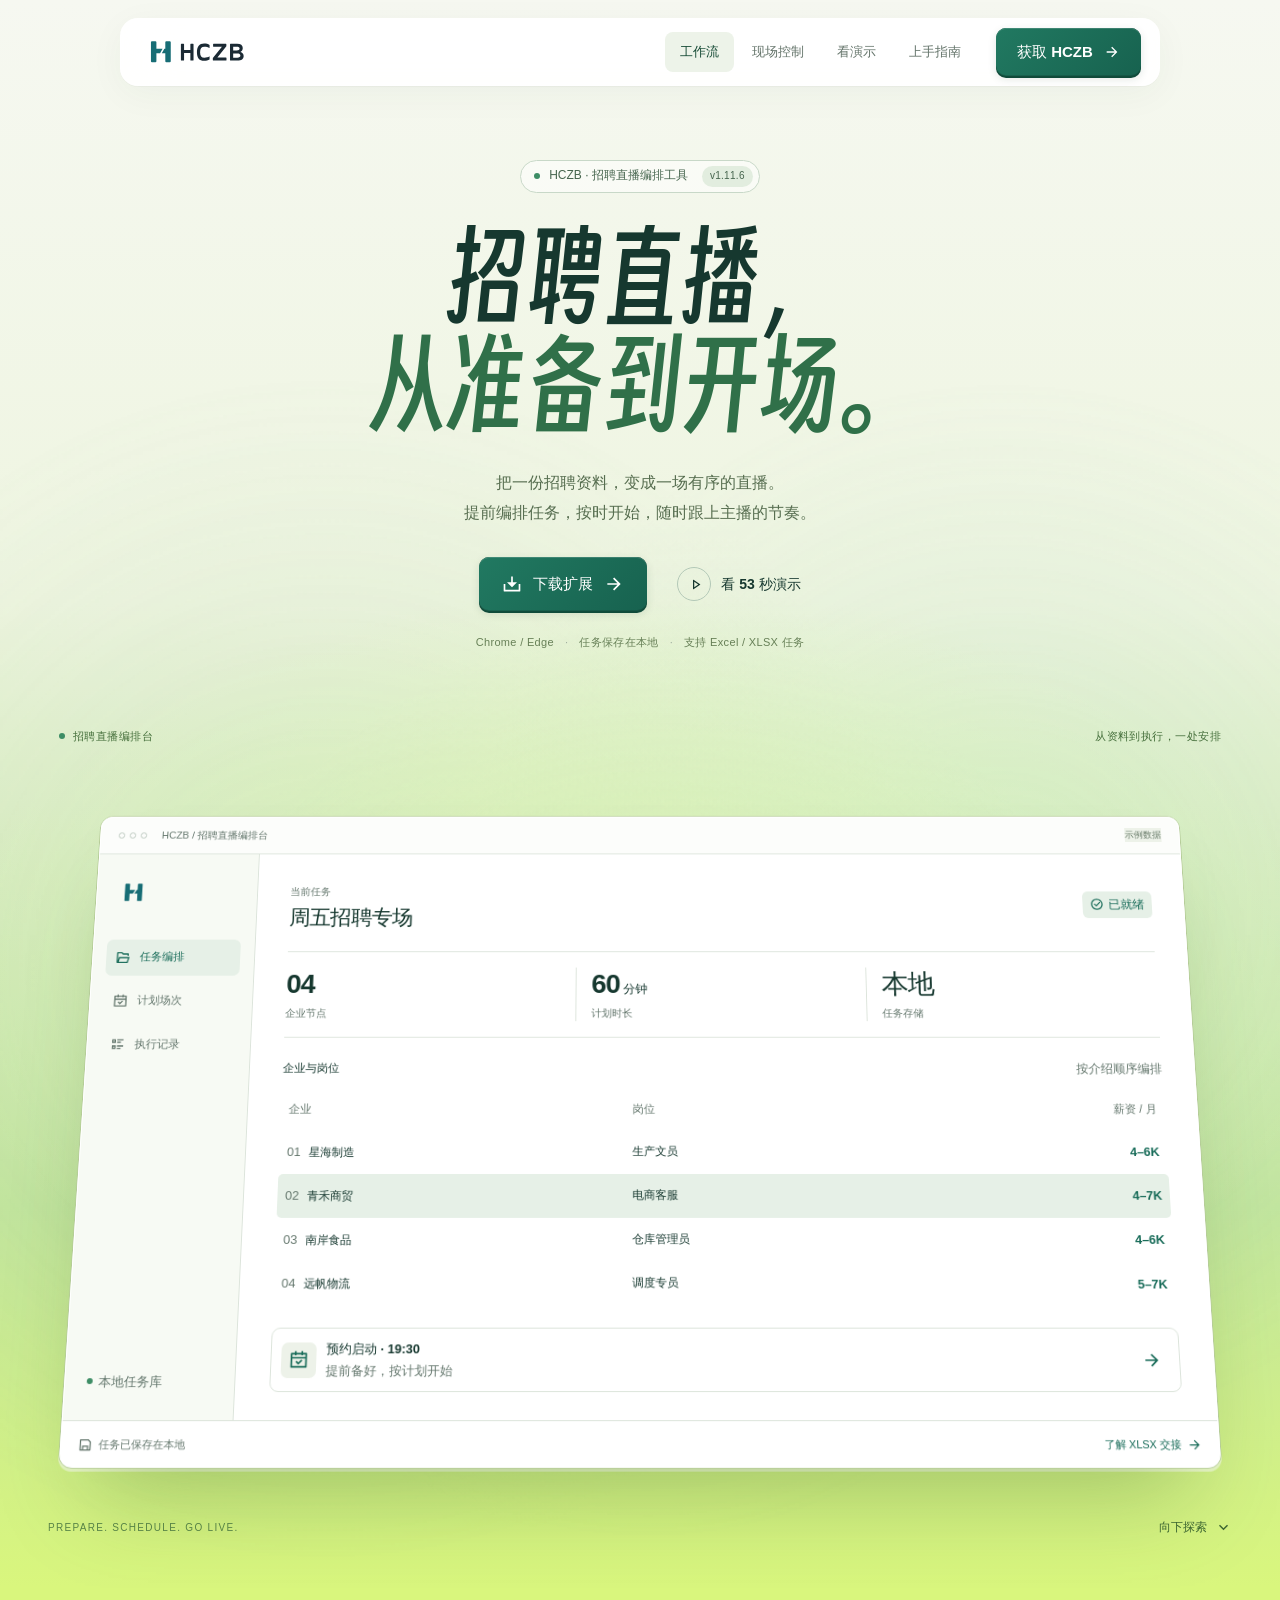
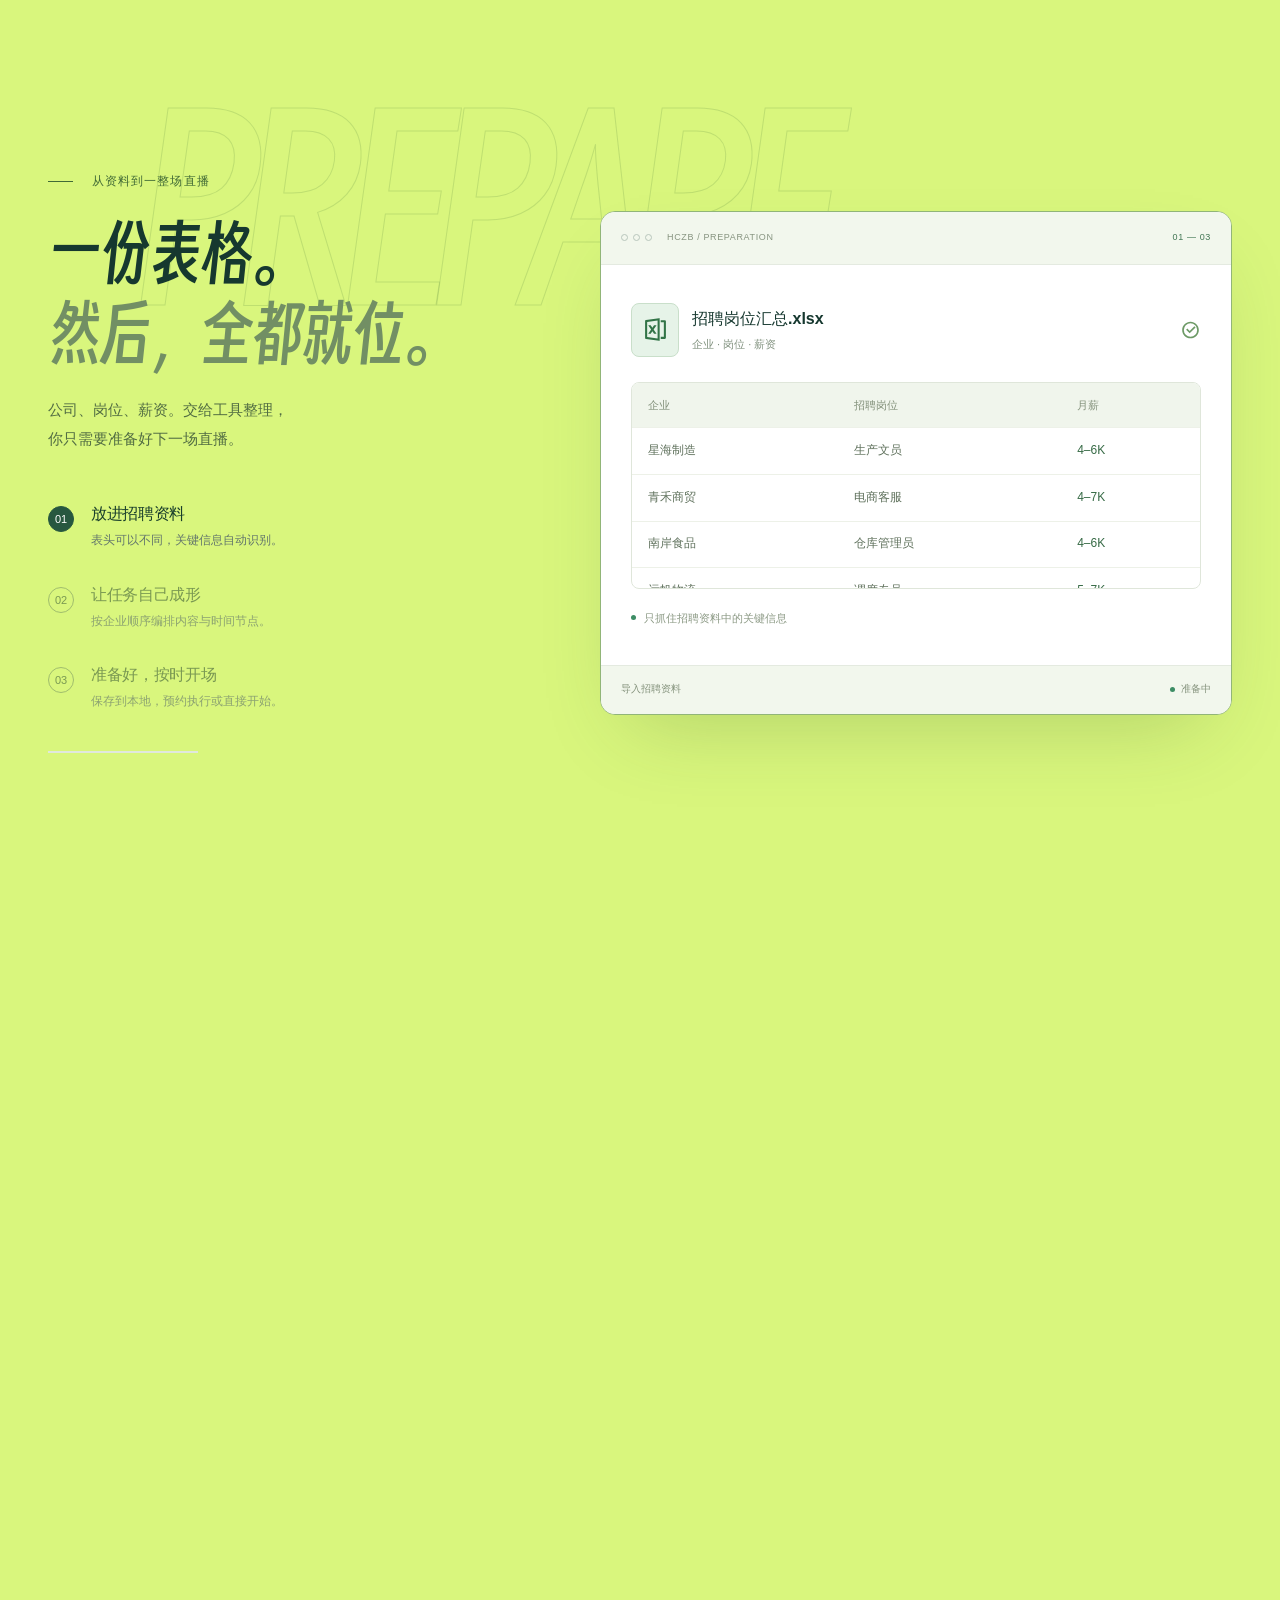
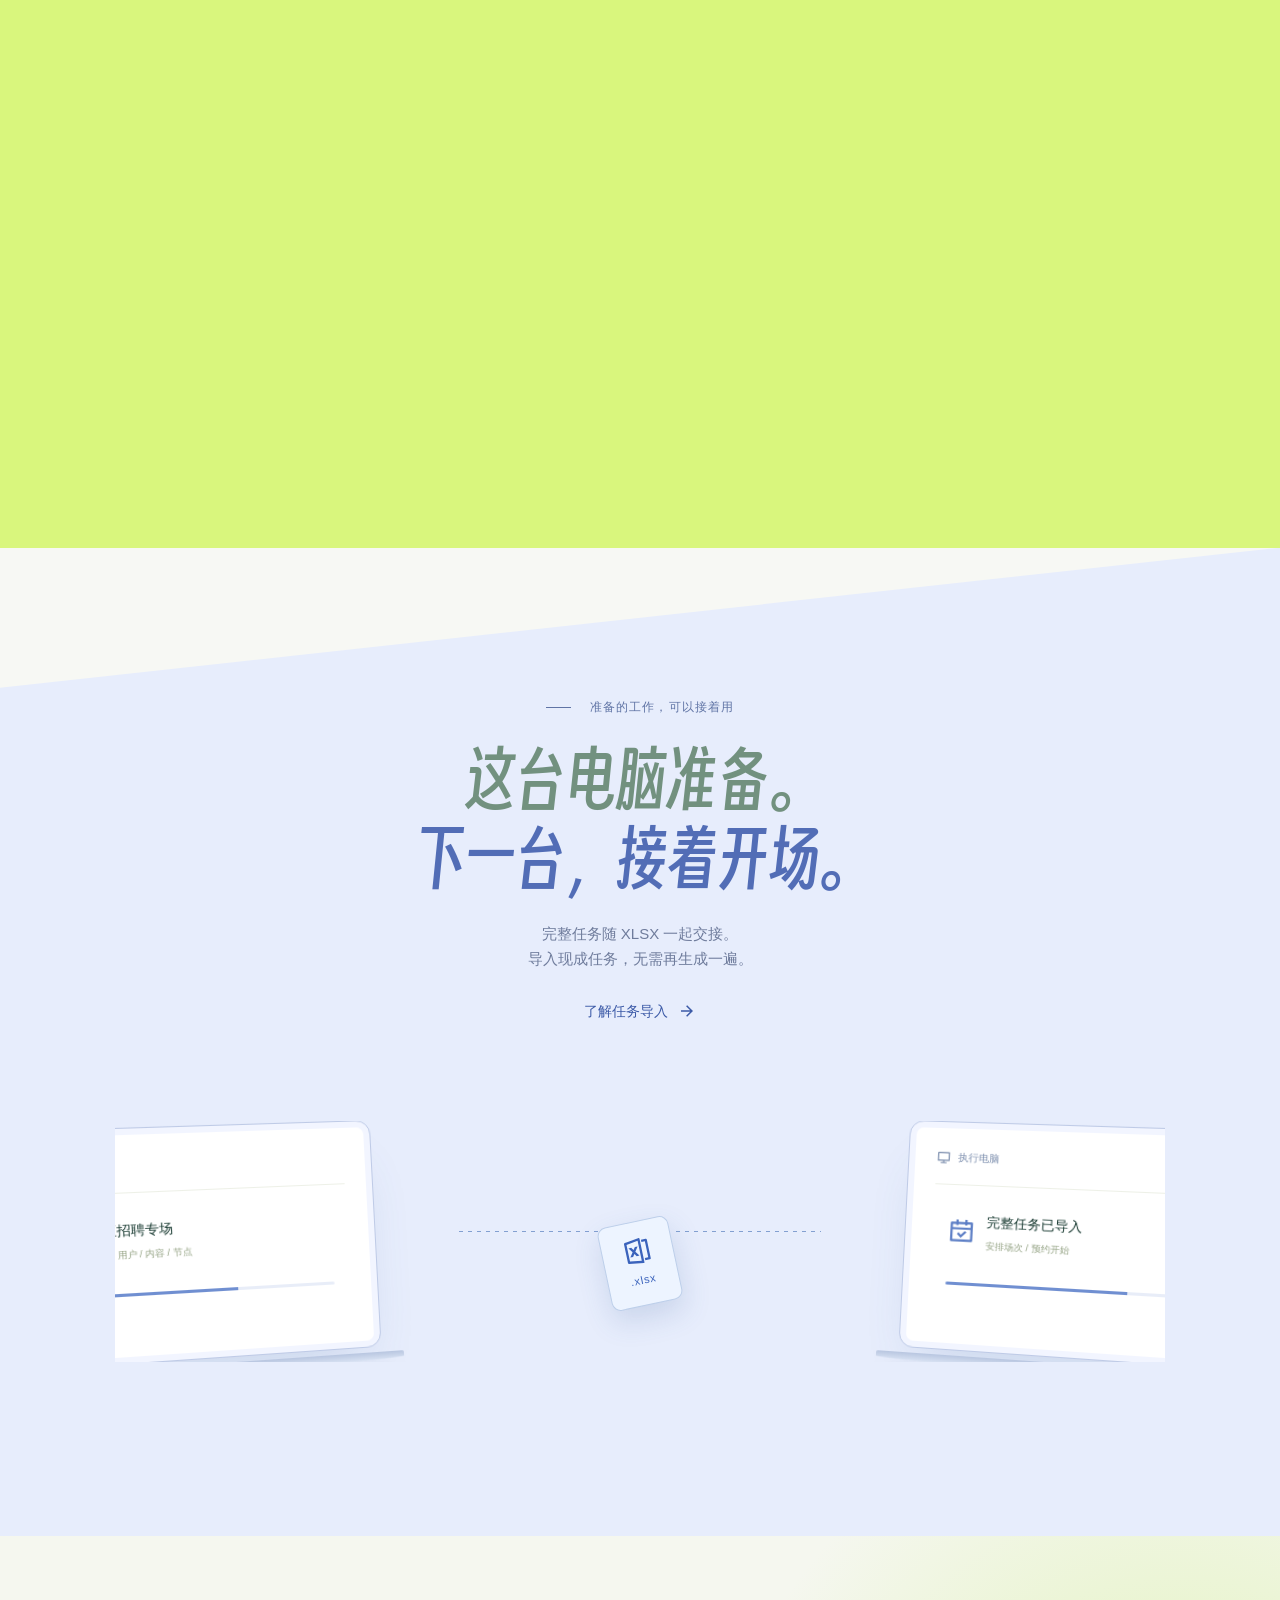
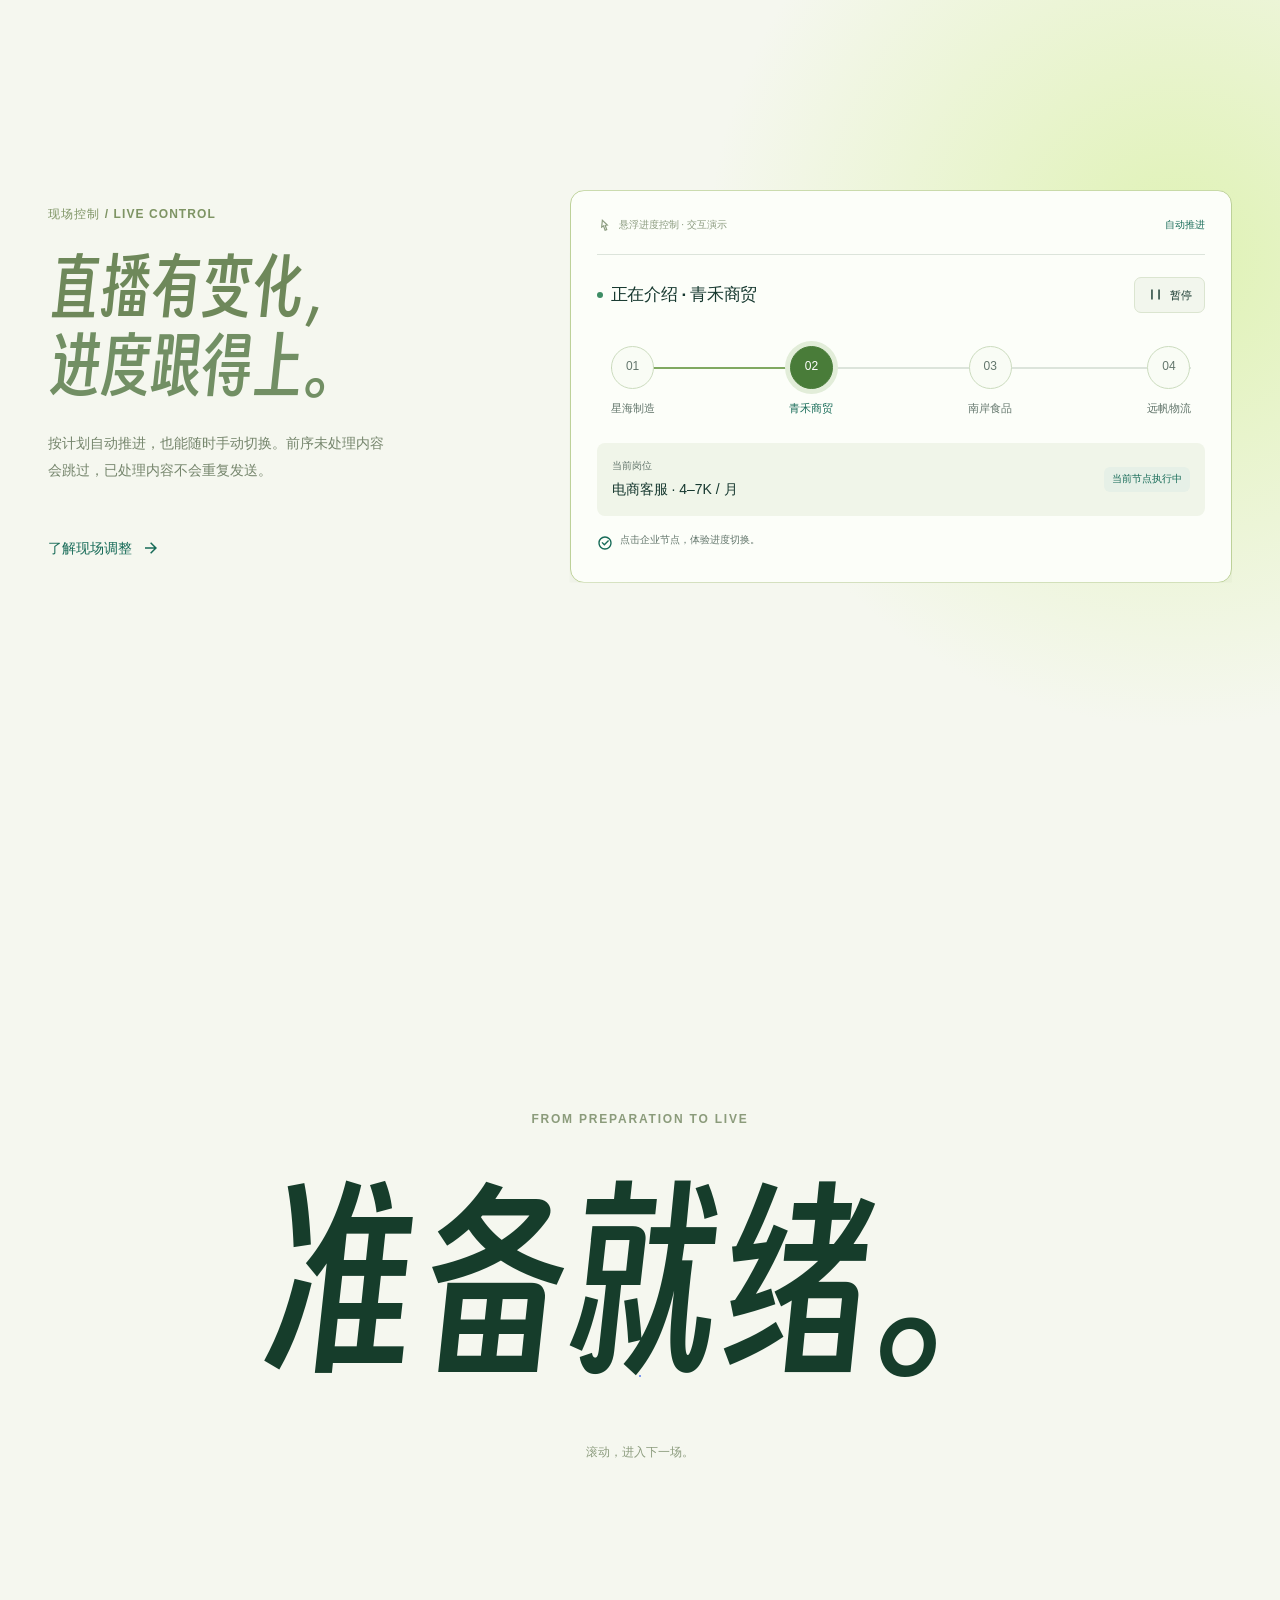
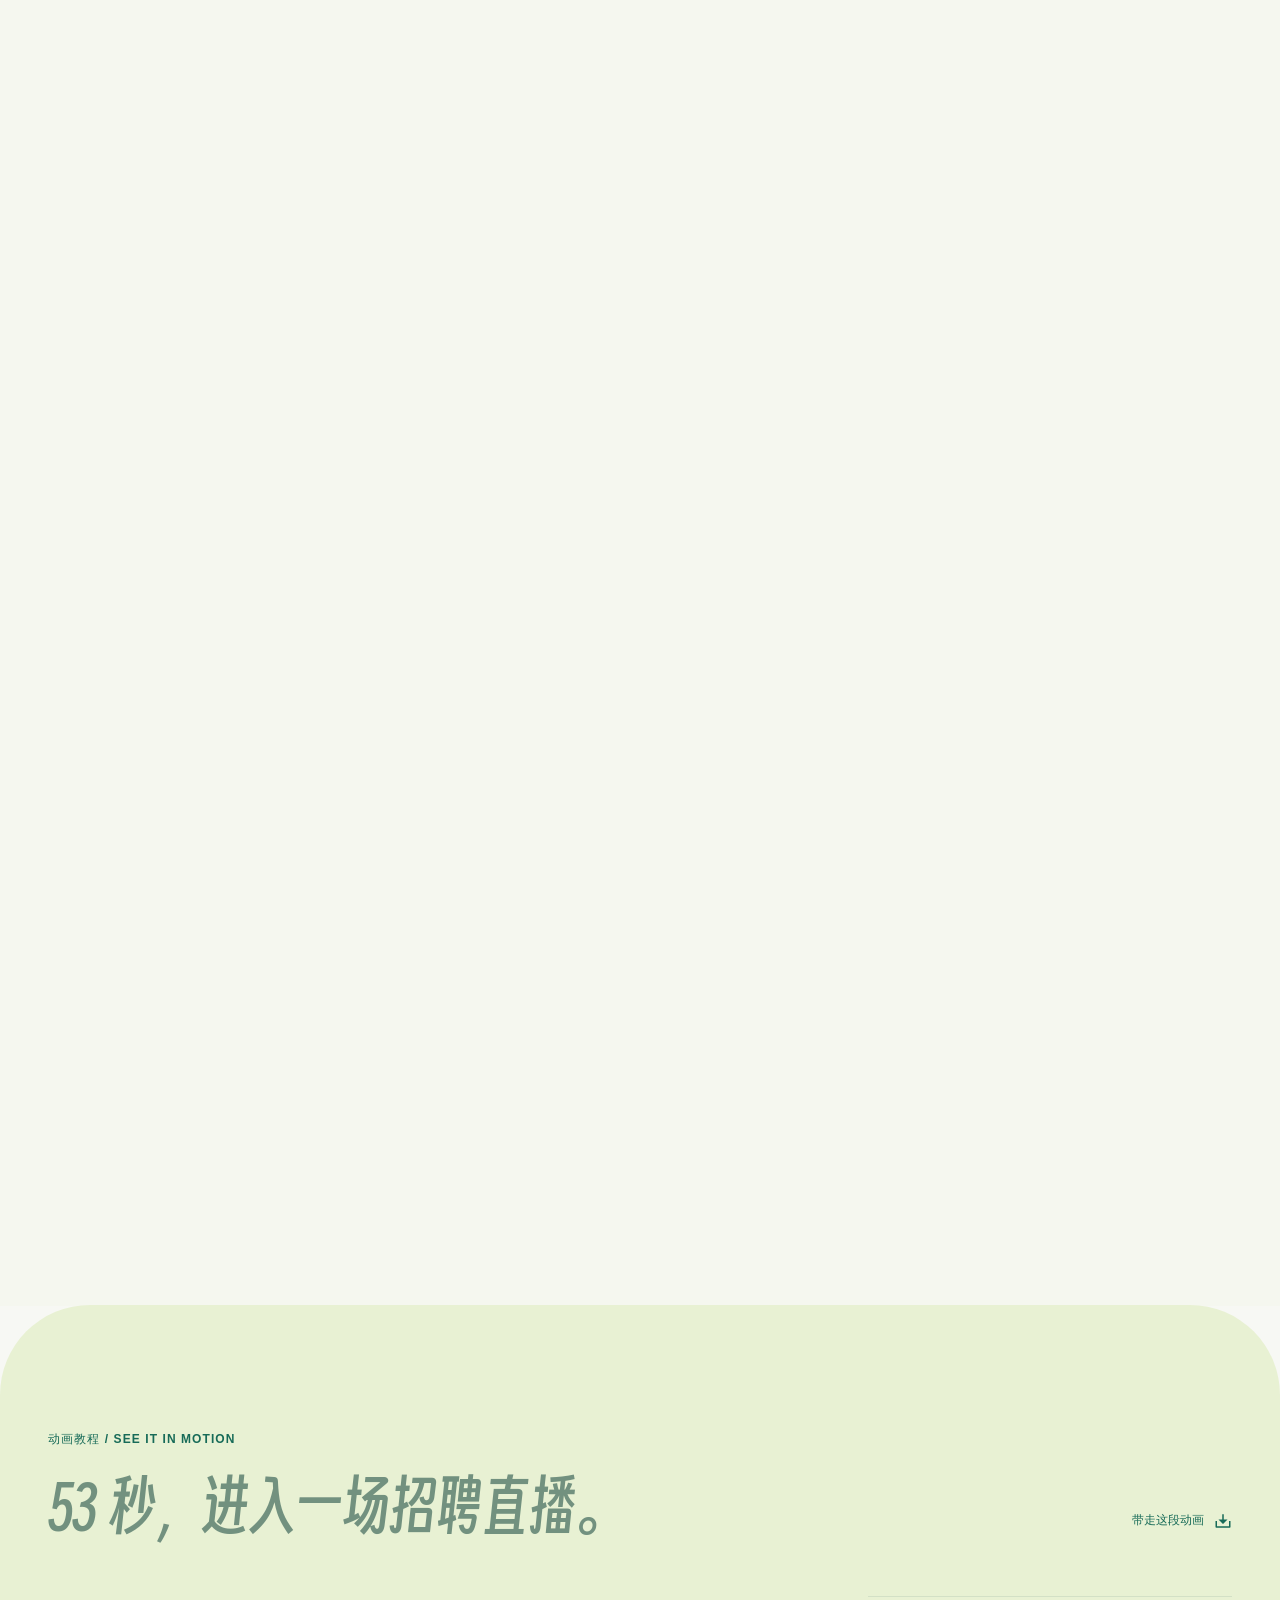
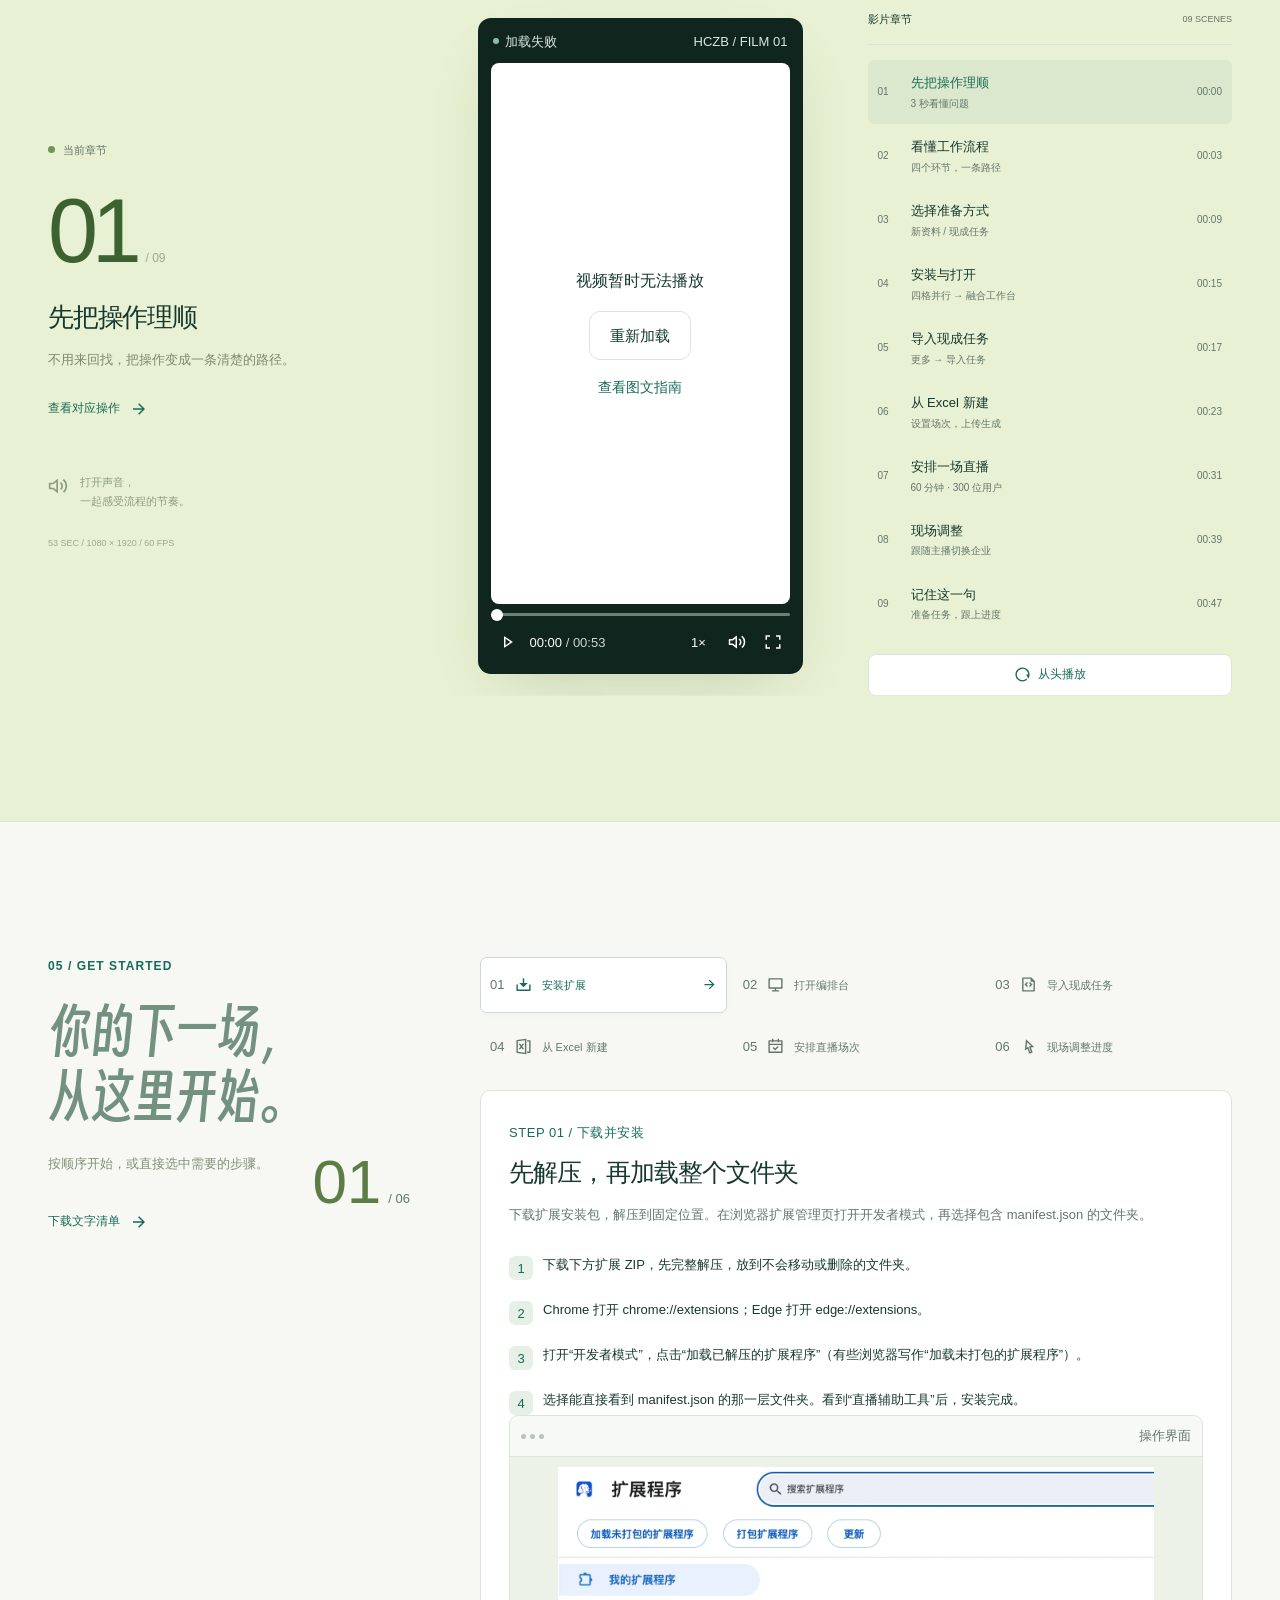
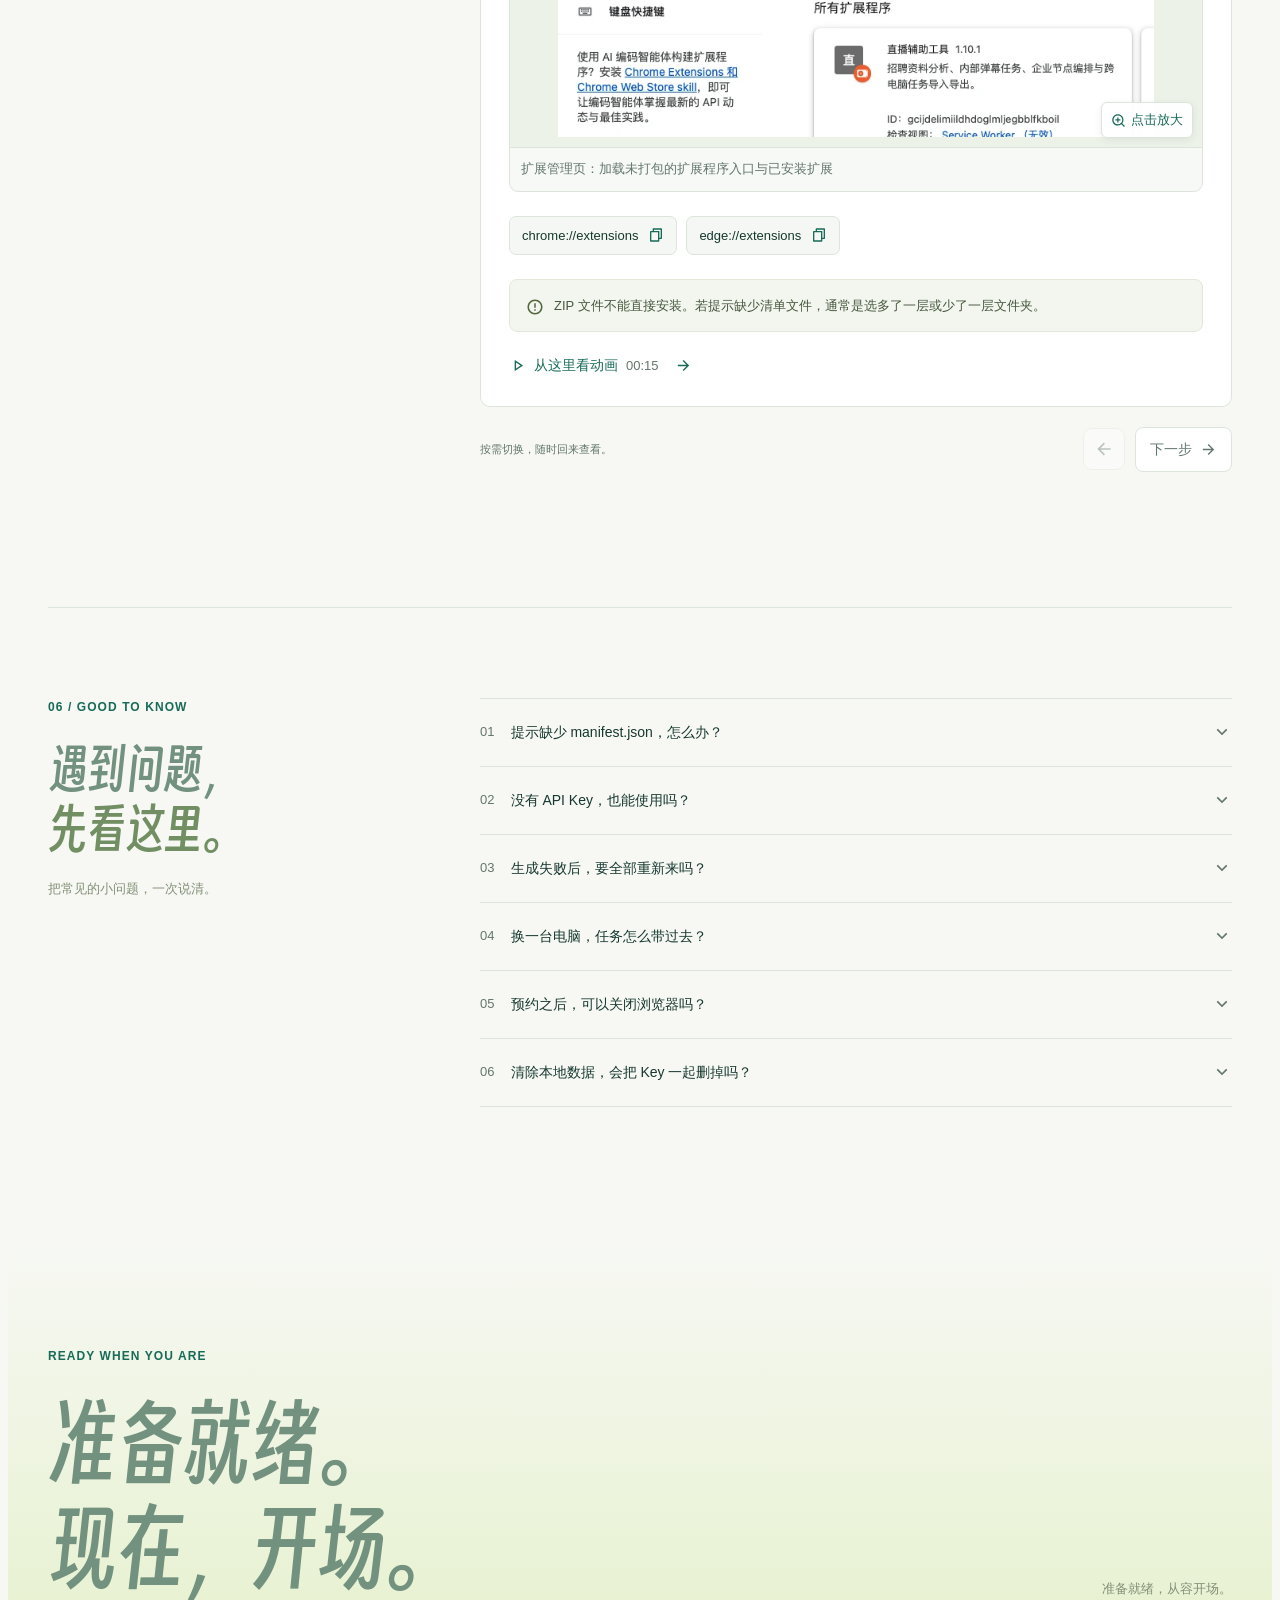
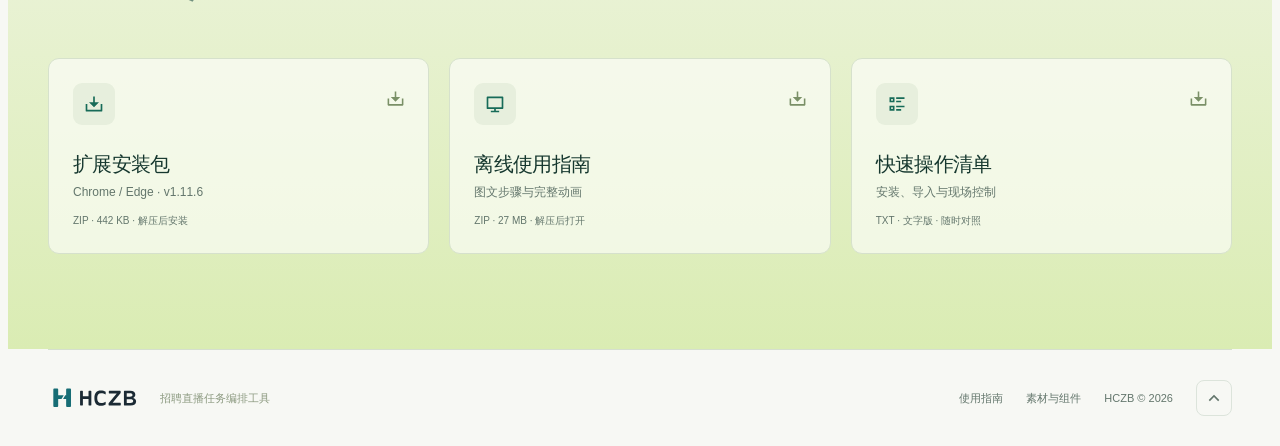
==== commit 8f738f38: "Publish HCZB v1.11.6 Update extension download and offline guide to v1.11.6; document XLSX task hand" ====
--- a/index.html
+++ b/index.html
@@ -1,19 +1,19 @@
 <!doctype html>
 <html lang="zh-CN" data-type="software" data-motion="live">
-<head><meta charset="UTF-8"><meta name="viewport" content="width=device-width,initial-scale=1"><meta name="theme-color" content="#F7F8F4"><link rel="preload" href="SmileySans-Oblique.woff2" as="font" type="font/woff2" crossorigin><title>HCZB — 招聘直播任务编排工具</title><meta name="description" content="HCZB 招聘直播扩展。导入 Excel 或任务 JSON，按企业顺序准备内容、预约执行，并在直播现场切换进度。"><link rel="icon" href="hczb-symbol.svg" type="image/svg+xml"><meta name="site-kind" content="software"><meta name="page-type" content="software"><link rel="stylesheet" href="hczb-a3cb4e9ac393.css"></head>
+<head><meta charset="UTF-8"><meta name="viewport" content="width=device-width,initial-scale=1"><meta name="theme-color" content="#F7F8F4"><link rel="preload" href="SmileySans-Oblique.woff2" as="font" type="font/woff2" crossorigin><title>HCZB — 招聘直播任务编排工具</title><meta name="description" content="HCZB 招聘直播扩展。导入 Excel 或任务 XLSX，按企业顺序准备内容、预约执行，并在直播现场切换进度。"><link rel="icon" href="hczb-symbol.svg" type="image/svg+xml"><meta name="site-kind" content="software"><meta name="page-type" content="software"><link rel="stylesheet" href="hczb-a3cb4e9ac393.css"></head>
 <body>
 <a class="skip-link" href="#guide">跳到使用指南</a>
-<header class="header"><div class="nav-shell"><a class="brand" href="#top" aria-label="HCZB 首页"><img src="hczb-logo.svg" width="112" height="36" alt="HCZB"></a><nav class="nav" id="main-nav" aria-label="页面导航"><span class="nav-pill" aria-hidden="true"></span><a href="#workflow" class="active">工作流</a><a href="#control">现场控制</a><a href="#tutorial">看演示</a><a href="#guide">上手指南</a></nav><a class="button button-dark nav-download" aria-label="下载扩展" href="live-helper-v1.10.1.zip" download><span>获取 HCZB</span><i data-icon="arrow-right-line"></i></a><button class="icon-button menu-toggle" aria-label="展开导航" aria-expanded="false" aria-controls="main-nav"><i data-icon="menu-line"></i></button></div></header>
+<header class="header"><div class="nav-shell"><a class="brand" href="#top" aria-label="HCZB 首页"><img src="hczb-logo.svg" width="112" height="36" alt="HCZB"></a><nav class="nav" id="main-nav" aria-label="页面导航"><span class="nav-pill" aria-hidden="true"></span><a href="#workflow" class="active">工作流</a><a href="#control">现场控制</a><a href="#tutorial">看演示</a><a href="#guide">上手指南</a></nav><a class="button button-dark nav-download" aria-label="下载扩展" href="live-helper-v1.11.6.zip" download><span>获取 HCZB</span><i data-icon="arrow-right-line"></i></a><button class="icon-button menu-toggle" aria-label="展开导航" aria-expanded="false" aria-controls="main-nav"><i data-icon="menu-line"></i></button></div></header>
 <main id="top" tabindex="-1">
-<section class="product-hero" aria-labelledby="hero-title"><div class="hero-atmosphere" aria-hidden="true"><canvas class="ambient-canvas"></canvas></div><div class="wrap hero-heading"><div class="hero-badge"><span class="green-dot"></span>HCZB · 招聘直播编排工具<span class="badge-version">v1.10.1</span></div><h1 id="hero-title"><span class="title-mask"><span>招聘直播，</span></span><span class="title-mask"><span>从准备到开场。</span></span></h1><p class="hero-lead">把一份招聘资料，变成一场有序的直播。<br>提前编排任务，按时开始，随时跟上主播的节奏。</p><div class="hero-actions"><a class="button button-dark button-large" href="live-helper-v1.10.1.zip" download><i data-icon="download-2-line"></i>下载扩展<i data-icon="arrow-right-line"></i></a><a class="hero-watch" href="#tutorial" data-watch="0"><span><i data-icon="play-line"></i></span>看 53 秒演示</a></div><p class="hero-meta">Chrome / Edge <span>·</span> 任务保存在本地 <span>·</span> 支持 Excel / JSON</p></div><div class="hero-device-wrap wrap"><div class="device-label"><span><span class="green-dot"></span>招聘直播编排台</span><span>从资料到执行，一处安排</span></div><div class="hero-device"><div class="workspace" aria-label="招聘直播编排台示意"><div class="workspace-chrome"><div class="window-dots" aria-hidden="true"><i></i><i></i><i></i></div><span>HCZB / 招聘直播编排台</span><span class="preview-label">示例数据</span></div><div class="workspace-body"><aside class="workspace-sidebar"><img src="hczb-symbol.svg" alt="" width="30" height="30"><span class="sidebar-active"><i data-icon="folder-open-line"></i><span>任务编排</span></span><span><i data-icon="calendar-check-line"></i><span>计划场次</span></span><span><i data-icon="list-check-2"></i><span>执行记录</span></span><div class="sidebar-bottom"><span class="green-dot"></span>本地任务库</div></aside><div class="workspace-main"><div class="workspace-title"><div><small>当前任务</small><h2>周五招聘专场</h2></div><span class="status-tag"><i data-icon="checkbox-circle-line"></i>已就绪</span></div><div class="workspace-stats"><div><b>04</b><span>企业节点</span></div><div><b>60<small> 分钟</small></b><span>计划时长</span></div><div><b>本地</b><span>任务存储</span></div></div><div class="workspace-table"><div class="table-title"><b>企业与岗位</b><span>按介绍顺序编排</span></div><div class="table-row table-head"><span>企业</span><span>岗位</span><span>薪资 / 月</span></div><div class="table-row"><span><em>01</em>星海制造</span><span>生产文员</span><strong>4–6K</strong></div><div class="table-row selected"><span><em>02</em>青禾商贸</span><span>电商客服</span><strong>4–7K</strong></div><div class="table-row"><span><em>03</em>南岸食品</span><span>仓库管理员</span><strong>4–6K</strong></div><div class="table-row"><span><em>04</em>远帆物流</span><span>调度专员</span><strong>5–7K</strong></div></div><div class="workspace-plan"><span class="plan-icon"><i data-icon="calendar-check-line"></i></span><div><b>预约启动 · 19:30</b><span>提前备好，按计划开始</span></div><a href="#guide" data-guide="4" aria-label="查看预约启动指南"><i data-icon="arrow-right-line"></i></a></div></div></div><div class="workspace-footer"><span><i data-icon="save-line"></i>任务已保存在本地</span><a href="#guide" data-guide="2">了解 JSON 交接<i data-icon="arrow-right-line"></i></a></div></div></div></div><div class="hero-bottom wrap"><span>PREPARE. SCHEDULE. GO LIVE.</span><a href="#workflow">向下探索<i data-icon="arrow-down-s-line"></i></a></div></section>
-<section class="workflow-section" id="workflow" aria-labelledby="workflow-title"><div class="workflow-sticky wrap"><div class="workflow-backtype" aria-hidden="true">PREPARE.</div><div class="workflow-copy"><p class="eyebrow"><span class="eyebrow-line"></span>从资料到一整场直播</p><h2 id="workflow-title" data-reveal="words">一份表格。<br><span>然后，全都就位。</span></h2><p class="workflow-intro">公司、岗位、薪资。交给工具整理，<br>你只需要准备好下一场直播。</p><ol class="workflow-steps"><li class="active" data-flow-step="0"><span>01</span><div><h3>放进招聘资料</h3><p>表头可以不同，关键信息自动识别。</p></div></li><li data-flow-step="1"><span>02</span><div><h3>让任务自己成形</h3><p>按企业顺序编排内容与时间节点。</p></div></li><li data-flow-step="2"><span>03</span><div><h3>准备好，按时开场</h3><p>保存到本地，预约执行或直接开始。</p></div></li></ol><div class="workflow-position"><span class="flow-progress"></span></div></div><div class="flow-visual" aria-label="上传招聘资料、自动编排和准备执行的滚动示意"><div class="flow-window-bar"><span class="window-dots"><i></i><i></i><i></i></span><span>HCZB / PREPARATION</span><span class="flow-step-count">01 — 03</span></div><div class="flow-panels"><div class="flow-panel flow-source"><div class="source-file"><span class="source-file-icon"><i data-icon="file-excel-2-line"></i></span><div><strong>招聘岗位汇总.xlsx</strong><span>企业 · 岗位 · 薪资</span></div><i data-icon="checkbox-circle-line"></i></div><div class="source-grid"><div><b>企业</b><b>招聘岗位</b><b>月薪</b></div><div><span>星海制造</span><span>生产文员</span><span>4–6K</span></div><div><span>青禾商贸</span><span>电商客服</span><span>4–7K</span></div><div><span>南岸食品</span><span>仓库管理员</span><span>4–6K</span></div><div><span>远帆物流</span><span>调度专员</span><span>5–7K</span></div></div><div class="flow-note"><span class="green-dot"></span>只抓住招聘资料中的关键信息</div></div><div class="flow-panel flow-arrange"><div class="flow-panel-heading"><span class="flow-orbit"><img src="hczb-symbol.svg" alt="" width="28" height="28"></span><div><small>资料已整理</small><h3>任务正在成形</h3></div><span class="status-tag">自动编排</span></div><div class="arrange-list"><div><span>01</span><strong>星海制造</strong><span>00:00 — 15:00</span><i data-icon="checkbox-circle-line"></i></div><div><span>02</span><strong>青禾商贸</strong><span>15:00 — 30:00</span><i data-icon="checkbox-circle-line"></i></div><div><span>03</span><strong>南岸食品</strong><span>30:00 — 45:00</span><i data-icon="checkbox-circle-line"></i></div><div><span>04</span><strong>远帆物流</strong><span>45:00 — 60:00</span><i data-icon="checkbox-circle-line"></i></div></div><p class="flow-note">示例场次 · 每家企业都有自己的节点</p></div><div class="flow-panel flow-ready"><span class="ready-orb"><i data-icon="checkbox-circle-line"></i></span><p class="ready-caption">本地任务已就绪</p><h3>周五招聘专场</h3><div class="ready-facts"><span><b>4</b>家企业</span><span><b>60</b>分钟</span><span><b>19:30</b>预约开始</span></div><div class="ready-timeline"><span></span><i></i><i></i><i></i><i></i></div><div class="ready-saved"><i data-icon="save-line"></i>已保存到本地 · 可导出 JSON</div></div></div><div class="flow-window-footer"><span class="flow-stage-label">导入招聘资料</span><span class="flow-stage-status"><span class="green-dot"></span>准备中</span></div></div></div></section>
-<section class="handoff-section wrap section" id="features"><div class="handoff-heading"><p class="eyebrow"><span class="eyebrow-line"></span>准备的工作，可以接着用</p><h2 data-reveal="words">这台电脑准备。<br><span>下一台，接着开场。</span></h2><p>完整任务随 JSON 一起交接。<br>导入现成任务，无需再生成一遍。</p><a class="text-link" href="#guide" data-guide="2">了解任务导入<i data-icon="arrow-right-line"></i></a></div><div class="handoff-visual" data-reveal="scene" aria-label="完整任务通过JSON从准备电脑交接到执行电脑"><div class="handoff-computer computer-prepare"><div class="mini-screen"><span><i data-icon="computer-line"></i>准备电脑</span><div class="mini-task"><i data-icon="checkbox-circle-line"></i><strong>周五招聘专场</strong><small>企业 / 用户 / 内容 / 节点</small></div><div class="mini-screen-line"></div></div><span class="computer-base"></span></div><div class="handoff-path"><span></span><div class="handoff-file"><i data-icon="file-code-line"></i><b>.json</b></div><span></span></div><div class="handoff-computer computer-execute"><div class="mini-screen"><span><i data-icon="computer-line"></i>执行电脑</span><div class="mini-task"><i data-icon="calendar-check-line"></i><strong>完整任务已导入</strong><small>安排场次 / 预约开始</small></div><div class="mini-screen-line"></div></div><span class="computer-base"></span></div></div></section>
+<section class="product-hero" aria-labelledby="hero-title"><div class="hero-atmosphere" aria-hidden="true"><canvas class="ambient-canvas"></canvas></div><div class="wrap hero-heading"><div class="hero-badge"><span class="green-dot"></span>HCZB · 招聘直播编排工具<span class="badge-version">v1.11.6</span></div><h1 id="hero-title"><span class="title-mask"><span>招聘直播，</span></span><span class="title-mask"><span>从准备到开场。</span></span></h1><p class="hero-lead">把一份招聘资料，变成一场有序的直播。<br>提前编排任务，按时开始，随时跟上主播的节奏。</p><div class="hero-actions"><a class="button button-dark button-large" href="live-helper-v1.11.6.zip" download><i data-icon="download-2-line"></i>下载扩展<i data-icon="arrow-right-line"></i></a><a class="hero-watch" href="#tutorial" data-watch="0"><span><i data-icon="play-line"></i></span>看 53 秒演示</a></div><p class="hero-meta">Chrome / Edge <span>·</span> 任务保存在本地 <span>·</span> 支持 Excel / XLSX 任务</p></div><div class="hero-device-wrap wrap"><div class="device-label"><span><span class="green-dot"></span>招聘直播编排台</span><span>从资料到执行，一处安排</span></div><div class="hero-device"><div class="workspace" aria-label="招聘直播编排台示意"><div class="workspace-chrome"><div class="window-dots" aria-hidden="true"><i></i><i></i><i></i></div><span>HCZB / 招聘直播编排台</span><span class="preview-label">示例数据</span></div><div class="workspace-body"><aside class="workspace-sidebar"><img src="hczb-symbol.svg" alt="" width="30" height="30"><span class="sidebar-active"><i data-icon="folder-open-line"></i><span>任务编排</span></span><span><i data-icon="calendar-check-line"></i><span>计划场次</span></span><span><i data-icon="list-check-2"></i><span>执行记录</span></span><div class="sidebar-bottom"><span class="green-dot"></span>本地任务库</div></aside><div class="workspace-main"><div class="workspace-title"><div><small>当前任务</small><h2>周五招聘专场</h2></div><span class="status-tag"><i data-icon="checkbox-circle-line"></i>已就绪</span></div><div class="workspace-stats"><div><b>04</b><span>企业节点</span></div><div><b>60<small> 分钟</small></b><span>计划时长</span></div><div><b>本地</b><span>任务存储</span></div></div><div class="workspace-table"><div class="table-title"><b>企业与岗位</b><span>按介绍顺序编排</span></div><div class="table-row table-head"><span>企业</span><span>岗位</span><span>薪资 / 月</span></div><div class="table-row"><span><em>01</em>星海制造</span><span>生产文员</span><strong>4–6K</strong></div><div class="table-row selected"><span><em>02</em>青禾商贸</span><span>电商客服</span><strong>4–7K</strong></div><div class="table-row"><span><em>03</em>南岸食品</span><span>仓库管理员</span><strong>4–6K</strong></div><div class="table-row"><span><em>04</em>远帆物流</span><span>调度专员</span><strong>5–7K</strong></div></div><div class="workspace-plan"><span class="plan-icon"><i data-icon="calendar-check-line"></i></span><div><b>预约启动 · 19:30</b><span>提前备好，按计划开始</span></div><a href="#guide" data-guide="4" aria-label="查看预约启动指南"><i data-icon="arrow-right-line"></i></a></div></div></div><div class="workspace-footer"><span><i data-icon="save-line"></i>任务已保存在本地</span><a href="#guide" data-guide="2">了解 XLSX 交接<i data-icon="arrow-right-line"></i></a></div></div></div></div><div class="hero-bottom wrap"><span>PREPARE. SCHEDULE. GO LIVE.</span><a href="#workflow">向下探索<i data-icon="arrow-down-s-line"></i></a></div></section>
+<section class="workflow-section" id="workflow" aria-labelledby="workflow-title"><div class="workflow-sticky wrap"><div class="workflow-backtype" aria-hidden="true">PREPARE.</div><div class="workflow-copy"><p class="eyebrow"><span class="eyebrow-line"></span>从资料到一整场直播</p><h2 id="workflow-title" data-reveal="words">一份表格。<br><span>然后，全都就位。</span></h2><p class="workflow-intro">公司、岗位、薪资。交给工具整理，<br>你只需要准备好下一场直播。</p><ol class="workflow-steps"><li class="active" data-flow-step="0"><span>01</span><div><h3>放进招聘资料</h3><p>表头可以不同，关键信息自动识别。</p></div></li><li data-flow-step="1"><span>02</span><div><h3>让任务自己成形</h3><p>按企业顺序编排内容与时间节点。</p></div></li><li data-flow-step="2"><span>03</span><div><h3>准备好，按时开场</h3><p>保存到本地，预约执行或直接开始。</p></div></li></ol><div class="workflow-position"><span class="flow-progress"></span></div></div><div class="flow-visual" aria-label="上传招聘资料、自动编排和准备执行的滚动示意"><div class="flow-window-bar"><span class="window-dots"><i></i><i></i><i></i></span><span>HCZB / PREPARATION</span><span class="flow-step-count">01 — 03</span></div><div class="flow-panels"><div class="flow-panel flow-source"><div class="source-file"><span class="source-file-icon"><i data-icon="file-excel-2-line"></i></span><div><strong>招聘岗位汇总.xlsx</strong><span>企业 · 岗位 · 薪资</span></div><i data-icon="checkbox-circle-line"></i></div><div class="source-grid"><div><b>企业</b><b>招聘岗位</b><b>月薪</b></div><div><span>星海制造</span><span>生产文员</span><span>4–6K</span></div><div><span>青禾商贸</span><span>电商客服</span><span>4–7K</span></div><div><span>南岸食品</span><span>仓库管理员</span><span>4–6K</span></div><div><span>远帆物流</span><span>调度专员</span><span>5–7K</span></div></div><div class="flow-note"><span class="green-dot"></span>只抓住招聘资料中的关键信息</div></div><div class="flow-panel flow-arrange"><div class="flow-panel-heading"><span class="flow-orbit"><img src="hczb-symbol.svg" alt="" width="28" height="28"></span><div><small>资料已整理</small><h3>任务正在成形</h3></div><span class="status-tag">自动编排</span></div><div class="arrange-list"><div><span>01</span><strong>星海制造</strong><span>00:00 — 15:00</span><i data-icon="checkbox-circle-line"></i></div><div><span>02</span><strong>青禾商贸</strong><span>15:00 — 30:00</span><i data-icon="checkbox-circle-line"></i></div><div><span>03</span><strong>南岸食品</strong><span>30:00 — 45:00</span><i data-icon="checkbox-circle-line"></i></div><div><span>04</span><strong>远帆物流</strong><span>45:00 — 60:00</span><i data-icon="checkbox-circle-line"></i></div></div><p class="flow-note">示例场次 · 每家企业都有自己的节点</p></div><div class="flow-panel flow-ready"><span class="ready-orb"><i data-icon="checkbox-circle-line"></i></span><p class="ready-caption">本地任务已就绪</p><h3>周五招聘专场</h3><div class="ready-facts"><span><b>4</b>家企业</span><span><b>60</b>分钟</span><span><b>19:30</b>预约开始</span></div><div class="ready-timeline"><span></span><i></i><i></i><i></i><i></i></div><div class="ready-saved"><i data-icon="save-line"></i>已保存到本地 · 可导出 XLSX</div></div></div><div class="flow-window-footer"><span class="flow-stage-label">导入招聘资料</span><span class="flow-stage-status"><span class="green-dot"></span>准备中</span></div></div></div></section>
+<section class="handoff-section wrap section" id="features"><div class="handoff-heading"><p class="eyebrow"><span class="eyebrow-line"></span>准备的工作，可以接着用</p><h2 data-reveal="words">这台电脑准备。<br><span>下一台，接着开场。</span></h2><p>完整任务随 XLSX 一起交接。<br>导入现成任务，无需再生成一遍。</p><a class="text-link" href="#guide" data-guide="2">了解任务导入<i data-icon="arrow-right-line"></i></a></div><div class="handoff-visual" data-reveal="scene" aria-label="完整任务通过XLSX从准备电脑交接到执行电脑"><div class="handoff-computer computer-prepare"><div class="mini-screen"><span><i data-icon="computer-line"></i>准备电脑</span><div class="mini-task"><i data-icon="checkbox-circle-line"></i><strong>周五招聘专场</strong><small>企业 / 用户 / 内容 / 节点</small></div><div class="mini-screen-line"></div></div><span class="computer-base"></span></div><div class="handoff-path"><span></span><div class="handoff-file"><i data-icon="file-excel-2-line"></i><b>.xlsx</b></div><span></span></div><div class="handoff-computer computer-execute"><div class="mini-screen"><span><i data-icon="computer-line"></i>执行电脑</span><div class="mini-task"><i data-icon="calendar-check-line"></i><strong>完整任务已导入</strong><small>安排场次 / 预约开始</small></div><div class="mini-screen-line"></div></div><span class="computer-base"></span></div></div></section>
 <section id="control" class="live-section section scroll-scene"><div class="wrap live-layout"><div class="live-copy"><div class="eyebrow section-kicker"><span class="section-number">03</span> 现场控制 / LIVE CONTROL</div><h2 data-reveal="words">直播有变化，<br><span>进度跟得上。</span></h2><p>按计划自动推进，也能随时手动切换。前序未处理内容会跳过，已处理内容不会重复发送。</p><a class="text-link" href="#guide" data-guide="5">了解现场调整<i data-icon="arrow-right-line"></i></a></div><div class="control-demo"><div class="demo-header"><span class="demo-label"><i data-icon="cursor-line"></i>悬浮进度控制 · 交互演示</span><span id="demo-mode">自动推进</span></div><div class="control-demo-head"><div><span class="green-dot"></span><b id="demo-current">正在介绍 · 青禾商贸</b></div><button class="demo-pause" id="demo-pause" aria-label="暂停进度演示" aria-pressed="false"><i data-icon="pause-line"></i><span>暂停</span></button></div><div class="demo-track"><span id="demo-progress"></span><button data-node="1" aria-label="演示切换到星海制造" aria-pressed="false"><b>01</b><span>星海制造</span></button><button data-node="2" class="active" aria-label="演示切换到青禾商贸" aria-pressed="true"><b>02</b><span>青禾商贸</span></button><button data-node="3" aria-label="演示切换到南岸食品" aria-pressed="false"><b>03</b><span>南岸食品</span></button><button data-node="4" aria-label="演示切换到远帆物流" aria-pressed="false"><b>04</b><span>远帆物流</span></button></div><div class="demo-detail" aria-live="polite"><div><small>当前岗位</small><strong id="demo-job">电商客服 · 4–7K / 月</strong></div><span class="status-tag" id="demo-status">当前节点执行中</span></div><p class="demo-feedback" id="demo-feedback"><i data-icon="checkbox-circle-line"></i><span>点击企业节点，体验进度切换。</span></p></div></div></section><section class="statement-section" aria-label="准备就绪，现在开场"><div class="statement-stage"><div class="statement-base"><p class="eyebrow">FROM PREPARATION TO LIVE</p><p class="statement-pre">准备就绪。</p><span>滚动，进入下一场。</span></div><div class="statement-portal"><span class="portal-index">HCZB / GO LIVE</span><p class="portal-title">现在，<br>开场。</p><span class="portal-footer">把准备留在开播前。把节奏交给你。</span></div><div class="portal-ring" aria-hidden="true"></div></div></section>
 <section id="tutorial" class="tutorial-section section"><div class="wrap"><div class="section-heading"><div><div class="eyebrow section-kicker"><span class="section-number">04</span> 动画教程 / SEE IT IN MOTION</div><h2>53 秒，进入一场招聘直播。</h2></div><a class="text-link" href="tutorial.mp4" download="HCZB-53秒使用教程.mp4">带走这段动画<i data-icon="download-2-line"></i></a></div><div class="theater"><aside class="scene-description"><span class="current-eyebrow"><span class="purple-dot"></span>当前章节</span><div class="scene-numeral"><span id="scene-number">01</span><small>/ 09</small></div><h3 id="scene-title">先把操作理顺</h3><p id="scene-description">不用来回找，把操作变成一条清楚的路径。</p><a class="text-link" href="#guide" id="scene-guide">查看对应操作<i data-icon="arrow-right-line"></i></a><div class="theater-note"><i data-icon="volume-up-line"></i><span>打开声音，<br>一起感受流程的节奏。</span></div><span class="film-spec">53 SEC / 1080 × 1920 / 60 FPS</span></aside>
 <div class="video-shell" id="video-shell"><div class="player-top"><span><span class="green-dot"></span><span id="player-state">准备播放</span></span><b>HCZB / FILM 01</b></div><div class="video-frame"><video id="film" preload="metadata" poster="image-tutorial-poster.webp" playsinline src="tutorial.mp4" aria-label="HCZB安装与使用动画"></video><button class="big-play" id="big-play" aria-label="播放教程"><i data-icon="play-line"></i><span>开始观看</span></button></div><div class="video-controls"><input id="seek" type="range" min="0" max="53" step="0.1" value="0" aria-label="教程播放进度"><div class="control-row"><button class="icon-button" id="play" aria-label="播放教程"><i data-icon="play-line"></i></button><span class="time-label"><b id="time">00:00</b><span> / </span><span id="duration">00:53</span></span><span class="control-spacer"></span><button class="speed-button" id="speed" aria-label="播放速度1倍，点击切换">1×</button><button class="icon-button" id="volume" aria-label="静音"><i data-icon="volume-up-line"></i></button><button class="icon-button" id="fullscreen" aria-label="全屏观看"><i data-icon="fullscreen-line"></i></button></div></div><div class="video-error" id="video-error" hidden><p>视频暂时无法播放</p><button class="button" id="retry-video">重新加载</button><a href="#guide">查看图文指南</a></div></div>
-<aside class="chapter-panel"><div class="chapter-panel-title"><span>影片章节</span><small>09 SCENES</small></div><div id="chapters"></div><button class="replay-button" id="replay"><i data-icon="restart-line"></i>从头播放</button></aside></div></div></section><section id="guide" class="guide-section section wrap"><div class="guide-intro"><div class="eyebrow section-kicker">05 / GET STARTED</div><h2>你的下一场，<br>从这里开始。</h2><p>按顺序开始，或直接选中需要的步骤。</p><div class="guide-counter"><span id="guide-count">01</span><small>/ 06</small></div><a class="text-link" href="快速开始.txt" download>下载文字清单<i data-icon="arrow-right-line"></i></a></div><div class="guide-main"><div class="guide-tabs" role="tablist" aria-label="六步操作指南" id="guide-tabs"></div><div class="guide-content" id="guide-content" role="tabpanel" tabindex="0"></div><div class="guide-pagination"><span>按需切换，随时回来查看。</span><div><button class="icon-button" id="previous-step" aria-label="上一步"><i data-icon="arrow-left-line"></i></button><button class="next-step" id="next-step">下一步<i data-icon="arrow-right-line"></i></button></div></div></div></section><section id="faq" class="faq-section wrap section"><div><div class="eyebrow section-kicker">06 / GOOD TO KNOW</div><h2>遇到问题，<br><span>先看这里。</span></h2><p>把常见的小问题，一次说清。</p></div><div id="faq-list" class="faq-list"></div></section><section class="closing wrap" id="downloads"><div class="download-heading"><div><div class="eyebrow section-kicker">READY WHEN YOU ARE</div><h2>准备就绪。<br>现在，开场。</h2></div><p>准备就绪，从容开场。</p></div><div class="download-list"><a href="live-helper-v1.10.1.zip" download class="download-entry" aria-label="下载扩展安装包"><span class="download-icon"><i data-icon="download-2-line"></i></span><div><h3>扩展安装包</h3><p>Chrome / Edge · v1.10.1</p><small>ZIP · 415 KB · 解压后安装</small></div><i data-icon="download-2-line"></i></a><a href="https://github.com/KIspar/HCZB/releases/download/guide-v1.11.1/staff-guide-offline.zip" download class="download-entry" aria-label="下载离线使用指南"><span class="download-icon"><i data-icon="computer-line"></i></span><div><h3>离线使用指南</h3><p>图文步骤与完整动画</p><small>ZIP · 27 MB · 解压后打开</small></div><i data-icon="download-2-line"></i></a><a href="快速开始.txt" download class="download-entry" aria-label="下载快速操作清单"><span class="download-icon"><i data-icon="list-check-2"></i></span><div><h3>快速操作清单</h3><p>安装、导入与现场控制</p><small>TXT · 文字版 · 随时对照</small></div><i data-icon="download-2-line"></i></a></div></section>
+<aside class="chapter-panel"><div class="chapter-panel-title"><span>影片章节</span><small>09 SCENES</small></div><div id="chapters"></div><button class="replay-button" id="replay"><i data-icon="restart-line"></i>从头播放</button></aside></div></div></section><section id="guide" class="guide-section section wrap"><div class="guide-intro"><div class="eyebrow section-kicker">05 / GET STARTED</div><h2>你的下一场，<br>从这里开始。</h2><p>按顺序开始，或直接选中需要的步骤。</p><div class="guide-counter"><span id="guide-count">01</span><small>/ 06</small></div><a class="text-link" href="快速开始.txt" download>下载文字清单<i data-icon="arrow-right-line"></i></a></div><div class="guide-main"><div class="guide-tabs" role="tablist" aria-label="六步操作指南" id="guide-tabs"></div><div class="guide-content" id="guide-content" role="tabpanel" tabindex="0"></div><div class="guide-pagination"><span>按需切换，随时回来查看。</span><div><button class="icon-button" id="previous-step" aria-label="上一步"><i data-icon="arrow-left-line"></i></button><button class="next-step" id="next-step">下一步<i data-icon="arrow-right-line"></i></button></div></div></div></section><section id="faq" class="faq-section wrap section"><div><div class="eyebrow section-kicker">06 / GOOD TO KNOW</div><h2>遇到问题，<br><span>先看这里。</span></h2><p>把常见的小问题，一次说清。</p></div><div id="faq-list" class="faq-list"></div></section><section class="closing wrap" id="downloads"><div class="download-heading"><div><div class="eyebrow section-kicker">READY WHEN YOU ARE</div><h2>准备就绪。<br>现在，开场。</h2></div><p>准备就绪，从容开场。</p></div><div class="download-list"><a href="live-helper-v1.11.6.zip" download class="download-entry" aria-label="下载扩展安装包"><span class="download-icon"><i data-icon="download-2-line"></i></span><div><h3>扩展安装包</h3><p>Chrome / Edge · v1.11.6</p><small>ZIP · 442 KB · 解压后安装</small></div><i data-icon="download-2-line"></i></a><a href="https://github.com/KIspar/HCZB/releases/download/v1.11.6/staff-guide-offline.zip" download class="download-entry" aria-label="下载离线使用指南"><span class="download-icon"><i data-icon="computer-line"></i></span><div><h3>离线使用指南</h3><p>图文步骤与完整动画</p><small>ZIP · 27 MB · 解压后打开</small></div><i data-icon="download-2-line"></i></a><a href="快速开始.txt" download class="download-entry" aria-label="下载快速操作清单"><span class="download-icon"><i data-icon="list-check-2"></i></span><div><h3>快速操作清单</h3><p>安装、导入与现场控制</p><small>TXT · 文字版 · 随时对照</small></div><i data-icon="download-2-line"></i></a></div></section>
 </main>
 <footer class="footer wrap"><a href="#top" class="brand"><img src="hczb-logo.svg" width="110" height="36" alt="HCZB"><span>招聘直播任务编排工具</span></a><div><a href="#guide">使用指南</a><a href="credits.html" target="_blank" rel="noopener">素材与组件</a><span>HCZB © 2026</span><a href="#top" class="to-top" aria-label="回到顶部"><i data-icon="arrow-up-s-line"></i></a></div></footer>
 <dialog id="image-dialog" aria-label="操作界面大图"><button class="icon-button dialog-close" aria-label="关闭大图"><i data-icon="close-line"></i></button><img id="dialog-image" alt=""><p id="dialog-caption"></p></dialog><div class="toast" role="status" id="toast" hidden><i data-icon="checkbox-circle-line"></i><span></span><button class="icon-button" aria-label="关闭提示"><i data-icon="close-line"></i></button></div>
-<script defer src="hczb-1fbfa5f325d9.js"></script>
+<script defer src="hczb-a322a7676c0f.js"></script>
 </body></html>
